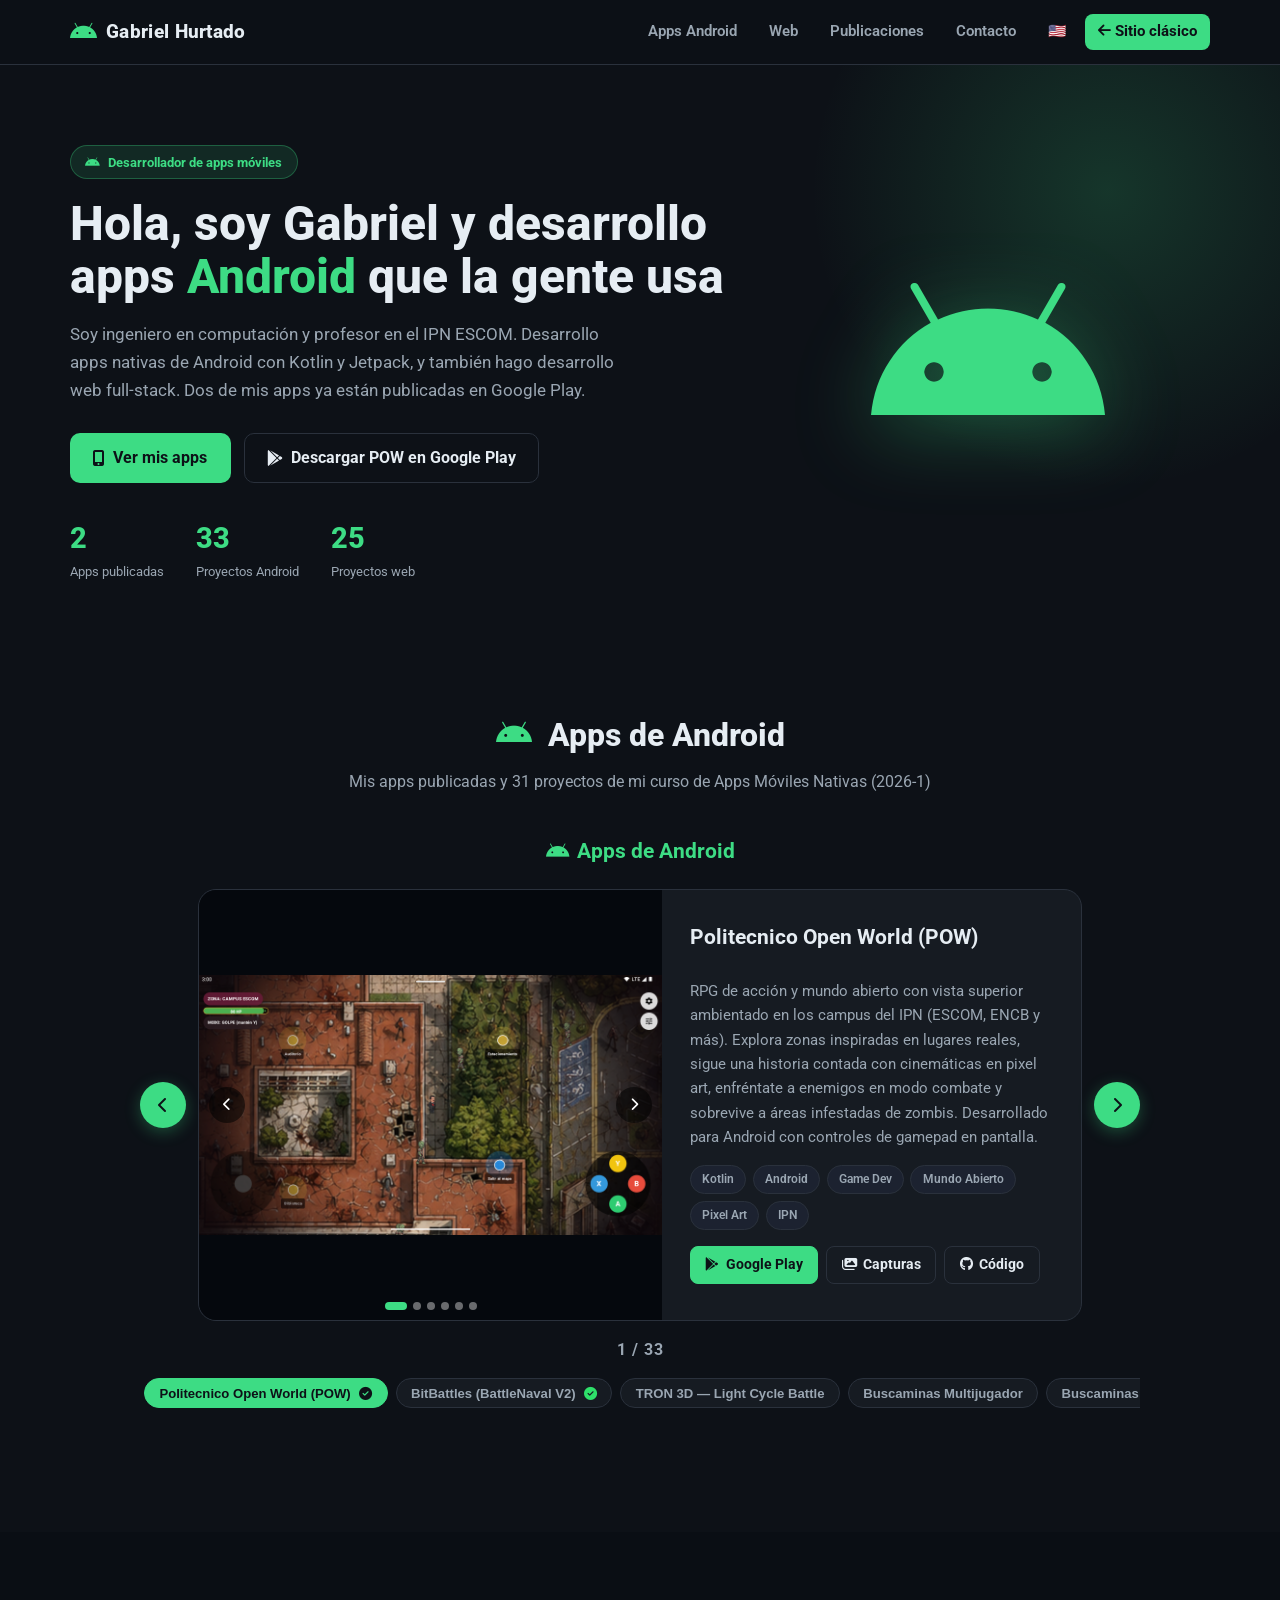
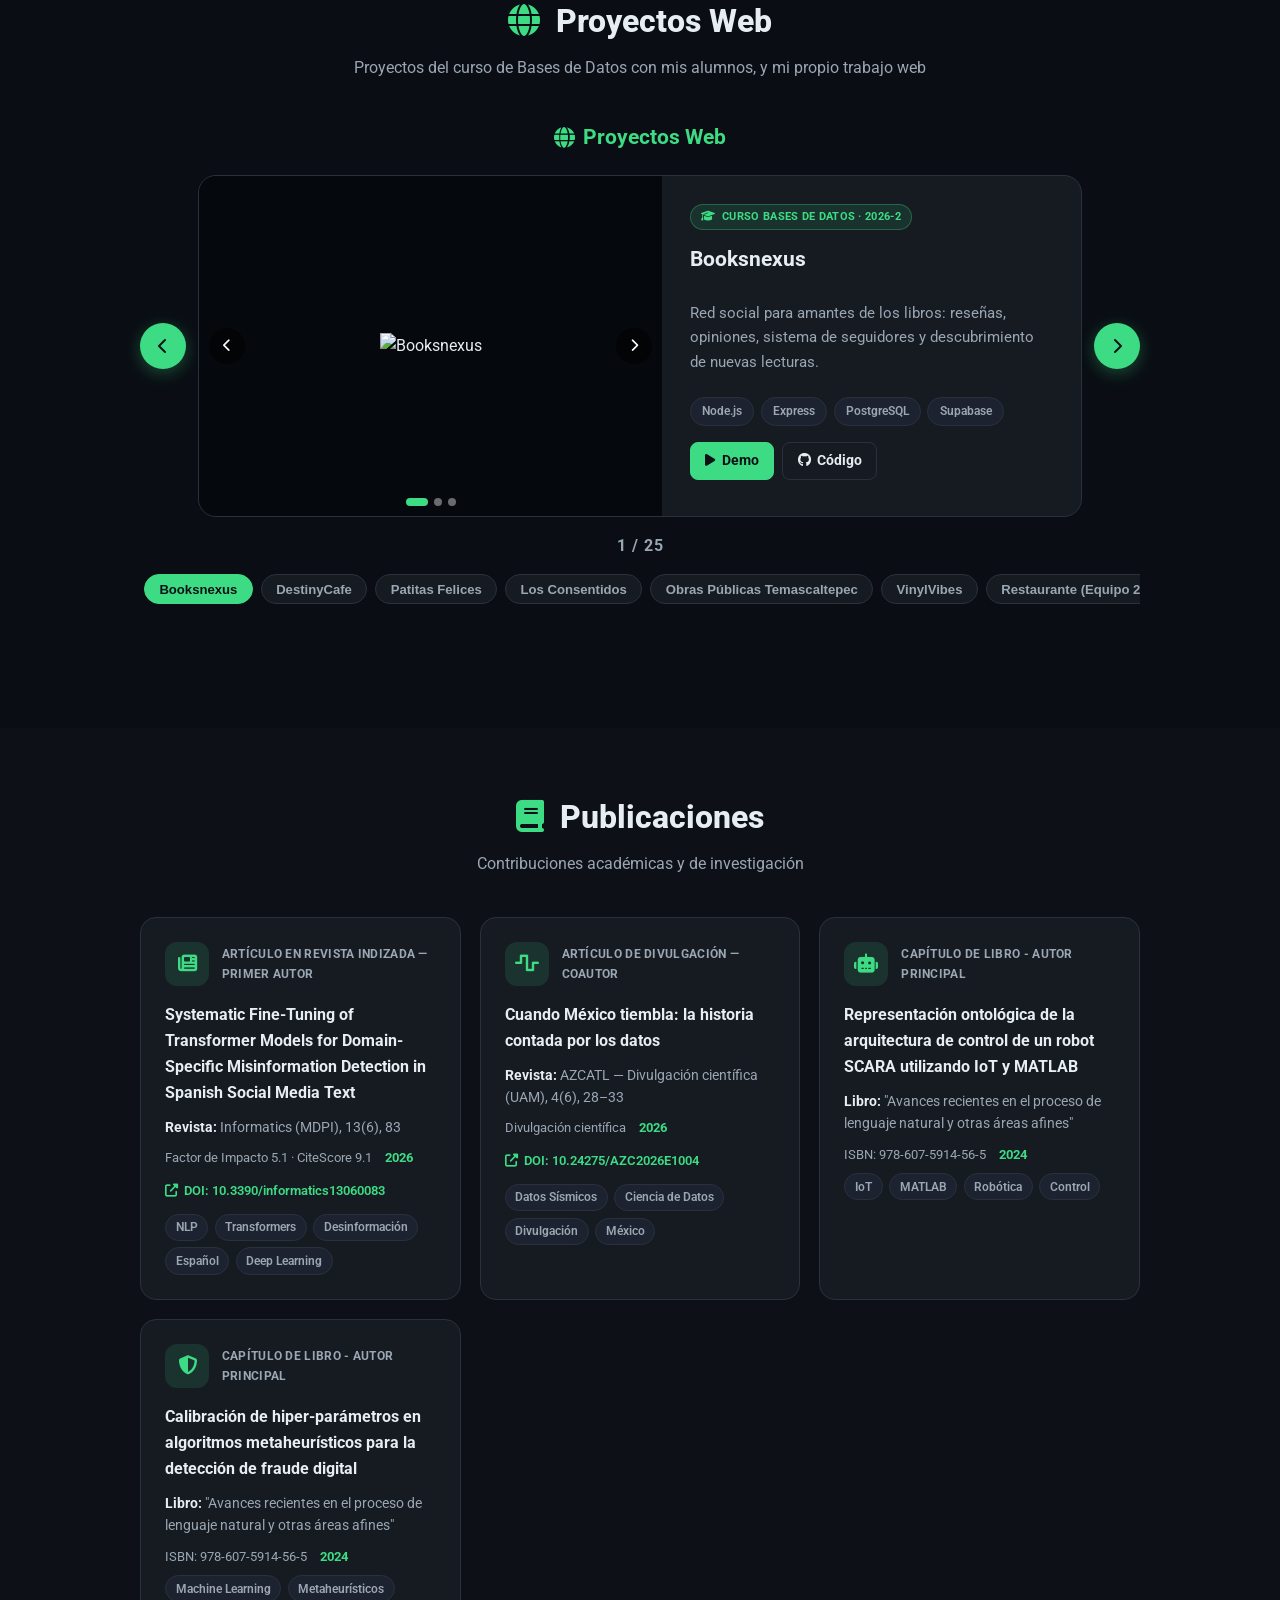
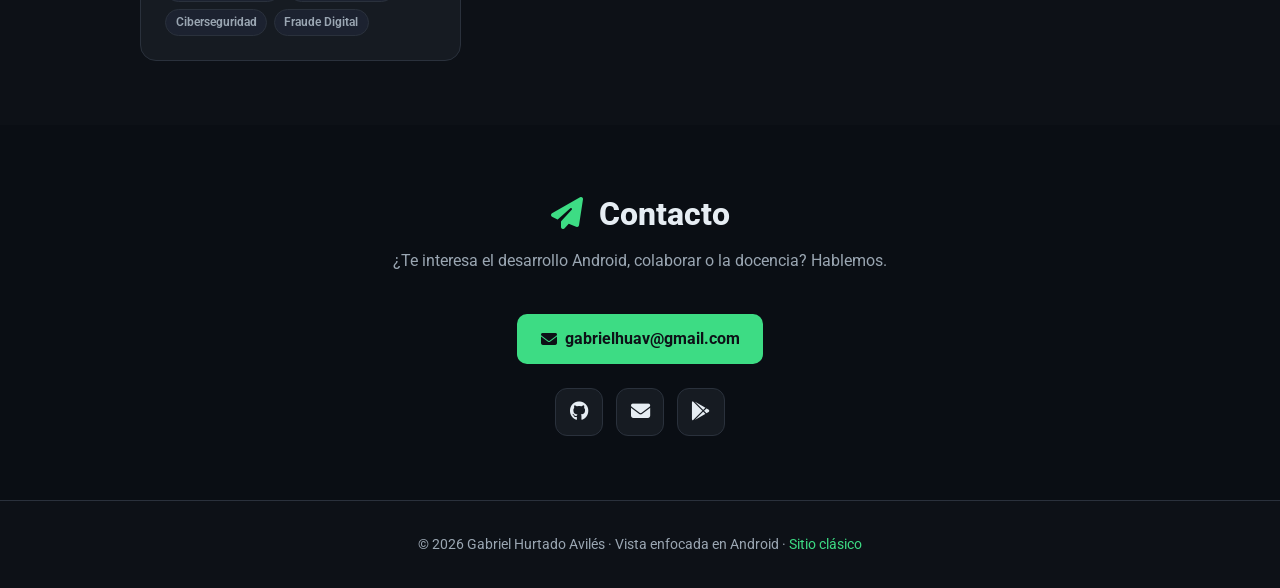
==== android-es.html @ 9c1ecd51 "Update landing page 2/9 JUL 2026" ====
<!DOCTYPE html>
<html lang="es">
<head>
    <meta charset="UTF-8">
    <meta name="viewport" content="width=device-width, initial-scale=1.0">
    <title>Gabriel Hurtado · Desarrollador Android</title>
    <meta name="description" content="Gabriel Hurtado Avilés — Android & mobile developer. Native Kotlin apps, published on Google Play.">
    <link rel="preconnect" href="https://fonts.googleapis.com">
    <link rel="preconnect" href="https://fonts.gstatic.com" crossorigin>
    <link href="https://fonts.googleapis.com/css2?family=Roboto:wght@400;500;700;800&display=swap" rel="stylesheet">
    <link rel="stylesheet" href="https://cdnjs.cloudflare.com/ajax/libs/font-awesome/6.4.0/css/all.min.css">
    <link href="https://unpkg.com/aos@2.3.1/dist/aos.css" rel="stylesheet">
    <link rel="stylesheet" href="assets/css/android.css">
</head>
<body>
    <nav class="a-navbar navbar">
        <div class="container">
            <a class="a-brand" href="#top"><i class="fab fa-android"></i> Gabriel Hurtado</a>
            <div class="a-nav">
                <a href="#apps">Apps Android</a>
                <a href="#web">Web</a>
                <a href="#pubs">Publicaciones</a>
                <a href="#contact">Contacto</a>
                <a href="android.html">🇺🇸</a>
                <a class="a-switch" href="index-es.html"><i class="fas fa-arrow-left"></i> Sitio clásico</a>
            </div>
        </div>
    </nav>

    <header id="top" class="a-hero">
        <div class="container">
            <div data-aos="fade-right">
                <span class="a-chip"><i class="fab fa-android"></i> Desarrollador de apps móviles</span>
                <h1 class="a-hero-title">Hola, soy Gabriel y desarrollo apps <span class="hl">Android</span> que la gente usa</h1>
                <p class="a-hero-sub">Soy ingeniero en computación y profesor en el IPN ESCOM. Desarrollo apps nativas de Android con Kotlin y Jetpack, y también hago desarrollo web full-stack. Dos de mis apps ya están publicadas en Google Play.</p>
                <div class="a-hero-btns">
                    <a class="a-btn a-btn-primary" href="#apps"><i class="fas fa-mobile-screen-button"></i> Ver mis apps</a>
                    <a class="a-btn a-btn-ghost" href="https://play.google.com/store/apps/details?id=ovh.gabrielhuav.pow" target="_blank" rel="noopener"><i class="fab fa-google-play"></i> Descargar POW en Google Play</a>
                </div>
                <div class="a-stats">
                    <div class="a-stat"><div class="num">2</div><div class="lbl">Apps publicadas</div></div>
                    <div class="a-stat"><div class="num">33</div><div class="lbl">Proyectos Android</div></div>
                    <div class="a-stat"><div class="num">25</div><div class="lbl">Proyectos web</div></div>
                </div>
            </div>
            <div class="a-hero-art" data-aos="fade-left"><i class="fab fa-android"></i></div>
        </div>
    </header>

    <section id="apps" class="a-section">
        <div class="container">
            <div class="a-section-head" data-aos="fade-up">
                <h2 class="a-section-title"><i class="fab fa-android"></i> Apps de Android</h2>
                <p class="a-section-sub">Mis apps publicadas y 31 proyectos de mi curso de Apps Móviles Nativas (2026-1)</p>
            </div>
                <div class="project-showcase" id="showcase-android">
                    <h3 class="showcase-title"><i class="fab fa-android"></i> Apps de Android</h3>
                    <div class="showcase-stage">
                        <button class="sc-arrow sc-prev" type="button" aria-label="prev"><i class="fas fa-chevron-left"></i></button>
                        <div class="showcase-card">
                            <div class="showcase-media">
                                <img class="sc-img" src="" alt="" loading="lazy">
                                <button class="sc-img-arrow sc-img-prev" type="button" aria-label="prev image"><i class="fas fa-chevron-left"></i></button>
                                <button class="sc-img-arrow sc-img-next" type="button" aria-label="next image"><i class="fas fa-chevron-right"></i></button>
                                <div class="sc-dots"></div>
                            </div>
                            <div class="showcase-info">
                                <a class="course-badge sc-badge" href="#" target="_blank" rel="noopener"><i class="fas fa-graduation-cap"></i> <span class="sc-badge-text"></span></a>
                                <h4 class="sc-name"></h4>
                                <p class="sc-desc"></p>
                                <div class="showcase-tech sc-tech"></div>
                                <div class="showcase-links sc-links"></div>
                            </div>
                        </div>
                        <button class="sc-arrow sc-next" type="button" aria-label="next"><i class="fas fa-chevron-right"></i></button>
                    </div>
                    <div class="sc-counter"></div>
                    <div class="sc-pills"></div>
                </div>
        </div>
    </section>

    <section id="web" class="a-section alt">
        <div class="container">
            <div class="a-section-head" data-aos="fade-up">
                <h2 class="a-section-title"><i class="fas fa-globe"></i> Proyectos Web</h2>
                <p class="a-section-sub">Proyectos del curso de Bases de Datos con mis alumnos, y mi propio trabajo web</p>
            </div>
                <div class="project-showcase" id="showcase-web">
                    <h3 class="showcase-title"><i class="fas fa-globe"></i> Proyectos Web</h3>
                    <div class="showcase-stage">
                        <button class="sc-arrow sc-prev" type="button" aria-label="prev"><i class="fas fa-chevron-left"></i></button>
                        <div class="showcase-card">
                            <div class="showcase-media">
                                <img class="sc-img" src="" alt="" loading="lazy">
                                <button class="sc-img-arrow sc-img-prev" type="button" aria-label="prev image"><i class="fas fa-chevron-left"></i></button>
                                <button class="sc-img-arrow sc-img-next" type="button" aria-label="next image"><i class="fas fa-chevron-right"></i></button>
                                <div class="sc-dots"></div>
                            </div>
                            <div class="showcase-info">
                                <a class="course-badge sc-badge" href="#" target="_blank" rel="noopener"><i class="fas fa-graduation-cap"></i> <span class="sc-badge-text"></span></a>
                                <h4 class="sc-name"></h4>
                                <p class="sc-desc"></p>
                                <div class="showcase-tech sc-tech"></div>
                                <div class="showcase-links sc-links"></div>
                            </div>
                        </div>
                        <button class="sc-arrow sc-next" type="button" aria-label="next"><i class="fas fa-chevron-right"></i></button>
                    </div>
                    <div class="sc-counter"></div>
                    <div class="sc-pills"></div>
                </div>
        </div>
    </section>

    <section id="pubs" class="a-section">
        <div class="container">
            <div class="a-section-head" data-aos="fade-up">
                <h2 class="a-section-title"><i class="fas fa-book"></i> Publicaciones</h2>
                <p class="a-section-sub">Contribuciones académicas y de investigación</p>
            </div>
            <div class="pub-grid">
                    <div class="publication-card">
<div class="pub-header">
<div class="pub-icon">
<i class="fas fa-newspaper"></i>
</div>
<div class="pub-type">Artículo en Revista Indizada — Primer Autor</div>
</div>
<div class="pub-content">
<h5>Systematic Fine-Tuning of Transformer Models for Domain-Specific Misinformation Detection in Spanish Social Media Text</h5>
<p class="pub-book">
<strong>Revista:</strong> Informatics (MDPI), 13(6), 83
                            </p>
<div class="pub-details">
<span class="pub-isbn">Factor de Impacto 5.1 · CiteScore 9.1</span>
<span class="pub-year">2026</span>
</div>
<a class="pub-doi" href="https://doi.org/10.3390/informatics13060083" rel="noopener" target="_blank"><i class="fas fa-up-right-from-square"></i> DOI: 10.3390/informatics13060083</a>
<div class="pub-tags">
<span class="tag">NLP</span>
<span class="tag">Transformers</span>
<span class="tag">Desinformación</span>
<span class="tag">Español</span>
<span class="tag">Deep Learning</span>
</div>
</div>
</div>
                    <div class="publication-card">
<div class="pub-header">
<div class="pub-icon">
<i class="fas fa-wave-square"></i>
</div>
<div class="pub-type">Artículo de Divulgación — Coautor</div>
</div>
<div class="pub-content">
<h5>Cuando México tiembla: la historia contada por los datos</h5>
<p class="pub-book">
<strong>Revista:</strong> AZCATL — Divulgación científica (UAM), 4(6), 28–33
                            </p>
<div class="pub-details">
<span class="pub-isbn">Divulgación científica</span>
<span class="pub-year">2026</span>
</div>
<a class="pub-doi" href="https://doi.org/10.24275/AZC2026E1004" rel="noopener" target="_blank"><i class="fas fa-up-right-from-square"></i> DOI: 10.24275/AZC2026E1004</a>
<div class="pub-tags">
<span class="tag">Datos Sísmicos</span>
<span class="tag">Ciencia de Datos</span>
<span class="tag">Divulgación</span>
<span class="tag">México</span>
</div>
</div>
</div>
                    <div class="publication-card">
<div class="pub-header">
<div class="pub-icon">
<i class="fas fa-robot"></i>
</div>
<div class="pub-type">Capítulo de Libro - Autor Principal</div>
</div>
<div class="pub-content">
<h5>Representación ontológica de la arquitectura de control de un robot SCARA utilizando IoT y MATLAB</h5>
<p class="pub-book">
<strong>Libro:</strong> "Avances recientes en el proceso de lenguaje natural y otras áreas afines"
                            </p>
<div class="pub-details">
<span class="pub-isbn">ISBN: 978-607-5914-56-5</span>
<span class="pub-year">2024</span>
</div>
<div class="pub-tags">
<span class="tag">IoT</span>
<span class="tag">MATLAB</span>
<span class="tag">Robótica</span>
<span class="tag">Control</span>
</div>
</div>
</div>
                    <div class="publication-card">
<div class="pub-header">
<div class="pub-icon">
<i class="fas fa-shield-alt"></i>
</div>
<div class="pub-type">Capítulo de Libro - Autor Principal</div>
</div>
<div class="pub-content">
<h5>Calibración de hiper-parámetros en algoritmos metaheurísticos para la detección de fraude digital</h5>
<p class="pub-book">
<strong>Libro:</strong> "Avances recientes en el proceso de lenguaje natural y otras áreas afines"
                            </p>
<div class="pub-details">
<span class="pub-isbn">ISBN: 978-607-5914-56-5</span>
<span class="pub-year">2024</span>
</div>
<div class="pub-tags">
<span class="tag">Machine Learning</span>
<span class="tag">Metaheurísticos</span>
<span class="tag">Ciberseguridad</span>
<span class="tag">Fraude Digital</span>
</div>
</div>
</div>
            </div>
        </div>
    </section>

    <section id="contact" class="a-section alt a-contact">
        <div class="container">
            <div class="a-section-head" data-aos="fade-up">
                <h2 class="a-section-title"><i class="fas fa-paper-plane"></i> Contacto</h2>
                <p class="a-section-sub">¿Te interesa el desarrollo Android, colaborar o la docencia? Hablemos.</p>
            </div>
            <a class="a-btn a-btn-primary" href="mailto:gabrielhuav@gmail.com"><i class="fas fa-envelope"></i> gabrielhuav@gmail.com</a>
            <div class="a-social">
                <a href="https://github.com/gabrielhuav" target="_blank" rel="noopener" aria-label="GitHub"><i class="fab fa-github"></i></a>
                <a href="mailto:gabrielhuav@gmail.com" aria-label="Email"><i class="fas fa-envelope"></i></a>
                <a href="https://play.google.com/store/apps/details?id=ovh.gabrielhuav.pow" target="_blank" rel="noopener" aria-label="Google Play"><i class="fab fa-google-play"></i></a>
            </div>
        </div>
    </section>

    <footer class="a-footer">
        <div class="container">
            &copy; 2026 Gabriel Hurtado Avilés · Vista enfocada en Android · <a href="index-es.html">Sitio clásico</a>
        </div>
    </footer>

    <script>
    window.PROJECT_DATA = {"android": [{"name": "Politecnico Open World (POW)", "desc": "RPG de acción y mundo abierto con vista superior ambientado en los campus del IPN (ESCOM, ENCB y más). Explora zonas inspiradas en lugares reales, sigue una historia contada con cinemáticas en pixel art, enfréntate a enemigos en modo combate y sobrevive a áreas infestadas de zombis. Desarrollado para Android con controles de gamepad en pantalla.", "category": "android", "tech": ["Kotlin", "Android", "Game Dev", "Mundo Abierto", "Pixel Art", "IPN"], "images": ["assets/images/pow/pow6.png", "assets/images/pow/pow1.png", "assets/images/pow/pow2.png", "assets/images/pow/pow3.png", "assets/images/pow/pow4.png", "assets/images/pow/pow5.png"], "badge": false, "badgeUrl": "", "links": [{"label": "Google Play", "url": "https://play.google.com/store/apps/details?id=ovh.gabrielhuav.pow", "icon": "fab fa-google-play"}, {"label": "Capturas", "url": "https://github.com/gabrielhuav/PolitecnicoOpenWorld", "icon": "fas fa-images"}, {"label": "Código", "url": "https://github.com/gabrielhuav/PolitecnicoOpenWorld", "icon": "fab fa-github"}]}, {"name": "BitBattles (BattleNaval V2)", "desc": "App Android educativa que combina el juego clásico de Batalla Naval con conceptos de ciencias de la computación. Enseña sistemas binarios, código ASCII y unidades de almacenamiento mediante tutoriales interactivos y juegos. Incluye modos un jugador con IA y multijugador por Bluetooth. Desarrollada para el programa MADEMS de la UNAM.", "category": "android", "tech": ["Kotlin", "Android", "Bluetooth", "Educativo", "Game Dev", "Binario", "ASCII"], "images": ["assets/images/bitbattles/bitbattles1.png", "assets/images/bitbattles/bitbattles2.png", "assets/images/bitbattles/bitbattles3.png", "assets/images/bitbattles/bitbattles4.png", "assets/images/bitbattles/bitbattles5.png", "assets/images/bitbattles/bitbattles6.png", "assets/images/bitbattles/bitbattles7.png"], "badge": false, "badgeUrl": "", "links": [{"label": "Google Play", "url": "https://play.google.com/store/apps/details?id=ovh.gabrielhuav.battlenaval_v2", "icon": "fab fa-google-play"}, {"label": "Capturas", "url": "https://github.com/gabrielhuav/BattleNaval_V2/tree/main/screenshots", "icon": "fas fa-images"}, {"label": "Código", "url": "https://github.com/gabrielhuav/BattleNaval_V2", "icon": "fab fa-github"}]}, {"name": "TRON 3D — Light Cycle Battle", "desc": "Juego de batalla de motos lightcycle inspirado en Tron: deja estelas de neón que actúan como muros letales, con multijugador Bluetooth.", "category": "android", "tech": ["Kotlin", "LibGDX", "OpenGL ES", "Bluetooth"], "images": ["https://github.com/user-attachments/assets/55153e3e-00cd-4e39-828a-f28eefd3758a", "https://github.com/user-attachments/assets/8d87b7cc-f56f-4cdb-9a30-af94b9842510", "https://github.com/user-attachments/assets/eb533c9e-35f5-4cb0-ad47-6c98be981945"], "badge": true, "badgeUrl": "https://github.com/gabrielhuav/MobileApp-Coursework-2026-1", "badgeText": "Curso Apps Móviles Nativas · 2026-1", "badgeTitle": "Proyecto desarrollado en mi curso de Desarrollo de Aplicaciones Móviles Nativas, semestre 2026-1. Clic para ver el repositorio del curso.", "links": [{"label": "Código", "url": "https://github.com/said153/Juego_LibGDX", "icon": "fab fa-github"}]}, {"name": "Buscaminas Multijugador", "desc": "Buscaminas para dos jugadores con Jetpack Compose y MVVM, modo local y Bluetooth, estadísticas y guardado de partidas.", "category": "android", "tech": ["Kotlin", "Jetpack Compose", "MVVM", "Bluetooth"], "images": ["https://raw.githubusercontent.com/GarciaGarciaAramJesua/Android/main/screenshotsGGAJ/Buscaminas/Buscaminas7.jpeg", "https://raw.githubusercontent.com/GarciaGarciaAramJesua/Android/main/screenshotsGGAJ/Buscaminas/Buscaminas1.jpeg", "https://raw.githubusercontent.com/GarciaGarciaAramJesua/Android/main/screenshotsGGAJ/Buscaminas/Buscaminas2.jpeg", "https://raw.githubusercontent.com/GarciaGarciaAramJesua/Android/main/screenshotsGGAJ/Buscaminas/Buscaminas3.jpeg"], "badge": true, "badgeUrl": "https://github.com/gabrielhuav/MobileApp-Coursework-2026-1", "badgeText": "Curso Apps Móviles Nativas · 2026-1", "badgeTitle": "Proyecto desarrollado en mi curso de Desarrollo de Aplicaciones Móviles Nativas, semestre 2026-1. Clic para ver el repositorio del curso.", "links": [{"label": "Código", "url": "https://github.com/PabloGranados/Juego2P", "icon": "fab fa-github"}]}, {"name": "Buscaminas Multijugador (v2)", "desc": "Variante multijugador local de Buscaminas con reglas personalizadas, límite de tiempo, guardado automático y modo oscuro.", "category": "android", "tech": ["Kotlin", "Jetpack Compose", "Android SDK"], "images": ["https://github.com/user-attachments/assets/d2c719c5-0011-4aea-b42c-fd708bc2a914", "https://github.com/user-attachments/assets/75de9504-3b0a-4c3f-a721-d41468eda1c7", "https://github.com/user-attachments/assets/9aa01ecb-4fe7-46bd-8d29-862cd8846656", "https://github.com/user-attachments/assets/ad89fcd6-f9d6-4273-87fb-57bc08eff068"], "badge": true, "badgeUrl": "https://github.com/gabrielhuav/MobileApp-Coursework-2026-1", "badgeText": "Curso Apps Móviles Nativas · 2026-1", "badgeTitle": "Proyecto desarrollado en mi curso de Desarrollo de Aplicaciones Móviles Nativas, semestre 2026-1. Clic para ver el repositorio del curso.", "links": [{"label": "Código", "url": "https://github.com/cris8pm/DAMN-7CV2", "icon": "fab fa-github"}]}, {"name": "NutriScan AI", "desc": "Identificador de alimentos con visión artificial que clasifica 62 categorías de frutas y verduras con Deep Learning, 100% offline en Android.", "category": "android", "tech": ["Python", "TensorFlow", "EfficientNet", "TF Lite"], "images": ["https://github.com/user-attachments/assets/fb995131-4ea8-4112-9aa9-f1d51828eb04", "https://github.com/user-attachments/assets/ee2cb4d2-408a-4fa8-9498-e786dce4418c", "https://github.com/user-attachments/assets/096b9b37-4325-4e9b-a8b3-4ccb48885ca4"], "badge": true, "badgeUrl": "https://github.com/gabrielhuav/MobileApp-Coursework-2026-1", "badgeText": "Curso Apps Móviles Nativas · 2026-1", "badgeTitle": "Proyecto desarrollado en mi curso de Desarrollo de Aplicaciones Móviles Nativas, semestre 2026-1. Clic para ver el repositorio del curso.", "links": [{"label": "Código", "url": "https://github.com/KevinDz11/Identificador-de-frutas-con-ML", "icon": "fab fa-github"}, {"label": "Tutorial", "url": "https://youtu.be/5GjMJrkjf7g", "icon": "fab fa-youtube"}, {"label": "Presentación", "url": "https://www.canva.com/design/DAG9lyLCIic/1rKlR4YnadxxEYtAmHNE2g/edit", "icon": "fas fa-file-lines"}]}, {"name": "Chess Multiplayer", "desc": "Ajedrez ligero para Android con interfaz táctil, historial de partidas con búsqueda y estadísticas de rendimiento.", "category": "android", "tech": ["Kotlin", "Android SDK", "Material Design", "SQLite"], "images": ["https://raw.githubusercontent.com/IrminDev/Chess-Mobile/refs/heads/master/assets/main.jpg", "https://raw.githubusercontent.com/IrminDev/Chess-Mobile/refs/heads/master/assets/match.jpg", "https://raw.githubusercontent.com/IrminDev/Chess-Mobile/refs/heads/master/assets/checkmate.jpg", "https://raw.githubusercontent.com/IrminDev/Chess-Mobile/refs/heads/master/assets/statistics.jpg"], "badge": true, "badgeUrl": "https://github.com/gabrielhuav/MobileApp-Coursework-2026-1", "badgeText": "Curso Apps Móviles Nativas · 2026-1", "badgeTitle": "Proyecto desarrollado en mi curso de Desarrollo de Aplicaciones Móviles Nativas, semestre 2026-1. Clic para ver el repositorio del curso.", "links": [{"label": "Código", "url": "https://github.com/IrminDev/Chess-Mobile", "icon": "fab fa-github"}]}, {"name": "ShareCrypt", "desc": "App para compartir archivos y secretos de forma segura mediante cifrado end-to-end y verificación de transferencias.", "category": "android", "tech": ["Kotlin", "Cryptography", "Bluetooth", "WiFi Direct"], "images": ["https://raw.githubusercontent.com/IrminDev/ShareCrypt/refs/heads/main/assets/menu.jpg", "https://raw.githubusercontent.com/IrminDev/ShareCrypt/refs/heads/main/assets/files.jpg", "https://raw.githubusercontent.com/IrminDev/ShareCrypt/refs/heads/main/assets/secrets.jpg", "https://raw.githubusercontent.com/IrminDev/ShareCrypt/refs/heads/main/assets/key_man.jpg"], "badge": true, "badgeUrl": "https://github.com/gabrielhuav/MobileApp-Coursework-2026-1", "badgeText": "Curso Apps Móviles Nativas · 2026-1", "badgeTitle": "Proyecto desarrollado en mi curso de Desarrollo de Aplicaciones Móviles Nativas, semestre 2026-1. Clic para ver el repositorio del curso.", "links": [{"label": "Código", "url": "https://github.com/IrminDev/ShareCrypt", "icon": "fab fa-github"}]}, {"name": "Explorador de Archivos", "desc": "Gestor de archivos con navegación por almacenamiento interno/externo, operaciones CRUD y temas Guinda IPN / Azul ESCOM.", "category": "android", "tech": ["Kotlin", "Material Design 3"], "images": ["https://github.com/user-attachments/assets/14f39f28-8a89-4cc7-a06e-944baecd2960", "https://github.com/user-attachments/assets/07833bde-68c2-439b-a2b8-d0c0fe5da5a3", "https://github.com/user-attachments/assets/4811e457-995d-48f4-82a1-b374fab71c4e", "https://github.com/user-attachments/assets/0fa78a21-718d-4e5d-addb-7590c9cac8f3"], "badge": true, "badgeUrl": "https://github.com/gabrielhuav/MobileApp-Coursework-2026-1", "badgeText": "Curso Apps Móviles Nativas · 2026-1", "badgeTitle": "Proyecto desarrollado en mi curso de Desarrollo de Aplicaciones Móviles Nativas, semestre 2026-1. Clic para ver el repositorio del curso.", "links": [{"label": "Código", "url": "https://github.com/DiFlyy/Practica_3", "icon": "fab fa-github"}]}, {"name": "Explorador de Archivos (v2)", "desc": "Gestor de almacenamiento con navegación de directorios, Storage Access Framework y RecyclerView optimizado.", "category": "android", "tech": ["Kotlin", "Coroutines", "SAF", "RecyclerView"], "images": ["https://github.com/user-attachments/assets/0411c58f-e223-42d4-87e2-115519bbe137", "https://github.com/user-attachments/assets/aaf74c4e-2f12-4fc4-91e0-96522c3ed815", "https://github.com/user-attachments/assets/c8c37aa3-3aa5-435a-855b-c7e146f2ecf9"], "badge": true, "badgeUrl": "https://github.com/gabrielhuav/MobileApp-Coursework-2026-1", "badgeText": "Curso Apps Móviles Nativas · 2026-1", "badgeTitle": "Proyecto desarrollado en mi curso de Desarrollo de Aplicaciones Móviles Nativas, semestre 2026-1. Clic para ver el repositorio del curso.", "links": [{"label": "Código", "url": "https://github.com/TonyRV8/Pr-ctica-3-Aplicaciones-nativas", "icon": "fab fa-github"}]}, {"name": "Memorama Colorido", "desc": "Juego de memoria con modos solo, versus local y Bluetooth, con efectos de partículas en LibGDX.", "category": "android", "tech": ["Kotlin", "LibGDX", "OpenGL ES", "Bluetooth"], "images": ["https://github.com/user-attachments/assets/7248e79d-bfe1-4889-b6c8-f180cba9e4ca", "https://github.com/user-attachments/assets/b223774d-0ca3-464f-8df1-e52e70c0019a"], "badge": true, "badgeUrl": "https://github.com/gabrielhuav/MobileApp-Coursework-2026-1", "badgeText": "Curso Apps Móviles Nativas · 2026-1", "badgeTitle": "Proyecto desarrollado en mi curso de Desarrollo de Aplicaciones Móviles Nativas, semestre 2026-1. Clic para ver el repositorio del curso.", "links": [{"label": "Código", "url": "https://github.com/Gabriel024226/juegopara2jugadoresgratis", "icon": "fab fa-github"}]}, {"name": "Memorama (Local / IA / Bluetooth)", "desc": "Memorama con modos local, vs IA y Bluetooth, además de repeticiones de partidas guardadas en XML.", "category": "android", "tech": ["Kotlin", "Jetpack Compose", "Material 3", "Bluetooth"], "images": ["https://github.com/SoyLeth/Desarrollo_de_aplicaciones_moviles_nativas/blob/master/Juego%20Memorama/images/img1.jpg?raw=true", "https://github.com/SoyLeth/Desarrollo_de_aplicaciones_moviles_nativas/raw/master/Juego%20Memorama/images/img2.jpg", "https://github.com/SoyLeth/Desarrollo_de_aplicaciones_moviles_nativas/raw/master/Juego%20Memorama/images/img5.jpg", "https://github.com/SoyLeth/Desarrollo_de_aplicaciones_moviles_nativas/raw/master/Juego%20Memorama/images/img6.jpg"], "badge": true, "badgeUrl": "https://github.com/gabrielhuav/MobileApp-Coursework-2026-1", "badgeText": "Curso Apps Móviles Nativas · 2026-1", "badgeTitle": "Proyecto desarrollado en mi curso de Desarrollo de Aplicaciones Móviles Nativas, semestre 2026-1. Clic para ver el repositorio del curso.", "links": [{"label": "Código", "url": "https://github.com/SoyLeth/Desarrollo_de_aplicaciones_moviles_nativas", "icon": "fab fa-github"}]}, {"name": "Conecta 4", "desc": "Conecta 4 con modos local, contra IA y multijugador Bluetooth, con historial de partidas.", "category": "android", "tech": ["Kotlin", "Android SDK", "Bluetooth"], "images": ["https://github.com/user-attachments/assets/0b08ae78-b96b-46a4-bbde-f8882aaeda59", "https://github.com/user-attachments/assets/fe4f2ec6-978b-4110-a59f-3a9dfcfa93cf", "https://github.com/user-attachments/assets/c44fe8d6-7f86-4b64-ae00-d1b1bb74387a", "https://github.com/user-attachments/assets/5d2e7c5c-3118-46d9-b082-6ec5fd46ceba"], "badge": true, "badgeUrl": "https://github.com/gabrielhuav/MobileApp-Coursework-2026-1", "badgeText": "Curso Apps Móviles Nativas · 2026-1", "badgeTitle": "Proyecto desarrollado en mi curso de Desarrollo de Aplicaciones Móviles Nativas, semestre 2026-1. Clic para ver el repositorio del curso.", "links": [{"label": "Código", "url": "https://github.com/RuloMtz93/Raul_Martinez_Moviles_7CV2-2025", "icon": "fab fa-github"}]}, {"name": "Blackjack (21)", "desc": "Blackjack clásico para 2 jugadores contra la casa, multijugador Bluetooth e historial de partidas.", "category": "android", "tech": ["Kotlin", "Bluetooth"], "images": ["https://github.com/user-attachments/assets/066090a5-69e5-4c8f-b8e1-6aa04ff91c83", "https://github.com/user-attachments/assets/9b348486-b3f8-4883-b5f2-a59b8fcfa4b2", "https://github.com/user-attachments/assets/77e6e80e-4637-4490-bd94-2170a476263c", "https://github.com/user-attachments/assets/25b9673e-bee8-4ebd-8182-ba21076247b7"], "badge": true, "badgeUrl": "https://github.com/gabrielhuav/MobileApp-Coursework-2026-1", "badgeText": "Curso Apps Móviles Nativas · 2026-1", "badgeTitle": "Proyecto desarrollado en mi curso de Desarrollo de Aplicaciones Móviles Nativas, semestre 2026-1. Clic para ver el repositorio del curso.", "links": [{"label": "Código", "url": "https://github.com/Brandonttt/Juego", "icon": "fab fa-github"}]}, {"name": "Tiro al Blanco", "desc": "Juego multijugador local donde dos jugadores disparan canicas a una diana controlando dirección y fuerza por touch.", "category": "android", "tech": ["Kotlin", "Touch", "JSON"], "images": ["https://github.com/user-attachments/assets/93a6597d-c718-4f0c-b072-7773f6b8f8d6", "https://github.com/user-attachments/assets/e502eb10-9c6d-4fa3-a015-b67bf42dc09c", "https://github.com/user-attachments/assets/01bfd00e-d43b-4df3-a2a3-139b7d76a51d"], "badge": true, "badgeUrl": "https://github.com/gabrielhuav/MobileApp-Coursework-2026-1", "badgeText": "Curso Apps Móviles Nativas · 2026-1", "badgeTitle": "Proyecto desarrollado en mi curso de Desarrollo de Aplicaciones Móviles Nativas, semestre 2026-1. Clic para ver el repositorio del curso.", "links": [{"label": "Código", "url": "https://github.com/JaredFs123456/Multijugador", "icon": "fab fa-github"}]}, {"name": "Pokédex Flutter", "desc": "Pokédex completa en Flutter que consume PokeAPI, con autenticación Firebase, favoritos persistentes y notificaciones locales.", "category": "android", "tech": ["Flutter", "Dart", "Riverpod", "Firebase"], "images": ["https://github.com/user-attachments/assets/22838c32-48bd-4c5a-be91-a519ca07a9ba", "https://github.com/user-attachments/assets/e98855ef-0906-4d44-b97b-e815ed4dce2d", "https://github.com/user-attachments/assets/15111fa0-9f90-4847-bd8f-124345a6dff7"], "badge": true, "badgeUrl": "https://github.com/gabrielhuav/MobileApp-Coursework-2026-1", "badgeText": "Curso Apps Móviles Nativas · 2026-1", "badgeTitle": "Proyecto desarrollado en mi curso de Desarrollo de Aplicaciones Móviles Nativas, semestre 2026-1. Clic para ver el repositorio del curso.", "links": [{"label": "Código", "url": "https://github.com/Vanwsssa/Pokedex", "icon": "fab fa-github"}]}, {"name": "Yu-Gi-Oh! Card Database", "desc": "Consulta de cartas de Yu-Gi-Oh! con arquitectura MVVM, Retrofit, Coroutines y Room para persistencia local.", "category": "android", "tech": ["Kotlin", "MVVM", "Retrofit", "Room"], "images": ["https://user-images.githubusercontent.com/115143423/202418155-bcb8288e-8656-47f1-b4f6-0a1e8a698313.jpg", "https://user-images.githubusercontent.com/115143423/202418163-99979532-7e1e-4aef-b6da-85835960f53b.jpg", "https://user-images.githubusercontent.com/115143423/202420839-5b6591b2-951a-491d-8a96-f3b58bf420a8.jpg"], "badge": true, "badgeUrl": "https://github.com/gabrielhuav/MobileApp-Coursework-2026-1", "badgeText": "Curso Apps Móviles Nativas · 2026-1", "badgeTitle": "Proyecto desarrollado en mi curso de Desarrollo de Aplicaciones Móviles Nativas, semestre 2026-1. Clic para ver el repositorio del curso.", "links": [{"label": "Código", "url": "https://github.com/diegoxze35/Yu-Gi-Oh-Card-database-app", "icon": "fab fa-github"}]}, {"name": "TVMaze API App", "desc": "App con API REST propia y pública (TVMaze), autenticación JWT, sincronización offline/online y panel de administrador.", "category": "android", "tech": ["Kotlin", "Retrofit", "Room", "Node.js"], "images": ["https://raw.githubusercontent.com/LuisContla/DesarrolloAppsMoviles/main/Pr%C3%A1ctica%205/Capturas/Vista1.jpg", "https://raw.githubusercontent.com/LuisContla/DesarrolloAppsMoviles/main/Pr%C3%A1ctica%205/Capturas/Vista2.jpg", "https://raw.githubusercontent.com/LuisContla/DesarrolloAppsMoviles/main/Pr%C3%A1ctica%205/Capturas/Vista3.jpg", "https://raw.githubusercontent.com/LuisContla/DesarrolloAppsMoviles/main/Pr%C3%A1ctica%205/Capturas/Vista4.jpg"], "badge": true, "badgeUrl": "https://github.com/gabrielhuav/MobileApp-Coursework-2026-1", "badgeText": "Curso Apps Móviles Nativas · 2026-1", "badgeTitle": "Proyecto desarrollado en mi curso de Desarrollo de Aplicaciones Móviles Nativas, semestre 2026-1. Clic para ver el repositorio del curso.", "links": [{"label": "Código", "url": "https://github.com/LuisContla/DesarrolloAppsMoviles/tree/main/Pr%C3%A1ctica%205", "icon": "fab fa-github"}]}, {"name": "CineVerse", "desc": "Buscador y recomendador de series con Jetpack Compose, favoritos sincronizados en Firebase y API de TVMaze.", "category": "android", "tech": ["Kotlin", "Jetpack Compose", "MVVM", "Firebase"], "images": ["https://github.com/RUME05/practica5-Consulta_Basesdedatos_viaAPIs/blob/master/capsP5/1.jpg?raw=true", "https://github.com/RUME05/practica5-Consulta_Basesdedatos_viaAPIs/blob/master/capsP5/2.jpg?raw=true", "https://github.com/RUME05/practica5-Consulta_Basesdedatos_viaAPIs/blob/master/capsP5/3.jpg?raw=true"], "badge": true, "badgeUrl": "https://github.com/gabrielhuav/MobileApp-Coursework-2026-1", "badgeText": "Curso Apps Móviles Nativas · 2026-1", "badgeTitle": "Proyecto desarrollado en mi curso de Desarrollo de Aplicaciones Móviles Nativas, semestre 2026-1. Clic para ver el repositorio del curso.", "links": [{"label": "Código", "url": "https://github.com/RUME05/practica5-Consulta_Basesdedatos_viaAPIs", "icon": "fab fa-github"}]}, {"name": "Rastreador de Ubicación IPN", "desc": "Rastreo GPS en tiempo real con OpenStreetMap, foreground service, intervalos configurables e historial en JSON.", "category": "android", "tech": ["Kotlin", "osmdroid", "Foreground Service", "JSON"], "images": ["https://github.com/Alejandro261102/ExamenMoviles/blob/main/Imagenes/Intervalo_10s.jpeg?raw=true", "https://github.com/Alejandro261102/ExamenMoviles/blob/main/Imagenes/Modo_obscuro.jpeg?raw=true", "https://github.com/Alejandro261102/ExamenMoviles/blob/main/Imagenes/Modo_azul.jpeg?raw=true", "https://github.com/Alejandro261102/ExamenMoviles/blob/main/Imagenes/Historial.jpeg?raw=true"], "badge": true, "badgeUrl": "https://github.com/gabrielhuav/MobileApp-Coursework-2026-1", "badgeText": "Curso Apps Móviles Nativas · 2026-1", "badgeTitle": "Proyecto desarrollado en mi curso de Desarrollo de Aplicaciones Móviles Nativas, semestre 2026-1. Clic para ver el repositorio del curso.", "links": [{"label": "Código", "url": "https://github.com/Alejandro261102/ExamenMoviles", "icon": "fab fa-github"}]}, {"name": "Rastreo GPS", "desc": "App de rastreo GPS con historial visual, medidor de precisión en tiempo real y gestión de datos en JSON.", "category": "android", "tech": ["Kotlin", "OpenStreetMap", "JSON"], "images": ["https://github.com/user-attachments/assets/1969b206-834c-4775-89aa-3da1249571f5", "https://github.com/user-attachments/assets/5b50ba3f-4efd-4523-ab9b-a820ec8af12b", "https://github.com/user-attachments/assets/02c5a9b4-d4c9-48b6-a3c4-3427bc187c65", "https://github.com/user-attachments/assets/4eb24844-e92a-4ddd-b335-b04fa480c890"], "badge": true, "badgeUrl": "https://github.com/gabrielhuav/MobileApp-Coursework-2026-1", "badgeText": "Curso Apps Móviles Nativas · 2026-1", "badgeTitle": "Proyecto desarrollado en mi curso de Desarrollo de Aplicaciones Móviles Nativas, semestre 2026-1. Clic para ver el repositorio del curso.", "links": [{"label": "Código", "url": "https://github.com/gael-marquez/Examen_Moviles", "icon": "fab fa-github"}]}, {"name": "Visor Ciudadano", "desc": "App de participación ciudadana con reportes geolocalizados, mapa de calor y semáforo de riesgo por densidad de reportes.", "category": "android", "tech": ["Kotlin", "Jetpack Compose", "Google Maps", "Firebase"], "images": ["https://github.com/user-attachments/assets/f117fc10-9993-4d78-9734-92efdd320e7a", "https://github.com/user-attachments/assets/efffefba-1b28-41bb-a4c6-78605ea8539f", "https://github.com/user-attachments/assets/4be6c2d1-b6e8-4354-96f3-81ac749fa96f", "https://github.com/user-attachments/assets/bbc68c46-10fe-49eb-b98d-8387c5e30980"], "badge": true, "badgeUrl": "https://github.com/gabrielhuav/MobileApp-Coursework-2026-1", "badgeText": "Curso Apps Móviles Nativas · 2026-1", "badgeTitle": "Proyecto desarrollado en mi curso de Desarrollo de Aplicaciones Móviles Nativas, semestre 2026-1. Clic para ver el repositorio del curso.", "links": [{"label": "Código", "url": "https://github.com/LynxBard/VisorCiudadano", "icon": "fab fa-github"}]}, {"name": "Tracklim", "desc": "Explorador de circuitos de carreras con Google Maps SDK, trazados reales e historial de ganadores.", "category": "android", "tech": ["Kotlin", "Google Maps SDK"], "images": ["https://github.com/user-attachments/assets/c930ea61-8954-40a2-9443-c652405da3d5", "https://github.com/user-attachments/assets/4819534f-0af7-4c01-9b1b-e599500df462", "https://github.com/user-attachments/assets/6a1d59d5-1fbf-4919-ab4c-6063463c3a99", "https://github.com/user-attachments/assets/955d667b-d2b0-4d99-8245-c0248f962228"], "badge": true, "badgeUrl": "https://github.com/gabrielhuav/MobileApp-Coursework-2026-1", "badgeText": "Curso Apps Móviles Nativas · 2026-1", "badgeTitle": "Proyecto desarrollado en mi curso de Desarrollo de Aplicaciones Móviles Nativas, semestre 2026-1. Clic para ver el repositorio del curso.", "links": [{"label": "Código", "url": "https://github.com/DLaVegaA/Practica2_tareas2y3", "icon": "fab fa-github"}]}, {"name": "Cámara y Micrófono", "desc": "App nativa para capturar fotos con CameraX (filtros en vivo) y grabar audio, con galería multimedia integrada.", "category": "android", "tech": ["Kotlin", "CameraX"], "images": ["https://github.com/user-attachments/assets/aa0ac2de-282a-49cc-b2ad-148a700fc01f", "https://github.com/user-attachments/assets/3e56d131-7911-4898-8229-5a92921267e3", "https://github.com/user-attachments/assets/f5a544c8-52e9-427f-9817-b8c01be421c8", "https://github.com/user-attachments/assets/cdc0a05b-d9a0-4c3d-96b4-f0e8834fea0f"], "badge": true, "badgeUrl": "https://github.com/gabrielhuav/MobileApp-Coursework-2026-1", "badgeText": "Curso Apps Móviles Nativas · 2026-1", "badgeTitle": "Proyecto desarrollado en mi curso de Desarrollo de Aplicaciones Móviles Nativas, semestre 2026-1. Clic para ver el repositorio del curso.", "links": [{"label": "Código", "url": "https://github.com/said153/Pr-ctica-3-Aplicaciones-nativas", "icon": "fab fa-github"}]}, {"name": "JoJo's Interactive App", "desc": "App interactiva con información de los personajes de JoJo's Bizarre Adventure, sus poderes y estadísticas.", "category": "android", "tech": ["Kotlin", "Material Design"], "images": ["https://github.com/user-attachments/assets/18521dc9-afd7-4633-8e2f-f36ba6d957c3", "https://github.com/user-attachments/assets/886f8365-fe00-4f5c-9964-b476cec515f1", "https://github.com/user-attachments/assets/00336ff7-5dc0-42b4-8060-67539453a51d"], "badge": true, "badgeUrl": "https://github.com/gabrielhuav/MobileApp-Coursework-2026-1", "badgeText": "Curso Apps Móviles Nativas · 2026-1", "badgeTitle": "Proyecto desarrollado en mi curso de Desarrollo de Aplicaciones Móviles Nativas, semestre 2026-1. Clic para ver el repositorio del curso.", "links": [{"label": "Código", "url": "https://github.com/leay21/Tarea2", "icon": "fab fa-github"}]}, {"name": "App de Salud Dental", "desc": "App educativa sobre salud dental con navegación por fragments, videos integrados y persistencia con SharedPreferences.", "category": "android", "tech": ["Kotlin", "Fragments", "SharedPreferences"], "images": ["https://github.com/user-attachments/assets/757cc192-eee9-457f-9a1a-a7e7a270c25a", "https://github.com/user-attachments/assets/6fb90cf4-4a1f-4342-a86d-8a4ad1e5d04c", "https://github.com/user-attachments/assets/fd05142d-7cae-453d-80b9-d9470e82a5c9", "https://github.com/user-attachments/assets/e812ec6e-a03e-454f-9669-2494de90e8b3"], "badge": true, "badgeUrl": "https://github.com/gabrielhuav/MobileApp-Coursework-2026-1", "badgeText": "Curso Apps Móviles Nativas · 2026-1", "badgeTitle": "Proyecto desarrollado en mi curso de Desarrollo de Aplicaciones Móviles Nativas, semestre 2026-1. Clic para ver el repositorio del curso.", "links": [{"label": "Código", "url": "https://github.com/Vanwsssa/Practica2", "icon": "fab fa-github"}]}, {"name": "Viaje Prehistórico", "desc": "App interactiva para explorar eras prehistóricas, períodos geológicos y criaturas, con Fragments y ViewPager2.", "category": "android", "tech": ["Kotlin", "Material 3", "ViewPager2"], "images": ["https://github.com/PabloGranados/Moviles/raw/main/screenshots/main_light.png", "https://github.com/PabloGranados/Moviles/raw/main/screenshots/periods_light.png", "https://github.com/PabloGranados/Moviles/raw/main/screenshots/creatures_light.png"], "badge": true, "badgeUrl": "https://github.com/gabrielhuav/MobileApp-Coursework-2026-1", "badgeText": "Curso Apps Móviles Nativas · 2026-1", "badgeTitle": "Proyecto desarrollado en mi curso de Desarrollo de Aplicaciones Móviles Nativas, semestre 2026-1. Clic para ver el repositorio del curso.", "links": [{"label": "Código", "url": "https://github.com/PabloGranados/Moviles", "icon": "fab fa-github"}]}, {"name": "New York City Explorer", "desc": "Guía turística interactiva de Nueva York con mapa de hotspots y pantallas de detalle de puntos icónicos.", "category": "android", "tech": ["Kotlin", "Android SDK"], "images": ["https://raw.githubusercontent.com/asg28/Tarea2_Dise-o_de_una_Aventura_Interactiva/main/Inicio.png", "https://raw.githubusercontent.com/asg28/Tarea2_Dise-o_de_una_Aventura_Interactiva/main/Central_Park.png", "https://raw.githubusercontent.com/asg28/Tarea2_Dise-o_de_una_Aventura_Interactiva/main/Empire_State.png", "https://raw.githubusercontent.com/asg28/Tarea2_Dise-o_de_una_Aventura_Interactiva/main/EstatuaL.png"], "badge": true, "badgeUrl": "https://github.com/gabrielhuav/MobileApp-Coursework-2026-1", "badgeText": "Curso Apps Móviles Nativas · 2026-1", "badgeTitle": "Proyecto desarrollado en mi curso de Desarrollo de Aplicaciones Móviles Nativas, semestre 2026-1. Clic para ver el repositorio del curso.", "links": [{"label": "Código", "url": "https://github.com/asg28/Tarea-2_Practica-2_Repositorio_Actualizado", "icon": "fab fa-github"}]}, {"name": "Aventura Interactiva", "desc": "App en Kotlin para explorar países de América con mapas, lugares turísticos, descripciones y videos.", "category": "android", "tech": ["Kotlin", "Activities", "Fragments"], "images": ["https://raw.githubusercontent.com/Alfx17/Aventura_Interactiva/main/fondo/America.jpeg", "https://raw.githubusercontent.com/Alfx17/Aventura_Interactiva/main/fondo/Mexico.jpeg", "https://raw.githubusercontent.com/Alfx17/Aventura_Interactiva/main/fondo/Vallarta.jpeg"], "badge": true, "badgeUrl": "https://github.com/gabrielhuav/MobileApp-Coursework-2026-1", "badgeText": "Curso Apps Móviles Nativas · 2026-1", "badgeTitle": "Proyecto desarrollado en mi curso de Desarrollo de Aplicaciones Móviles Nativas, semestre 2026-1. Clic para ver el repositorio del curso.", "links": [{"label": "Código", "url": "https://github.com/Alfx17/Aventura_Interactiva", "icon": "fab fa-github"}]}, {"name": "Garambullo (Flutter)", "desc": "Experiencia educativa en Flutter sobre el garambullo (cactácea mexicana) con pantallas navegables e interacciones.", "category": "android", "tech": ["Flutter", "Dart", "SharedPreferences"], "images": ["https://raw.githubusercontent.com/AkiseF/AplicacionesMovilesNativas/main/Practica2/practica_2/assets/images/capturas_ejecucion/modo_oscuro/IMG-20251006-WA0021.jpg", "https://raw.githubusercontent.com/AkiseF/AplicacionesMovilesNativas/main/Practica2/practica_2/assets/images/capturas_ejecucion/modo_oscuro/IMG-20251006-WA0039.jpg", "https://raw.githubusercontent.com/AkiseF/AplicacionesMovilesNativas/main/Practica2/practica_2/assets/images/capturas_ejecucion/modo_claro/IMG-20251006-WA0030.jpg", "https://raw.githubusercontent.com/AkiseF/AplicacionesMovilesNativas/main/Practica2/practica_2/assets/images/capturas_ejecucion/modo_claro/IMG-20251006-WA0034.jpg"], "badge": true, "badgeUrl": "https://github.com/gabrielhuav/MobileApp-Coursework-2026-1", "badgeText": "Curso Apps Móviles Nativas · 2026-1", "badgeTitle": "Proyecto desarrollado en mi curso de Desarrollo de Aplicaciones Móviles Nativas, semestre 2026-1. Clic para ver el repositorio del curso.", "links": [{"label": "Código", "url": "https://github.com/AkiseF/AplicacionesMovilesNativas/tree/main/Practica2", "icon": "fab fa-github"}]}, {"name": "GameVerse", "desc": "App con navegación jerárquica de videojuegos (Géneros → Franquicias → Juegos) y tema claro/oscuro persistente.", "category": "android", "tech": ["Kotlin", "Material Design", "ViewBinding"], "images": ["https://raw.githubusercontent.com/LuisContla/DesarrolloAppsMoviles/main/Pr%C3%A1ctica%202/Capturas/MainOscuro.png", "https://raw.githubusercontent.com/LuisContla/DesarrolloAppsMoviles/main/Pr%C3%A1ctica%202/Capturas/MainClaro.png", "https://raw.githubusercontent.com/LuisContla/DesarrolloAppsMoviles/main/Pr%C3%A1ctica%202/Capturas/FranchiseOscuro.png", "https://raw.githubusercontent.com/LuisContla/DesarrolloAppsMoviles/main/Pr%C3%A1ctica%202/Capturas/FranchiseClaro.png"], "badge": true, "badgeUrl": "https://github.com/gabrielhuav/MobileApp-Coursework-2026-1", "badgeText": "Curso Apps Móviles Nativas · 2026-1", "badgeTitle": "Proyecto desarrollado en mi curso de Desarrollo de Aplicaciones Móviles Nativas, semestre 2026-1. Clic para ver el repositorio del curso.", "links": [{"label": "Código", "url": "https://github.com/LuisContla/DesarrolloAppsMoviles/tree/main/Pr%C3%A1ctica%202", "icon": "fab fa-github"}]}, {"name": "Cyberdream", "desc": "Exploración urbana cyberpunk en tres niveles (Ciudad → Barrios → Edificios) con estética neón y animaciones.", "category": "android", "tech": ["Kotlin", "Material Design 3"], "images": ["https://github.com/user-attachments/assets/fae6f389-6091-4261-b3c2-ab61037aebbf", "https://github.com/user-attachments/assets/a1d22908-b1df-4a65-bb42-fd580ae9b939", "https://github.com/user-attachments/assets/ea3a8ad6-97a7-4c99-84c2-bbf6121959ac", "https://github.com/user-attachments/assets/64d8615e-eef4-40af-a320-a6c0fa3d88f8"], "badge": true, "badgeUrl": "https://github.com/gabrielhuav/MobileApp-Coursework-2026-1", "badgeText": "Curso Apps Móviles Nativas · 2026-1", "badgeTitle": "Proyecto desarrollado en mi curso de Desarrollo de Aplicaciones Móviles Nativas, semestre 2026-1. Clic para ver el repositorio del curso.", "links": [{"label": "Código", "url": "https://github.com/archykuroko/AplicacionesMoviles", "icon": "fab fa-github"}]}, {"name": "JYP Universe", "desc": "App temática de JYP Entertainment que muestra grupos de K-POP con navegación jerárquica y tarjetas con flip.", "category": "android", "tech": ["Kotlin", "Material 3", "ViewPager2"], "images": ["https://github.com/SoyLeth/Desarrollo_de_aplicaciones_moviles_nativas/raw/master/Tarea2_Practica2/images/hq1.jpg", "https://github.com/SoyLeth/Desarrollo_de_aplicaciones_moviles_nativas/raw/master/Tarea2_Practica2/images/grupos1.jpg", "https://github.com/SoyLeth/Desarrollo_de_aplicaciones_moviles_nativas/raw/master/Tarea2_Practica2/images/twice1.jpg", "https://github.com/SoyLeth/Desarrollo_de_aplicaciones_moviles_nativas/raw/master/Tarea2_Practica2/images/skz1.jpg"], "badge": true, "badgeUrl": "https://github.com/gabrielhuav/MobileApp-Coursework-2026-1", "badgeText": "Curso Apps Móviles Nativas · 2026-1", "badgeTitle": "Proyecto desarrollado en mi curso de Desarrollo de Aplicaciones Móviles Nativas, semestre 2026-1. Clic para ver el repositorio del curso.", "links": [{"label": "Código", "url": "https://github.com/SoyLeth/Desarrollo_de_aplicaciones_moviles_nativas", "icon": "fab fa-github"}]}], "web": [{"name": "Booksnexus", "desc": "Red social para amantes de los libros: reseñas, opiniones, sistema de seguidores y descubrimiento de nuevas lecturas.", "category": "web", "tech": ["Node.js", "Express", "PostgreSQL", "Supabase"], "images": ["https://github.com/user-attachments/assets/9f8b8d01-2880-4773-ac7e-0f6ee0bae7c8", "https://github.com/user-attachments/assets/6e9c99e6-8039-409f-a336-74028e68fe78", "https://github.com/user-attachments/assets/1b93c8fe-d090-4b01-98a9-a35d4af7d36e"], "badge": true, "badgeUrl": "https://github.com/gabrielhuav/DB-Coursework-2026-2", "links": [{"label": "Demo", "url": "https://diegocstln.github.io/mi-proyecto-bd/", "icon": "fas fa-play"}, {"label": "Código", "url": "https://github.com/Diegocstln/mi-proyecto-bd", "icon": "fab fa-github"}], "badgeText": "Curso Bases de Datos · 2026-2", "badgeTitle": "Proyecto desarrollado en mi curso de Bases de Datos (2026-2). Clic para ver el repositorio del curso."}, {"name": "DestinyCafe", "desc": "Sistema de gestión para una cafetería artesanal: clientes, productos, inventario, proveedores, ventas y horarios del personal.", "category": "web", "tech": ["JavaScript", "PostgreSQL", "Supabase"], "images": ["https://github.com/PerlaSantos/DestinyCafe/blob/960a0a8029eea604e10949a234bdaa3712193b60/Principal.png?raw=true", "https://github.com/PerlaSantos/DestinyCafe/blob/960a0a8029eea604e10949a234bdaa3712193b60/Areas.png?raw=true", "https://github.com/PerlaSantos/DestinyCafe/blob/960a0a8029eea604e10949a234bdaa3712193b60/Inventario.png?raw=true", "https://github.com/PerlaSantos/DestinyCafe/blob/960a0a8029eea604e10949a234bdaa3712193b60/Ventas.png?raw=true"], "badge": true, "badgeUrl": "https://github.com/gabrielhuav/DB-Coursework-2026-2", "links": [{"label": "Demo", "url": "https://perlasantos.github.io/DestinyCafe/", "icon": "fas fa-play"}, {"label": "Código", "url": "https://github.com/PerlaSantos/DestinyCafe", "icon": "fab fa-github"}], "badgeText": "Curso Bases de Datos · 2026-2", "badgeTitle": "Proyecto desarrollado en mi curso de Bases de Datos (2026-2). Clic para ver el repositorio del curso."}, {"name": "Patitas Felices", "desc": "Plataforma para un refugio de animales: solicitudes de adopción, historial médico por animal y estadísticas en tiempo real, con roles de admin, veterinario y voluntario.", "category": "web", "tech": ["Node.js", "Express", "PostgreSQL", "Bootstrap"], "images": ["https://github.com/user-attachments/assets/c04a0b8e-cdf1-4da3-b722-79644c8aad3c", "https://github.com/user-attachments/assets/474219f5-2c2c-4ad9-83b8-eed15b6ec1d0", "https://github.com/user-attachments/assets/352f3878-9982-435f-8235-43ea6d21d938", "https://github.com/user-attachments/assets/a7156165-26d1-42fd-be91-c1a9f80dbd53"], "badge": true, "badgeUrl": "https://github.com/gabrielhuav/DB-Coursework-2026-2", "links": [{"label": "Demo", "url": "https://jokerkorio.github.io/patitas-api/", "icon": "fas fa-play"}, {"label": "Código", "url": "https://github.com/JOKERKORIO/patitas-api", "icon": "fab fa-github"}], "badgeText": "Curso Bases de Datos · 2026-2", "badgeTitle": "Proyecto desarrollado en mi curso de Bases de Datos (2026-2). Clic para ver el repositorio del curso."}, {"name": "Los Consentidos", "desc": "Gestión de restaurante: punto de venta, menú, inventario, personal, mapa de mesas en vivo y reseñas por código QR.", "category": "web", "tech": ["JavaScript", "Supabase", "PostgreSQL", "QR API"], "images": ["https://github.com/aeiou520814-del/abc/blob/main/imagenes/1.png?raw=true", "https://github.com/aeiou520814-del/abc/blob/main/imagenes/2.png?raw=true", "https://github.com/aeiou520814-del/abc/blob/main/imagenes/3.png?raw=true", "https://github.com/aeiou520814-del/abc/blob/main/imagenes/4.png?raw=true"], "badge": true, "badgeUrl": "https://github.com/gabrielhuav/DB-Coursework-2026-2", "links": [{"label": "Demo", "url": "https://aeiou520814-del.github.io/abc/", "icon": "fas fa-play"}, {"label": "Código", "url": "https://github.com/aeiou520814-del/abc", "icon": "fab fa-github"}], "badgeText": "Curso Bases de Datos · 2026-2", "badgeTitle": "Proyecto desarrollado en mi curso de Bases de Datos (2026-2). Clic para ver el repositorio del curso."}, {"name": "Obras Públicas Temascaltepec", "desc": "Gestión de obra pública municipal que cubre todo el ciclo de vida de una obra, con paneles por rol: director, proyectista, supervisor y secretaría.", "category": "web", "tech": ["Flask", "Python", "PostgreSQL", "JavaScript"], "images": ["https://github.com/user-attachments/assets/a7211f15-710e-4fb1-9d7c-1a958ef3ef00", "https://github.com/user-attachments/assets/b5bb340e-b40b-4dfd-897b-470650f917bb", "https://github.com/user-attachments/assets/23371366-a686-4380-b19d-f824d35d0318", "https://github.com/user-attachments/assets/e8666f39-f4c0-4145-a052-ae1e20134768"], "badge": true, "badgeUrl": "https://github.com/gabrielhuav/DB-Coursework-2026-2", "links": [{"label": "Demo", "url": "https://urigc.github.io/Obras_publicas/", "icon": "fas fa-play"}, {"label": "Código", "url": "https://github.com/Urigc/Obras_publicas", "icon": "fab fa-github"}], "badgeText": "Curso Bases de Datos · 2026-2", "badgeTitle": "Proyecto desarrollado en mi curso de Bases de Datos (2026-2). Clic para ver el repositorio del curso."}, {"name": "VinylVibes", "desc": "Tienda de discos de vinilo con integraciones de Discogs, Last.fm y YouTube, autenticación JWT, caché con Redis y panel de administración.", "category": "web", "tech": ["Node.js", "Prisma", "PostgreSQL", "Redis", "JWT"], "images": ["https://github.com/user-attachments/assets/b8a28bde-7a63-4fb5-ab29-dae045f5c318", "https://github.com/user-attachments/assets/c698edfe-8f98-4268-9bab-666cf72c7caa", "https://github.com/user-attachments/assets/8769e360-5673-4111-8041-c7813d667014", "https://github.com/user-attachments/assets/8eef01ca-0473-410e-91cd-0c3c221b5f8a"], "badge": true, "badgeUrl": "https://github.com/gabrielhuav/DB-Coursework-2026-2", "links": [{"label": "Demo", "url": "https://akibanks.github.io/tienda_musica_web/", "icon": "fas fa-play"}, {"label": "Código", "url": "https://github.com/akibanks/tienda_musica_web", "icon": "fab fa-github"}], "badgeText": "Curso Bases de Datos · 2026-2", "badgeTitle": "Proyecto desarrollado en mi curso de Bases de Datos (2026-2). Clic para ver el repositorio del curso."}, {"name": "Restaurante (Equipo 21)", "desc": "Gestión de restaurante full-stack con mapa del salón en vivo, menú y órdenes, almacén, personal y módulo de finanzas.", "category": "web", "tech": ["JavaScript", "Vite", "Supabase", "Vercel"], "images": ["https://github.com/user-attachments/assets/d7517efb-67f0-4e54-8b56-e085099ef7bd", "https://github.com/user-attachments/assets/79e6baed-395d-487e-adc1-9ee656bb7223", "https://github.com/user-attachments/assets/772de401-0171-49cc-a700-652aa9705093", "https://github.com/user-attachments/assets/6ab4974e-8ba2-4dec-aaf5-164564c89ed2"], "badge": true, "badgeUrl": "https://github.com/gabrielhuav/DB-Coursework-2026-2", "links": [{"label": "Demo", "url": "https://proyecto-bases-snowy.vercel.app/", "icon": "fas fa-play"}, {"label": "Código", "url": "https://github.com/samLimsx/proyecto-bases", "icon": "fab fa-github"}], "badgeText": "Curso Bases de Datos · 2026-2", "badgeTitle": "Proyecto desarrollado en mi curso de Bases de Datos (2026-2). Clic para ver el repositorio del curso."}, {"name": "Scynara", "desc": "Gestión de comercio minorista y sucursales: inventario, proveedores, productos, ventas, clientes y usuarios, con React y Express.", "category": "web", "tech": ["React", "Express", "MySQL", "JWT"], "images": ["https://github.com/user-attachments/assets/4e0a99b5-fb40-44ab-9d35-57668798aaf8", "https://github.com/user-attachments/assets/4d0ae50e-22b0-4823-833f-0e30a2db2174"], "badge": true, "badgeUrl": "https://github.com/gabrielhuav/DB-Coursework-2026-2", "links": [{"label": "Demo", "url": "https://scynara-frontend.vercel.app/", "icon": "fas fa-play"}, {"label": "Código", "url": "https://github.com/scynara09-hue/Scynara-Frontend", "icon": "fab fa-github"}], "badgeText": "Curso Bases de Datos · 2026-2", "badgeTitle": "Proyecto desarrollado en mi curso de Bases de Datos (2026-2). Clic para ver el repositorio del curso."}, {"name": "Notaría 105", "desc": "Plataforma de gestión notarial: expedientes, cláusulas legales, firma autógrafa digital (Canvas) y portal de transparencia ciudadana.", "category": "web", "tech": ["Flask", "Python", "PostgreSQL", "Bootstrap"], "images": ["https://github.com/user-attachments/assets/9932b8ba-6d88-487d-8d2b-4411601c175e", "https://github.com/user-attachments/assets/5dbdecb2-a3df-466c-8214-0cc138a0ec31", "https://github.com/user-attachments/assets/42c0483c-c947-4d44-b400-08c2e912a4ad", "https://github.com/user-attachments/assets/446e047b-f2e5-4d17-b529-74141bc8edc4"], "badge": true, "badgeUrl": "https://github.com/gabrielhuav/DB-Coursework-2026-2", "links": [{"label": "Demo", "url": "https://notaria-105.onrender.com/", "icon": "fas fa-play"}, {"label": "Código", "url": "https://github.com/s06008525-max/notaria-105", "icon": "fab fa-github"}], "badgeText": "Curso Bases de Datos · 2026-2", "badgeTitle": "Proyecto desarrollado en mi curso de Bases de Datos (2026-2). Clic para ver el repositorio del curso."}, {"name": "Refaccionaria Leo", "desc": "Sitio de comercio electrónico para una refaccionaria con autenticación de usuarios, control de inventario y procesamiento de pedidos.", "category": "web", "tech": ["PHP", "Tailwind", "PostgreSQL", "JavaScript"], "images": ["https://github.com/Nahum1802/Refaccionaria-Leo/blob/main/IMG/1.png?raw=true", "https://github.com/Nahum1802/Refaccionaria-Leo/blob/main/IMG/2.png?raw=true", "https://github.com/Nahum1802/Refaccionaria-Leo/blob/main/IMG/3.png?raw=true", "https://github.com/Nahum1802/Refaccionaria-Leo/blob/main/IMG/4.png?raw=true"], "badge": true, "badgeUrl": "https://github.com/gabrielhuav/DB-Coursework-2026-2", "links": [{"label": "Demo", "url": "https://nahum1802.github.io/Refaccionaria-Leo/", "icon": "fas fa-play"}, {"label": "Código", "url": "https://github.com/Nahum1802/Refaccionaria-Leo", "icon": "fab fa-github"}], "badgeText": "Curso Bases de Datos · 2026-2", "badgeTitle": "Proyecto desarrollado en mi curso de Bases de Datos (2026-2). Clic para ver el repositorio del curso."}, {"name": "Distribuidora Kafra", "desc": "Sistema integral para la gestión de inventario, ventas y distribución de una distribuidora de abarrotes.", "category": "web", "tech": ["Node.js", "Express", "PostgreSQL"], "images": ["https://github.com/user-attachments/assets/4e5635a8-4fe3-4789-a8aa-ad3ef39d7300", "https://github.com/user-attachments/assets/9317424e-674d-4877-a1bd-7e6cb287e254", "https://github.com/user-attachments/assets/1d013572-cf13-4fa7-bd7a-c60fc9e334eb"], "badge": true, "badgeUrl": "https://github.com/gabrielhuav/DB-Coursework-2026-2", "links": [{"label": "Demo", "url": "https://derekarenas.github.io/kafra-dashboard/", "icon": "fas fa-play"}, {"label": "Código", "url": "https://github.com/DerekArenas/kafra-dashboard", "icon": "fab fa-github"}], "badgeText": "Curso Bases de Datos · 2026-2", "badgeTitle": "Proyecto desarrollado en mi curso de Bases de Datos (2026-2). Clic para ver el repositorio del curso."}, {"name": "Payapp+", "desc": "Gestor de servicios financieros: cuentas, autenticación segura y pagos/transacciones entre usuarios.", "category": "web", "tech": ["Node.js", "Express", "PostgreSQL"], "images": ["https://github.com/iiTzDaany/PayApp/blob/main/Imagenes%20Prueba/Dashboard_Admin.png?raw=true", "https://github.com/iiTzDaany/PayApp/blob/main/Imagenes%20Prueba/Dashboard_Usuario.png?raw=true", "https://github.com/iiTzDaany/PayApp/blob/main/Imagenes%20Prueba/Inicio_de_Sesion.png?raw=true"], "badge": true, "badgeUrl": "https://github.com/gabrielhuav/DB-Coursework-2026-2", "links": [{"label": "Demo", "url": "https://iitzdaany.github.io/PayApp/", "icon": "fas fa-play"}, {"label": "Código", "url": "https://github.com/iiTzDaany/PayApp", "icon": "fab fa-github"}], "badgeText": "Curso Bases de Datos · 2026-2", "badgeTitle": "Proyecto desarrollado en mi curso de Bases de Datos (2026-2). Clic para ver el repositorio del curso."}, {"name": "MANTRA", "desc": "Red social de eventos: los organizadores publican eventos y los asistentes los descubren, confirman asistencia, reseñan, siguen y chatean.", "category": "web", "tech": ["Node.js", "Express", "PostgreSQL", "Cloudinary"], "images": ["https://github.com/user-attachments/assets/42a1b548-17ca-46eb-aeef-fc862a6ce4c0", "https://github.com/user-attachments/assets/6c369928-ee59-4f45-bce8-97b4a5c7edde", "https://github.com/user-attachments/assets/873197d9-57de-4f03-9024-a659d2f122a4", "https://github.com/user-attachments/assets/6ef71a19-5c95-4625-8077-2fa7774410f2"], "badge": true, "badgeUrl": "https://github.com/gabrielhuav/DB-Coursework-2026-2", "links": [{"label": "Demo", "url": "https://mantra-backend-24g1.onrender.com/", "icon": "fas fa-play"}, {"label": "Código", "url": "https://github.com/JULIO-MILAN/mantra-backend", "icon": "fab fa-github"}], "badgeText": "Curso Bases de Datos · 2026-2", "badgeTitle": "Proyecto desarrollado en mi curso de Bases de Datos (2026-2). Clic para ver el repositorio del curso."}, {"name": "Compañía de Danza", "desc": "App de administración para una compañía de danza: integrantes, bailes, presentaciones, cuadros, observaciones e inventario.", "category": "web", "tech": ["JavaScript", "Supabase", "PostgreSQL", "Vercel"], "images": ["https://github.com/user-attachments/assets/363efd33-a4d3-4cf6-97e7-a35b43497171", "https://github.com/user-attachments/assets/c4aee3e2-8a28-4906-9400-feac535b7141", "https://github.com/user-attachments/assets/fc762a02-3e1a-4d5c-9de4-f1178b10ce7b", "https://github.com/user-attachments/assets/af3c6509-8157-4619-9a3a-d8a113c06d70"], "badge": true, "badgeUrl": "https://github.com/gabrielhuav/DB-Coursework-2026-2", "links": [{"label": "Demo", "url": "https://grupo-jaltepec-bd.vercel.app/", "icon": "fas fa-play"}, {"label": "Código", "url": "https://github.com/avril1699/Grupo-Jaltepec-BD", "icon": "fab fa-github"}], "badgeText": "Curso Bases de Datos · 2026-2", "badgeTitle": "Proyecto desarrollado en mi curso de Bases de Datos (2026-2). Clic para ver el repositorio del curso."}, {"name": "ABV Library", "desc": "Gestión de librería y biblioteca: ventas, préstamos con multas automáticas, puntos de fidelidad, donaciones y búsqueda con Open Library.", "category": "web", "tech": ["Node.js", "Express", "PostgreSQL", "bcrypt"], "images": ["https://raw.githubusercontent.com/AbelGod27/Libreria_va/main/docs/01-catalogo.png", "https://raw.githubusercontent.com/AbelGod27/Libreria_va/main/docs/03-login.png", "https://raw.githubusercontent.com/AbelGod27/Libreria_va/main/docs/04-admin-panel.png", "https://raw.githubusercontent.com/AbelGod27/Libreria_va/main/docs/08-portal-cliente.png"], "badge": true, "badgeUrl": "https://github.com/gabrielhuav/DB-Coursework-2026-2", "links": [{"label": "Demo", "url": "https://abelgod27.github.io/abv_library/", "icon": "fas fa-play"}, {"label": "Código", "url": "https://github.com/AbelGod27/Libreria_va", "icon": "fab fa-github"}], "badgeText": "Curso Bases de Datos · 2026-2", "badgeTitle": "Proyecto desarrollado en mi curso de Bases de Datos (2026-2). Clic para ver el repositorio del curso."}, {"name": "Barber Cerdas", "desc": "Sistema de reservas para barbería que unifica citas en línea, telefónicas y walk-in, con dashboard de barberos en tiempo real y confirmación por email.", "category": "web", "tech": ["Supabase", "PostgreSQL", "Realtime", "Vercel"], "images": ["https://raw.githubusercontent.com/StrlgE26/Barberia/main/barber-cerdas/img/01-landing.png", "https://raw.githubusercontent.com/StrlgE26/Barberia/main/barber-cerdas/img/02-servicios.png", "https://raw.githubusercontent.com/StrlgE26/Barberia/main/barber-cerdas/img/03-equipo.png", "https://raw.githubusercontent.com/StrlgE26/Barberia/main/barber-cerdas/img/06-agendar.png"], "badge": true, "badgeUrl": "https://github.com/gabrielhuav/DB-Coursework-2026-2", "links": [{"label": "Demo", "url": "https://www.koddesolutions.com/", "icon": "fas fa-play"}, {"label": "Código", "url": "https://github.com/StrlgE26/Barberia", "icon": "fab fa-github"}], "badgeText": "Curso Bases de Datos · 2026-2", "badgeTitle": "Proyecto desarrollado en mi curso de Bases de Datos (2026-2). Clic para ver el repositorio del curso."}, {"name": "Carnicería Camacho", "desc": "Gestión de carnicería: productos, clientes, proveedores y ventas, con cálculo automático de impuesto y total sobre Supabase.", "category": "web", "tech": ["JavaScript", "Supabase", "PostgreSQL", "RLS"], "images": ["https://github.com/user-attachments/assets/35ec3b13-3e45-430f-b918-a2746ce77ecf", "https://github.com/user-attachments/assets/288cf883-9485-49e2-8df8-5de2ba3c2fbd", "https://github.com/user-attachments/assets/cf3d4ac4-8aa1-4345-84a8-298096fb80af"], "badge": true, "badgeUrl": "https://github.com/gabrielhuav/DB-Coursework-2026-2", "links": [{"label": "Demo", "url": "https://ivanrvillegas10-dev.github.io/carniceria/", "icon": "fas fa-play"}, {"label": "Código", "url": "https://github.com/ivanrvillegas10-dev/carniceria", "icon": "fab fa-github"}], "badgeText": "Curso Bases de Datos · 2026-2", "badgeTitle": "Proyecto desarrollado en mi curso de Bases de Datos (2026-2). Clic para ver el repositorio del curso."}, {"name": "BiblioTech ESCOM", "desc": "Plataforma de biblioteca para ESCOM: explora millones de libros con Open Library, gestiona préstamos físicos locales, con i18n y modo oscuro.", "category": "web", "tech": ["Supabase", "PostgreSQL", "Open Library", "JavaScript"], "images": ["https://github.com/xsuik33/xsuik33.github.io/blob/main/Page.png?raw=true", "https://github.com/xsuik33/xsuik33.github.io/blob/main/Login.png?raw=true", "https://github.com/xsuik33/xsuik33.github.io/blob/main/Register.png?raw=true", "https://github.com/xsuik33/xsuik33.github.io/blob/main/Preview.png?raw=true"], "badge": true, "badgeUrl": "https://github.com/gabrielhuav/DB-Coursework-2026-2", "links": [{"label": "Demo", "url": "https://xsuik33.github.io/", "icon": "fas fa-play"}, {"label": "Código", "url": "https://github.com/xsuik33/xsuik33.github.io", "icon": "fab fa-github"}], "badgeText": "Curso Bases de Datos · 2026-2", "badgeTitle": "Proyecto desarrollado en mi curso de Bases de Datos (2026-2). Clic para ver el repositorio del curso."}, {"name": "Ferretería Tico", "desc": "Sistema de inventario para ferretería con CRUD completo, búsqueda y filtros, alertas de stock bajo y estadísticas automáticas.", "category": "web", "tech": ["JavaScript", "Supabase", "PostgreSQL"], "images": ["https://github.com/user-attachments/assets/e85709c9-fa1c-40fe-8851-922d6c3d2d75", "https://github.com/user-attachments/assets/e0353579-6c93-48d3-9808-852378772e38", "https://github.com/user-attachments/assets/edf6f49b-4463-4dcb-a9aa-d3c264ee403d"], "badge": true, "badgeUrl": "https://github.com/gabrielhuav/DB-Coursework-2026-2", "links": [{"label": "Demo", "url": "https://itzelnavarrete.github.io/ferreteria-TICO/index.html", "icon": "fas fa-play"}, {"label": "Código", "url": "https://github.com/itzelnavarrete/ferreteria-TICO", "icon": "fab fa-github"}], "badgeText": "Curso Bases de Datos · 2026-2", "badgeTitle": "Proyecto desarrollado en mi curso de Bases de Datos (2026-2). Clic para ver el repositorio del curso."}, {"name": "Sistema de Citas Médicas", "desc": "Sistema web para agendar y gestionar citas médicas en un hospital, con sesiones por médico y recetas.", "category": "web", "tech": ["Java", "PostgreSQL", "Bootstrap", "JavaScript"], "images": ["https://github.com/user-attachments/assets/7e617b84-42e8-49f9-8907-274c34e515bd", "https://github.com/user-attachments/assets/cfd6fdaf-692a-43a2-83fd-e357257a4117", "https://github.com/user-attachments/assets/c40df635-46ac-4868-8750-0b76bc2a32ce"], "badge": true, "badgeUrl": "https://github.com/gabrielhuav/DB-Coursework-2026-2", "links": [{"label": "Demo", "url": "https://sistemamedico-1gmy.onrender.com/", "icon": "fas fa-play"}, {"label": "Código", "url": "https://github.com/AugustoHFV/SistemaMedicoHOST", "icon": "fab fa-github"}], "badgeText": "Curso Bases de Datos · 2026-2", "badgeTitle": "Proyecto desarrollado en mi curso de Bases de Datos (2026-2). Clic para ver el repositorio del curso."}, {"name": "Huellitas", "desc": "Plataforma web para una fundación de animales con base de datos de animales en adopción y módulo de donaciones.", "category": "web", "tech": ["JavaScript", "PostgreSQL", "CSS"], "images": ["https://github.com/user-attachments/assets/f4101a5b-38cd-4a72-bd41-1ae500c4301b", "https://github.com/user-attachments/assets/2c98c9e6-239b-43a4-a988-448c29393ad6", "https://github.com/user-attachments/assets/7aca0e43-14f4-4d68-af34-8d052f3c9f53", "https://github.com/user-attachments/assets/d0c31a67-85c2-4223-be17-a3bbfe92ee27"], "badge": true, "badgeUrl": "https://github.com/gabrielhuav/DB-Coursework-2026-2", "links": [{"label": "Demo", "url": "https://sofi-14.github.io/gitfin/", "icon": "fas fa-play"}, {"label": "Código", "url": "https://github.com/sofi-14/gitfin", "icon": "fab fa-github"}], "badgeText": "Curso Bases de Datos · 2026-2", "badgeTitle": "Proyecto desarrollado en mi curso de Bases de Datos (2026-2). Clic para ver el repositorio del curso."}, {"name": "Carnicería La Ideal", "desc": "Control de recepción de productos para una carnicería: evaluación sensorial, temperatura, empaques y evidencias, con roles y panel de administración.", "category": "web", "tech": ["PHP", "MySQL", "JavaScript", "phpMyAdmin"], "images": ["https://github.com/aleaguiballos-cell/ProyectoBD2/blob/main/screenshot/login.png?raw=true", "https://github.com/aleaguiballos-cell/ProyectoBD2/blob/main/screenshot/Formulario.png?raw=true", "https://github.com/aleaguiballos-cell/ProyectoBD2/blob/main/screenshot/registro.png?raw=true"], "badge": true, "badgeUrl": "https://github.com/gabrielhuav/DB-Coursework-2026-2", "links": [{"label": "Demo", "url": "https://carnicerialaidealescom1.page.gd/CARNES/Login.html", "icon": "fas fa-play"}, {"label": "Código", "url": "https://github.com/aleaguiballos-cell/ProyectoBD2", "icon": "fab fa-github"}], "badgeText": "Curso Bases de Datos · 2026-2", "badgeTitle": "Proyecto desarrollado en mi curso de Bases de Datos (2026-2). Clic para ver el repositorio del curso."}, {"name": "Sistema Médico", "desc": "Sistema integral de gestión médica desarrollado con Spring Boot y Docker. Incluye soporte bilingüe (Español/Inglés), gestión de pacientes, programación de citas, y despliegue en contenedores para escalabilidad.", "category": "web", "tech": ["Spring Boot", "Java", "Docker", "MySQL", "JavaScript", "i18n"], "images": ["https://github.com/gabrielhuav/SistemaMedico/blob/main/Evidencias/C7.png?raw=true", "https://github.com/gabrielhuav/SistemaMedico/blob/main/Evidencias/C2.png?raw=true", "https://github.com/gabrielhuav/SistemaMedico/blob/main/Evidencias/C3.png?raw=true", "https://github.com/gabrielhuav/SistemaMedico/blob/main/Evidencias/C4.png?raw=true", "https://github.com/gabrielhuav/SistemaMedico/blob/main/Evidencias/C5.png?raw=true", "https://github.com/gabrielhuav/SistemaMedico/blob/main/Evidencias/C6.png?raw=true", "https://github.com/gabrielhuav/SistemaMedico/blob/main/Evidencias/C8.png?raw=true", "https://github.com/gabrielhuav/SistemaMedico/blob/main/Evidencias/C1.png?raw=true"], "badge": false, "badgeUrl": "", "links": [{"label": "Capturas", "url": "https://github.com/gabrielhuav/SistemaMedico/tree/main/Evidencias", "icon": "fas fa-images"}, {"label": "Código", "url": "https://github.com/gabrielhuav/SistemaMedico", "icon": "fab fa-github"}]}, {"name": "Sistema de Recomendaciones Multimodal", "desc": "Plataforma de descubrimiento de contenido basada en Django con recomendaciones inteligentes para anime y libros. Incluye sistema unificado de favoritos, soporte multiidioma, e integraciones con APIs de MyAnimeList y OpenLibrary. Contenedorizado con Docker y PostgreSQL.", "category": "web", "tech": ["Django", "Python", "Docker", "PostgreSQL", "REST API", "i18n", "Bootstrap"], "images": ["https://github.com/gabrielhuav/Multimodal-Recommendation-System-Django/blob/main/screenshots/1.png?raw=true", "https://github.com/gabrielhuav/Multimodal-Recommendation-System-Django/blob/main/screenshots/2.png?raw=true", "https://github.com/gabrielhuav/Multimodal-Recommendation-System-Django/blob/main/screenshots/3.png?raw=true", "https://github.com/gabrielhuav/Multimodal-Recommendation-System-Django/blob/main/screenshots/4.png?raw=true", "https://github.com/gabrielhuav/Multimodal-Recommendation-System-Django/blob/main/screenshots/5.png?raw=true", "https://github.com/gabrielhuav/Multimodal-Recommendation-System-Django/blob/main/screenshots/6.png?raw=true", "https://github.com/gabrielhuav/Multimodal-Recommendation-System-Django/blob/main/screenshots/7.png?raw=true", "https://github.com/gabrielhuav/Multimodal-Recommendation-System-Django/blob/main/screenshots/8.png?raw=true"], "badge": false, "badgeUrl": "", "links": [{"label": "Capturas", "url": "https://github.com/gabrielhuav/Multimodal-Recommendation-System-Django/tree/main/screenshots", "icon": "fas fa-images"}, {"label": "Código", "url": "https://github.com/gabrielhuav/Multimodal-Recommendation-System-Django", "icon": "fab fa-github"}]}, {"name": "Sistema de Visualización de Datos Sísmicos", "desc": "Plataforma interactiva de visualización de datos sísmicos para México utilizando datos en tiempo real del Servicio Sismológico Nacional (SSN) e INEGI. Incluye gráficos dinámicos, mapas y análisis estadístico con despliegue contenedorizado usando Docker y PostgreSQL.", "category": "web", "tech": ["PHP", "JavaScript", "Docker", "PostgreSQL", "Data Viz", "SSN API", "INEGI"], "images": ["https://github.com/gabrielhuav/DWSismos/blob/main/screenshots/1.png?raw=true", "https://github.com/gabrielhuav/DWSismos/blob/main/screenshots/2.png?raw=true", "https://github.com/gabrielhuav/DWSismos/blob/main/screenshots/3.png?raw=true", "https://github.com/gabrielhuav/DWSismos/blob/main/screenshots/4.png?raw=true", "https://github.com/gabrielhuav/DWSismos/blob/main/screenshots/5.png?raw=true"], "badge": false, "badgeUrl": "", "links": [{"label": "Capturas", "url": "https://github.com/gabrielhuav/DWSismos/tree/main/screenshots", "icon": "fas fa-images"}, {"label": "Código", "url": "https://github.com/gabrielhuav/DWSismos", "icon": "fab fa-github"}, {"label": "Artículo", "url": "https://doi.org/10.24275/AZC2026E1004", "icon": "fas fa-file-lines"}]}]};
    window.SC_LABELS = {"badge": "Curso"};
    </script>
    <script src="https://unpkg.com/aos@2.3.1/dist/aos.js"></script>
    <script src="assets/js/main.js"></script>
</body>
</html>
---- assets/css/android.css ----
/* =====================================================================
   Android-focused alternate design — Material dark theme
   Standalone stylesheet (loaded only by android.html / android-es.html)
   ===================================================================== */

:root {
    --a-bg: #0d1117;
    --a-bg-2: #0a0e14;
    --a-surface: #161b22;
    --a-surface-2: #1c2230;
    --a-border: #2a313c;
    --a-green: #3ddc84;
    --a-green-d: #23b26a;
    --a-green-soft: rgba(61, 220, 132, 0.12);
    --a-text: #e6edf3;
    --a-muted: #9aa6b2;
    --a-blue: #4285f4;
}

* { box-sizing: border-box; }

body {
    margin: 0;
    background: var(--a-bg);
    color: var(--a-text);
    font-family: 'Roboto', -apple-system, Segoe UI, sans-serif;
    line-height: 1.6;
    -webkit-font-smoothing: antialiased;
}

a { color: var(--a-green); }
.container { max-width: 1180px; margin: 0 auto; padding: 0 20px; }

/* ===== Navbar ===== */
.a-navbar {
    position: sticky; top: 0; z-index: 1000;
    background: rgba(13, 17, 23, 0.85);
    backdrop-filter: blur(12px);
    border-bottom: 1px solid var(--a-border);
}
.a-navbar .container { display: flex; align-items: center; justify-content: space-between; height: 64px; }
.a-brand { display: flex; align-items: center; gap: 0.55rem; font-weight: 800; font-size: 1.2rem; color: var(--a-text); text-decoration: none; letter-spacing: 0.3px; }
.a-brand i { color: var(--a-green); font-size: 1.5rem; }
.a-nav { display: flex; align-items: center; gap: 0.4rem; flex-wrap: wrap; }
.a-nav a { color: var(--a-muted); text-decoration: none; font-weight: 600; font-size: 0.92rem; padding: 0.4rem 0.8rem; border-radius: 8px; transition: all 0.2s; }
.a-nav a:hover { color: var(--a-text); background: var(--a-surface); }
.a-nav a.a-switch { color: #0d1117; background: var(--a-green); font-weight: 700; }
.a-nav a.a-switch:hover { background: var(--a-green-d); color: #0d1117; }

/* ===== Hero ===== */
.a-hero { position: relative; overflow: hidden; padding: 5rem 0 4rem; }
.a-hero::before {
    content: ""; position: absolute; top: -30%; right: -10%;
    width: 600px; height: 600px; border-radius: 50%;
    background: radial-gradient(circle, rgba(61,220,132,0.18), transparent 70%);
    pointer-events: none;
}
.a-hero .container { position: relative; display: grid; grid-template-columns: 1.2fr 0.8fr; gap: 2rem; align-items: center; }
.a-chip { display: inline-flex; align-items: center; gap: 0.5rem; background: var(--a-green-soft); color: var(--a-green); border: 1px solid rgba(61,220,132,0.3); padding: 0.35rem 0.9rem; border-radius: 50px; font-size: 0.82rem; font-weight: 700; margin-bottom: 1.2rem; }
.a-hero-title { font-size: 3rem; line-height: 1.1; font-weight: 800; margin: 0 0 1rem; }
.a-hero-title .hl { color: var(--a-green); }
.a-hero-sub { color: var(--a-muted); font-size: 1.08rem; max-width: 560px; margin-bottom: 1.8rem; }
.a-hero-btns { display: flex; flex-wrap: wrap; gap: 0.8rem; }
.a-stats { display: flex; gap: 2rem; margin-top: 2rem; }
.a-stat .num { font-size: 1.8rem; font-weight: 800; color: var(--a-green); }
.a-stat .lbl { font-size: 0.82rem; color: var(--a-muted); }
.a-hero-art { display: flex; align-items: center; justify-content: center; }
.a-hero-art i { font-size: 13rem; color: var(--a-green); filter: drop-shadow(0 12px 40px rgba(61,220,132,0.35)); }

.a-btn { display: inline-flex; align-items: center; gap: 0.5rem; padding: 0.7rem 1.4rem; border-radius: 10px; font-weight: 700; text-decoration: none; border: 1px solid transparent; transition: all 0.2s; cursor: pointer; }
.a-btn-primary { background: var(--a-green); color: #0d1117; }
.a-btn-primary:hover { background: var(--a-green-d); transform: translateY(-2px); }
.a-btn-ghost { background: transparent; color: var(--a-text); border-color: var(--a-border); }
.a-btn-ghost:hover { border-color: var(--a-green); color: var(--a-green); }

/* ===== Sections ===== */
.a-section { padding: 4rem 0; }
.a-section.alt { background: var(--a-bg-2); }
.a-section-head { text-align: center; margin-bottom: 2.5rem; }
.a-section-title { font-size: 2rem; font-weight: 800; margin: 0 0 0.5rem; }
.a-section-title i { color: var(--a-green); margin-right: 0.5rem; }
.a-section-sub { color: var(--a-muted); margin: 0; }

/* ===== Double-carousel showcase (dark themed) ===== */
.project-showcase { max-width: 1000px; margin: 0 auto 3rem; }
.showcase-title { font-size: 1.3rem; font-weight: 700; color: var(--a-green); text-align: center; margin-bottom: 1.3rem; display: flex; align-items: center; justify-content: center; gap: 0.5rem; }
.showcase-stage { display: flex; align-items: center; gap: 0.75rem; }
.sc-arrow { flex: 0 0 auto; width: 46px; height: 46px; border-radius: 50%; border: none; background: var(--a-green); color: #0d1117; font-size: 1rem; cursor: pointer; display: flex; align-items: center; justify-content: center; transition: all 0.2s; box-shadow: 0 4px 16px rgba(61,220,132,0.3); }
.sc-arrow:hover { background: var(--a-green-d); transform: scale(1.08); }
.showcase-card { flex: 1 1 auto; min-width: 0; display: grid; grid-template-columns: 1.05fr 0.95fr; background: var(--a-surface); border: 1px solid var(--a-border); border-radius: 18px; overflow: hidden; }
.showcase-media { position: relative; background: #05080d; display: flex; align-items: center; justify-content: center; min-height: 340px; overflow: hidden; }
.sc-img { max-width: 100%; max-height: 380px; width: auto; height: auto; object-fit: contain; display: block; }
.sc-img-arrow { position: absolute; top: 50%; transform: translateY(-50%); width: 36px; height: 36px; border-radius: 50%; border: none; background: rgba(0,0,0,0.55); color: #fff; cursor: pointer; display: flex; align-items: center; justify-content: center; z-index: 2; transition: background 0.2s; }
.sc-img-arrow:hover { background: var(--a-green); color: #0d1117; }
.sc-img-prev { left: 10px; } .sc-img-next { right: 10px; }
.sc-dots { position: absolute; bottom: 10px; left: 0; right: 0; display: flex; gap: 6px; justify-content: center; z-index: 2; }
.sc-dot { width: 8px; height: 8px; border-radius: 50%; background: rgba(255,255,255,0.4); cursor: pointer; transition: all 0.2s; }
.sc-dot.active { background: var(--a-green); width: 22px; border-radius: 5px; }
.showcase-info { padding: 1.75rem; display: flex; flex-direction: column; }
.sc-name { font-size: 1.3rem; font-weight: 700; color: var(--a-text); margin: 0.2rem 0 0.6rem; }
.sc-desc { color: var(--a-muted); font-size: 0.95rem; line-height: 1.6; margin-bottom: 1rem; flex: 1 0 auto; }
.showcase-tech { display: flex; flex-wrap: wrap; gap: 0.4rem; margin-bottom: 1rem; }
.tech-badge { background: var(--a-surface-2); color: var(--a-muted); border: 1px solid var(--a-border); font-size: 0.74rem; font-weight: 600; padding: 0.25rem 0.7rem; border-radius: 50px; }
.showcase-links { display: flex; flex-wrap: wrap; }
.showcase-links .btn { display: inline-flex; align-items: center; gap: 0.4rem; padding: 0.45rem 0.9rem; border-radius: 8px; font-size: 0.85rem; font-weight: 700; text-decoration: none; margin: 0 0.5rem 0.5rem 0; border: 1px solid var(--a-border); transition: all 0.2s; }
.showcase-links .btn-primary { background: var(--a-green); color: #0d1117; border-color: var(--a-green); }
.showcase-links .btn-primary:hover { background: var(--a-green-d); }
.showcase-links .btn-outline-primary { background: transparent; color: var(--a-text); }
.showcase-links .btn-outline-primary:hover { border-color: var(--a-green); color: var(--a-green); }
.sc-counter { text-align: center; font-weight: 700; color: var(--a-muted); margin: 1rem 0 0.75rem; letter-spacing: 1px; }
.sc-pills { display: flex; gap: 0.5rem; overflow-x: auto; padding: 0.25rem 0.25rem 0.75rem; scrollbar-width: thin; }
.sc-pill { flex: 0 0 auto; border: 1px solid var(--a-border); background: var(--a-surface); color: var(--a-muted); font-size: 0.82rem; font-weight: 600; padding: 0.4rem 0.9rem; border-radius: 50px; cursor: pointer; white-space: nowrap; transition: all 0.2s; }
.sc-pill:hover { border-color: var(--a-green); color: var(--a-green); }
.sc-pill.active { background: var(--a-green); border-color: var(--a-green); color: #0d1117; }

/* course / verified badges */
.course-badge { display: inline-flex; align-items: center; gap: 0.4rem; font-size: 0.7rem; font-weight: 700; letter-spacing: 0.3px; text-transform: uppercase; color: var(--a-green); background: var(--a-green-soft); border: 1px solid rgba(61,220,132,0.3); padding: 0.2rem 0.65rem; border-radius: 50px; text-decoration: none; margin-bottom: 0.6rem; align-self: flex-start; }
.course-badge:hover { background: var(--a-green); color: #0d1117; }
.sc-verified { display: none; align-items: center; gap: 0.35rem; align-self: flex-start; background: #16a34a; color: #fff; font-size: 0.7rem; font-weight: 700; text-transform: uppercase; letter-spacing: 0.3px; padding: 0.22rem 0.65rem; border-radius: 50px; text-decoration: none; margin-bottom: 0.55rem; }
.sc-verified:hover { background: #15803d; color: #fff; }
.sc-media-check { display: none; position: absolute; top: 10px; right: 10px; z-index: 3; width: 30px; height: 30px; border-radius: 50%; background: #16a34a; color: #fff; align-items: center; justify-content: center; text-decoration: none; box-shadow: 0 2px 8px rgba(0,0,0,0.4); }
.sc-media-check:hover { background: #15803d; color: #fff; }
.sc-pill-check { color: #2ee06a; margin-left: 0.3rem; }
.sc-pill.active .sc-pill-check { color: #0d1117; }

/* ===== Publications ===== */
.pub-grid { display: grid; grid-template-columns: repeat(auto-fit, minmax(320px, 1fr)); gap: 1.2rem; max-width: 1000px; margin: 0 auto; }
.publication-card { background: var(--a-surface); border: 1px solid var(--a-border); border-radius: 16px; padding: 1.5rem; transition: all 0.2s; }
.publication-card:hover { border-color: var(--a-green); transform: translateY(-3px); }
.pub-header { display: flex; align-items: center; gap: 0.8rem; margin-bottom: 1rem; }
.pub-icon { width: 44px; height: 44px; border-radius: 12px; background: var(--a-green-soft); color: var(--a-green); display: flex; align-items: center; justify-content: center; font-size: 1.2rem; flex: 0 0 auto; }
.pub-type { font-size: 0.78rem; font-weight: 700; color: var(--a-muted); text-transform: uppercase; letter-spacing: 0.3px; }
.pub-content h5 { font-size: 1.02rem; margin: 0 0 0.6rem; color: var(--a-text); }
.pub-book { font-size: 0.88rem; color: var(--a-muted); margin: 0 0 0.6rem; }
.pub-book strong { color: var(--a-text); }
.pub-details { display: flex; flex-wrap: wrap; gap: 0.8rem; font-size: 0.8rem; color: var(--a-muted); margin-bottom: 0.5rem; }
.pub-details .pub-year { color: var(--a-green); font-weight: 700; }
.pub-doi { display: inline-flex; align-items: center; gap: 0.4rem; font-size: 0.82rem; font-weight: 600; color: var(--a-green); text-decoration: none; margin: 0.2rem 0 0.8rem; }
.pub-doi:hover { text-decoration: underline; }
.pub-tags { display: flex; flex-wrap: wrap; gap: 0.4rem; }
.pub-tags .tag { background: var(--a-surface-2); color: var(--a-muted); border: 1px solid var(--a-border); font-size: 0.72rem; font-weight: 600; padding: 0.22rem 0.6rem; border-radius: 50px; }

/* ===== Teaching / repos ===== */
.course-repos { display: flex; flex-wrap: wrap; gap: 1rem; justify-content: center; margin-top: 1.5rem; }
.course-repos-more { margin-top: 1rem; }
.course-repos-more[hidden] { display: none; }
.course-repo-btn { display: flex; flex-direction: column; align-items: center; gap: 0.3rem; text-decoration: none; background: var(--a-surface); border: 1px solid var(--a-border); border-radius: 14px; padding: 1.4rem 1.6rem; min-width: 230px; transition: all 0.25s; cursor: pointer; font: inherit; -webkit-appearance: none; appearance: none; }
.course-repo-btn:hover { transform: translateY(-4px); border-color: var(--a-green); }
.course-repo-btn > i { font-size: 1.8rem; color: var(--a-green); margin-bottom: 0.2rem; }
.course-repo-btn .repo-title { font-weight: 700; color: var(--a-text); font-size: 0.98rem; }
.course-repo-btn .repo-sub { font-size: 0.8rem; color: var(--a-muted); }
.toggle-chevron { transition: transform 0.25s; margin-left: 0.25rem; font-size: 0.7rem; }
.course-repo-toggle.open .toggle-chevron { transform: rotate(180deg); }

/* ===== Contact ===== */
.a-contact { text-align: center; }
.a-contact .a-section-sub { max-width: 560px; margin: 0 auto 1.8rem; }
.a-social { display: flex; gap: 0.8rem; justify-content: center; margin-top: 1.5rem; }
.a-social a { width: 48px; height: 48px; border-radius: 12px; background: var(--a-surface); border: 1px solid var(--a-border); color: var(--a-text); display: flex; align-items: center; justify-content: center; font-size: 1.2rem; text-decoration: none; transition: all 0.2s; }
.a-social a:hover { background: var(--a-green); color: #0d1117; border-color: var(--a-green); transform: translateY(-3px); }

/* ===== Footer ===== */
.a-footer { border-top: 1px solid var(--a-border); padding: 2rem 0; text-align: center; color: var(--a-muted); font-size: 0.88rem; }
.a-footer a { color: var(--a-green); text-decoration: none; }

/* ===== Responsive ===== */
@media (max-width: 860px) {
    .a-hero .container { grid-template-columns: 1fr; }
    .a-hero-art { display: none; }
    .a-hero-title { font-size: 2.2rem; }
    .showcase-card { grid-template-columns: 1fr; }
    .showcase-media { min-height: 260px; }
    .sc-img { max-height: 300px; }
    .sc-arrow { width: 38px; height: 38px; }
    .a-nav { gap: 0.1rem; }
    .a-nav a { padding: 0.35rem 0.55rem; font-size: 0.82rem; }
}
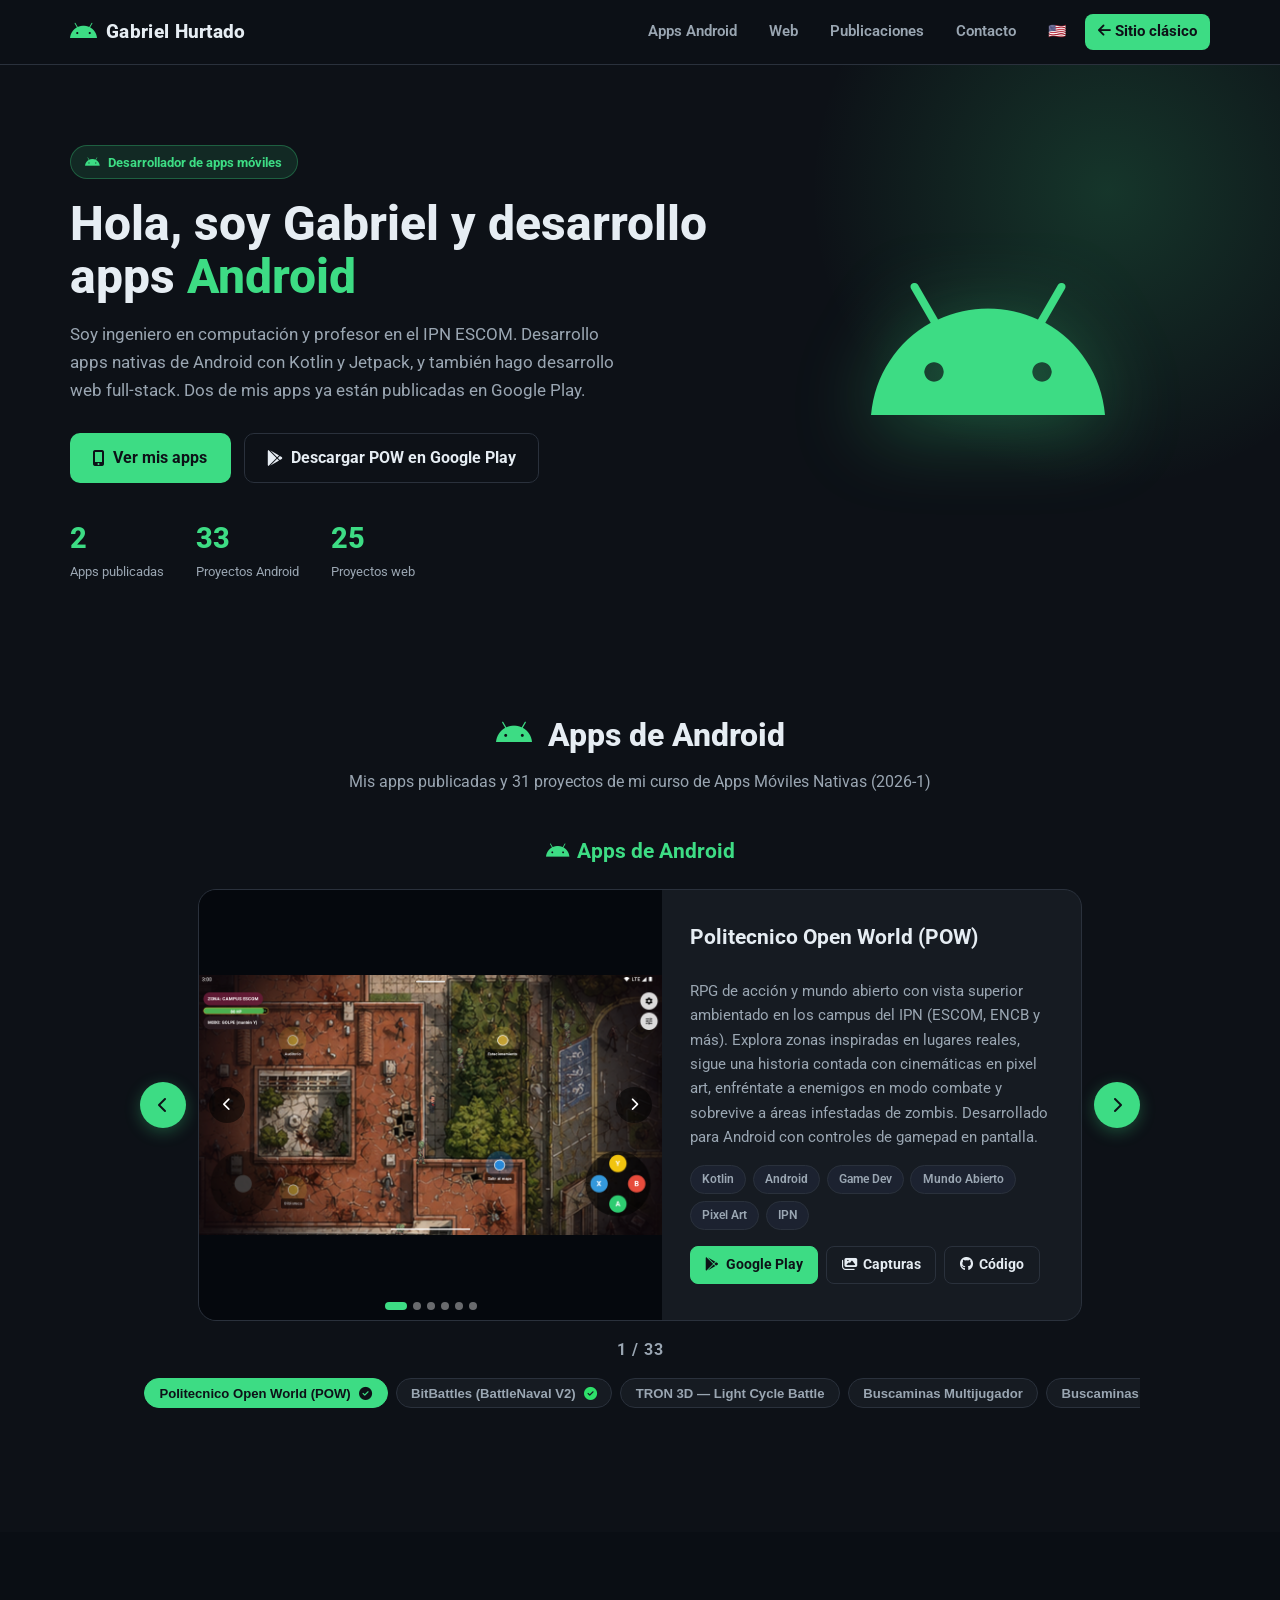
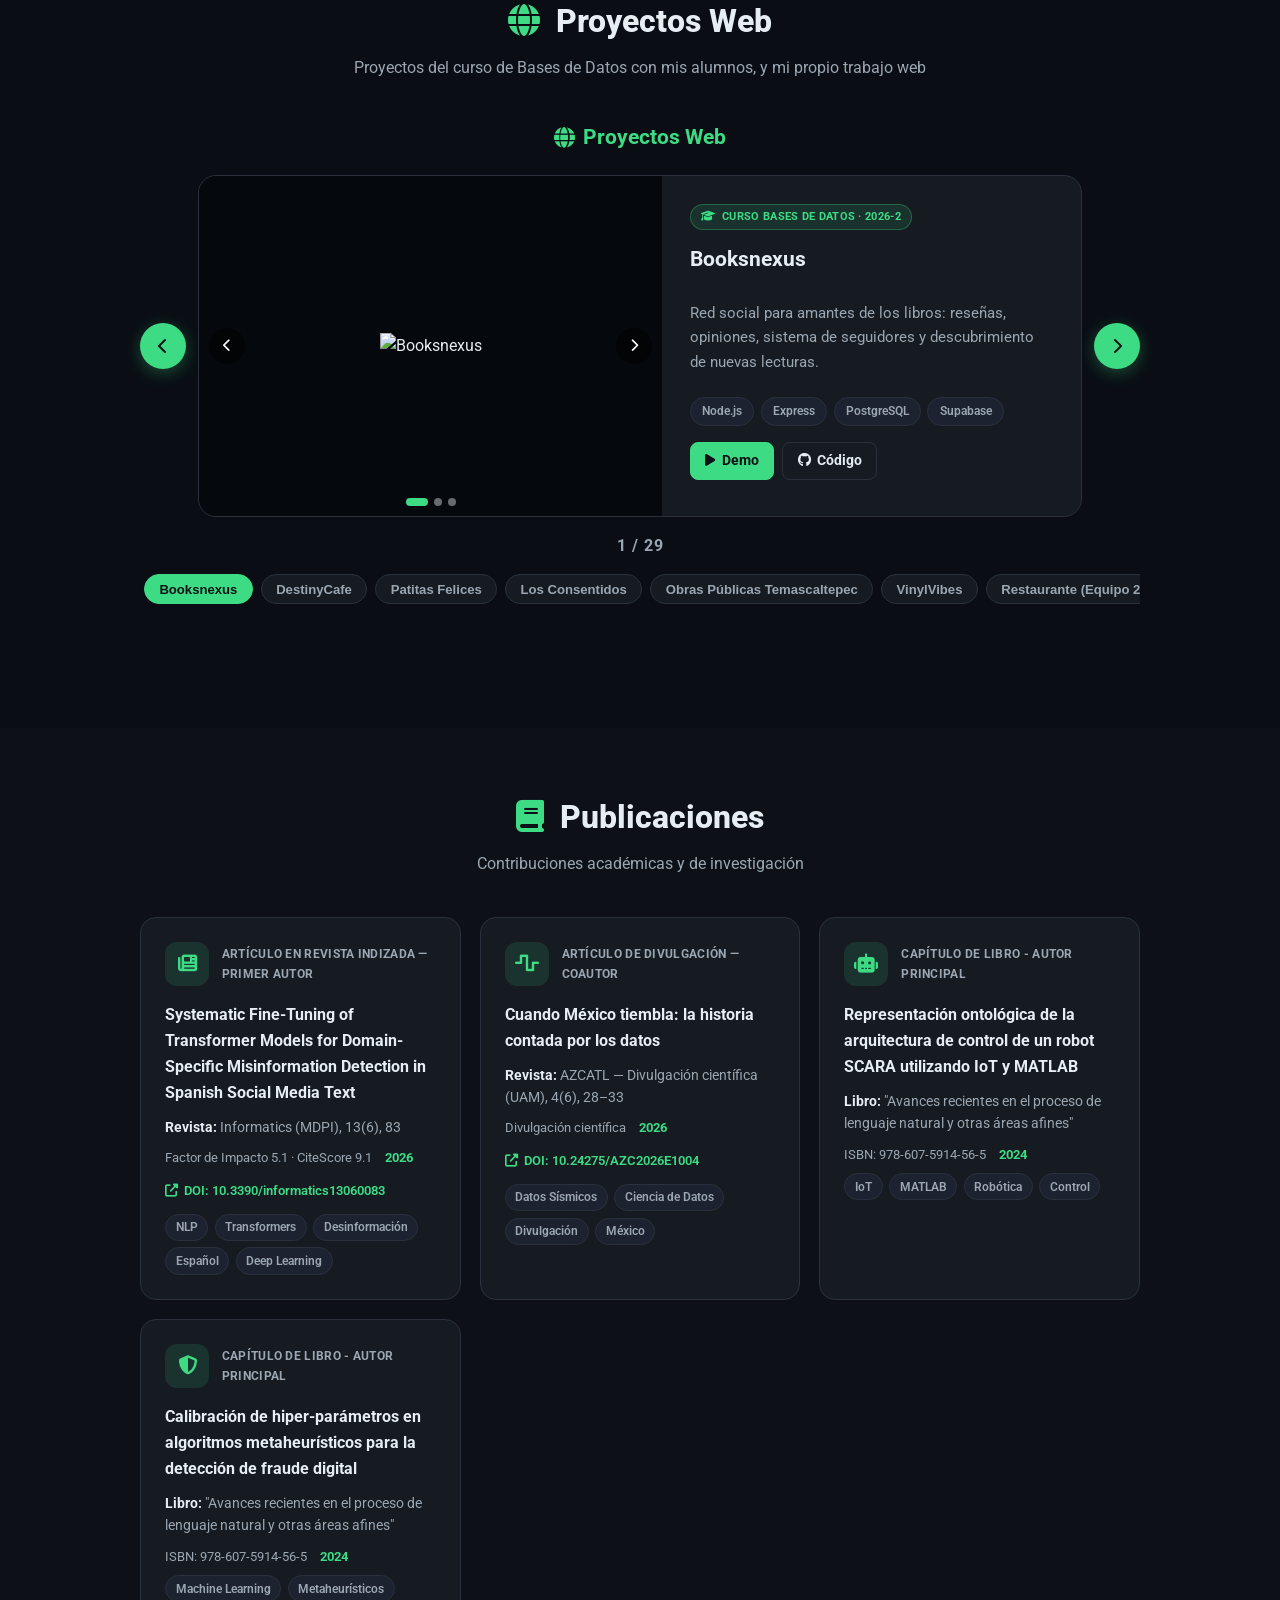
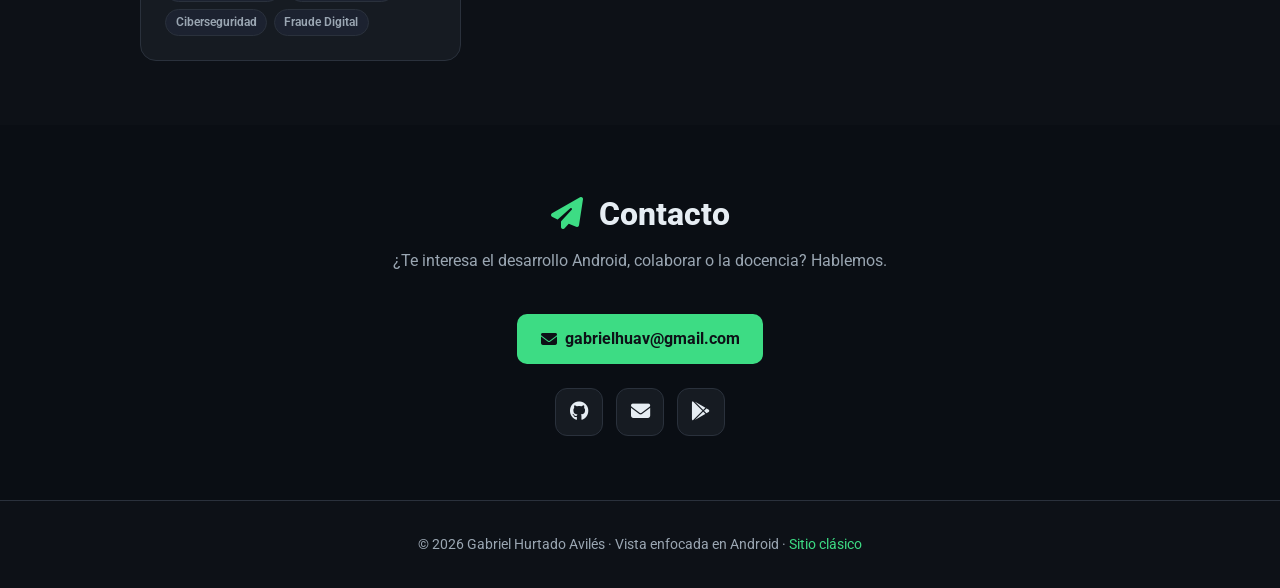
==== commit 726020fc: "Update landing page 3/9 JUL 2026" ====
--- a/android-es.html
+++ b/android-es.html
@@ -31,7 +31,7 @@
         <div class="container">
             <div data-aos="fade-right">
                 <span class="a-chip"><i class="fab fa-android"></i> Desarrollador de apps móviles</span>
-                <h1 class="a-hero-title">Hola, soy Gabriel y desarrollo apps <span class="hl">Android</span> que la gente usa</h1>
+                <h1 class="a-hero-title">Hola, soy Gabriel y desarrollo apps <span class="hl">Android</span></h1>
                 <p class="a-hero-sub">Soy ingeniero en computación y profesor en el IPN ESCOM. Desarrollo apps nativas de Android con Kotlin y Jetpack, y también hago desarrollo web full-stack. Dos de mis apps ya están publicadas en Google Play.</p>
                 <div class="a-hero-btns">
                     <a class="a-btn a-btn-primary" href="#apps"><i class="fas fa-mobile-screen-button"></i> Ver mis apps</a>
@@ -245,7 +245,7 @@
     </footer>
 
     <script>
-    window.PROJECT_DATA = {"android": [{"name": "Politecnico Open World (POW)", "desc": "RPG de acción y mundo abierto con vista superior ambientado en los campus del IPN (ESCOM, ENCB y más). Explora zonas inspiradas en lugares reales, sigue una historia contada con cinemáticas en pixel art, enfréntate a enemigos en modo combate y sobrevive a áreas infestadas de zombis. Desarrollado para Android con controles de gamepad en pantalla.", "category": "android", "tech": ["Kotlin", "Android", "Game Dev", "Mundo Abierto", "Pixel Art", "IPN"], "images": ["assets/images/pow/pow6.png", "assets/images/pow/pow1.png", "assets/images/pow/pow2.png", "assets/images/pow/pow3.png", "assets/images/pow/pow4.png", "assets/images/pow/pow5.png"], "badge": false, "badgeUrl": "", "links": [{"label": "Google Play", "url": "https://play.google.com/store/apps/details?id=ovh.gabrielhuav.pow", "icon": "fab fa-google-play"}, {"label": "Capturas", "url": "https://github.com/gabrielhuav/PolitecnicoOpenWorld", "icon": "fas fa-images"}, {"label": "Código", "url": "https://github.com/gabrielhuav/PolitecnicoOpenWorld", "icon": "fab fa-github"}]}, {"name": "BitBattles (BattleNaval V2)", "desc": "App Android educativa que combina el juego clásico de Batalla Naval con conceptos de ciencias de la computación. Enseña sistemas binarios, código ASCII y unidades de almacenamiento mediante tutoriales interactivos y juegos. Incluye modos un jugador con IA y multijugador por Bluetooth. Desarrollada para el programa MADEMS de la UNAM.", "category": "android", "tech": ["Kotlin", "Android", "Bluetooth", "Educativo", "Game Dev", "Binario", "ASCII"], "images": ["assets/images/bitbattles/bitbattles1.png", "assets/images/bitbattles/bitbattles2.png", "assets/images/bitbattles/bitbattles3.png", "assets/images/bitbattles/bitbattles4.png", "assets/images/bitbattles/bitbattles5.png", "assets/images/bitbattles/bitbattles6.png", "assets/images/bitbattles/bitbattles7.png"], "badge": false, "badgeUrl": "", "links": [{"label": "Google Play", "url": "https://play.google.com/store/apps/details?id=ovh.gabrielhuav.battlenaval_v2", "icon": "fab fa-google-play"}, {"label": "Capturas", "url": "https://github.com/gabrielhuav/BattleNaval_V2/tree/main/screenshots", "icon": "fas fa-images"}, {"label": "Código", "url": "https://github.com/gabrielhuav/BattleNaval_V2", "icon": "fab fa-github"}]}, {"name": "TRON 3D — Light Cycle Battle", "desc": "Juego de batalla de motos lightcycle inspirado en Tron: deja estelas de neón que actúan como muros letales, con multijugador Bluetooth.", "category": "android", "tech": ["Kotlin", "LibGDX", "OpenGL ES", "Bluetooth"], "images": ["https://github.com/user-attachments/assets/55153e3e-00cd-4e39-828a-f28eefd3758a", "https://github.com/user-attachments/assets/8d87b7cc-f56f-4cdb-9a30-af94b9842510", "https://github.com/user-attachments/assets/eb533c9e-35f5-4cb0-ad47-6c98be981945"], "badge": true, "badgeUrl": "https://github.com/gabrielhuav/MobileApp-Coursework-2026-1", "badgeText": "Curso Apps Móviles Nativas · 2026-1", "badgeTitle": "Proyecto desarrollado en mi curso de Desarrollo de Aplicaciones Móviles Nativas, semestre 2026-1. Clic para ver el repositorio del curso.", "links": [{"label": "Código", "url": "https://github.com/said153/Juego_LibGDX", "icon": "fab fa-github"}]}, {"name": "Buscaminas Multijugador", "desc": "Buscaminas para dos jugadores con Jetpack Compose y MVVM, modo local y Bluetooth, estadísticas y guardado de partidas.", "category": "android", "tech": ["Kotlin", "Jetpack Compose", "MVVM", "Bluetooth"], "images": ["https://raw.githubusercontent.com/GarciaGarciaAramJesua/Android/main/screenshotsGGAJ/Buscaminas/Buscaminas7.jpeg", "https://raw.githubusercontent.com/GarciaGarciaAramJesua/Android/main/screenshotsGGAJ/Buscaminas/Buscaminas1.jpeg", "https://raw.githubusercontent.com/GarciaGarciaAramJesua/Android/main/screenshotsGGAJ/Buscaminas/Buscaminas2.jpeg", "https://raw.githubusercontent.com/GarciaGarciaAramJesua/Android/main/screenshotsGGAJ/Buscaminas/Buscaminas3.jpeg"], "badge": true, "badgeUrl": "https://github.com/gabrielhuav/MobileApp-Coursework-2026-1", "badgeText": "Curso Apps Móviles Nativas · 2026-1", "badgeTitle": "Proyecto desarrollado en mi curso de Desarrollo de Aplicaciones Móviles Nativas, semestre 2026-1. Clic para ver el repositorio del curso.", "links": [{"label": "Código", "url": "https://github.com/PabloGranados/Juego2P", "icon": "fab fa-github"}]}, {"name": "Buscaminas Multijugador (v2)", "desc": "Variante multijugador local de Buscaminas con reglas personalizadas, límite de tiempo, guardado automático y modo oscuro.", "category": "android", "tech": ["Kotlin", "Jetpack Compose", "Android SDK"], "images": ["https://github.com/user-attachments/assets/d2c719c5-0011-4aea-b42c-fd708bc2a914", "https://github.com/user-attachments/assets/75de9504-3b0a-4c3f-a721-d41468eda1c7", "https://github.com/user-attachments/assets/9aa01ecb-4fe7-46bd-8d29-862cd8846656", "https://github.com/user-attachments/assets/ad89fcd6-f9d6-4273-87fb-57bc08eff068"], "badge": true, "badgeUrl": "https://github.com/gabrielhuav/MobileApp-Coursework-2026-1", "badgeText": "Curso Apps Móviles Nativas · 2026-1", "badgeTitle": "Proyecto desarrollado en mi curso de Desarrollo de Aplicaciones Móviles Nativas, semestre 2026-1. Clic para ver el repositorio del curso.", "links": [{"label": "Código", "url": "https://github.com/cris8pm/DAMN-7CV2", "icon": "fab fa-github"}]}, {"name": "NutriScan AI", "desc": "Identificador de alimentos con visión artificial que clasifica 62 categorías de frutas y verduras con Deep Learning, 100% offline en Android.", "category": "android", "tech": ["Python", "TensorFlow", "EfficientNet", "TF Lite"], "images": ["https://github.com/user-attachments/assets/fb995131-4ea8-4112-9aa9-f1d51828eb04", "https://github.com/user-attachments/assets/ee2cb4d2-408a-4fa8-9498-e786dce4418c", "https://github.com/user-attachments/assets/096b9b37-4325-4e9b-a8b3-4ccb48885ca4"], "badge": true, "badgeUrl": "https://github.com/gabrielhuav/MobileApp-Coursework-2026-1", "badgeText": "Curso Apps Móviles Nativas · 2026-1", "badgeTitle": "Proyecto desarrollado en mi curso de Desarrollo de Aplicaciones Móviles Nativas, semestre 2026-1. Clic para ver el repositorio del curso.", "links": [{"label": "Código", "url": "https://github.com/KevinDz11/Identificador-de-frutas-con-ML", "icon": "fab fa-github"}, {"label": "Tutorial", "url": "https://youtu.be/5GjMJrkjf7g", "icon": "fab fa-youtube"}, {"label": "Presentación", "url": "https://www.canva.com/design/DAG9lyLCIic/1rKlR4YnadxxEYtAmHNE2g/edit", "icon": "fas fa-file-lines"}]}, {"name": "Chess Multiplayer", "desc": "Ajedrez ligero para Android con interfaz táctil, historial de partidas con búsqueda y estadísticas de rendimiento.", "category": "android", "tech": ["Kotlin", "Android SDK", "Material Design", "SQLite"], "images": ["https://raw.githubusercontent.com/IrminDev/Chess-Mobile/refs/heads/master/assets/main.jpg", "https://raw.githubusercontent.com/IrminDev/Chess-Mobile/refs/heads/master/assets/match.jpg", "https://raw.githubusercontent.com/IrminDev/Chess-Mobile/refs/heads/master/assets/checkmate.jpg", "https://raw.githubusercontent.com/IrminDev/Chess-Mobile/refs/heads/master/assets/statistics.jpg"], "badge": true, "badgeUrl": "https://github.com/gabrielhuav/MobileApp-Coursework-2026-1", "badgeText": "Curso Apps Móviles Nativas · 2026-1", "badgeTitle": "Proyecto desarrollado en mi curso de Desarrollo de Aplicaciones Móviles Nativas, semestre 2026-1. Clic para ver el repositorio del curso.", "links": [{"label": "Código", "url": "https://github.com/IrminDev/Chess-Mobile", "icon": "fab fa-github"}]}, {"name": "ShareCrypt", "desc": "App para compartir archivos y secretos de forma segura mediante cifrado end-to-end y verificación de transferencias.", "category": "android", "tech": ["Kotlin", "Cryptography", "Bluetooth", "WiFi Direct"], "images": ["https://raw.githubusercontent.com/IrminDev/ShareCrypt/refs/heads/main/assets/menu.jpg", "https://raw.githubusercontent.com/IrminDev/ShareCrypt/refs/heads/main/assets/files.jpg", "https://raw.githubusercontent.com/IrminDev/ShareCrypt/refs/heads/main/assets/secrets.jpg", "https://raw.githubusercontent.com/IrminDev/ShareCrypt/refs/heads/main/assets/key_man.jpg"], "badge": true, "badgeUrl": "https://github.com/gabrielhuav/MobileApp-Coursework-2026-1", "badgeText": "Curso Apps Móviles Nativas · 2026-1", "badgeTitle": "Proyecto desarrollado en mi curso de Desarrollo de Aplicaciones Móviles Nativas, semestre 2026-1. Clic para ver el repositorio del curso.", "links": [{"label": "Código", "url": "https://github.com/IrminDev/ShareCrypt", "icon": "fab fa-github"}]}, {"name": "Explorador de Archivos", "desc": "Gestor de archivos con navegación por almacenamiento interno/externo, operaciones CRUD y temas Guinda IPN / Azul ESCOM.", "category": "android", "tech": ["Kotlin", "Material Design 3"], "images": ["https://github.com/user-attachments/assets/14f39f28-8a89-4cc7-a06e-944baecd2960", "https://github.com/user-attachments/assets/07833bde-68c2-439b-a2b8-d0c0fe5da5a3", "https://github.com/user-attachments/assets/4811e457-995d-48f4-82a1-b374fab71c4e", "https://github.com/user-attachments/assets/0fa78a21-718d-4e5d-addb-7590c9cac8f3"], "badge": true, "badgeUrl": "https://github.com/gabrielhuav/MobileApp-Coursework-2026-1", "badgeText": "Curso Apps Móviles Nativas · 2026-1", "badgeTitle": "Proyecto desarrollado en mi curso de Desarrollo de Aplicaciones Móviles Nativas, semestre 2026-1. Clic para ver el repositorio del curso.", "links": [{"label": "Código", "url": "https://github.com/DiFlyy/Practica_3", "icon": "fab fa-github"}]}, {"name": "Explorador de Archivos (v2)", "desc": "Gestor de almacenamiento con navegación de directorios, Storage Access Framework y RecyclerView optimizado.", "category": "android", "tech": ["Kotlin", "Coroutines", "SAF", "RecyclerView"], "images": ["https://github.com/user-attachments/assets/0411c58f-e223-42d4-87e2-115519bbe137", "https://github.com/user-attachments/assets/aaf74c4e-2f12-4fc4-91e0-96522c3ed815", "https://github.com/user-attachments/assets/c8c37aa3-3aa5-435a-855b-c7e146f2ecf9"], "badge": true, "badgeUrl": "https://github.com/gabrielhuav/MobileApp-Coursework-2026-1", "badgeText": "Curso Apps Móviles Nativas · 2026-1", "badgeTitle": "Proyecto desarrollado en mi curso de Desarrollo de Aplicaciones Móviles Nativas, semestre 2026-1. Clic para ver el repositorio del curso.", "links": [{"label": "Código", "url": "https://github.com/TonyRV8/Pr-ctica-3-Aplicaciones-nativas", "icon": "fab fa-github"}]}, {"name": "Memorama Colorido", "desc": "Juego de memoria con modos solo, versus local y Bluetooth, con efectos de partículas en LibGDX.", "category": "android", "tech": ["Kotlin", "LibGDX", "OpenGL ES", "Bluetooth"], "images": ["https://github.com/user-attachments/assets/7248e79d-bfe1-4889-b6c8-f180cba9e4ca", "https://github.com/user-attachments/assets/b223774d-0ca3-464f-8df1-e52e70c0019a"], "badge": true, "badgeUrl": "https://github.com/gabrielhuav/MobileApp-Coursework-2026-1", "badgeText": "Curso Apps Móviles Nativas · 2026-1", "badgeTitle": "Proyecto desarrollado en mi curso de Desarrollo de Aplicaciones Móviles Nativas, semestre 2026-1. Clic para ver el repositorio del curso.", "links": [{"label": "Código", "url": "https://github.com/Gabriel024226/juegopara2jugadoresgratis", "icon": "fab fa-github"}]}, {"name": "Memorama (Local / IA / Bluetooth)", "desc": "Memorama con modos local, vs IA y Bluetooth, además de repeticiones de partidas guardadas en XML.", "category": "android", "tech": ["Kotlin", "Jetpack Compose", "Material 3", "Bluetooth"], "images": ["https://github.com/SoyLeth/Desarrollo_de_aplicaciones_moviles_nativas/blob/master/Juego%20Memorama/images/img1.jpg?raw=true", "https://github.com/SoyLeth/Desarrollo_de_aplicaciones_moviles_nativas/raw/master/Juego%20Memorama/images/img2.jpg", "https://github.com/SoyLeth/Desarrollo_de_aplicaciones_moviles_nativas/raw/master/Juego%20Memorama/images/img5.jpg", "https://github.com/SoyLeth/Desarrollo_de_aplicaciones_moviles_nativas/raw/master/Juego%20Memorama/images/img6.jpg"], "badge": true, "badgeUrl": "https://github.com/gabrielhuav/MobileApp-Coursework-2026-1", "badgeText": "Curso Apps Móviles Nativas · 2026-1", "badgeTitle": "Proyecto desarrollado en mi curso de Desarrollo de Aplicaciones Móviles Nativas, semestre 2026-1. Clic para ver el repositorio del curso.", "links": [{"label": "Código", "url": "https://github.com/SoyLeth/Desarrollo_de_aplicaciones_moviles_nativas", "icon": "fab fa-github"}]}, {"name": "Conecta 4", "desc": "Conecta 4 con modos local, contra IA y multijugador Bluetooth, con historial de partidas.", "category": "android", "tech": ["Kotlin", "Android SDK", "Bluetooth"], "images": ["https://github.com/user-attachments/assets/0b08ae78-b96b-46a4-bbde-f8882aaeda59", "https://github.com/user-attachments/assets/fe4f2ec6-978b-4110-a59f-3a9dfcfa93cf", "https://github.com/user-attachments/assets/c44fe8d6-7f86-4b64-ae00-d1b1bb74387a", "https://github.com/user-attachments/assets/5d2e7c5c-3118-46d9-b082-6ec5fd46ceba"], "badge": true, "badgeUrl": "https://github.com/gabrielhuav/MobileApp-Coursework-2026-1", "badgeText": "Curso Apps Móviles Nativas · 2026-1", "badgeTitle": "Proyecto desarrollado en mi curso de Desarrollo de Aplicaciones Móviles Nativas, semestre 2026-1. Clic para ver el repositorio del curso.", "links": [{"label": "Código", "url": "https://github.com/RuloMtz93/Raul_Martinez_Moviles_7CV2-2025", "icon": "fab fa-github"}]}, {"name": "Blackjack (21)", "desc": "Blackjack clásico para 2 jugadores contra la casa, multijugador Bluetooth e historial de partidas.", "category": "android", "tech": ["Kotlin", "Bluetooth"], "images": ["https://github.com/user-attachments/assets/066090a5-69e5-4c8f-b8e1-6aa04ff91c83", "https://github.com/user-attachments/assets/9b348486-b3f8-4883-b5f2-a59b8fcfa4b2", "https://github.com/user-attachments/assets/77e6e80e-4637-4490-bd94-2170a476263c", "https://github.com/user-attachments/assets/25b9673e-bee8-4ebd-8182-ba21076247b7"], "badge": true, "badgeUrl": "https://github.com/gabrielhuav/MobileApp-Coursework-2026-1", "badgeText": "Curso Apps Móviles Nativas · 2026-1", "badgeTitle": "Proyecto desarrollado en mi curso de Desarrollo de Aplicaciones Móviles Nativas, semestre 2026-1. Clic para ver el repositorio del curso.", "links": [{"label": "Código", "url": "https://github.com/Brandonttt/Juego", "icon": "fab fa-github"}]}, {"name": "Tiro al Blanco", "desc": "Juego multijugador local donde dos jugadores disparan canicas a una diana controlando dirección y fuerza por touch.", "category": "android", "tech": ["Kotlin", "Touch", "JSON"], "images": ["https://github.com/user-attachments/assets/93a6597d-c718-4f0c-b072-7773f6b8f8d6", "https://github.com/user-attachments/assets/e502eb10-9c6d-4fa3-a015-b67bf42dc09c", "https://github.com/user-attachments/assets/01bfd00e-d43b-4df3-a2a3-139b7d76a51d"], "badge": true, "badgeUrl": "https://github.com/gabrielhuav/MobileApp-Coursework-2026-1", "badgeText": "Curso Apps Móviles Nativas · 2026-1", "badgeTitle": "Proyecto desarrollado en mi curso de Desarrollo de Aplicaciones Móviles Nativas, semestre 2026-1. Clic para ver el repositorio del curso.", "links": [{"label": "Código", "url": "https://github.com/JaredFs123456/Multijugador", "icon": "fab fa-github"}]}, {"name": "Pokédex Flutter", "desc": "Pokédex completa en Flutter que consume PokeAPI, con autenticación Firebase, favoritos persistentes y notificaciones locales.", "category": "android", "tech": ["Flutter", "Dart", "Riverpod", "Firebase"], "images": ["https://github.com/user-attachments/assets/22838c32-48bd-4c5a-be91-a519ca07a9ba", "https://github.com/user-attachments/assets/e98855ef-0906-4d44-b97b-e815ed4dce2d", "https://github.com/user-attachments/assets/15111fa0-9f90-4847-bd8f-124345a6dff7"], "badge": true, "badgeUrl": "https://github.com/gabrielhuav/MobileApp-Coursework-2026-1", "badgeText": "Curso Apps Móviles Nativas · 2026-1", "badgeTitle": "Proyecto desarrollado en mi curso de Desarrollo de Aplicaciones Móviles Nativas, semestre 2026-1. Clic para ver el repositorio del curso.", "links": [{"label": "Código", "url": "https://github.com/Vanwsssa/Pokedex", "icon": "fab fa-github"}]}, {"name": "Yu-Gi-Oh! Card Database", "desc": "Consulta de cartas de Yu-Gi-Oh! con arquitectura MVVM, Retrofit, Coroutines y Room para persistencia local.", "category": "android", "tech": ["Kotlin", "MVVM", "Retrofit", "Room"], "images": ["https://user-images.githubusercontent.com/115143423/202418155-bcb8288e-8656-47f1-b4f6-0a1e8a698313.jpg", "https://user-images.githubusercontent.com/115143423/202418163-99979532-7e1e-4aef-b6da-85835960f53b.jpg", "https://user-images.githubusercontent.com/115143423/202420839-5b6591b2-951a-491d-8a96-f3b58bf420a8.jpg"], "badge": true, "badgeUrl": "https://github.com/gabrielhuav/MobileApp-Coursework-2026-1", "badgeText": "Curso Apps Móviles Nativas · 2026-1", "badgeTitle": "Proyecto desarrollado en mi curso de Desarrollo de Aplicaciones Móviles Nativas, semestre 2026-1. Clic para ver el repositorio del curso.", "links": [{"label": "Código", "url": "https://github.com/diegoxze35/Yu-Gi-Oh-Card-database-app", "icon": "fab fa-github"}]}, {"name": "TVMaze API App", "desc": "App con API REST propia y pública (TVMaze), autenticación JWT, sincronización offline/online y panel de administrador.", "category": "android", "tech": ["Kotlin", "Retrofit", "Room", "Node.js"], "images": ["https://raw.githubusercontent.com/LuisContla/DesarrolloAppsMoviles/main/Pr%C3%A1ctica%205/Capturas/Vista1.jpg", "https://raw.githubusercontent.com/LuisContla/DesarrolloAppsMoviles/main/Pr%C3%A1ctica%205/Capturas/Vista2.jpg", "https://raw.githubusercontent.com/LuisContla/DesarrolloAppsMoviles/main/Pr%C3%A1ctica%205/Capturas/Vista3.jpg", "https://raw.githubusercontent.com/LuisContla/DesarrolloAppsMoviles/main/Pr%C3%A1ctica%205/Capturas/Vista4.jpg"], "badge": true, "badgeUrl": "https://github.com/gabrielhuav/MobileApp-Coursework-2026-1", "badgeText": "Curso Apps Móviles Nativas · 2026-1", "badgeTitle": "Proyecto desarrollado en mi curso de Desarrollo de Aplicaciones Móviles Nativas, semestre 2026-1. Clic para ver el repositorio del curso.", "links": [{"label": "Código", "url": "https://github.com/LuisContla/DesarrolloAppsMoviles/tree/main/Pr%C3%A1ctica%205", "icon": "fab fa-github"}]}, {"name": "CineVerse", "desc": "Buscador y recomendador de series con Jetpack Compose, favoritos sincronizados en Firebase y API de TVMaze.", "category": "android", "tech": ["Kotlin", "Jetpack Compose", "MVVM", "Firebase"], "images": ["https://github.com/RUME05/practica5-Consulta_Basesdedatos_viaAPIs/blob/master/capsP5/1.jpg?raw=true", "https://github.com/RUME05/practica5-Consulta_Basesdedatos_viaAPIs/blob/master/capsP5/2.jpg?raw=true", "https://github.com/RUME05/practica5-Consulta_Basesdedatos_viaAPIs/blob/master/capsP5/3.jpg?raw=true"], "badge": true, "badgeUrl": "https://github.com/gabrielhuav/MobileApp-Coursework-2026-1", "badgeText": "Curso Apps Móviles Nativas · 2026-1", "badgeTitle": "Proyecto desarrollado en mi curso de Desarrollo de Aplicaciones Móviles Nativas, semestre 2026-1. Clic para ver el repositorio del curso.", "links": [{"label": "Código", "url": "https://github.com/RUME05/practica5-Consulta_Basesdedatos_viaAPIs", "icon": "fab fa-github"}]}, {"name": "Rastreador de Ubicación IPN", "desc": "Rastreo GPS en tiempo real con OpenStreetMap, foreground service, intervalos configurables e historial en JSON.", "category": "android", "tech": ["Kotlin", "osmdroid", "Foreground Service", "JSON"], "images": ["https://github.com/Alejandro261102/ExamenMoviles/blob/main/Imagenes/Intervalo_10s.jpeg?raw=true", "https://github.com/Alejandro261102/ExamenMoviles/blob/main/Imagenes/Modo_obscuro.jpeg?raw=true", "https://github.com/Alejandro261102/ExamenMoviles/blob/main/Imagenes/Modo_azul.jpeg?raw=true", "https://github.com/Alejandro261102/ExamenMoviles/blob/main/Imagenes/Historial.jpeg?raw=true"], "badge": true, "badgeUrl": "https://github.com/gabrielhuav/MobileApp-Coursework-2026-1", "badgeText": "Curso Apps Móviles Nativas · 2026-1", "badgeTitle": "Proyecto desarrollado en mi curso de Desarrollo de Aplicaciones Móviles Nativas, semestre 2026-1. Clic para ver el repositorio del curso.", "links": [{"label": "Código", "url": "https://github.com/Alejandro261102/ExamenMoviles", "icon": "fab fa-github"}]}, {"name": "Rastreo GPS", "desc": "App de rastreo GPS con historial visual, medidor de precisión en tiempo real y gestión de datos en JSON.", "category": "android", "tech": ["Kotlin", "OpenStreetMap", "JSON"], "images": ["https://github.com/user-attachments/assets/1969b206-834c-4775-89aa-3da1249571f5", "https://github.com/user-attachments/assets/5b50ba3f-4efd-4523-ab9b-a820ec8af12b", "https://github.com/user-attachments/assets/02c5a9b4-d4c9-48b6-a3c4-3427bc187c65", "https://github.com/user-attachments/assets/4eb24844-e92a-4ddd-b335-b04fa480c890"], "badge": true, "badgeUrl": "https://github.com/gabrielhuav/MobileApp-Coursework-2026-1", "badgeText": "Curso Apps Móviles Nativas · 2026-1", "badgeTitle": "Proyecto desarrollado en mi curso de Desarrollo de Aplicaciones Móviles Nativas, semestre 2026-1. Clic para ver el repositorio del curso.", "links": [{"label": "Código", "url": "https://github.com/gael-marquez/Examen_Moviles", "icon": "fab fa-github"}]}, {"name": "Visor Ciudadano", "desc": "App de participación ciudadana con reportes geolocalizados, mapa de calor y semáforo de riesgo por densidad de reportes.", "category": "android", "tech": ["Kotlin", "Jetpack Compose", "Google Maps", "Firebase"], "images": ["https://github.com/user-attachments/assets/f117fc10-9993-4d78-9734-92efdd320e7a", "https://github.com/user-attachments/assets/efffefba-1b28-41bb-a4c6-78605ea8539f", "https://github.com/user-attachments/assets/4be6c2d1-b6e8-4354-96f3-81ac749fa96f", "https://github.com/user-attachments/assets/bbc68c46-10fe-49eb-b98d-8387c5e30980"], "badge": true, "badgeUrl": "https://github.com/gabrielhuav/MobileApp-Coursework-2026-1", "badgeText": "Curso Apps Móviles Nativas · 2026-1", "badgeTitle": "Proyecto desarrollado en mi curso de Desarrollo de Aplicaciones Móviles Nativas, semestre 2026-1. Clic para ver el repositorio del curso.", "links": [{"label": "Código", "url": "https://github.com/LynxBard/VisorCiudadano", "icon": "fab fa-github"}]}, {"name": "Tracklim", "desc": "Explorador de circuitos de carreras con Google Maps SDK, trazados reales e historial de ganadores.", "category": "android", "tech": ["Kotlin", "Google Maps SDK"], "images": ["https://github.com/user-attachments/assets/c930ea61-8954-40a2-9443-c652405da3d5", "https://github.com/user-attachments/assets/4819534f-0af7-4c01-9b1b-e599500df462", "https://github.com/user-attachments/assets/6a1d59d5-1fbf-4919-ab4c-6063463c3a99", "https://github.com/user-attachments/assets/955d667b-d2b0-4d99-8245-c0248f962228"], "badge": true, "badgeUrl": "https://github.com/gabrielhuav/MobileApp-Coursework-2026-1", "badgeText": "Curso Apps Móviles Nativas · 2026-1", "badgeTitle": "Proyecto desarrollado en mi curso de Desarrollo de Aplicaciones Móviles Nativas, semestre 2026-1. Clic para ver el repositorio del curso.", "links": [{"label": "Código", "url": "https://github.com/DLaVegaA/Practica2_tareas2y3", "icon": "fab fa-github"}]}, {"name": "Cámara y Micrófono", "desc": "App nativa para capturar fotos con CameraX (filtros en vivo) y grabar audio, con galería multimedia integrada.", "category": "android", "tech": ["Kotlin", "CameraX"], "images": ["https://github.com/user-attachments/assets/aa0ac2de-282a-49cc-b2ad-148a700fc01f", "https://github.com/user-attachments/assets/3e56d131-7911-4898-8229-5a92921267e3", "https://github.com/user-attachments/assets/f5a544c8-52e9-427f-9817-b8c01be421c8", "https://github.com/user-attachments/assets/cdc0a05b-d9a0-4c3d-96b4-f0e8834fea0f"], "badge": true, "badgeUrl": "https://github.com/gabrielhuav/MobileApp-Coursework-2026-1", "badgeText": "Curso Apps Móviles Nativas · 2026-1", "badgeTitle": "Proyecto desarrollado en mi curso de Desarrollo de Aplicaciones Móviles Nativas, semestre 2026-1. Clic para ver el repositorio del curso.", "links": [{"label": "Código", "url": "https://github.com/said153/Pr-ctica-3-Aplicaciones-nativas", "icon": "fab fa-github"}]}, {"name": "JoJo's Interactive App", "desc": "App interactiva con información de los personajes de JoJo's Bizarre Adventure, sus poderes y estadísticas.", "category": "android", "tech": ["Kotlin", "Material Design"], "images": ["https://github.com/user-attachments/assets/18521dc9-afd7-4633-8e2f-f36ba6d957c3", "https://github.com/user-attachments/assets/886f8365-fe00-4f5c-9964-b476cec515f1", "https://github.com/user-attachments/assets/00336ff7-5dc0-42b4-8060-67539453a51d"], "badge": true, "badgeUrl": "https://github.com/gabrielhuav/MobileApp-Coursework-2026-1", "badgeText": "Curso Apps Móviles Nativas · 2026-1", "badgeTitle": "Proyecto desarrollado en mi curso de Desarrollo de Aplicaciones Móviles Nativas, semestre 2026-1. Clic para ver el repositorio del curso.", "links": [{"label": "Código", "url": "https://github.com/leay21/Tarea2", "icon": "fab fa-github"}]}, {"name": "App de Salud Dental", "desc": "App educativa sobre salud dental con navegación por fragments, videos integrados y persistencia con SharedPreferences.", "category": "android", "tech": ["Kotlin", "Fragments", "SharedPreferences"], "images": ["https://github.com/user-attachments/assets/757cc192-eee9-457f-9a1a-a7e7a270c25a", "https://github.com/user-attachments/assets/6fb90cf4-4a1f-4342-a86d-8a4ad1e5d04c", "https://github.com/user-attachments/assets/fd05142d-7cae-453d-80b9-d9470e82a5c9", "https://github.com/user-attachments/assets/e812ec6e-a03e-454f-9669-2494de90e8b3"], "badge": true, "badgeUrl": "https://github.com/gabrielhuav/MobileApp-Coursework-2026-1", "badgeText": "Curso Apps Móviles Nativas · 2026-1", "badgeTitle": "Proyecto desarrollado en mi curso de Desarrollo de Aplicaciones Móviles Nativas, semestre 2026-1. Clic para ver el repositorio del curso.", "links": [{"label": "Código", "url": "https://github.com/Vanwsssa/Practica2", "icon": "fab fa-github"}]}, {"name": "Viaje Prehistórico", "desc": "App interactiva para explorar eras prehistóricas, períodos geológicos y criaturas, con Fragments y ViewPager2.", "category": "android", "tech": ["Kotlin", "Material 3", "ViewPager2"], "images": ["https://github.com/PabloGranados/Moviles/raw/main/screenshots/main_light.png", "https://github.com/PabloGranados/Moviles/raw/main/screenshots/periods_light.png", "https://github.com/PabloGranados/Moviles/raw/main/screenshots/creatures_light.png"], "badge": true, "badgeUrl": "https://github.com/gabrielhuav/MobileApp-Coursework-2026-1", "badgeText": "Curso Apps Móviles Nativas · 2026-1", "badgeTitle": "Proyecto desarrollado en mi curso de Desarrollo de Aplicaciones Móviles Nativas, semestre 2026-1. Clic para ver el repositorio del curso.", "links": [{"label": "Código", "url": "https://github.com/PabloGranados/Moviles", "icon": "fab fa-github"}]}, {"name": "New York City Explorer", "desc": "Guía turística interactiva de Nueva York con mapa de hotspots y pantallas de detalle de puntos icónicos.", "category": "android", "tech": ["Kotlin", "Android SDK"], "images": ["https://raw.githubusercontent.com/asg28/Tarea2_Dise-o_de_una_Aventura_Interactiva/main/Inicio.png", "https://raw.githubusercontent.com/asg28/Tarea2_Dise-o_de_una_Aventura_Interactiva/main/Central_Park.png", "https://raw.githubusercontent.com/asg28/Tarea2_Dise-o_de_una_Aventura_Interactiva/main/Empire_State.png", "https://raw.githubusercontent.com/asg28/Tarea2_Dise-o_de_una_Aventura_Interactiva/main/EstatuaL.png"], "badge": true, "badgeUrl": "https://github.com/gabrielhuav/MobileApp-Coursework-2026-1", "badgeText": "Curso Apps Móviles Nativas · 2026-1", "badgeTitle": "Proyecto desarrollado en mi curso de Desarrollo de Aplicaciones Móviles Nativas, semestre 2026-1. Clic para ver el repositorio del curso.", "links": [{"label": "Código", "url": "https://github.com/asg28/Tarea-2_Practica-2_Repositorio_Actualizado", "icon": "fab fa-github"}]}, {"name": "Aventura Interactiva", "desc": "App en Kotlin para explorar países de América con mapas, lugares turísticos, descripciones y videos.", "category": "android", "tech": ["Kotlin", "Activities", "Fragments"], "images": ["https://raw.githubusercontent.com/Alfx17/Aventura_Interactiva/main/fondo/America.jpeg", "https://raw.githubusercontent.com/Alfx17/Aventura_Interactiva/main/fondo/Mexico.jpeg", "https://raw.githubusercontent.com/Alfx17/Aventura_Interactiva/main/fondo/Vallarta.jpeg"], "badge": true, "badgeUrl": "https://github.com/gabrielhuav/MobileApp-Coursework-2026-1", "badgeText": "Curso Apps Móviles Nativas · 2026-1", "badgeTitle": "Proyecto desarrollado en mi curso de Desarrollo de Aplicaciones Móviles Nativas, semestre 2026-1. Clic para ver el repositorio del curso.", "links": [{"label": "Código", "url": "https://github.com/Alfx17/Aventura_Interactiva", "icon": "fab fa-github"}]}, {"name": "Garambullo (Flutter)", "desc": "Experiencia educativa en Flutter sobre el garambullo (cactácea mexicana) con pantallas navegables e interacciones.", "category": "android", "tech": ["Flutter", "Dart", "SharedPreferences"], "images": ["https://raw.githubusercontent.com/AkiseF/AplicacionesMovilesNativas/main/Practica2/practica_2/assets/images/capturas_ejecucion/modo_oscuro/IMG-20251006-WA0021.jpg", "https://raw.githubusercontent.com/AkiseF/AplicacionesMovilesNativas/main/Practica2/practica_2/assets/images/capturas_ejecucion/modo_oscuro/IMG-20251006-WA0039.jpg", "https://raw.githubusercontent.com/AkiseF/AplicacionesMovilesNativas/main/Practica2/practica_2/assets/images/capturas_ejecucion/modo_claro/IMG-20251006-WA0030.jpg", "https://raw.githubusercontent.com/AkiseF/AplicacionesMovilesNativas/main/Practica2/practica_2/assets/images/capturas_ejecucion/modo_claro/IMG-20251006-WA0034.jpg"], "badge": true, "badgeUrl": "https://github.com/gabrielhuav/MobileApp-Coursework-2026-1", "badgeText": "Curso Apps Móviles Nativas · 2026-1", "badgeTitle": "Proyecto desarrollado en mi curso de Desarrollo de Aplicaciones Móviles Nativas, semestre 2026-1. Clic para ver el repositorio del curso.", "links": [{"label": "Código", "url": "https://github.com/AkiseF/AplicacionesMovilesNativas/tree/main/Practica2", "icon": "fab fa-github"}]}, {"name": "GameVerse", "desc": "App con navegación jerárquica de videojuegos (Géneros → Franquicias → Juegos) y tema claro/oscuro persistente.", "category": "android", "tech": ["Kotlin", "Material Design", "ViewBinding"], "images": ["https://raw.githubusercontent.com/LuisContla/DesarrolloAppsMoviles/main/Pr%C3%A1ctica%202/Capturas/MainOscuro.png", "https://raw.githubusercontent.com/LuisContla/DesarrolloAppsMoviles/main/Pr%C3%A1ctica%202/Capturas/MainClaro.png", "https://raw.githubusercontent.com/LuisContla/DesarrolloAppsMoviles/main/Pr%C3%A1ctica%202/Capturas/FranchiseOscuro.png", "https://raw.githubusercontent.com/LuisContla/DesarrolloAppsMoviles/main/Pr%C3%A1ctica%202/Capturas/FranchiseClaro.png"], "badge": true, "badgeUrl": "https://github.com/gabrielhuav/MobileApp-Coursework-2026-1", "badgeText": "Curso Apps Móviles Nativas · 2026-1", "badgeTitle": "Proyecto desarrollado en mi curso de Desarrollo de Aplicaciones Móviles Nativas, semestre 2026-1. Clic para ver el repositorio del curso.", "links": [{"label": "Código", "url": "https://github.com/LuisContla/DesarrolloAppsMoviles/tree/main/Pr%C3%A1ctica%202", "icon": "fab fa-github"}]}, {"name": "Cyberdream", "desc": "Exploración urbana cyberpunk en tres niveles (Ciudad → Barrios → Edificios) con estética neón y animaciones.", "category": "android", "tech": ["Kotlin", "Material Design 3"], "images": ["https://github.com/user-attachments/assets/fae6f389-6091-4261-b3c2-ab61037aebbf", "https://github.com/user-attachments/assets/a1d22908-b1df-4a65-bb42-fd580ae9b939", "https://github.com/user-attachments/assets/ea3a8ad6-97a7-4c99-84c2-bbf6121959ac", "https://github.com/user-attachments/assets/64d8615e-eef4-40af-a320-a6c0fa3d88f8"], "badge": true, "badgeUrl": "https://github.com/gabrielhuav/MobileApp-Coursework-2026-1", "badgeText": "Curso Apps Móviles Nativas · 2026-1", "badgeTitle": "Proyecto desarrollado en mi curso de Desarrollo de Aplicaciones Móviles Nativas, semestre 2026-1. Clic para ver el repositorio del curso.", "links": [{"label": "Código", "url": "https://github.com/archykuroko/AplicacionesMoviles", "icon": "fab fa-github"}]}, {"name": "JYP Universe", "desc": "App temática de JYP Entertainment que muestra grupos de K-POP con navegación jerárquica y tarjetas con flip.", "category": "android", "tech": ["Kotlin", "Material 3", "ViewPager2"], "images": ["https://github.com/SoyLeth/Desarrollo_de_aplicaciones_moviles_nativas/raw/master/Tarea2_Practica2/images/hq1.jpg", "https://github.com/SoyLeth/Desarrollo_de_aplicaciones_moviles_nativas/raw/master/Tarea2_Practica2/images/grupos1.jpg", "https://github.com/SoyLeth/Desarrollo_de_aplicaciones_moviles_nativas/raw/master/Tarea2_Practica2/images/twice1.jpg", "https://github.com/SoyLeth/Desarrollo_de_aplicaciones_moviles_nativas/raw/master/Tarea2_Practica2/images/skz1.jpg"], "badge": true, "badgeUrl": "https://github.com/gabrielhuav/MobileApp-Coursework-2026-1", "badgeText": "Curso Apps Móviles Nativas · 2026-1", "badgeTitle": "Proyecto desarrollado en mi curso de Desarrollo de Aplicaciones Móviles Nativas, semestre 2026-1. Clic para ver el repositorio del curso.", "links": [{"label": "Código", "url": "https://github.com/SoyLeth/Desarrollo_de_aplicaciones_moviles_nativas", "icon": "fab fa-github"}]}], "web": [{"name": "Booksnexus", "desc": "Red social para amantes de los libros: reseñas, opiniones, sistema de seguidores y descubrimiento de nuevas lecturas.", "category": "web", "tech": ["Node.js", "Express", "PostgreSQL", "Supabase"], "images": ["https://github.com/user-attachments/assets/9f8b8d01-2880-4773-ac7e-0f6ee0bae7c8", "https://github.com/user-attachments/assets/6e9c99e6-8039-409f-a336-74028e68fe78", "https://github.com/user-attachments/assets/1b93c8fe-d090-4b01-98a9-a35d4af7d36e"], "badge": true, "badgeUrl": "https://github.com/gabrielhuav/DB-Coursework-2026-2", "links": [{"label": "Demo", "url": "https://diegocstln.github.io/mi-proyecto-bd/", "icon": "fas fa-play"}, {"label": "Código", "url": "https://github.com/Diegocstln/mi-proyecto-bd", "icon": "fab fa-github"}], "badgeText": "Curso Bases de Datos · 2026-2", "badgeTitle": "Proyecto desarrollado en mi curso de Bases de Datos (2026-2). Clic para ver el repositorio del curso."}, {"name": "DestinyCafe", "desc": "Sistema de gestión para una cafetería artesanal: clientes, productos, inventario, proveedores, ventas y horarios del personal.", "category": "web", "tech": ["JavaScript", "PostgreSQL", "Supabase"], "images": ["https://github.com/PerlaSantos/DestinyCafe/blob/960a0a8029eea604e10949a234bdaa3712193b60/Principal.png?raw=true", "https://github.com/PerlaSantos/DestinyCafe/blob/960a0a8029eea604e10949a234bdaa3712193b60/Areas.png?raw=true", "https://github.com/PerlaSantos/DestinyCafe/blob/960a0a8029eea604e10949a234bdaa3712193b60/Inventario.png?raw=true", "https://github.com/PerlaSantos/DestinyCafe/blob/960a0a8029eea604e10949a234bdaa3712193b60/Ventas.png?raw=true"], "badge": true, "badgeUrl": "https://github.com/gabrielhuav/DB-Coursework-2026-2", "links": [{"label": "Demo", "url": "https://perlasantos.github.io/DestinyCafe/", "icon": "fas fa-play"}, {"label": "Código", "url": "https://github.com/PerlaSantos/DestinyCafe", "icon": "fab fa-github"}], "badgeText": "Curso Bases de Datos · 2026-2", "badgeTitle": "Proyecto desarrollado en mi curso de Bases de Datos (2026-2). Clic para ver el repositorio del curso."}, {"name": "Patitas Felices", "desc": "Plataforma para un refugio de animales: solicitudes de adopción, historial médico por animal y estadísticas en tiempo real, con roles de admin, veterinario y voluntario.", "category": "web", "tech": ["Node.js", "Express", "PostgreSQL", "Bootstrap"], "images": ["https://github.com/user-attachments/assets/c04a0b8e-cdf1-4da3-b722-79644c8aad3c", "https://github.com/user-attachments/assets/474219f5-2c2c-4ad9-83b8-eed15b6ec1d0", "https://github.com/user-attachments/assets/352f3878-9982-435f-8235-43ea6d21d938", "https://github.com/user-attachments/assets/a7156165-26d1-42fd-be91-c1a9f80dbd53"], "badge": true, "badgeUrl": "https://github.com/gabrielhuav/DB-Coursework-2026-2", "links": [{"label": "Demo", "url": "https://jokerkorio.github.io/patitas-api/", "icon": "fas fa-play"}, {"label": "Código", "url": "https://github.com/JOKERKORIO/patitas-api", "icon": "fab fa-github"}], "badgeText": "Curso Bases de Datos · 2026-2", "badgeTitle": "Proyecto desarrollado en mi curso de Bases de Datos (2026-2). Clic para ver el repositorio del curso."}, {"name": "Los Consentidos", "desc": "Gestión de restaurante: punto de venta, menú, inventario, personal, mapa de mesas en vivo y reseñas por código QR.", "category": "web", "tech": ["JavaScript", "Supabase", "PostgreSQL", "QR API"], "images": ["https://github.com/aeiou520814-del/abc/blob/main/imagenes/1.png?raw=true", "https://github.com/aeiou520814-del/abc/blob/main/imagenes/2.png?raw=true", "https://github.com/aeiou520814-del/abc/blob/main/imagenes/3.png?raw=true", "https://github.com/aeiou520814-del/abc/blob/main/imagenes/4.png?raw=true"], "badge": true, "badgeUrl": "https://github.com/gabrielhuav/DB-Coursework-2026-2", "links": [{"label": "Demo", "url": "https://aeiou520814-del.github.io/abc/", "icon": "fas fa-play"}, {"label": "Código", "url": "https://github.com/aeiou520814-del/abc", "icon": "fab fa-github"}], "badgeText": "Curso Bases de Datos · 2026-2", "badgeTitle": "Proyecto desarrollado en mi curso de Bases de Datos (2026-2). Clic para ver el repositorio del curso."}, {"name": "Obras Públicas Temascaltepec", "desc": "Gestión de obra pública municipal que cubre todo el ciclo de vida de una obra, con paneles por rol: director, proyectista, supervisor y secretaría.", "category": "web", "tech": ["Flask", "Python", "PostgreSQL", "JavaScript"], "images": ["https://github.com/user-attachments/assets/a7211f15-710e-4fb1-9d7c-1a958ef3ef00", "https://github.com/user-attachments/assets/b5bb340e-b40b-4dfd-897b-470650f917bb", "https://github.com/user-attachments/assets/23371366-a686-4380-b19d-f824d35d0318", "https://github.com/user-attachments/assets/e8666f39-f4c0-4145-a052-ae1e20134768"], "badge": true, "badgeUrl": "https://github.com/gabrielhuav/DB-Coursework-2026-2", "links": [{"label": "Demo", "url": "https://urigc.github.io/Obras_publicas/", "icon": "fas fa-play"}, {"label": "Código", "url": "https://github.com/Urigc/Obras_publicas", "icon": "fab fa-github"}], "badgeText": "Curso Bases de Datos · 2026-2", "badgeTitle": "Proyecto desarrollado en mi curso de Bases de Datos (2026-2). Clic para ver el repositorio del curso."}, {"name": "VinylVibes", "desc": "Tienda de discos de vinilo con integraciones de Discogs, Last.fm y YouTube, autenticación JWT, caché con Redis y panel de administración.", "category": "web", "tech": ["Node.js", "Prisma", "PostgreSQL", "Redis", "JWT"], "images": ["https://github.com/user-attachments/assets/b8a28bde-7a63-4fb5-ab29-dae045f5c318", "https://github.com/user-attachments/assets/c698edfe-8f98-4268-9bab-666cf72c7caa", "https://github.com/user-attachments/assets/8769e360-5673-4111-8041-c7813d667014", "https://github.com/user-attachments/assets/8eef01ca-0473-410e-91cd-0c3c221b5f8a"], "badge": true, "badgeUrl": "https://github.com/gabrielhuav/DB-Coursework-2026-2", "links": [{"label": "Demo", "url": "https://akibanks.github.io/tienda_musica_web/", "icon": "fas fa-play"}, {"label": "Código", "url": "https://github.com/akibanks/tienda_musica_web", "icon": "fab fa-github"}], "badgeText": "Curso Bases de Datos · 2026-2", "badgeTitle": "Proyecto desarrollado en mi curso de Bases de Datos (2026-2). Clic para ver el repositorio del curso."}, {"name": "Restaurante (Equipo 21)", "desc": "Gestión de restaurante full-stack con mapa del salón en vivo, menú y órdenes, almacén, personal y módulo de finanzas.", "category": "web", "tech": ["JavaScript", "Vite", "Supabase", "Vercel"], "images": ["https://github.com/user-attachments/assets/d7517efb-67f0-4e54-8b56-e085099ef7bd", "https://github.com/user-attachments/assets/79e6baed-395d-487e-adc1-9ee656bb7223", "https://github.com/user-attachments/assets/772de401-0171-49cc-a700-652aa9705093", "https://github.com/user-attachments/assets/6ab4974e-8ba2-4dec-aaf5-164564c89ed2"], "badge": true, "badgeUrl": "https://github.com/gabrielhuav/DB-Coursework-2026-2", "links": [{"label": "Demo", "url": "https://proyecto-bases-snowy.vercel.app/", "icon": "fas fa-play"}, {"label": "Código", "url": "https://github.com/samLimsx/proyecto-bases", "icon": "fab fa-github"}], "badgeText": "Curso Bases de Datos · 2026-2", "badgeTitle": "Proyecto desarrollado en mi curso de Bases de Datos (2026-2). Clic para ver el repositorio del curso."}, {"name": "Scynara", "desc": "Gestión de comercio minorista y sucursales: inventario, proveedores, productos, ventas, clientes y usuarios, con React y Express.", "category": "web", "tech": ["React", "Express", "MySQL", "JWT"], "images": ["https://github.com/user-attachments/assets/4e0a99b5-fb40-44ab-9d35-57668798aaf8", "https://github.com/user-attachments/assets/4d0ae50e-22b0-4823-833f-0e30a2db2174"], "badge": true, "badgeUrl": "https://github.com/gabrielhuav/DB-Coursework-2026-2", "links": [{"label": "Demo", "url": "https://scynara-frontend.vercel.app/", "icon": "fas fa-play"}, {"label": "Código", "url": "https://github.com/scynara09-hue/Scynara-Frontend", "icon": "fab fa-github"}], "badgeText": "Curso Bases de Datos · 2026-2", "badgeTitle": "Proyecto desarrollado en mi curso de Bases de Datos (2026-2). Clic para ver el repositorio del curso."}, {"name": "Notaría 105", "desc": "Plataforma de gestión notarial: expedientes, cláusulas legales, firma autógrafa digital (Canvas) y portal de transparencia ciudadana.", "category": "web", "tech": ["Flask", "Python", "PostgreSQL", "Bootstrap"], "images": ["https://github.com/user-attachments/assets/9932b8ba-6d88-487d-8d2b-4411601c175e", "https://github.com/user-attachments/assets/5dbdecb2-a3df-466c-8214-0cc138a0ec31", "https://github.com/user-attachments/assets/42c0483c-c947-4d44-b400-08c2e912a4ad", "https://github.com/user-attachments/assets/446e047b-f2e5-4d17-b529-74141bc8edc4"], "badge": true, "badgeUrl": "https://github.com/gabrielhuav/DB-Coursework-2026-2", "links": [{"label": "Demo", "url": "https://notaria-105.onrender.com/", "icon": "fas fa-play"}, {"label": "Código", "url": "https://github.com/s06008525-max/notaria-105", "icon": "fab fa-github"}], "badgeText": "Curso Bases de Datos · 2026-2", "badgeTitle": "Proyecto desarrollado en mi curso de Bases de Datos (2026-2). Clic para ver el repositorio del curso."}, {"name": "Refaccionaria Leo", "desc": "Sitio de comercio electrónico para una refaccionaria con autenticación de usuarios, control de inventario y procesamiento de pedidos.", "category": "web", "tech": ["PHP", "Tailwind", "PostgreSQL", "JavaScript"], "images": ["https://github.com/Nahum1802/Refaccionaria-Leo/blob/main/IMG/1.png?raw=true", "https://github.com/Nahum1802/Refaccionaria-Leo/blob/main/IMG/2.png?raw=true", "https://github.com/Nahum1802/Refaccionaria-Leo/blob/main/IMG/3.png?raw=true", "https://github.com/Nahum1802/Refaccionaria-Leo/blob/main/IMG/4.png?raw=true"], "badge": true, "badgeUrl": "https://github.com/gabrielhuav/DB-Coursework-2026-2", "links": [{"label": "Demo", "url": "https://nahum1802.github.io/Refaccionaria-Leo/", "icon": "fas fa-play"}, {"label": "Código", "url": "https://github.com/Nahum1802/Refaccionaria-Leo", "icon": "fab fa-github"}], "badgeText": "Curso Bases de Datos · 2026-2", "badgeTitle": "Proyecto desarrollado en mi curso de Bases de Datos (2026-2). Clic para ver el repositorio del curso."}, {"name": "Distribuidora Kafra", "desc": "Sistema integral para la gestión de inventario, ventas y distribución de una distribuidora de abarrotes.", "category": "web", "tech": ["Node.js", "Express", "PostgreSQL"], "images": ["https://github.com/user-attachments/assets/4e5635a8-4fe3-4789-a8aa-ad3ef39d7300", "https://github.com/user-attachments/assets/9317424e-674d-4877-a1bd-7e6cb287e254", "https://github.com/user-attachments/assets/1d013572-cf13-4fa7-bd7a-c60fc9e334eb"], "badge": true, "badgeUrl": "https://github.com/gabrielhuav/DB-Coursework-2026-2", "links": [{"label": "Demo", "url": "https://derekarenas.github.io/kafra-dashboard/", "icon": "fas fa-play"}, {"label": "Código", "url": "https://github.com/DerekArenas/kafra-dashboard", "icon": "fab fa-github"}], "badgeText": "Curso Bases de Datos · 2026-2", "badgeTitle": "Proyecto desarrollado en mi curso de Bases de Datos (2026-2). Clic para ver el repositorio del curso."}, {"name": "Payapp+", "desc": "Gestor de servicios financieros: cuentas, autenticación segura y pagos/transacciones entre usuarios.", "category": "web", "tech": ["Node.js", "Express", "PostgreSQL"], "images": ["https://github.com/iiTzDaany/PayApp/blob/main/Imagenes%20Prueba/Dashboard_Admin.png?raw=true", "https://github.com/iiTzDaany/PayApp/blob/main/Imagenes%20Prueba/Dashboard_Usuario.png?raw=true", "https://github.com/iiTzDaany/PayApp/blob/main/Imagenes%20Prueba/Inicio_de_Sesion.png?raw=true"], "badge": true, "badgeUrl": "https://github.com/gabrielhuav/DB-Coursework-2026-2", "links": [{"label": "Demo", "url": "https://iitzdaany.github.io/PayApp/", "icon": "fas fa-play"}, {"label": "Código", "url": "https://github.com/iiTzDaany/PayApp", "icon": "fab fa-github"}], "badgeText": "Curso Bases de Datos · 2026-2", "badgeTitle": "Proyecto desarrollado en mi curso de Bases de Datos (2026-2). Clic para ver el repositorio del curso."}, {"name": "MANTRA", "desc": "Red social de eventos: los organizadores publican eventos y los asistentes los descubren, confirman asistencia, reseñan, siguen y chatean.", "category": "web", "tech": ["Node.js", "Express", "PostgreSQL", "Cloudinary"], "images": ["https://github.com/user-attachments/assets/42a1b548-17ca-46eb-aeef-fc862a6ce4c0", "https://github.com/user-attachments/assets/6c369928-ee59-4f45-bce8-97b4a5c7edde", "https://github.com/user-attachments/assets/873197d9-57de-4f03-9024-a659d2f122a4", "https://github.com/user-attachments/assets/6ef71a19-5c95-4625-8077-2fa7774410f2"], "badge": true, "badgeUrl": "https://github.com/gabrielhuav/DB-Coursework-2026-2", "links": [{"label": "Demo", "url": "https://mantra-backend-24g1.onrender.com/", "icon": "fas fa-play"}, {"label": "Código", "url": "https://github.com/JULIO-MILAN/mantra-backend", "icon": "fab fa-github"}], "badgeText": "Curso Bases de Datos · 2026-2", "badgeTitle": "Proyecto desarrollado en mi curso de Bases de Datos (2026-2). Clic para ver el repositorio del curso."}, {"name": "Compañía de Danza", "desc": "App de administración para una compañía de danza: integrantes, bailes, presentaciones, cuadros, observaciones e inventario.", "category": "web", "tech": ["JavaScript", "Supabase", "PostgreSQL", "Vercel"], "images": ["https://github.com/user-attachments/assets/363efd33-a4d3-4cf6-97e7-a35b43497171", "https://github.com/user-attachments/assets/c4aee3e2-8a28-4906-9400-feac535b7141", "https://github.com/user-attachments/assets/fc762a02-3e1a-4d5c-9de4-f1178b10ce7b", "https://github.com/user-attachments/assets/af3c6509-8157-4619-9a3a-d8a113c06d70"], "badge": true, "badgeUrl": "https://github.com/gabrielhuav/DB-Coursework-2026-2", "links": [{"label": "Demo", "url": "https://grupo-jaltepec-bd.vercel.app/", "icon": "fas fa-play"}, {"label": "Código", "url": "https://github.com/avril1699/Grupo-Jaltepec-BD", "icon": "fab fa-github"}], "badgeText": "Curso Bases de Datos · 2026-2", "badgeTitle": "Proyecto desarrollado en mi curso de Bases de Datos (2026-2). Clic para ver el repositorio del curso."}, {"name": "ABV Library", "desc": "Gestión de librería y biblioteca: ventas, préstamos con multas automáticas, puntos de fidelidad, donaciones y búsqueda con Open Library.", "category": "web", "tech": ["Node.js", "Express", "PostgreSQL", "bcrypt"], "images": ["https://raw.githubusercontent.com/AbelGod27/Libreria_va/main/docs/01-catalogo.png", "https://raw.githubusercontent.com/AbelGod27/Libreria_va/main/docs/03-login.png", "https://raw.githubusercontent.com/AbelGod27/Libreria_va/main/docs/04-admin-panel.png", "https://raw.githubusercontent.com/AbelGod27/Libreria_va/main/docs/08-portal-cliente.png"], "badge": true, "badgeUrl": "https://github.com/gabrielhuav/DB-Coursework-2026-2", "links": [{"label": "Demo", "url": "https://abelgod27.github.io/abv_library/", "icon": "fas fa-play"}, {"label": "Código", "url": "https://github.com/AbelGod27/Libreria_va", "icon": "fab fa-github"}], "badgeText": "Curso Bases de Datos · 2026-2", "badgeTitle": "Proyecto desarrollado en mi curso de Bases de Datos (2026-2). Clic para ver el repositorio del curso."}, {"name": "Barber Cerdas", "desc": "Sistema de reservas para barbería que unifica citas en línea, telefónicas y walk-in, con dashboard de barberos en tiempo real y confirmación por email.", "category": "web", "tech": ["Supabase", "PostgreSQL", "Realtime", "Vercel"], "images": ["https://raw.githubusercontent.com/StrlgE26/Barberia/main/barber-cerdas/img/01-landing.png", "https://raw.githubusercontent.com/StrlgE26/Barberia/main/barber-cerdas/img/02-servicios.png", "https://raw.githubusercontent.com/StrlgE26/Barberia/main/barber-cerdas/img/03-equipo.png", "https://raw.githubusercontent.com/StrlgE26/Barberia/main/barber-cerdas/img/06-agendar.png"], "badge": true, "badgeUrl": "https://github.com/gabrielhuav/DB-Coursework-2026-2", "links": [{"label": "Demo", "url": "https://www.koddesolutions.com/", "icon": "fas fa-play"}, {"label": "Código", "url": "https://github.com/StrlgE26/Barberia", "icon": "fab fa-github"}], "badgeText": "Curso Bases de Datos · 2026-2", "badgeTitle": "Proyecto desarrollado en mi curso de Bases de Datos (2026-2). Clic para ver el repositorio del curso."}, {"name": "Carnicería Camacho", "desc": "Gestión de carnicería: productos, clientes, proveedores y ventas, con cálculo automático de impuesto y total sobre Supabase.", "category": "web", "tech": ["JavaScript", "Supabase", "PostgreSQL", "RLS"], "images": ["https://github.com/user-attachments/assets/35ec3b13-3e45-430f-b918-a2746ce77ecf", "https://github.com/user-attachments/assets/288cf883-9485-49e2-8df8-5de2ba3c2fbd", "https://github.com/user-attachments/assets/cf3d4ac4-8aa1-4345-84a8-298096fb80af"], "badge": true, "badgeUrl": "https://github.com/gabrielhuav/DB-Coursework-2026-2", "links": [{"label": "Demo", "url": "https://ivanrvillegas10-dev.github.io/carniceria/", "icon": "fas fa-play"}, {"label": "Código", "url": "https://github.com/ivanrvillegas10-dev/carniceria", "icon": "fab fa-github"}], "badgeText": "Curso Bases de Datos · 2026-2", "badgeTitle": "Proyecto desarrollado en mi curso de Bases de Datos (2026-2). Clic para ver el repositorio del curso."}, {"name": "BiblioTech ESCOM", "desc": "Plataforma de biblioteca para ESCOM: explora millones de libros con Open Library, gestiona préstamos físicos locales, con i18n y modo oscuro.", "category": "web", "tech": ["Supabase", "PostgreSQL", "Open Library", "JavaScript"], "images": ["https://github.com/xsuik33/xsuik33.github.io/blob/main/Page.png?raw=true", "https://github.com/xsuik33/xsuik33.github.io/blob/main/Login.png?raw=true", "https://github.com/xsuik33/xsuik33.github.io/blob/main/Register.png?raw=true", "https://github.com/xsuik33/xsuik33.github.io/blob/main/Preview.png?raw=true"], "badge": true, "badgeUrl": "https://github.com/gabrielhuav/DB-Coursework-2026-2", "links": [{"label": "Demo", "url": "https://xsuik33.github.io/", "icon": "fas fa-play"}, {"label": "Código", "url": "https://github.com/xsuik33/xsuik33.github.io", "icon": "fab fa-github"}], "badgeText": "Curso Bases de Datos · 2026-2", "badgeTitle": "Proyecto desarrollado en mi curso de Bases de Datos (2026-2). Clic para ver el repositorio del curso."}, {"name": "Ferretería Tico", "desc": "Sistema de inventario para ferretería con CRUD completo, búsqueda y filtros, alertas de stock bajo y estadísticas automáticas.", "category": "web", "tech": ["JavaScript", "Supabase", "PostgreSQL"], "images": ["https://github.com/user-attachments/assets/e85709c9-fa1c-40fe-8851-922d6c3d2d75", "https://github.com/user-attachments/assets/e0353579-6c93-48d3-9808-852378772e38", "https://github.com/user-attachments/assets/edf6f49b-4463-4dcb-a9aa-d3c264ee403d"], "badge": true, "badgeUrl": "https://github.com/gabrielhuav/DB-Coursework-2026-2", "links": [{"label": "Demo", "url": "https://itzelnavarrete.github.io/ferreteria-TICO/index.html", "icon": "fas fa-play"}, {"label": "Código", "url": "https://github.com/itzelnavarrete/ferreteria-TICO", "icon": "fab fa-github"}], "badgeText": "Curso Bases de Datos · 2026-2", "badgeTitle": "Proyecto desarrollado en mi curso de Bases de Datos (2026-2). Clic para ver el repositorio del curso."}, {"name": "Sistema de Citas Médicas", "desc": "Sistema web para agendar y gestionar citas médicas en un hospital, con sesiones por médico y recetas.", "category": "web", "tech": ["Java", "PostgreSQL", "Bootstrap", "JavaScript"], "images": ["https://github.com/user-attachments/assets/7e617b84-42e8-49f9-8907-274c34e515bd", "https://github.com/user-attachments/assets/cfd6fdaf-692a-43a2-83fd-e357257a4117", "https://github.com/user-attachments/assets/c40df635-46ac-4868-8750-0b76bc2a32ce"], "badge": true, "badgeUrl": "https://github.com/gabrielhuav/DB-Coursework-2026-2", "links": [{"label": "Demo", "url": "https://sistemamedico-1gmy.onrender.com/", "icon": "fas fa-play"}, {"label": "Código", "url": "https://github.com/AugustoHFV/SistemaMedicoHOST", "icon": "fab fa-github"}], "badgeText": "Curso Bases de Datos · 2026-2", "badgeTitle": "Proyecto desarrollado en mi curso de Bases de Datos (2026-2). Clic para ver el repositorio del curso."}, {"name": "Huellitas", "desc": "Plataforma web para una fundación de animales con base de datos de animales en adopción y módulo de donaciones.", "category": "web", "tech": ["JavaScript", "PostgreSQL", "CSS"], "images": ["https://github.com/user-attachments/assets/f4101a5b-38cd-4a72-bd41-1ae500c4301b", "https://github.com/user-attachments/assets/2c98c9e6-239b-43a4-a988-448c29393ad6", "https://github.com/user-attachments/assets/7aca0e43-14f4-4d68-af34-8d052f3c9f53", "https://github.com/user-attachments/assets/d0c31a67-85c2-4223-be17-a3bbfe92ee27"], "badge": true, "badgeUrl": "https://github.com/gabrielhuav/DB-Coursework-2026-2", "links": [{"label": "Demo", "url": "https://sofi-14.github.io/gitfin/", "icon": "fas fa-play"}, {"label": "Código", "url": "https://github.com/sofi-14/gitfin", "icon": "fab fa-github"}], "badgeText": "Curso Bases de Datos · 2026-2", "badgeTitle": "Proyecto desarrollado en mi curso de Bases de Datos (2026-2). Clic para ver el repositorio del curso."}, {"name": "Carnicería La Ideal", "desc": "Control de recepción de productos para una carnicería: evaluación sensorial, temperatura, empaques y evidencias, con roles y panel de administración.", "category": "web", "tech": ["PHP", "MySQL", "JavaScript", "phpMyAdmin"], "images": ["https://github.com/aleaguiballos-cell/ProyectoBD2/blob/main/screenshot/login.png?raw=true", "https://github.com/aleaguiballos-cell/ProyectoBD2/blob/main/screenshot/Formulario.png?raw=true", "https://github.com/aleaguiballos-cell/ProyectoBD2/blob/main/screenshot/registro.png?raw=true"], "badge": true, "badgeUrl": "https://github.com/gabrielhuav/DB-Coursework-2026-2", "links": [{"label": "Demo", "url": "https://carnicerialaidealescom1.page.gd/CARNES/Login.html", "icon": "fas fa-play"}, {"label": "Código", "url": "https://github.com/aleaguiballos-cell/ProyectoBD2", "icon": "fab fa-github"}], "badgeText": "Curso Bases de Datos · 2026-2", "badgeTitle": "Proyecto desarrollado en mi curso de Bases de Datos (2026-2). Clic para ver el repositorio del curso."}, {"name": "Sistema Médico", "desc": "Sistema integral de gestión médica desarrollado con Spring Boot y Docker. Incluye soporte bilingüe (Español/Inglés), gestión de pacientes, programación de citas, y despliegue en contenedores para escalabilidad.", "category": "web", "tech": ["Spring Boot", "Java", "Docker", "MySQL", "JavaScript", "i18n"], "images": ["https://github.com/gabrielhuav/SistemaMedico/blob/main/Evidencias/C7.png?raw=true", "https://github.com/gabrielhuav/SistemaMedico/blob/main/Evidencias/C2.png?raw=true", "https://github.com/gabrielhuav/SistemaMedico/blob/main/Evidencias/C3.png?raw=true", "https://github.com/gabrielhuav/SistemaMedico/blob/main/Evidencias/C4.png?raw=true", "https://github.com/gabrielhuav/SistemaMedico/blob/main/Evidencias/C5.png?raw=true", "https://github.com/gabrielhuav/SistemaMedico/blob/main/Evidencias/C6.png?raw=true", "https://github.com/gabrielhuav/SistemaMedico/blob/main/Evidencias/C8.png?raw=true", "https://github.com/gabrielhuav/SistemaMedico/blob/main/Evidencias/C1.png?raw=true"], "badge": false, "badgeUrl": "", "links": [{"label": "Capturas", "url": "https://github.com/gabrielhuav/SistemaMedico/tree/main/Evidencias", "icon": "fas fa-images"}, {"label": "Código", "url": "https://github.com/gabrielhuav/SistemaMedico", "icon": "fab fa-github"}]}, {"name": "Sistema de Recomendaciones Multimodal", "desc": "Plataforma de descubrimiento de contenido basada en Django con recomendaciones inteligentes para anime y libros. Incluye sistema unificado de favoritos, soporte multiidioma, e integraciones con APIs de MyAnimeList y OpenLibrary. Contenedorizado con Docker y PostgreSQL.", "category": "web", "tech": ["Django", "Python", "Docker", "PostgreSQL", "REST API", "i18n", "Bootstrap"], "images": ["https://github.com/gabrielhuav/Multimodal-Recommendation-System-Django/blob/main/screenshots/1.png?raw=true", "https://github.com/gabrielhuav/Multimodal-Recommendation-System-Django/blob/main/screenshots/2.png?raw=true", "https://github.com/gabrielhuav/Multimodal-Recommendation-System-Django/blob/main/screenshots/3.png?raw=true", "https://github.com/gabrielhuav/Multimodal-Recommendation-System-Django/blob/main/screenshots/4.png?raw=true", "https://github.com/gabrielhuav/Multimodal-Recommendation-System-Django/blob/main/screenshots/5.png?raw=true", "https://github.com/gabrielhuav/Multimodal-Recommendation-System-Django/blob/main/screenshots/6.png?raw=true", "https://github.com/gabrielhuav/Multimodal-Recommendation-System-Django/blob/main/screenshots/7.png?raw=true", "https://github.com/gabrielhuav/Multimodal-Recommendation-System-Django/blob/main/screenshots/8.png?raw=true"], "badge": false, "badgeUrl": "", "links": [{"label": "Capturas", "url": "https://github.com/gabrielhuav/Multimodal-Recommendation-System-Django/tree/main/screenshots", "icon": "fas fa-images"}, {"label": "Código", "url": "https://github.com/gabrielhuav/Multimodal-Recommendation-System-Django", "icon": "fab fa-github"}]}, {"name": "Sistema de Visualización de Datos Sísmicos", "desc": "Plataforma interactiva de visualización de datos sísmicos para México utilizando datos en tiempo real del Servicio Sismológico Nacional (SSN) e INEGI. Incluye gráficos dinámicos, mapas y análisis estadístico con despliegue contenedorizado usando Docker y PostgreSQL.", "category": "web", "tech": ["PHP", "JavaScript", "Docker", "PostgreSQL", "Data Viz", "SSN API", "INEGI"], "images": ["https://github.com/gabrielhuav/DWSismos/blob/main/screenshots/1.png?raw=true", "https://github.com/gabrielhuav/DWSismos/blob/main/screenshots/2.png?raw=true", "https://github.com/gabrielhuav/DWSismos/blob/main/screenshots/3.png?raw=true", "https://github.com/gabrielhuav/DWSismos/blob/main/screenshots/4.png?raw=true", "https://github.com/gabrielhuav/DWSismos/blob/main/screenshots/5.png?raw=true"], "badge": false, "badgeUrl": "", "links": [{"label": "Capturas", "url": "https://github.com/gabrielhuav/DWSismos/tree/main/screenshots", "icon": "fas fa-images"}, {"label": "Código", "url": "https://github.com/gabrielhuav/DWSismos", "icon": "fab fa-github"}, {"label": "Artículo", "url": "https://doi.org/10.24275/AZC2026E1004", "icon": "fas fa-file-lines"}]}]};
+    window.PROJECT_DATA = {"android": [{"name": "Politecnico Open World (POW)", "desc": "RPG de acción y mundo abierto con vista superior ambientado en los campus del IPN (ESCOM, ENCB y más). Explora zonas inspiradas en lugares reales, sigue una historia contada con cinemáticas en pixel art, enfréntate a enemigos en modo combate y sobrevive a áreas infestadas de zombis. Desarrollado para Android con controles de gamepad en pantalla.", "category": "android", "tech": ["Kotlin", "Android", "Game Dev", "Mundo Abierto", "Pixel Art", "IPN"], "images": ["assets/images/pow/pow6.png", "assets/images/pow/pow1.png", "assets/images/pow/pow2.png", "assets/images/pow/pow3.png", "assets/images/pow/pow4.png", "assets/images/pow/pow5.png"], "badge": false, "badgeUrl": "", "links": [{"label": "Google Play", "url": "https://play.google.com/store/apps/details?id=ovh.gabrielhuav.pow", "icon": "fab fa-google-play"}, {"label": "Capturas", "url": "https://github.com/gabrielhuav/PolitecnicoOpenWorld", "icon": "fas fa-images"}, {"label": "Código", "url": "https://github.com/gabrielhuav/PolitecnicoOpenWorld", "icon": "fab fa-github"}]}, {"name": "BitBattles (BattleNaval V2)", "desc": "App Android educativa que combina el juego clásico de Batalla Naval con conceptos de ciencias de la computación. Enseña sistemas binarios, código ASCII y unidades de almacenamiento mediante tutoriales interactivos y juegos. Incluye modos un jugador con IA y multijugador por Bluetooth. Desarrollada para el programa MADEMS de la UNAM.", "category": "android", "tech": ["Kotlin", "Android", "Bluetooth", "Educativo", "Game Dev", "Binario", "ASCII"], "images": ["assets/images/bitbattles/bitbattles1.png", "assets/images/bitbattles/bitbattles2.png", "assets/images/bitbattles/bitbattles3.png", "assets/images/bitbattles/bitbattles4.png", "assets/images/bitbattles/bitbattles5.png", "assets/images/bitbattles/bitbattles6.png", "assets/images/bitbattles/bitbattles7.png"], "badge": false, "badgeUrl": "", "links": [{"label": "Google Play", "url": "https://play.google.com/store/apps/details?id=ovh.gabrielhuav.battlenaval_v2", "icon": "fab fa-google-play"}, {"label": "Capturas", "url": "https://github.com/gabrielhuav/BattleNaval_V2/tree/main/screenshots", "icon": "fas fa-images"}, {"label": "Código", "url": "https://github.com/gabrielhuav/BattleNaval_V2", "icon": "fab fa-github"}]}, {"name": "TRON 3D — Light Cycle Battle", "desc": "Juego de batalla de motos lightcycle inspirado en Tron: deja estelas de neón que actúan como muros letales, con multijugador Bluetooth.", "category": "android", "tech": ["Kotlin", "LibGDX", "OpenGL ES", "Bluetooth"], "images": ["https://github.com/user-attachments/assets/55153e3e-00cd-4e39-828a-f28eefd3758a", "https://github.com/user-attachments/assets/8d87b7cc-f56f-4cdb-9a30-af94b9842510", "https://github.com/user-attachments/assets/eb533c9e-35f5-4cb0-ad47-6c98be981945"], "badge": true, "badgeUrl": "https://github.com/gabrielhuav/MobileApp-Coursework-2026-1", "badgeText": "Curso Apps Móviles Nativas · 2026-1", "badgeTitle": "Proyecto desarrollado en mi curso de Desarrollo de Aplicaciones Móviles Nativas, semestre 2026-1. Clic para ver el repositorio del curso.", "links": [{"label": "Código", "url": "https://github.com/said153/Juego_LibGDX", "icon": "fab fa-github"}]}, {"name": "Buscaminas Multijugador", "desc": "Buscaminas para dos jugadores con Jetpack Compose y MVVM, modo local y Bluetooth, estadísticas y guardado de partidas.", "category": "android", "tech": ["Kotlin", "Jetpack Compose", "MVVM", "Bluetooth"], "images": ["https://raw.githubusercontent.com/GarciaGarciaAramJesua/Android/main/screenshotsGGAJ/Buscaminas/Buscaminas7.jpeg", "https://raw.githubusercontent.com/GarciaGarciaAramJesua/Android/main/screenshotsGGAJ/Buscaminas/Buscaminas1.jpeg", "https://raw.githubusercontent.com/GarciaGarciaAramJesua/Android/main/screenshotsGGAJ/Buscaminas/Buscaminas2.jpeg", "https://raw.githubusercontent.com/GarciaGarciaAramJesua/Android/main/screenshotsGGAJ/Buscaminas/Buscaminas3.jpeg"], "badge": true, "badgeUrl": "https://github.com/gabrielhuav/MobileApp-Coursework-2026-1", "badgeText": "Curso Apps Móviles Nativas · 2026-1", "badgeTitle": "Proyecto desarrollado en mi curso de Desarrollo de Aplicaciones Móviles Nativas, semestre 2026-1. Clic para ver el repositorio del curso.", "links": [{"label": "Código", "url": "https://github.com/PabloGranados/Juego2P", "icon": "fab fa-github"}]}, {"name": "Buscaminas Multijugador (v2)", "desc": "Variante multijugador local de Buscaminas con reglas personalizadas, límite de tiempo, guardado automático y modo oscuro.", "category": "android", "tech": ["Kotlin", "Jetpack Compose", "Android SDK"], "images": ["https://github.com/user-attachments/assets/d2c719c5-0011-4aea-b42c-fd708bc2a914", "https://github.com/user-attachments/assets/75de9504-3b0a-4c3f-a721-d41468eda1c7", "https://github.com/user-attachments/assets/9aa01ecb-4fe7-46bd-8d29-862cd8846656", "https://github.com/user-attachments/assets/ad89fcd6-f9d6-4273-87fb-57bc08eff068"], "badge": true, "badgeUrl": "https://github.com/gabrielhuav/MobileApp-Coursework-2026-1", "badgeText": "Curso Apps Móviles Nativas · 2026-1", "badgeTitle": "Proyecto desarrollado en mi curso de Desarrollo de Aplicaciones Móviles Nativas, semestre 2026-1. Clic para ver el repositorio del curso.", "links": [{"label": "Código", "url": "https://github.com/cris8pm/DAMN-7CV2", "icon": "fab fa-github"}]}, {"name": "NutriScan AI", "desc": "Identificador de alimentos con visión artificial que clasifica 62 categorías de frutas y verduras con Deep Learning, 100% offline en Android.", "category": "android", "tech": ["Python", "TensorFlow", "EfficientNet", "TF Lite"], "images": ["https://github.com/user-attachments/assets/fb995131-4ea8-4112-9aa9-f1d51828eb04", "https://github.com/user-attachments/assets/ee2cb4d2-408a-4fa8-9498-e786dce4418c", "https://github.com/user-attachments/assets/096b9b37-4325-4e9b-a8b3-4ccb48885ca4"], "badge": true, "badgeUrl": "https://github.com/gabrielhuav/MobileApp-Coursework-2026-1", "badgeText": "Curso Apps Móviles Nativas · 2026-1", "badgeTitle": "Proyecto desarrollado en mi curso de Desarrollo de Aplicaciones Móviles Nativas, semestre 2026-1. Clic para ver el repositorio del curso.", "links": [{"label": "Código", "url": "https://github.com/KevinDz11/Identificador-de-frutas-con-ML", "icon": "fab fa-github"}, {"label": "Tutorial", "url": "https://youtu.be/5GjMJrkjf7g", "icon": "fab fa-youtube"}, {"label": "Presentación", "url": "https://www.canva.com/design/DAG9lyLCIic/1rKlR4YnadxxEYtAmHNE2g/edit", "icon": "fas fa-file-lines"}]}, {"name": "Chess Multiplayer", "desc": "Ajedrez ligero para Android con interfaz táctil, historial de partidas con búsqueda y estadísticas de rendimiento.", "category": "android", "tech": ["Kotlin", "Android SDK", "Material Design", "SQLite"], "images": ["https://raw.githubusercontent.com/IrminDev/Chess-Mobile/refs/heads/master/assets/main.jpg", "https://raw.githubusercontent.com/IrminDev/Chess-Mobile/refs/heads/master/assets/match.jpg", "https://raw.githubusercontent.com/IrminDev/Chess-Mobile/refs/heads/master/assets/checkmate.jpg", "https://raw.githubusercontent.com/IrminDev/Chess-Mobile/refs/heads/master/assets/statistics.jpg"], "badge": true, "badgeUrl": "https://github.com/gabrielhuav/MobileApp-Coursework-2026-1", "badgeText": "Curso Apps Móviles Nativas · 2026-1", "badgeTitle": "Proyecto desarrollado en mi curso de Desarrollo de Aplicaciones Móviles Nativas, semestre 2026-1. Clic para ver el repositorio del curso.", "links": [{"label": "Código", "url": "https://github.com/IrminDev/Chess-Mobile", "icon": "fab fa-github"}]}, {"name": "ShareCrypt", "desc": "App para compartir archivos y secretos de forma segura mediante cifrado end-to-end y verificación de transferencias.", "category": "android", "tech": ["Kotlin", "Cryptography", "Bluetooth", "WiFi Direct"], "images": ["https://raw.githubusercontent.com/IrminDev/ShareCrypt/refs/heads/main/assets/menu.jpg", "https://raw.githubusercontent.com/IrminDev/ShareCrypt/refs/heads/main/assets/files.jpg", "https://raw.githubusercontent.com/IrminDev/ShareCrypt/refs/heads/main/assets/secrets.jpg", "https://raw.githubusercontent.com/IrminDev/ShareCrypt/refs/heads/main/assets/key_man.jpg"], "badge": true, "badgeUrl": "https://github.com/gabrielhuav/MobileApp-Coursework-2026-1", "badgeText": "Curso Apps Móviles Nativas · 2026-1", "badgeTitle": "Proyecto desarrollado en mi curso de Desarrollo de Aplicaciones Móviles Nativas, semestre 2026-1. Clic para ver el repositorio del curso.", "links": [{"label": "Código", "url": "https://github.com/IrminDev/ShareCrypt", "icon": "fab fa-github"}]}, {"name": "Explorador de Archivos", "desc": "Gestor de archivos con navegación por almacenamiento interno/externo, operaciones CRUD y temas Guinda IPN / Azul ESCOM.", "category": "android", "tech": ["Kotlin", "Material Design 3"], "images": ["https://github.com/user-attachments/assets/14f39f28-8a89-4cc7-a06e-944baecd2960", "https://github.com/user-attachments/assets/07833bde-68c2-439b-a2b8-d0c0fe5da5a3", "https://github.com/user-attachments/assets/4811e457-995d-48f4-82a1-b374fab71c4e", "https://github.com/user-attachments/assets/0fa78a21-718d-4e5d-addb-7590c9cac8f3"], "badge": true, "badgeUrl": "https://github.com/gabrielhuav/MobileApp-Coursework-2026-1", "badgeText": "Curso Apps Móviles Nativas · 2026-1", "badgeTitle": "Proyecto desarrollado en mi curso de Desarrollo de Aplicaciones Móviles Nativas, semestre 2026-1. Clic para ver el repositorio del curso.", "links": [{"label": "Código", "url": "https://github.com/DiFlyy/Practica_3", "icon": "fab fa-github"}]}, {"name": "Explorador de Archivos (v2)", "desc": "Gestor de almacenamiento con navegación de directorios, Storage Access Framework y RecyclerView optimizado.", "category": "android", "tech": ["Kotlin", "Coroutines", "SAF", "RecyclerView"], "images": ["https://github.com/user-attachments/assets/0411c58f-e223-42d4-87e2-115519bbe137", "https://github.com/user-attachments/assets/aaf74c4e-2f12-4fc4-91e0-96522c3ed815", "https://github.com/user-attachments/assets/c8c37aa3-3aa5-435a-855b-c7e146f2ecf9"], "badge": true, "badgeUrl": "https://github.com/gabrielhuav/MobileApp-Coursework-2026-1", "badgeText": "Curso Apps Móviles Nativas · 2026-1", "badgeTitle": "Proyecto desarrollado en mi curso de Desarrollo de Aplicaciones Móviles Nativas, semestre 2026-1. Clic para ver el repositorio del curso.", "links": [{"label": "Código", "url": "https://github.com/TonyRV8/Pr-ctica-3-Aplicaciones-nativas", "icon": "fab fa-github"}]}, {"name": "Memorama Colorido", "desc": "Juego de memoria con modos solo, versus local y Bluetooth, con efectos de partículas en LibGDX.", "category": "android", "tech": ["Kotlin", "LibGDX", "OpenGL ES", "Bluetooth"], "images": ["https://github.com/user-attachments/assets/7248e79d-bfe1-4889-b6c8-f180cba9e4ca", "https://github.com/user-attachments/assets/b223774d-0ca3-464f-8df1-e52e70c0019a"], "badge": true, "badgeUrl": "https://github.com/gabrielhuav/MobileApp-Coursework-2026-1", "badgeText": "Curso Apps Móviles Nativas · 2026-1", "badgeTitle": "Proyecto desarrollado en mi curso de Desarrollo de Aplicaciones Móviles Nativas, semestre 2026-1. Clic para ver el repositorio del curso.", "links": [{"label": "Código", "url": "https://github.com/Gabriel024226/juegopara2jugadoresgratis", "icon": "fab fa-github"}]}, {"name": "Memorama (Local / IA / Bluetooth)", "desc": "Memorama con modos local, vs IA y Bluetooth, además de repeticiones de partidas guardadas en XML.", "category": "android", "tech": ["Kotlin", "Jetpack Compose", "Material 3", "Bluetooth"], "images": ["https://github.com/SoyLeth/Desarrollo_de_aplicaciones_moviles_nativas/blob/master/Juego%20Memorama/images/img1.jpg?raw=true", "https://github.com/SoyLeth/Desarrollo_de_aplicaciones_moviles_nativas/raw/master/Juego%20Memorama/images/img2.jpg", "https://github.com/SoyLeth/Desarrollo_de_aplicaciones_moviles_nativas/raw/master/Juego%20Memorama/images/img5.jpg", "https://github.com/SoyLeth/Desarrollo_de_aplicaciones_moviles_nativas/raw/master/Juego%20Memorama/images/img6.jpg"], "badge": true, "badgeUrl": "https://github.com/gabrielhuav/MobileApp-Coursework-2026-1", "badgeText": "Curso Apps Móviles Nativas · 2026-1", "badgeTitle": "Proyecto desarrollado en mi curso de Desarrollo de Aplicaciones Móviles Nativas, semestre 2026-1. Clic para ver el repositorio del curso.", "links": [{"label": "Código", "url": "https://github.com/SoyLeth/Desarrollo_de_aplicaciones_moviles_nativas", "icon": "fab fa-github"}]}, {"name": "Conecta 4", "desc": "Conecta 4 con modos local, contra IA y multijugador Bluetooth, con historial de partidas.", "category": "android", "tech": ["Kotlin", "Android SDK", "Bluetooth"], "images": ["https://github.com/user-attachments/assets/0b08ae78-b96b-46a4-bbde-f8882aaeda59", "https://github.com/user-attachments/assets/fe4f2ec6-978b-4110-a59f-3a9dfcfa93cf", "https://github.com/user-attachments/assets/c44fe8d6-7f86-4b64-ae00-d1b1bb74387a", "https://github.com/user-attachments/assets/5d2e7c5c-3118-46d9-b082-6ec5fd46ceba"], "badge": true, "badgeUrl": "https://github.com/gabrielhuav/MobileApp-Coursework-2026-1", "badgeText": "Curso Apps Móviles Nativas · 2026-1", "badgeTitle": "Proyecto desarrollado en mi curso de Desarrollo de Aplicaciones Móviles Nativas, semestre 2026-1. Clic para ver el repositorio del curso.", "links": [{"label": "Código", "url": "https://github.com/RuloMtz93/Raul_Martinez_Moviles_7CV2-2025", "icon": "fab fa-github"}]}, {"name": "Blackjack (21)", "desc": "Blackjack clásico para 2 jugadores contra la casa, multijugador Bluetooth e historial de partidas.", "category": "android", "tech": ["Kotlin", "Bluetooth"], "images": ["https://github.com/user-attachments/assets/066090a5-69e5-4c8f-b8e1-6aa04ff91c83", "https://github.com/user-attachments/assets/9b348486-b3f8-4883-b5f2-a59b8fcfa4b2", "https://github.com/user-attachments/assets/77e6e80e-4637-4490-bd94-2170a476263c", "https://github.com/user-attachments/assets/25b9673e-bee8-4ebd-8182-ba21076247b7"], "badge": true, "badgeUrl": "https://github.com/gabrielhuav/MobileApp-Coursework-2026-1", "badgeText": "Curso Apps Móviles Nativas · 2026-1", "badgeTitle": "Proyecto desarrollado en mi curso de Desarrollo de Aplicaciones Móviles Nativas, semestre 2026-1. Clic para ver el repositorio del curso.", "links": [{"label": "Código", "url": "https://github.com/Brandonttt/Juego", "icon": "fab fa-github"}]}, {"name": "Tiro al Blanco", "desc": "Juego multijugador local donde dos jugadores disparan canicas a una diana controlando dirección y fuerza por touch.", "category": "android", "tech": ["Kotlin", "Touch", "JSON"], "images": ["https://github.com/user-attachments/assets/93a6597d-c718-4f0c-b072-7773f6b8f8d6", "https://github.com/user-attachments/assets/e502eb10-9c6d-4fa3-a015-b67bf42dc09c", "https://github.com/user-attachments/assets/01bfd00e-d43b-4df3-a2a3-139b7d76a51d"], "badge": true, "badgeUrl": "https://github.com/gabrielhuav/MobileApp-Coursework-2026-1", "badgeText": "Curso Apps Móviles Nativas · 2026-1", "badgeTitle": "Proyecto desarrollado en mi curso de Desarrollo de Aplicaciones Móviles Nativas, semestre 2026-1. Clic para ver el repositorio del curso.", "links": [{"label": "Código", "url": "https://github.com/JaredFs123456/Multijugador", "icon": "fab fa-github"}]}, {"name": "Pokédex Flutter", "desc": "Pokédex completa en Flutter que consume PokeAPI, con autenticación Firebase, favoritos persistentes y notificaciones locales.", "category": "android", "tech": ["Flutter", "Dart", "Riverpod", "Firebase"], "images": ["https://github.com/user-attachments/assets/22838c32-48bd-4c5a-be91-a519ca07a9ba", "https://github.com/user-attachments/assets/e98855ef-0906-4d44-b97b-e815ed4dce2d", "https://github.com/user-attachments/assets/15111fa0-9f90-4847-bd8f-124345a6dff7"], "badge": true, "badgeUrl": "https://github.com/gabrielhuav/MobileApp-Coursework-2026-1", "badgeText": "Curso Apps Móviles Nativas · 2026-1", "badgeTitle": "Proyecto desarrollado en mi curso de Desarrollo de Aplicaciones Móviles Nativas, semestre 2026-1. Clic para ver el repositorio del curso.", "links": [{"label": "Código", "url": "https://github.com/Vanwsssa/Pokedex", "icon": "fab fa-github"}]}, {"name": "Yu-Gi-Oh! Card Database", "desc": "Consulta de cartas de Yu-Gi-Oh! con arquitectura MVVM, Retrofit, Coroutines y Room para persistencia local.", "category": "android", "tech": ["Kotlin", "MVVM", "Retrofit", "Room"], "images": ["https://user-images.githubusercontent.com/115143423/202418155-bcb8288e-8656-47f1-b4f6-0a1e8a698313.jpg", "https://user-images.githubusercontent.com/115143423/202418163-99979532-7e1e-4aef-b6da-85835960f53b.jpg", "https://user-images.githubusercontent.com/115143423/202420839-5b6591b2-951a-491d-8a96-f3b58bf420a8.jpg"], "badge": true, "badgeUrl": "https://github.com/gabrielhuav/MobileApp-Coursework-2026-1", "badgeText": "Curso Apps Móviles Nativas · 2026-1", "badgeTitle": "Proyecto desarrollado en mi curso de Desarrollo de Aplicaciones Móviles Nativas, semestre 2026-1. Clic para ver el repositorio del curso.", "links": [{"label": "Código", "url": "https://github.com/diegoxze35/Yu-Gi-Oh-Card-database-app", "icon": "fab fa-github"}]}, {"name": "TVMaze API App", "desc": "App con API REST propia y pública (TVMaze), autenticación JWT, sincronización offline/online y panel de administrador.", "category": "android", "tech": ["Kotlin", "Retrofit", "Room", "Node.js"], "images": ["https://raw.githubusercontent.com/LuisContla/DesarrolloAppsMoviles/main/Pr%C3%A1ctica%205/Capturas/Vista1.jpg", "https://raw.githubusercontent.com/LuisContla/DesarrolloAppsMoviles/main/Pr%C3%A1ctica%205/Capturas/Vista2.jpg", "https://raw.githubusercontent.com/LuisContla/DesarrolloAppsMoviles/main/Pr%C3%A1ctica%205/Capturas/Vista3.jpg", "https://raw.githubusercontent.com/LuisContla/DesarrolloAppsMoviles/main/Pr%C3%A1ctica%205/Capturas/Vista4.jpg"], "badge": true, "badgeUrl": "https://github.com/gabrielhuav/MobileApp-Coursework-2026-1", "badgeText": "Curso Apps Móviles Nativas · 2026-1", "badgeTitle": "Proyecto desarrollado en mi curso de Desarrollo de Aplicaciones Móviles Nativas, semestre 2026-1. Clic para ver el repositorio del curso.", "links": [{"label": "Código", "url": "https://github.com/LuisContla/DesarrolloAppsMoviles/tree/main/Pr%C3%A1ctica%205", "icon": "fab fa-github"}]}, {"name": "CineVerse", "desc": "Buscador y recomendador de series con Jetpack Compose, favoritos sincronizados en Firebase y API de TVMaze.", "category": "android", "tech": ["Kotlin", "Jetpack Compose", "MVVM", "Firebase"], "images": ["https://github.com/RUME05/practica5-Consulta_Basesdedatos_viaAPIs/blob/master/capsP5/1.jpg?raw=true", "https://github.com/RUME05/practica5-Consulta_Basesdedatos_viaAPIs/blob/master/capsP5/2.jpg?raw=true", "https://github.com/RUME05/practica5-Consulta_Basesdedatos_viaAPIs/blob/master/capsP5/3.jpg?raw=true"], "badge": true, "badgeUrl": "https://github.com/gabrielhuav/MobileApp-Coursework-2026-1", "badgeText": "Curso Apps Móviles Nativas · 2026-1", "badgeTitle": "Proyecto desarrollado en mi curso de Desarrollo de Aplicaciones Móviles Nativas, semestre 2026-1. Clic para ver el repositorio del curso.", "links": [{"label": "Código", "url": "https://github.com/RUME05/practica5-Consulta_Basesdedatos_viaAPIs", "icon": "fab fa-github"}]}, {"name": "Rastreador de Ubicación IPN", "desc": "Rastreo GPS en tiempo real con OpenStreetMap, foreground service, intervalos configurables e historial en JSON.", "category": "android", "tech": ["Kotlin", "osmdroid", "Foreground Service", "JSON"], "images": ["https://github.com/Alejandro261102/ExamenMoviles/blob/main/Imagenes/Intervalo_10s.jpeg?raw=true", "https://github.com/Alejandro261102/ExamenMoviles/blob/main/Imagenes/Modo_obscuro.jpeg?raw=true", "https://github.com/Alejandro261102/ExamenMoviles/blob/main/Imagenes/Modo_azul.jpeg?raw=true", "https://github.com/Alejandro261102/ExamenMoviles/blob/main/Imagenes/Historial.jpeg?raw=true"], "badge": true, "badgeUrl": "https://github.com/gabrielhuav/MobileApp-Coursework-2026-1", "badgeText": "Curso Apps Móviles Nativas · 2026-1", "badgeTitle": "Proyecto desarrollado en mi curso de Desarrollo de Aplicaciones Móviles Nativas, semestre 2026-1. Clic para ver el repositorio del curso.", "links": [{"label": "Código", "url": "https://github.com/Alejandro261102/ExamenMoviles", "icon": "fab fa-github"}]}, {"name": "Rastreo GPS", "desc": "App de rastreo GPS con historial visual, medidor de precisión en tiempo real y gestión de datos en JSON.", "category": "android", "tech": ["Kotlin", "OpenStreetMap", "JSON"], "images": ["https://github.com/user-attachments/assets/1969b206-834c-4775-89aa-3da1249571f5", "https://github.com/user-attachments/assets/5b50ba3f-4efd-4523-ab9b-a820ec8af12b", "https://github.com/user-attachments/assets/02c5a9b4-d4c9-48b6-a3c4-3427bc187c65", "https://github.com/user-attachments/assets/4eb24844-e92a-4ddd-b335-b04fa480c890"], "badge": true, "badgeUrl": "https://github.com/gabrielhuav/MobileApp-Coursework-2026-1", "badgeText": "Curso Apps Móviles Nativas · 2026-1", "badgeTitle": "Proyecto desarrollado en mi curso de Desarrollo de Aplicaciones Móviles Nativas, semestre 2026-1. Clic para ver el repositorio del curso.", "links": [{"label": "Código", "url": "https://github.com/gael-marquez/Examen_Moviles", "icon": "fab fa-github"}]}, {"name": "Visor Ciudadano", "desc": "App de participación ciudadana con reportes geolocalizados, mapa de calor y semáforo de riesgo por densidad de reportes.", "category": "android", "tech": ["Kotlin", "Jetpack Compose", "Google Maps", "Firebase"], "images": ["https://github.com/user-attachments/assets/f117fc10-9993-4d78-9734-92efdd320e7a", "https://github.com/user-attachments/assets/efffefba-1b28-41bb-a4c6-78605ea8539f", "https://github.com/user-attachments/assets/4be6c2d1-b6e8-4354-96f3-81ac749fa96f", "https://github.com/user-attachments/assets/bbc68c46-10fe-49eb-b98d-8387c5e30980"], "badge": true, "badgeUrl": "https://github.com/gabrielhuav/MobileApp-Coursework-2026-1", "badgeText": "Curso Apps Móviles Nativas · 2026-1", "badgeTitle": "Proyecto desarrollado en mi curso de Desarrollo de Aplicaciones Móviles Nativas, semestre 2026-1. Clic para ver el repositorio del curso.", "links": [{"label": "Código", "url": "https://github.com/LynxBard/VisorCiudadano", "icon": "fab fa-github"}]}, {"name": "Tracklim", "desc": "Explorador de circuitos de carreras con Google Maps SDK, trazados reales e historial de ganadores.", "category": "android", "tech": ["Kotlin", "Google Maps SDK"], "images": ["https://github.com/user-attachments/assets/c930ea61-8954-40a2-9443-c652405da3d5", "https://github.com/user-attachments/assets/4819534f-0af7-4c01-9b1b-e599500df462", "https://github.com/user-attachments/assets/6a1d59d5-1fbf-4919-ab4c-6063463c3a99", "https://github.com/user-attachments/assets/955d667b-d2b0-4d99-8245-c0248f962228"], "badge": true, "badgeUrl": "https://github.com/gabrielhuav/MobileApp-Coursework-2026-1", "badgeText": "Curso Apps Móviles Nativas · 2026-1", "badgeTitle": "Proyecto desarrollado en mi curso de Desarrollo de Aplicaciones Móviles Nativas, semestre 2026-1. Clic para ver el repositorio del curso.", "links": [{"label": "Código", "url": "https://github.com/DLaVegaA/Practica2_tareas2y3", "icon": "fab fa-github"}]}, {"name": "Cámara y Micrófono", "desc": "App nativa para capturar fotos con CameraX (filtros en vivo) y grabar audio, con galería multimedia integrada.", "category": "android", "tech": ["Kotlin", "CameraX"], "images": ["https://github.com/user-attachments/assets/aa0ac2de-282a-49cc-b2ad-148a700fc01f", "https://github.com/user-attachments/assets/3e56d131-7911-4898-8229-5a92921267e3", "https://github.com/user-attachments/assets/f5a544c8-52e9-427f-9817-b8c01be421c8", "https://github.com/user-attachments/assets/cdc0a05b-d9a0-4c3d-96b4-f0e8834fea0f"], "badge": true, "badgeUrl": "https://github.com/gabrielhuav/MobileApp-Coursework-2026-1", "badgeText": "Curso Apps Móviles Nativas · 2026-1", "badgeTitle": "Proyecto desarrollado en mi curso de Desarrollo de Aplicaciones Móviles Nativas, semestre 2026-1. Clic para ver el repositorio del curso.", "links": [{"label": "Código", "url": "https://github.com/said153/Pr-ctica-3-Aplicaciones-nativas", "icon": "fab fa-github"}]}, {"name": "JoJo's Interactive App", "desc": "App interactiva con información de los personajes de JoJo's Bizarre Adventure, sus poderes y estadísticas.", "category": "android", "tech": ["Kotlin", "Material Design"], "images": ["https://github.com/user-attachments/assets/18521dc9-afd7-4633-8e2f-f36ba6d957c3", "https://github.com/user-attachments/assets/886f8365-fe00-4f5c-9964-b476cec515f1", "https://github.com/user-attachments/assets/00336ff7-5dc0-42b4-8060-67539453a51d"], "badge": true, "badgeUrl": "https://github.com/gabrielhuav/MobileApp-Coursework-2026-1", "badgeText": "Curso Apps Móviles Nativas · 2026-1", "badgeTitle": "Proyecto desarrollado en mi curso de Desarrollo de Aplicaciones Móviles Nativas, semestre 2026-1. Clic para ver el repositorio del curso.", "links": [{"label": "Código", "url": "https://github.com/leay21/Tarea2", "icon": "fab fa-github"}]}, {"name": "App de Salud Dental", "desc": "App educativa sobre salud dental con navegación por fragments, videos integrados y persistencia con SharedPreferences.", "category": "android", "tech": ["Kotlin", "Fragments", "SharedPreferences"], "images": ["https://github.com/user-attachments/assets/757cc192-eee9-457f-9a1a-a7e7a270c25a", "https://github.com/user-attachments/assets/6fb90cf4-4a1f-4342-a86d-8a4ad1e5d04c", "https://github.com/user-attachments/assets/fd05142d-7cae-453d-80b9-d9470e82a5c9", "https://github.com/user-attachments/assets/e812ec6e-a03e-454f-9669-2494de90e8b3"], "badge": true, "badgeUrl": "https://github.com/gabrielhuav/MobileApp-Coursework-2026-1", "badgeText": "Curso Apps Móviles Nativas · 2026-1", "badgeTitle": "Proyecto desarrollado en mi curso de Desarrollo de Aplicaciones Móviles Nativas, semestre 2026-1. Clic para ver el repositorio del curso.", "links": [{"label": "Código", "url": "https://github.com/Vanwsssa/Practica2", "icon": "fab fa-github"}]}, {"name": "Viaje Prehistórico", "desc": "App interactiva para explorar eras prehistóricas, períodos geológicos y criaturas, con Fragments y ViewPager2.", "category": "android", "tech": ["Kotlin", "Material 3", "ViewPager2"], "images": ["https://github.com/PabloGranados/Moviles/raw/main/screenshots/main_light.png", "https://github.com/PabloGranados/Moviles/raw/main/screenshots/periods_light.png", "https://github.com/PabloGranados/Moviles/raw/main/screenshots/creatures_light.png"], "badge": true, "badgeUrl": "https://github.com/gabrielhuav/MobileApp-Coursework-2026-1", "badgeText": "Curso Apps Móviles Nativas · 2026-1", "badgeTitle": "Proyecto desarrollado en mi curso de Desarrollo de Aplicaciones Móviles Nativas, semestre 2026-1. Clic para ver el repositorio del curso.", "links": [{"label": "Código", "url": "https://github.com/PabloGranados/Moviles", "icon": "fab fa-github"}]}, {"name": "New York City Explorer", "desc": "Guía turística interactiva de Nueva York con mapa de hotspots y pantallas de detalle de puntos icónicos.", "category": "android", "tech": ["Kotlin", "Android SDK"], "images": ["https://raw.githubusercontent.com/asg28/Tarea2_Dise-o_de_una_Aventura_Interactiva/main/Inicio.png", "https://raw.githubusercontent.com/asg28/Tarea2_Dise-o_de_una_Aventura_Interactiva/main/Central_Park.png", "https://raw.githubusercontent.com/asg28/Tarea2_Dise-o_de_una_Aventura_Interactiva/main/Empire_State.png", "https://raw.githubusercontent.com/asg28/Tarea2_Dise-o_de_una_Aventura_Interactiva/main/EstatuaL.png"], "badge": true, "badgeUrl": "https://github.com/gabrielhuav/MobileApp-Coursework-2026-1", "badgeText": "Curso Apps Móviles Nativas · 2026-1", "badgeTitle": "Proyecto desarrollado en mi curso de Desarrollo de Aplicaciones Móviles Nativas, semestre 2026-1. Clic para ver el repositorio del curso.", "links": [{"label": "Código", "url": "https://github.com/asg28/Tarea-2_Practica-2_Repositorio_Actualizado", "icon": "fab fa-github"}]}, {"name": "Aventura Interactiva", "desc": "App en Kotlin para explorar países de América con mapas, lugares turísticos, descripciones y videos.", "category": "android", "tech": ["Kotlin", "Activities", "Fragments"], "images": ["https://raw.githubusercontent.com/Alfx17/Aventura_Interactiva/main/fondo/America.jpeg", "https://raw.githubusercontent.com/Alfx17/Aventura_Interactiva/main/fondo/Mexico.jpeg", "https://raw.githubusercontent.com/Alfx17/Aventura_Interactiva/main/fondo/Vallarta.jpeg"], "badge": true, "badgeUrl": "https://github.com/gabrielhuav/MobileApp-Coursework-2026-1", "badgeText": "Curso Apps Móviles Nativas · 2026-1", "badgeTitle": "Proyecto desarrollado en mi curso de Desarrollo de Aplicaciones Móviles Nativas, semestre 2026-1. Clic para ver el repositorio del curso.", "links": [{"label": "Código", "url": "https://github.com/Alfx17/Aventura_Interactiva", "icon": "fab fa-github"}]}, {"name": "Garambullo (Flutter)", "desc": "Experiencia educativa en Flutter sobre el garambullo (cactácea mexicana) con pantallas navegables e interacciones.", "category": "android", "tech": ["Flutter", "Dart", "SharedPreferences"], "images": ["https://raw.githubusercontent.com/AkiseF/AplicacionesMovilesNativas/main/Practica2/practica_2/assets/images/capturas_ejecucion/modo_oscuro/IMG-20251006-WA0021.jpg", "https://raw.githubusercontent.com/AkiseF/AplicacionesMovilesNativas/main/Practica2/practica_2/assets/images/capturas_ejecucion/modo_oscuro/IMG-20251006-WA0039.jpg", "https://raw.githubusercontent.com/AkiseF/AplicacionesMovilesNativas/main/Practica2/practica_2/assets/images/capturas_ejecucion/modo_claro/IMG-20251006-WA0030.jpg", "https://raw.githubusercontent.com/AkiseF/AplicacionesMovilesNativas/main/Practica2/practica_2/assets/images/capturas_ejecucion/modo_claro/IMG-20251006-WA0034.jpg"], "badge": true, "badgeUrl": "https://github.com/gabrielhuav/MobileApp-Coursework-2026-1", "badgeText": "Curso Apps Móviles Nativas · 2026-1", "badgeTitle": "Proyecto desarrollado en mi curso de Desarrollo de Aplicaciones Móviles Nativas, semestre 2026-1. Clic para ver el repositorio del curso.", "links": [{"label": "Código", "url": "https://github.com/AkiseF/AplicacionesMovilesNativas/tree/main/Practica2", "icon": "fab fa-github"}]}, {"name": "GameVerse", "desc": "App con navegación jerárquica de videojuegos (Géneros → Franquicias → Juegos) y tema claro/oscuro persistente.", "category": "android", "tech": ["Kotlin", "Material Design", "ViewBinding"], "images": ["https://raw.githubusercontent.com/LuisContla/DesarrolloAppsMoviles/main/Pr%C3%A1ctica%202/Capturas/MainOscuro.png", "https://raw.githubusercontent.com/LuisContla/DesarrolloAppsMoviles/main/Pr%C3%A1ctica%202/Capturas/MainClaro.png", "https://raw.githubusercontent.com/LuisContla/DesarrolloAppsMoviles/main/Pr%C3%A1ctica%202/Capturas/FranchiseOscuro.png", "https://raw.githubusercontent.com/LuisContla/DesarrolloAppsMoviles/main/Pr%C3%A1ctica%202/Capturas/FranchiseClaro.png"], "badge": true, "badgeUrl": "https://github.com/gabrielhuav/MobileApp-Coursework-2026-1", "badgeText": "Curso Apps Móviles Nativas · 2026-1", "badgeTitle": "Proyecto desarrollado en mi curso de Desarrollo de Aplicaciones Móviles Nativas, semestre 2026-1. Clic para ver el repositorio del curso.", "links": [{"label": "Código", "url": "https://github.com/LuisContla/DesarrolloAppsMoviles/tree/main/Pr%C3%A1ctica%202", "icon": "fab fa-github"}]}, {"name": "Cyberdream", "desc": "Exploración urbana cyberpunk en tres niveles (Ciudad → Barrios → Edificios) con estética neón y animaciones.", "category": "android", "tech": ["Kotlin", "Material Design 3"], "images": ["https://github.com/user-attachments/assets/fae6f389-6091-4261-b3c2-ab61037aebbf", "https://github.com/user-attachments/assets/a1d22908-b1df-4a65-bb42-fd580ae9b939", "https://github.com/user-attachments/assets/ea3a8ad6-97a7-4c99-84c2-bbf6121959ac", "https://github.com/user-attachments/assets/64d8615e-eef4-40af-a320-a6c0fa3d88f8"], "badge": true, "badgeUrl": "https://github.com/gabrielhuav/MobileApp-Coursework-2026-1", "badgeText": "Curso Apps Móviles Nativas · 2026-1", "badgeTitle": "Proyecto desarrollado en mi curso de Desarrollo de Aplicaciones Móviles Nativas, semestre 2026-1. Clic para ver el repositorio del curso.", "links": [{"label": "Código", "url": "https://github.com/archykuroko/AplicacionesMoviles", "icon": "fab fa-github"}]}, {"name": "JYP Universe", "desc": "App temática de JYP Entertainment que muestra grupos de K-POP con navegación jerárquica y tarjetas con flip.", "category": "android", "tech": ["Kotlin", "Material 3", "ViewPager2"], "images": ["https://github.com/SoyLeth/Desarrollo_de_aplicaciones_moviles_nativas/raw/master/Tarea2_Practica2/images/hq1.jpg", "https://github.com/SoyLeth/Desarrollo_de_aplicaciones_moviles_nativas/raw/master/Tarea2_Practica2/images/grupos1.jpg", "https://github.com/SoyLeth/Desarrollo_de_aplicaciones_moviles_nativas/raw/master/Tarea2_Practica2/images/twice1.jpg", "https://github.com/SoyLeth/Desarrollo_de_aplicaciones_moviles_nativas/raw/master/Tarea2_Practica2/images/skz1.jpg"], "badge": true, "badgeUrl": "https://github.com/gabrielhuav/MobileApp-Coursework-2026-1", "badgeText": "Curso Apps Móviles Nativas · 2026-1", "badgeTitle": "Proyecto desarrollado en mi curso de Desarrollo de Aplicaciones Móviles Nativas, semestre 2026-1. Clic para ver el repositorio del curso.", "links": [{"label": "Código", "url": "https://github.com/SoyLeth/Desarrollo_de_aplicaciones_moviles_nativas", "icon": "fab fa-github"}]}], "web": [{"name": "Booksnexus", "desc": "Red social para amantes de los libros: reseñas, opiniones, sistema de seguidores y descubrimiento de nuevas lecturas.", "category": "web", "tech": ["Node.js", "Express", "PostgreSQL", "Supabase"], "images": ["https://github.com/user-attachments/assets/9f8b8d01-2880-4773-ac7e-0f6ee0bae7c8", "https://github.com/user-attachments/assets/6e9c99e6-8039-409f-a336-74028e68fe78", "https://github.com/user-attachments/assets/1b93c8fe-d090-4b01-98a9-a35d4af7d36e"], "badge": true, "badgeUrl": "https://github.com/gabrielhuav/DB-Coursework-2026-2", "links": [{"label": "Demo", "url": "https://diegocstln.github.io/mi-proyecto-bd/", "icon": "fas fa-play"}, {"label": "Código", "url": "https://github.com/Diegocstln/mi-proyecto-bd", "icon": "fab fa-github"}], "badgeText": "Curso Bases de Datos · 2026-2", "badgeTitle": "Proyecto desarrollado en mi curso de Bases de Datos (2026-2). Clic para ver el repositorio del curso."}, {"name": "DestinyCafe", "desc": "Sistema de gestión para una cafetería artesanal: clientes, productos, inventario, proveedores, ventas y horarios del personal.", "category": "web", "tech": ["JavaScript", "PostgreSQL", "Supabase"], "images": ["https://github.com/PerlaSantos/DestinyCafe/blob/960a0a8029eea604e10949a234bdaa3712193b60/Principal.png?raw=true", "https://github.com/PerlaSantos/DestinyCafe/blob/960a0a8029eea604e10949a234bdaa3712193b60/Areas.png?raw=true", "https://github.com/PerlaSantos/DestinyCafe/blob/960a0a8029eea604e10949a234bdaa3712193b60/Inventario.png?raw=true", "https://github.com/PerlaSantos/DestinyCafe/blob/960a0a8029eea604e10949a234bdaa3712193b60/Ventas.png?raw=true"], "badge": true, "badgeUrl": "https://github.com/gabrielhuav/DB-Coursework-2026-2", "links": [{"label": "Demo", "url": "https://perlasantos.github.io/DestinyCafe/", "icon": "fas fa-play"}, {"label": "Código", "url": "https://github.com/PerlaSantos/DestinyCafe", "icon": "fab fa-github"}], "badgeText": "Curso Bases de Datos · 2026-2", "badgeTitle": "Proyecto desarrollado en mi curso de Bases de Datos (2026-2). Clic para ver el repositorio del curso."}, {"name": "Patitas Felices", "desc": "Plataforma para un refugio de animales: solicitudes de adopción, historial médico por animal y estadísticas en tiempo real, con roles de admin, veterinario y voluntario.", "category": "web", "tech": ["Node.js", "Express", "PostgreSQL", "Bootstrap"], "images": ["https://github.com/user-attachments/assets/c04a0b8e-cdf1-4da3-b722-79644c8aad3c", "https://github.com/user-attachments/assets/474219f5-2c2c-4ad9-83b8-eed15b6ec1d0", "https://github.com/user-attachments/assets/352f3878-9982-435f-8235-43ea6d21d938", "https://github.com/user-attachments/assets/a7156165-26d1-42fd-be91-c1a9f80dbd53"], "badge": true, "badgeUrl": "https://github.com/gabrielhuav/DB-Coursework-2026-2", "links": [{"label": "Demo", "url": "https://jokerkorio.github.io/patitas-api/", "icon": "fas fa-play"}, {"label": "Código", "url": "https://github.com/JOKERKORIO/patitas-api", "icon": "fab fa-github"}], "badgeText": "Curso Bases de Datos · 2026-2", "badgeTitle": "Proyecto desarrollado en mi curso de Bases de Datos (2026-2). Clic para ver el repositorio del curso."}, {"name": "Los Consentidos", "desc": "Gestión de restaurante: punto de venta, menú, inventario, personal, mapa de mesas en vivo y reseñas por código QR.", "category": "web", "tech": ["JavaScript", "Supabase", "PostgreSQL", "QR API"], "images": ["https://github.com/aeiou520814-del/abc/blob/main/imagenes/1.png?raw=true", "https://github.com/aeiou520814-del/abc/blob/main/imagenes/2.png?raw=true", "https://github.com/aeiou520814-del/abc/blob/main/imagenes/3.png?raw=true", "https://github.com/aeiou520814-del/abc/blob/main/imagenes/4.png?raw=true"], "badge": true, "badgeUrl": "https://github.com/gabrielhuav/DB-Coursework-2026-2", "links": [{"label": "Demo", "url": "https://aeiou520814-del.github.io/abc/", "icon": "fas fa-play"}, {"label": "Código", "url": "https://github.com/aeiou520814-del/abc", "icon": "fab fa-github"}], "badgeText": "Curso Bases de Datos · 2026-2", "badgeTitle": "Proyecto desarrollado en mi curso de Bases de Datos (2026-2). Clic para ver el repositorio del curso."}, {"name": "Obras Públicas Temascaltepec", "desc": "Gestión de obra pública municipal que cubre todo el ciclo de vida de una obra, con paneles por rol: director, proyectista, supervisor y secretaría.", "category": "web", "tech": ["Flask", "Python", "PostgreSQL", "JavaScript"], "images": ["https://github.com/user-attachments/assets/a7211f15-710e-4fb1-9d7c-1a958ef3ef00", "https://github.com/user-attachments/assets/b5bb340e-b40b-4dfd-897b-470650f917bb", "https://github.com/user-attachments/assets/23371366-a686-4380-b19d-f824d35d0318", "https://github.com/user-attachments/assets/e8666f39-f4c0-4145-a052-ae1e20134768"], "badge": true, "badgeUrl": "https://github.com/gabrielhuav/DB-Coursework-2026-2", "links": [{"label": "Demo", "url": "https://urigc.github.io/Obras_publicas/", "icon": "fas fa-play"}, {"label": "Código", "url": "https://github.com/Urigc/Obras_publicas", "icon": "fab fa-github"}], "badgeText": "Curso Bases de Datos · 2026-2", "badgeTitle": "Proyecto desarrollado en mi curso de Bases de Datos (2026-2). Clic para ver el repositorio del curso."}, {"name": "VinylVibes", "desc": "Tienda de discos de vinilo con integraciones de Discogs, Last.fm y YouTube, autenticación JWT, caché con Redis y panel de administración.", "category": "web", "tech": ["Node.js", "Prisma", "PostgreSQL", "Redis", "JWT"], "images": ["https://github.com/user-attachments/assets/b8a28bde-7a63-4fb5-ab29-dae045f5c318", "https://github.com/user-attachments/assets/c698edfe-8f98-4268-9bab-666cf72c7caa", "https://github.com/user-attachments/assets/8769e360-5673-4111-8041-c7813d667014", "https://github.com/user-attachments/assets/8eef01ca-0473-410e-91cd-0c3c221b5f8a"], "badge": true, "badgeUrl": "https://github.com/gabrielhuav/DB-Coursework-2026-2", "links": [{"label": "Demo", "url": "https://akibanks.github.io/tienda_musica_web/", "icon": "fas fa-play"}, {"label": "Código", "url": "https://github.com/akibanks/tienda_musica_web", "icon": "fab fa-github"}], "badgeText": "Curso Bases de Datos · 2026-2", "badgeTitle": "Proyecto desarrollado en mi curso de Bases de Datos (2026-2). Clic para ver el repositorio del curso."}, {"name": "Restaurante (Equipo 21)", "desc": "Gestión de restaurante full-stack con mapa del salón en vivo, menú y órdenes, almacén, personal y módulo de finanzas.", "category": "web", "tech": ["JavaScript", "Vite", "Supabase", "Vercel"], "images": ["https://github.com/user-attachments/assets/d7517efb-67f0-4e54-8b56-e085099ef7bd", "https://github.com/user-attachments/assets/79e6baed-395d-487e-adc1-9ee656bb7223", "https://github.com/user-attachments/assets/772de401-0171-49cc-a700-652aa9705093", "https://github.com/user-attachments/assets/6ab4974e-8ba2-4dec-aaf5-164564c89ed2"], "badge": true, "badgeUrl": "https://github.com/gabrielhuav/DB-Coursework-2026-2", "links": [{"label": "Demo", "url": "https://proyecto-bases-snowy.vercel.app/", "icon": "fas fa-play"}, {"label": "Código", "url": "https://github.com/samLimsx/proyecto-bases", "icon": "fab fa-github"}], "badgeText": "Curso Bases de Datos · 2026-2", "badgeTitle": "Proyecto desarrollado en mi curso de Bases de Datos (2026-2). Clic para ver el repositorio del curso."}, {"name": "Scynara", "desc": "Gestión de comercio minorista y sucursales: inventario, proveedores, productos, ventas, clientes y usuarios, con React y Express.", "category": "web", "tech": ["React", "Express", "MySQL", "JWT"], "images": ["https://github.com/user-attachments/assets/4e0a99b5-fb40-44ab-9d35-57668798aaf8", "https://github.com/user-attachments/assets/4d0ae50e-22b0-4823-833f-0e30a2db2174"], "badge": true, "badgeUrl": "https://github.com/gabrielhuav/DB-Coursework-2026-2", "links": [{"label": "Demo", "url": "https://scynara-frontend.vercel.app/", "icon": "fas fa-play"}, {"label": "Código", "url": "https://github.com/scynara09-hue/Scynara-Frontend", "icon": "fab fa-github"}], "badgeText": "Curso Bases de Datos · 2026-2", "badgeTitle": "Proyecto desarrollado en mi curso de Bases de Datos (2026-2). Clic para ver el repositorio del curso."}, {"name": "Notaría 105", "desc": "Plataforma de gestión notarial: expedientes, cláusulas legales, firma autógrafa digital (Canvas) y portal de transparencia ciudadana.", "category": "web", "tech": ["Flask", "Python", "PostgreSQL", "Bootstrap"], "images": ["https://github.com/user-attachments/assets/9932b8ba-6d88-487d-8d2b-4411601c175e", "https://github.com/user-attachments/assets/5dbdecb2-a3df-466c-8214-0cc138a0ec31", "https://github.com/user-attachments/assets/42c0483c-c947-4d44-b400-08c2e912a4ad", "https://github.com/user-attachments/assets/446e047b-f2e5-4d17-b529-74141bc8edc4"], "badge": true, "badgeUrl": "https://github.com/gabrielhuav/DB-Coursework-2026-2", "links": [{"label": "Demo", "url": "https://notaria-105.onrender.com/", "icon": "fas fa-play"}, {"label": "Código", "url": "https://github.com/s06008525-max/notaria-105", "icon": "fab fa-github"}], "badgeText": "Curso Bases de Datos · 2026-2", "badgeTitle": "Proyecto desarrollado en mi curso de Bases de Datos (2026-2). Clic para ver el repositorio del curso."}, {"name": "Refaccionaria Leo", "desc": "Sitio de comercio electrónico para una refaccionaria con autenticación de usuarios, control de inventario y procesamiento de pedidos.", "category": "web", "tech": ["PHP", "Tailwind", "PostgreSQL", "JavaScript"], "images": ["https://github.com/Nahum1802/Refaccionaria-Leo/blob/main/IMG/1.png?raw=true", "https://github.com/Nahum1802/Refaccionaria-Leo/blob/main/IMG/2.png?raw=true", "https://github.com/Nahum1802/Refaccionaria-Leo/blob/main/IMG/3.png?raw=true", "https://github.com/Nahum1802/Refaccionaria-Leo/blob/main/IMG/4.png?raw=true"], "badge": true, "badgeUrl": "https://github.com/gabrielhuav/DB-Coursework-2026-2", "links": [{"label": "Demo", "url": "https://nahum1802.github.io/Refaccionaria-Leo/", "icon": "fas fa-play"}, {"label": "Código", "url": "https://github.com/Nahum1802/Refaccionaria-Leo", "icon": "fab fa-github"}], "badgeText": "Curso Bases de Datos · 2026-2", "badgeTitle": "Proyecto desarrollado en mi curso de Bases de Datos (2026-2). Clic para ver el repositorio del curso."}, {"name": "Distribuidora Kafra", "desc": "Sistema integral para la gestión de inventario, ventas y distribución de una distribuidora de abarrotes.", "category": "web", "tech": ["Node.js", "Express", "PostgreSQL"], "images": ["https://github.com/user-attachments/assets/4e5635a8-4fe3-4789-a8aa-ad3ef39d7300", "https://github.com/user-attachments/assets/9317424e-674d-4877-a1bd-7e6cb287e254", "https://github.com/user-attachments/assets/1d013572-cf13-4fa7-bd7a-c60fc9e334eb"], "badge": true, "badgeUrl": "https://github.com/gabrielhuav/DB-Coursework-2026-2", "links": [{"label": "Demo", "url": "https://derekarenas.github.io/kafra-dashboard/", "icon": "fas fa-play"}, {"label": "Código", "url": "https://github.com/DerekArenas/kafra-dashboard", "icon": "fab fa-github"}], "badgeText": "Curso Bases de Datos · 2026-2", "badgeTitle": "Proyecto desarrollado en mi curso de Bases de Datos (2026-2). Clic para ver el repositorio del curso."}, {"name": "Payapp+", "desc": "Gestor de servicios financieros: cuentas, autenticación segura y pagos/transacciones entre usuarios.", "category": "web", "tech": ["Node.js", "Express", "PostgreSQL"], "images": ["https://github.com/iiTzDaany/PayApp/blob/main/Imagenes%20Prueba/Dashboard_Admin.png?raw=true", "https://github.com/iiTzDaany/PayApp/blob/main/Imagenes%20Prueba/Dashboard_Usuario.png?raw=true", "https://github.com/iiTzDaany/PayApp/blob/main/Imagenes%20Prueba/Inicio_de_Sesion.png?raw=true"], "badge": true, "badgeUrl": "https://github.com/gabrielhuav/DB-Coursework-2026-2", "links": [{"label": "Demo", "url": "https://iitzdaany.github.io/PayApp/", "icon": "fas fa-play"}, {"label": "Código", "url": "https://github.com/iiTzDaany/PayApp", "icon": "fab fa-github"}], "badgeText": "Curso Bases de Datos · 2026-2", "badgeTitle": "Proyecto desarrollado en mi curso de Bases de Datos (2026-2). Clic para ver el repositorio del curso."}, {"name": "MANTRA", "desc": "Red social de eventos: los organizadores publican eventos y los asistentes los descubren, confirman asistencia, reseñan, siguen y chatean.", "category": "web", "tech": ["Node.js", "Express", "PostgreSQL", "Cloudinary"], "images": ["https://github.com/user-attachments/assets/42a1b548-17ca-46eb-aeef-fc862a6ce4c0", "https://github.com/user-attachments/assets/6c369928-ee59-4f45-bce8-97b4a5c7edde", "https://github.com/user-attachments/assets/873197d9-57de-4f03-9024-a659d2f122a4", "https://github.com/user-attachments/assets/6ef71a19-5c95-4625-8077-2fa7774410f2"], "badge": true, "badgeUrl": "https://github.com/gabrielhuav/DB-Coursework-2026-2", "links": [{"label": "Demo", "url": "https://mantra-backend-24g1.onrender.com/", "icon": "fas fa-play"}, {"label": "Código", "url": "https://github.com/JULIO-MILAN/mantra-backend", "icon": "fab fa-github"}], "badgeText": "Curso Bases de Datos · 2026-2", "badgeTitle": "Proyecto desarrollado en mi curso de Bases de Datos (2026-2). Clic para ver el repositorio del curso."}, {"name": "Compañía de Danza", "desc": "App de administración para una compañía de danza: integrantes, bailes, presentaciones, cuadros, observaciones e inventario.", "category": "web", "tech": ["JavaScript", "Supabase", "PostgreSQL", "Vercel"], "images": ["https://github.com/user-attachments/assets/363efd33-a4d3-4cf6-97e7-a35b43497171", "https://github.com/user-attachments/assets/c4aee3e2-8a28-4906-9400-feac535b7141", "https://github.com/user-attachments/assets/fc762a02-3e1a-4d5c-9de4-f1178b10ce7b", "https://github.com/user-attachments/assets/af3c6509-8157-4619-9a3a-d8a113c06d70"], "badge": true, "badgeUrl": "https://github.com/gabrielhuav/DB-Coursework-2026-2", "links": [{"label": "Demo", "url": "https://grupo-jaltepec-bd.vercel.app/", "icon": "fas fa-play"}, {"label": "Código", "url": "https://github.com/avril1699/Grupo-Jaltepec-BD", "icon": "fab fa-github"}], "badgeText": "Curso Bases de Datos · 2026-2", "badgeTitle": "Proyecto desarrollado en mi curso de Bases de Datos (2026-2). Clic para ver el repositorio del curso."}, {"name": "ABV Library", "desc": "Gestión de librería y biblioteca: ventas, préstamos con multas automáticas, puntos de fidelidad, donaciones y búsqueda con Open Library.", "category": "web", "tech": ["Node.js", "Express", "PostgreSQL", "bcrypt"], "images": ["https://raw.githubusercontent.com/AbelGod27/Libreria_va/main/docs/01-catalogo.png", "https://raw.githubusercontent.com/AbelGod27/Libreria_va/main/docs/03-login.png", "https://raw.githubusercontent.com/AbelGod27/Libreria_va/main/docs/04-admin-panel.png", "https://raw.githubusercontent.com/AbelGod27/Libreria_va/main/docs/08-portal-cliente.png"], "badge": true, "badgeUrl": "https://github.com/gabrielhuav/DB-Coursework-2026-2", "links": [{"label": "Demo", "url": "https://abelgod27.github.io/abv_library/", "icon": "fas fa-play"}, {"label": "Código", "url": "https://github.com/AbelGod27/Libreria_va", "icon": "fab fa-github"}], "badgeText": "Curso Bases de Datos · 2026-2", "badgeTitle": "Proyecto desarrollado en mi curso de Bases de Datos (2026-2). Clic para ver el repositorio del curso."}, {"name": "Barber Cerdas", "desc": "Sistema de reservas para barbería que unifica citas en línea, telefónicas y walk-in, con dashboard de barberos en tiempo real y confirmación por email.", "category": "web", "tech": ["Supabase", "PostgreSQL", "Realtime", "Vercel"], "images": ["https://raw.githubusercontent.com/StrlgE26/Barberia/main/barber-cerdas/img/01-landing.png", "https://raw.githubusercontent.com/StrlgE26/Barberia/main/barber-cerdas/img/02-servicios.png", "https://raw.githubusercontent.com/StrlgE26/Barberia/main/barber-cerdas/img/03-equipo.png", "https://raw.githubusercontent.com/StrlgE26/Barberia/main/barber-cerdas/img/06-agendar.png"], "badge": true, "badgeUrl": "https://github.com/gabrielhuav/DB-Coursework-2026-2", "links": [{"label": "Demo", "url": "https://www.koddesolutions.com/", "icon": "fas fa-play"}, {"label": "Código", "url": "https://github.com/StrlgE26/Barberia", "icon": "fab fa-github"}], "badgeText": "Curso Bases de Datos · 2026-2", "badgeTitle": "Proyecto desarrollado en mi curso de Bases de Datos (2026-2). Clic para ver el repositorio del curso."}, {"name": "Carnicería Camacho", "desc": "Gestión de carnicería: productos, clientes, proveedores y ventas, con cálculo automático de impuesto y total sobre Supabase.", "category": "web", "tech": ["JavaScript", "Supabase", "PostgreSQL", "RLS"], "images": ["https://github.com/user-attachments/assets/35ec3b13-3e45-430f-b918-a2746ce77ecf", "https://github.com/user-attachments/assets/288cf883-9485-49e2-8df8-5de2ba3c2fbd", "https://github.com/user-attachments/assets/cf3d4ac4-8aa1-4345-84a8-298096fb80af"], "badge": true, "badgeUrl": "https://github.com/gabrielhuav/DB-Coursework-2026-2", "links": [{"label": "Demo", "url": "https://ivanrvillegas10-dev.github.io/carniceria/", "icon": "fas fa-play"}, {"label": "Código", "url": "https://github.com/ivanrvillegas10-dev/carniceria", "icon": "fab fa-github"}], "badgeText": "Curso Bases de Datos · 2026-2", "badgeTitle": "Proyecto desarrollado en mi curso de Bases de Datos (2026-2). Clic para ver el repositorio del curso."}, {"name": "BiblioTech ESCOM", "desc": "Plataforma de biblioteca para ESCOM: explora millones de libros con Open Library, gestiona préstamos físicos locales, con i18n y modo oscuro.", "category": "web", "tech": ["Supabase", "PostgreSQL", "Open Library", "JavaScript"], "images": ["https://github.com/xsuik33/xsuik33.github.io/blob/main/Page.png?raw=true", "https://github.com/xsuik33/xsuik33.github.io/blob/main/Login.png?raw=true", "https://github.com/xsuik33/xsuik33.github.io/blob/main/Register.png?raw=true", "https://github.com/xsuik33/xsuik33.github.io/blob/main/Preview.png?raw=true"], "badge": true, "badgeUrl": "https://github.com/gabrielhuav/DB-Coursework-2026-2", "links": [{"label": "Demo", "url": "https://xsuik33.github.io/", "icon": "fas fa-play"}, {"label": "Código", "url": "https://github.com/xsuik33/xsuik33.github.io", "icon": "fab fa-github"}], "badgeText": "Curso Bases de Datos · 2026-2", "badgeTitle": "Proyecto desarrollado en mi curso de Bases de Datos (2026-2). Clic para ver el repositorio del curso."}, {"name": "Ferretería Tico", "desc": "Sistema de inventario para ferretería con CRUD completo, búsqueda y filtros, alertas de stock bajo y estadísticas automáticas.", "category": "web", "tech": ["JavaScript", "Supabase", "PostgreSQL"], "images": ["https://github.com/user-attachments/assets/e85709c9-fa1c-40fe-8851-922d6c3d2d75", "https://github.com/user-attachments/assets/e0353579-6c93-48d3-9808-852378772e38", "https://github.com/user-attachments/assets/edf6f49b-4463-4dcb-a9aa-d3c264ee403d"], "badge": true, "badgeUrl": "https://github.com/gabrielhuav/DB-Coursework-2026-2", "links": [{"label": "Demo", "url": "https://itzelnavarrete.github.io/ferreteria-TICO/index.html", "icon": "fas fa-play"}, {"label": "Código", "url": "https://github.com/itzelnavarrete/ferreteria-TICO", "icon": "fab fa-github"}], "badgeText": "Curso Bases de Datos · 2026-2", "badgeTitle": "Proyecto desarrollado en mi curso de Bases de Datos (2026-2). Clic para ver el repositorio del curso."}, {"name": "Sistema de Citas Médicas", "desc": "Sistema web para agendar y gestionar citas médicas en un hospital, con sesiones por médico y recetas.", "category": "web", "tech": ["Java", "PostgreSQL", "Bootstrap", "JavaScript"], "images": ["https://github.com/user-attachments/assets/7e617b84-42e8-49f9-8907-274c34e515bd", "https://github.com/user-attachments/assets/cfd6fdaf-692a-43a2-83fd-e357257a4117", "https://github.com/user-attachments/assets/c40df635-46ac-4868-8750-0b76bc2a32ce"], "badge": true, "badgeUrl": "https://github.com/gabrielhuav/DB-Coursework-2026-2", "links": [{"label": "Demo", "url": "https://sistemamedico-1gmy.onrender.com/", "icon": "fas fa-play"}, {"label": "Código", "url": "https://github.com/AugustoHFV/SistemaMedicoHOST", "icon": "fab fa-github"}], "badgeText": "Curso Bases de Datos · 2026-2", "badgeTitle": "Proyecto desarrollado en mi curso de Bases de Datos (2026-2). Clic para ver el repositorio del curso."}, {"name": "Huellitas", "desc": "Plataforma web para una fundación de animales con base de datos de animales en adopción y módulo de donaciones.", "category": "web", "tech": ["JavaScript", "PostgreSQL", "CSS"], "images": ["https://github.com/user-attachments/assets/f4101a5b-38cd-4a72-bd41-1ae500c4301b", "https://github.com/user-attachments/assets/2c98c9e6-239b-43a4-a988-448c29393ad6", "https://github.com/user-attachments/assets/7aca0e43-14f4-4d68-af34-8d052f3c9f53", "https://github.com/user-attachments/assets/d0c31a67-85c2-4223-be17-a3bbfe92ee27"], "badge": true, "badgeUrl": "https://github.com/gabrielhuav/DB-Coursework-2026-2", "links": [{"label": "Demo", "url": "https://sofi-14.github.io/gitfin/", "icon": "fas fa-play"}, {"label": "Código", "url": "https://github.com/sofi-14/gitfin", "icon": "fab fa-github"}], "badgeText": "Curso Bases de Datos · 2026-2", "badgeTitle": "Proyecto desarrollado en mi curso de Bases de Datos (2026-2). Clic para ver el repositorio del curso."}, {"name": "Carnicería La Ideal", "desc": "Control de recepción de productos para una carnicería: evaluación sensorial, temperatura, empaques y evidencias, con roles y panel de administración.", "category": "web", "tech": ["PHP", "MySQL", "JavaScript", "phpMyAdmin"], "images": ["https://github.com/aleaguiballos-cell/ProyectoBD2/blob/main/screenshot/login.png?raw=true", "https://github.com/aleaguiballos-cell/ProyectoBD2/blob/main/screenshot/Formulario.png?raw=true", "https://github.com/aleaguiballos-cell/ProyectoBD2/blob/main/screenshot/registro.png?raw=true"], "badge": true, "badgeUrl": "https://github.com/gabrielhuav/DB-Coursework-2026-2", "links": [{"label": "Demo", "url": "https://carnicerialaidealescom1.page.gd/CARNES/Login.html", "icon": "fas fa-play"}, {"label": "Código", "url": "https://github.com/aleaguiballos-cell/ProyectoBD2", "icon": "fab fa-github"}], "badgeText": "Curso Bases de Datos · 2026-2", "badgeTitle": "Proyecto desarrollado en mi curso de Bases de Datos (2026-2). Clic para ver el repositorio del curso."}, {"name": "La Casita", "desc": "Sistema web académico para administrar un mini súper desarrollado con Laravel y MySQL, conectado mediante Docker. Gestiona productos, categorías, clientes, empleados, proveedores, sucursales, inventario, promociones y ventas con control de roles.", "category": "web", "tech": ["Laravel", "PHP", "MySQL", "Docker", "Railway"], "images": ["capturas/Inicio.png", "capturas/CATALOGO.png", "capturas/Oferta.png", "capturas/ADMIN.png"], "badge": true, "badgeUrl": "https://github.com/gabrielhuav/DB-Coursework-2026-2", "links": [{"label": "Demo", "url": "https://lacasita-production-560a.up.railway.app", "icon": "fas fa-play"}, {"label": "Código", "url": "https://github.com/DVD-BD/LaCasita", "icon": "fab fa-github"}], "badgeText": "Curso Bases de Datos · 2026-2", "badgeTitle": "Proyecto desarrollado en mi curso de Bases de Datos (2026-2). Clic para ver el repositorio del curso."}, {"name": "Patitas Sanas", "desc": "Clínica veterinaria con React + Vite, agendamiento automatizado de citas por especialidad y horario en tiempo real, portal de clientes interactivo y panel administrativo interno para control de agenda y expedientes.", "category": "web", "tech": ["React", "Vite", "Node.js", "Supabase", "PostgreSQL"], "images": ["https://raw.githubusercontent.com/Jaely19/Patitas-Sanas/main/fotos/inicio.png", "https://raw.githubusercontent.com/Jaely19/Patitas-Sanas/main/fotos/servicios.png", "https://raw.githubusercontent.com/Jaely19/Patitas-Sanas/main/fotos/login.png", "https://raw.githubusercontent.com/Jaely19/Patitas-Sanas/main/fotos/cita-1.png"], "badge": true, "badgeUrl": "https://github.com/gabrielhuav/DB-Coursework-2026-2", "links": [{"label": "Demo", "url": "https://patitas-sanas.vercel.app", "icon": "fas fa-play"}, {"label": "Código", "url": "https://github.com/Jaely19/Patitas-Sanas", "icon": "fab fa-github"}], "badgeText": "Curso Bases de Datos · 2026-2", "badgeTitle": "Proyecto desarrollado en mi curso de Bases de Datos (2026-2). Clic para ver el repositorio del curso."}, {"name": "Data Warehouse CDMX", "desc": "Análisis de correlación entre consumo de agua y clima en la Ciudad de México (2019) con Docker + ETL. Integra datos bimestrales de SACMEX con datos climáticos diarios de Open-Meteo en un modelo estrella con PostgreSQL.", "category": "web", "tech": ["Docker", "PostgreSQL", "SQL", "ETL", "Modelo Estrella"], "images": [], "badge": true, "badgeUrl": "https://github.com/gabrielhuav/DB-Coursework-2026-2", "links": [{"label": "Código", "url": "https://github.com/omarpulidom/data_warehouse_cdmx", "icon": "fab fa-github"}], "badgeText": "Curso Bases de Datos · 2026-2", "badgeTitle": "Proyecto desarrollado en mi curso de Bases de Datos (2026-2). Clic para ver el repositorio del curso."}, {"name": "PAPIROSSO", "desc": "Sistema de automatización de cobros, registro de mercancía y pedidos en línea para una papelería. Permite a clientes frecuentes acceder a un portal exclusivo para realizar pedidos y recogerlos directamente en sucursal.", "category": "web", "tech": ["JavaScript", "HTML", "CSS"], "images": ["https://github.com/jorvsk2007/jorvsk2007.github.io/blob/main/imagenesRepoGeneral/2026-05-29_18-44-20.png?raw=true", "https://github.com/jorvsk2007/jorvsk2007.github.io/blob/main/imagenesRepoGeneral/2026-05-29_18-45-33.png?raw=true", "https://github.com/jorvsk2007/jorvsk2007.github.io/blob/main/imagenesRepoGeneral/2026-05-29_18-46-30.png?raw=true"], "badge": true, "badgeUrl": "https://github.com/gabrielhuav/DB-Coursework-2026-2", "links": [{"label": "Demo", "url": "https://jorvsk2007.github.io/Papirosso/", "icon": "fas fa-play"}, {"label": "Código", "url": "https://github.com/jorvsk2007/jorvsk2007.github.io", "icon": "fab fa-github"}], "badgeText": "Curso Bases de Datos · 2026-2", "badgeTitle": "Proyecto desarrollado en mi curso de Bases de Datos (2026-2). Clic para ver el repositorio del curso."}, {"name": "Sistema Médico", "desc": "Sistema integral de gestión médica desarrollado con Spring Boot y Docker. Incluye soporte bilingüe (Español/Inglés), gestión de pacientes, programación de citas, y despliegue en contenedores para escalabilidad.", "category": "web", "tech": ["Spring Boot", "Java", "Docker", "MySQL", "JavaScript", "i18n"], "images": ["https://github.com/gabrielhuav/SistemaMedico/blob/main/Evidencias/C7.png?raw=true", "https://github.com/gabrielhuav/SistemaMedico/blob/main/Evidencias/C2.png?raw=true", "https://github.com/gabrielhuav/SistemaMedico/blob/main/Evidencias/C3.png?raw=true", "https://github.com/gabrielhuav/SistemaMedico/blob/main/Evidencias/C4.png?raw=true", "https://github.com/gabrielhuav/SistemaMedico/blob/main/Evidencias/C5.png?raw=true", "https://github.com/gabrielhuav/SistemaMedico/blob/main/Evidencias/C6.png?raw=true", "https://github.com/gabrielhuav/SistemaMedico/blob/main/Evidencias/C8.png?raw=true", "https://github.com/gabrielhuav/SistemaMedico/blob/main/Evidencias/C1.png?raw=true"], "badge": false, "badgeUrl": "", "links": [{"label": "Capturas", "url": "https://github.com/gabrielhuav/SistemaMedico/tree/main/Evidencias", "icon": "fas fa-images"}, {"label": "Código", "url": "https://github.com/gabrielhuav/SistemaMedico", "icon": "fab fa-github"}]}, {"name": "Sistema de Recomendaciones Multimodal", "desc": "Plataforma de descubrimiento de contenido basada en Django con recomendaciones inteligentes para anime y libros. Incluye sistema unificado de favoritos, soporte multiidioma, e integraciones con APIs de MyAnimeList y OpenLibrary. Contenedorizado con Docker y PostgreSQL.", "category": "web", "tech": ["Django", "Python", "Docker", "PostgreSQL", "REST API", "i18n", "Bootstrap"], "images": ["https://github.com/gabrielhuav/Multimodal-Recommendation-System-Django/blob/main/screenshots/1.png?raw=true", "https://github.com/gabrielhuav/Multimodal-Recommendation-System-Django/blob/main/screenshots/2.png?raw=true", "https://github.com/gabrielhuav/Multimodal-Recommendation-System-Django/blob/main/screenshots/3.png?raw=true", "https://github.com/gabrielhuav/Multimodal-Recommendation-System-Django/blob/main/screenshots/4.png?raw=true", "https://github.com/gabrielhuav/Multimodal-Recommendation-System-Django/blob/main/screenshots/5.png?raw=true", "https://github.com/gabrielhuav/Multimodal-Recommendation-System-Django/blob/main/screenshots/6.png?raw=true", "https://github.com/gabrielhuav/Multimodal-Recommendation-System-Django/blob/main/screenshots/7.png?raw=true", "https://github.com/gabrielhuav/Multimodal-Recommendation-System-Django/blob/main/screenshots/8.png?raw=true"], "badge": false, "badgeUrl": "", "links": [{"label": "Capturas", "url": "https://github.com/gabrielhuav/Multimodal-Recommendation-System-Django/tree/main/screenshots", "icon": "fas fa-images"}, {"label": "Código", "url": "https://github.com/gabrielhuav/Multimodal-Recommendation-System-Django", "icon": "fab fa-github"}]}, {"name": "Sistema de Visualización de Datos Sísmicos", "desc": "Plataforma interactiva de visualización de datos sísmicos para México utilizando datos en tiempo real del Servicio Sismológico Nacional (SSN) e INEGI. Incluye gráficos dinámicos, mapas y análisis estadístico con despliegue contenedorizado usando Docker y PostgreSQL.", "category": "web", "tech": ["PHP", "JavaScript", "Docker", "PostgreSQL", "Data Viz", "SSN API", "INEGI"], "images": ["https://github.com/gabrielhuav/DWSismos/blob/main/screenshots/1.png?raw=true", "https://github.com/gabrielhuav/DWSismos/blob/main/screenshots/2.png?raw=true", "https://github.com/gabrielhuav/DWSismos/blob/main/screenshots/3.png?raw=true", "https://github.com/gabrielhuav/DWSismos/blob/main/screenshots/4.png?raw=true", "https://github.com/gabrielhuav/DWSismos/blob/main/screenshots/5.png?raw=true"], "badge": false, "badgeUrl": "", "links": [{"label": "Capturas", "url": "https://github.com/gabrielhuav/DWSismos/tree/main/screenshots", "icon": "fas fa-images"}, {"label": "Código", "url": "https://github.com/gabrielhuav/DWSismos", "icon": "fab fa-github"}, {"label": "Artículo", "url": "https://doi.org/10.24275/AZC2026E1004", "icon": "fas fa-file-lines"}]}]};
     window.SC_LABELS = {"badge": "Curso"};
     </script>
     <script src="https://unpkg.com/aos@2.3.1/dist/aos.js"></script>
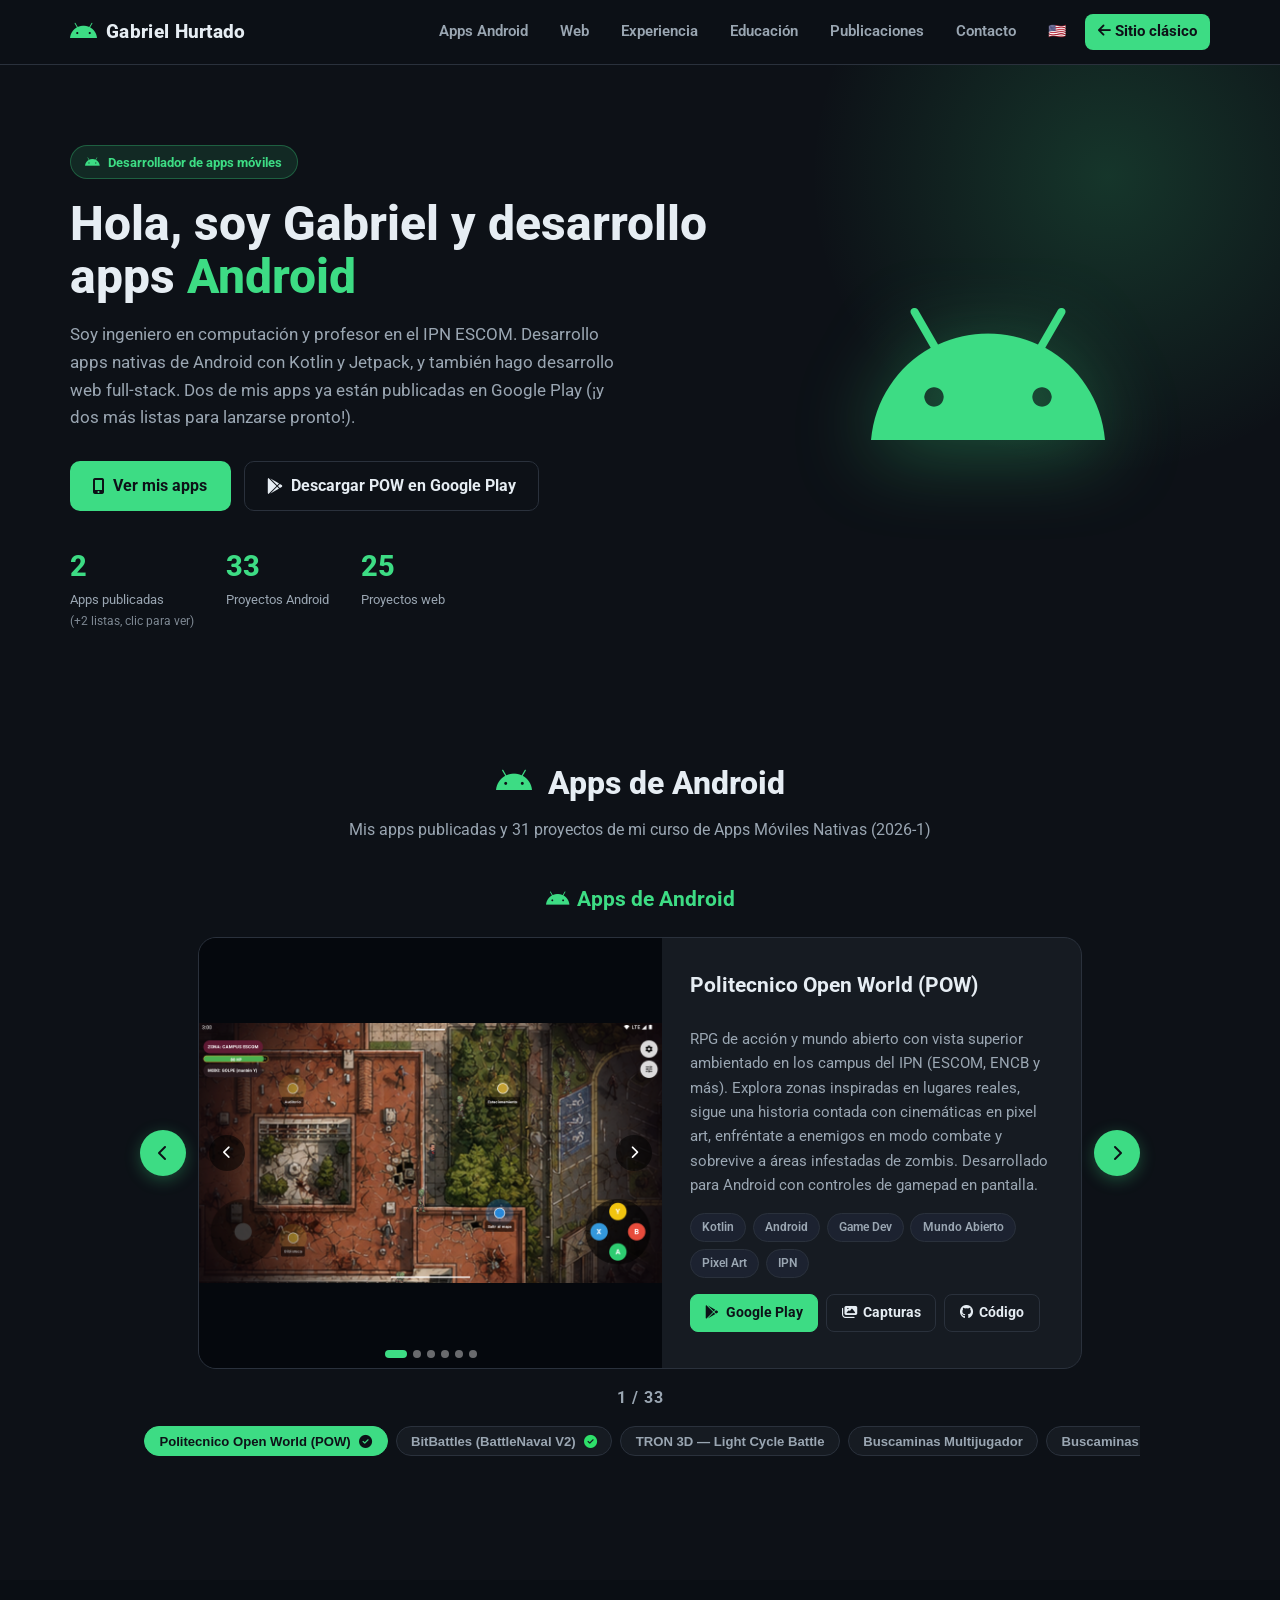
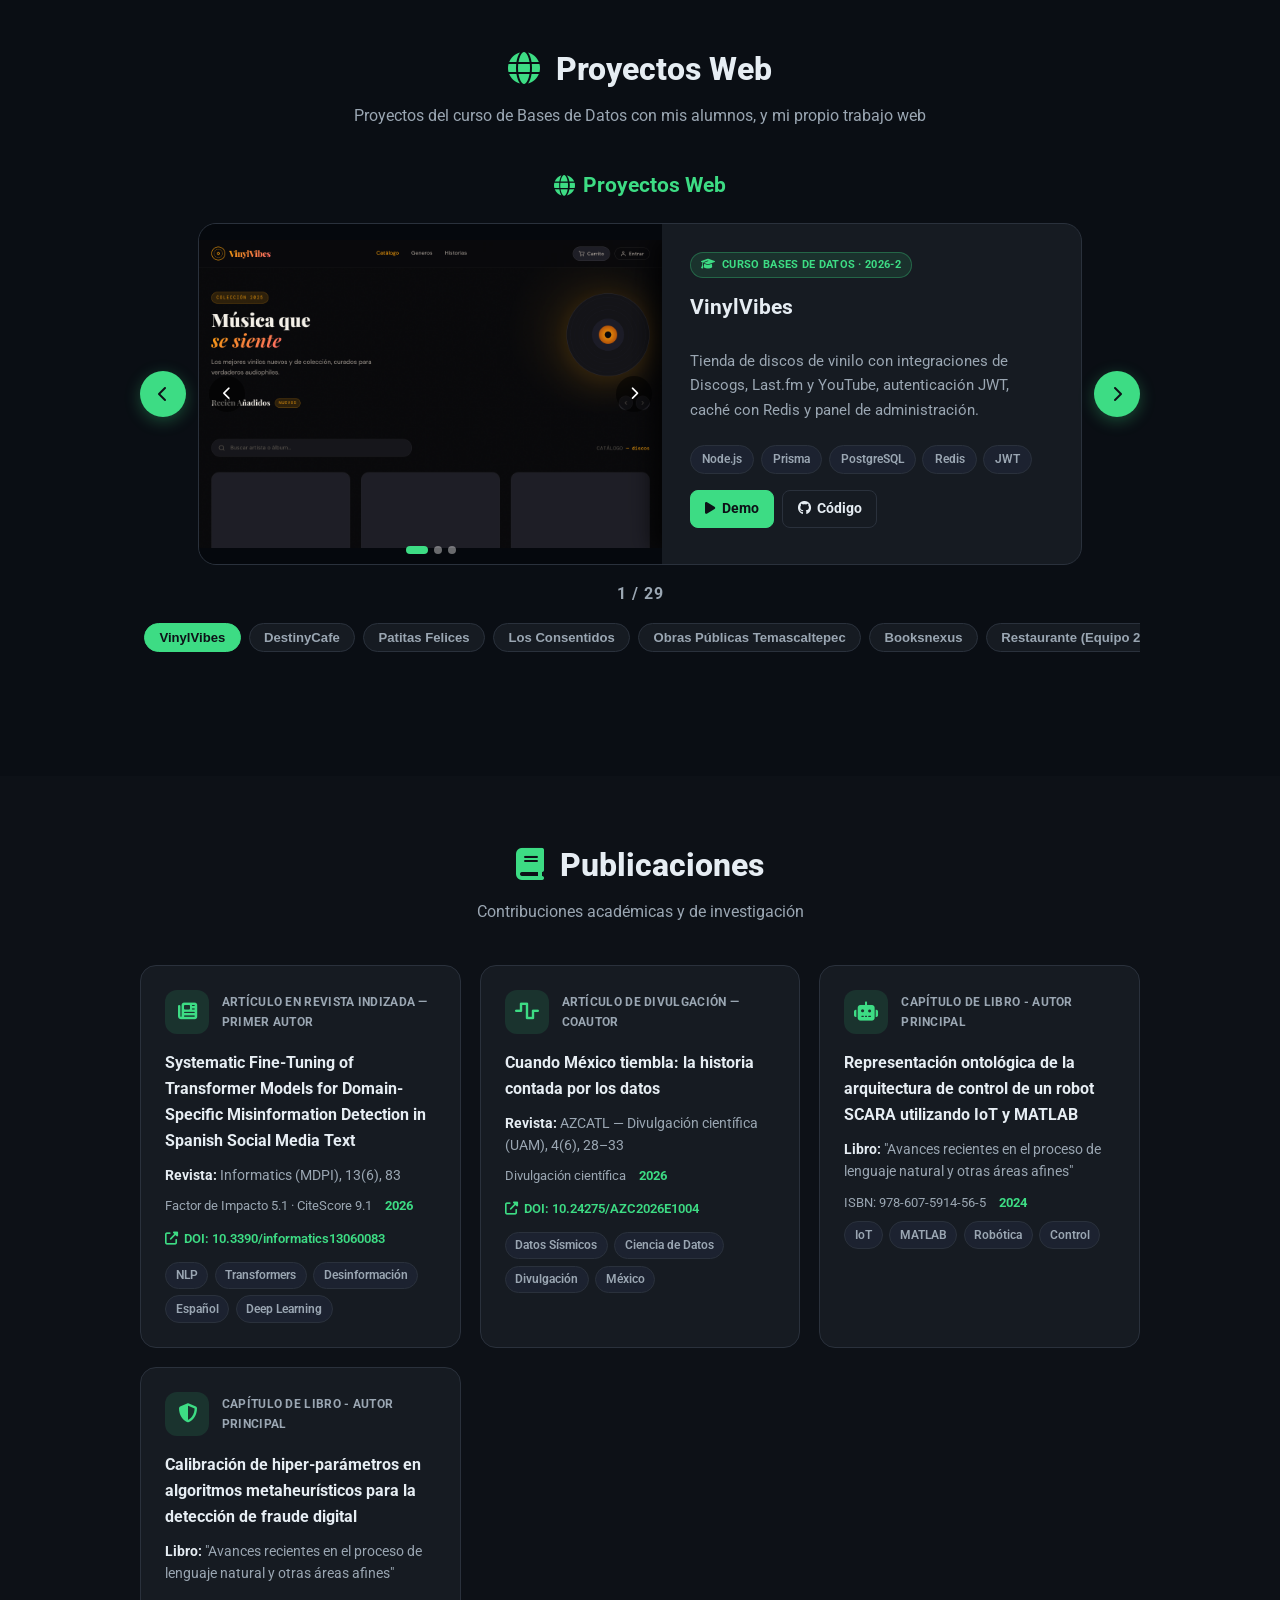
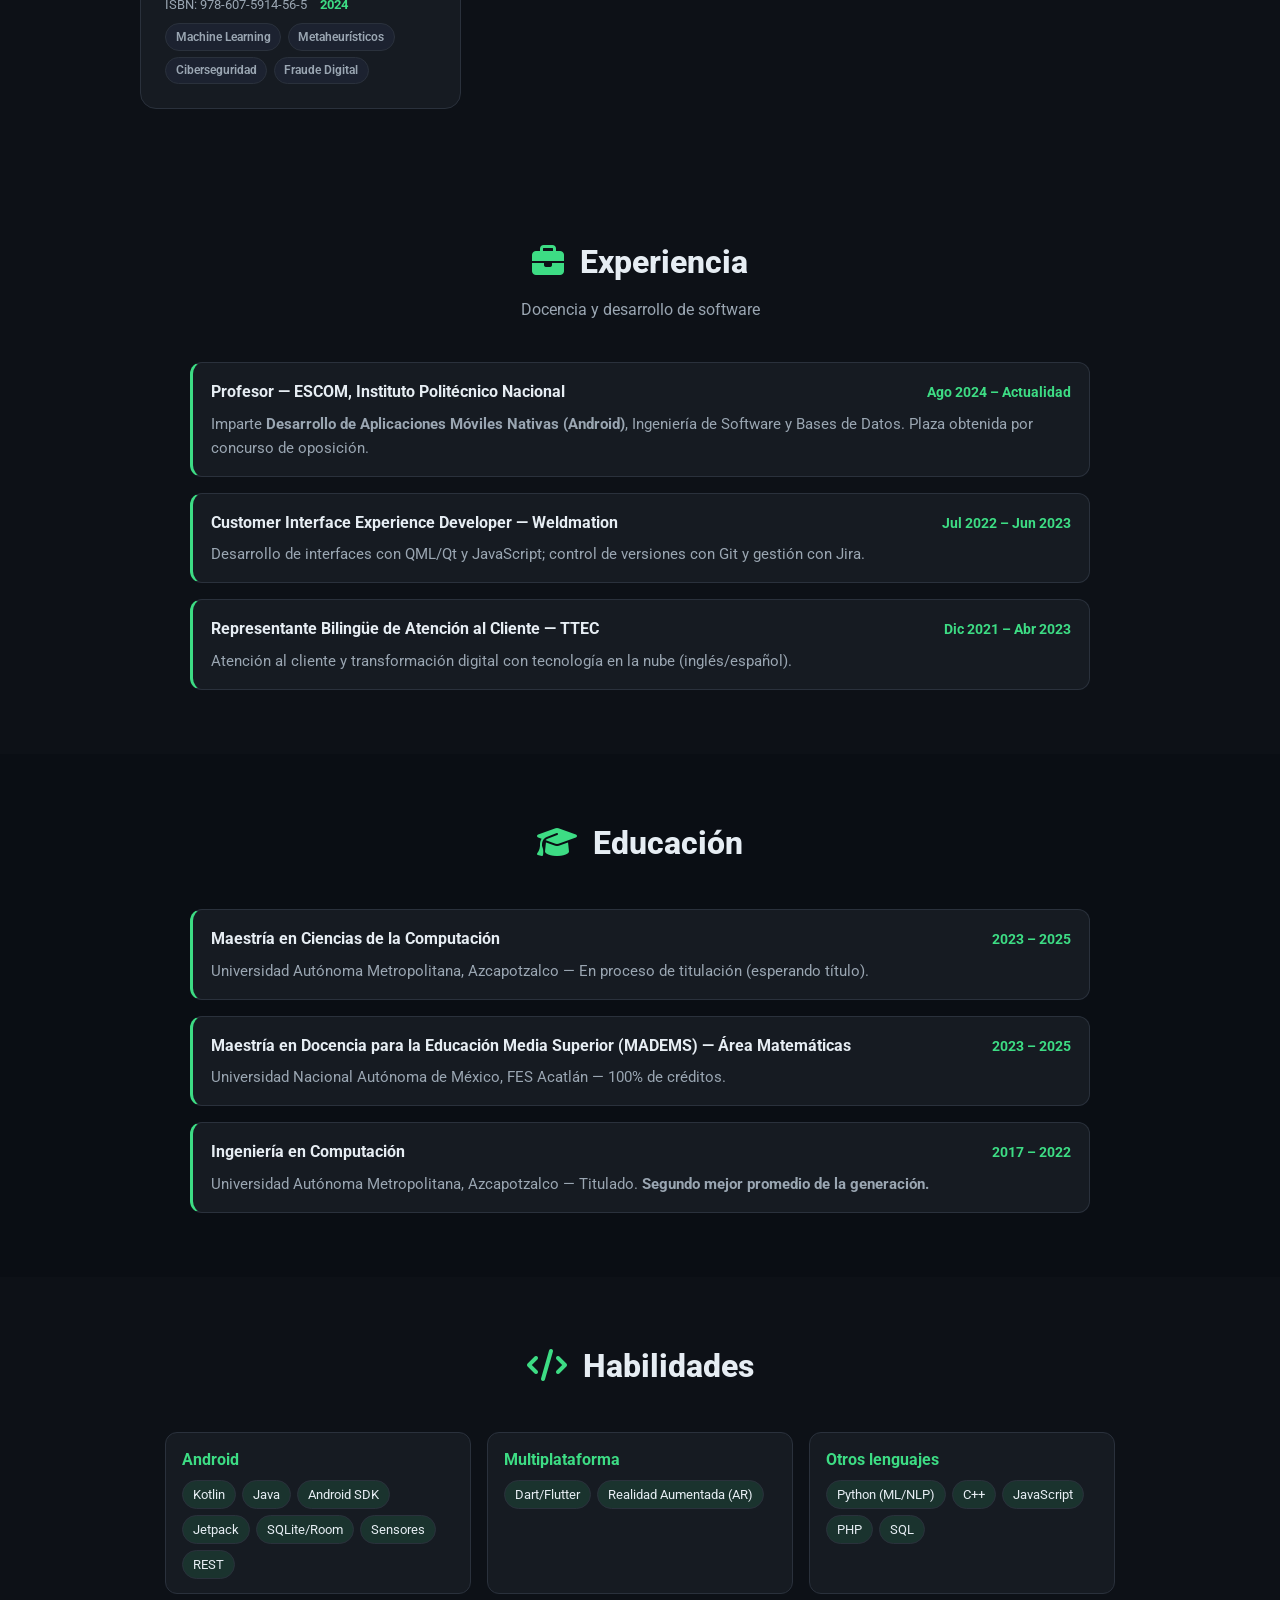
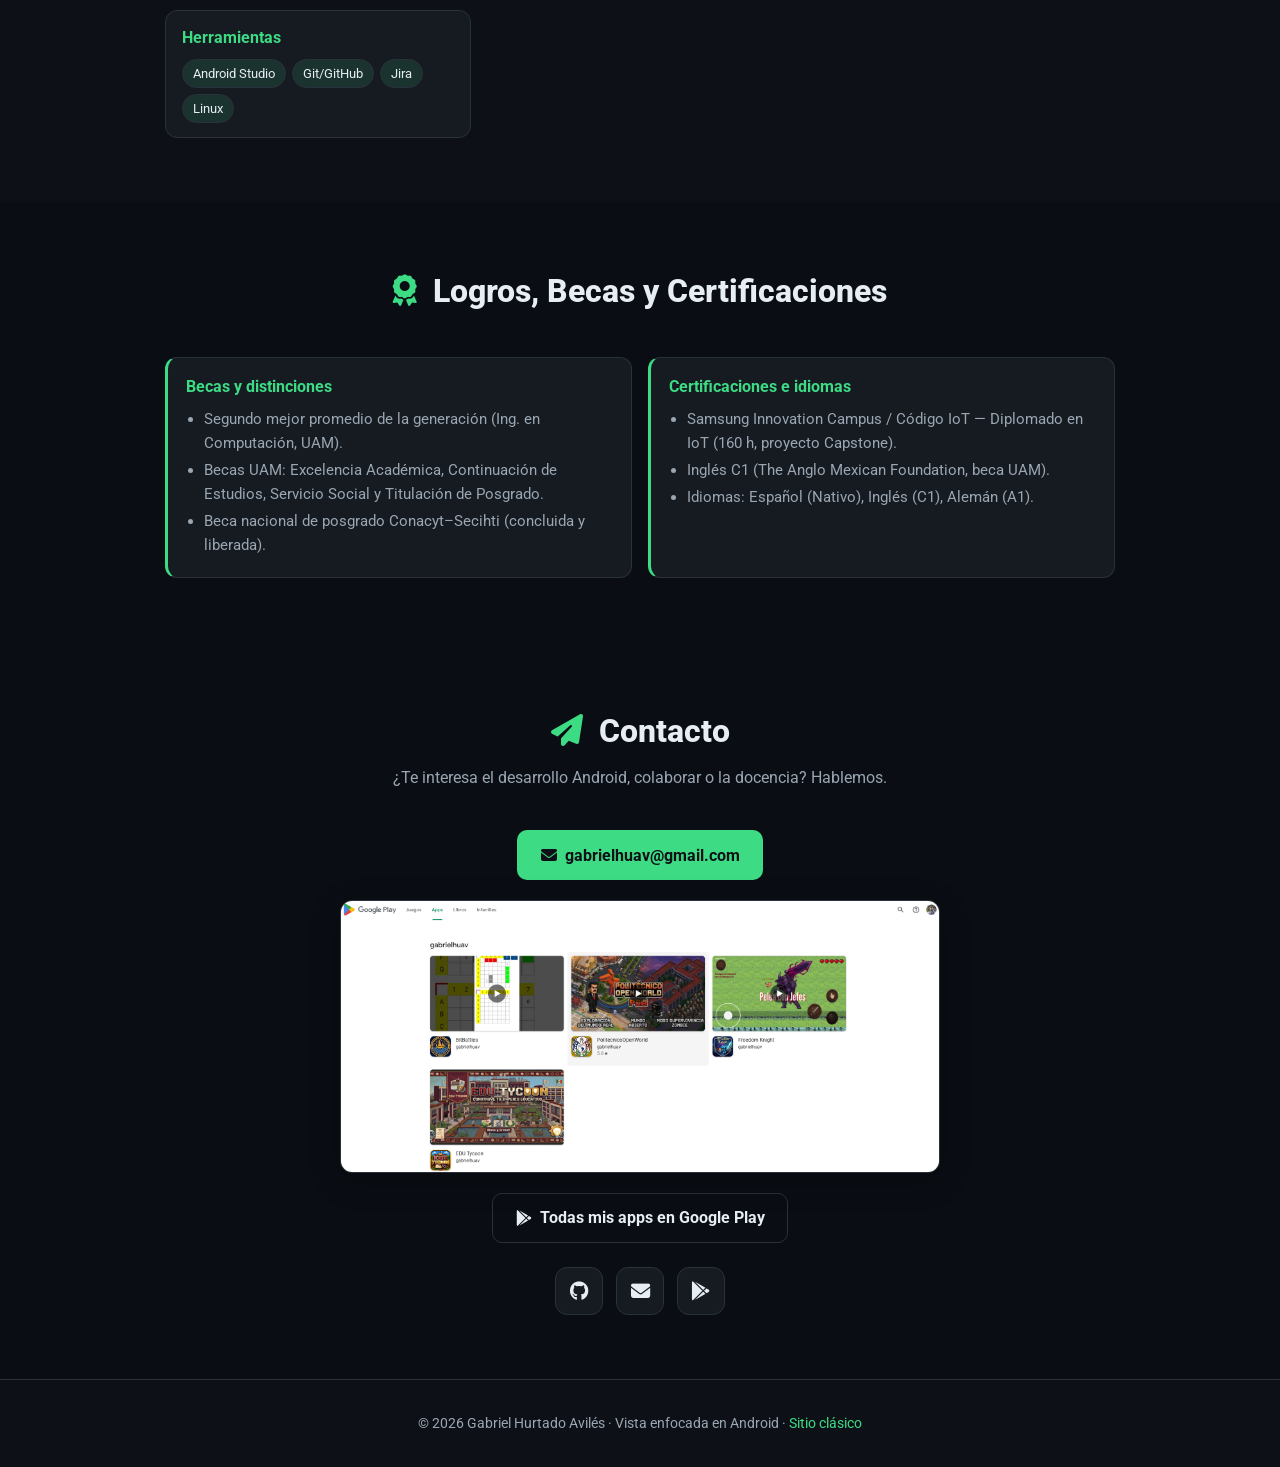
==== commit e89733d0: "Update landing page 5/9 JUL 2026" ====
--- a/android-es.html
+++ b/android-es.html
@@ -19,6 +19,8 @@
             <div class="a-nav">
                 <a href="#apps">Apps Android</a>
                 <a href="#web">Web</a>
+                <a href="#experience">Experiencia</a>
+                <a href="#education">Educación</a>
                 <a href="#pubs">Publicaciones</a>
                 <a href="#contact">Contacto</a>
                 <a href="android.html">🇺🇸</a>
@@ -32,13 +34,16 @@
             <div data-aos="fade-right">
                 <span class="a-chip"><i class="fab fa-android"></i> Desarrollador de apps móviles</span>
                 <h1 class="a-hero-title">Hola, soy Gabriel y desarrollo apps <span class="hl">Android</span></h1>
-                <p class="a-hero-sub">Soy ingeniero en computación y profesor en el IPN ESCOM. Desarrollo apps nativas de Android con Kotlin y Jetpack, y también hago desarrollo web full-stack. Dos de mis apps ya están publicadas en Google Play.</p>
+                <p class="a-hero-sub">Soy ingeniero en computación y profesor en el IPN ESCOM. Desarrollo apps nativas de Android con Kotlin y Jetpack, y también hago desarrollo web full-stack. Dos de mis apps ya están publicadas en Google Play (¡y dos más listas para lanzarse pronto!).</p>
                 <div class="a-hero-btns">
                     <a class="a-btn a-btn-primary" href="#apps"><i class="fas fa-mobile-screen-button"></i> Ver mis apps</a>
                     <a class="a-btn a-btn-ghost" href="https://play.google.com/store/apps/details?id=ovh.gabrielhuav.pow" target="_blank" rel="noopener"><i class="fab fa-google-play"></i> Descargar POW en Google Play</a>
                 </div>
                 <div class="a-stats">
-                    <div class="a-stat"><div class="num">2</div><div class="lbl">Apps publicadas</div></div>
+                    <a href="#contact" class="a-stat" style="text-decoration: none; color: inherit; cursor: pointer;">
+                        <div class="num">2</div>
+                        <div class="lbl">Apps publicadas <br><small style="font-size:0.72rem; opacity:0.8; font-weight:normal; display:block; margin-top:2px;">(+2 listas, clic para ver)</small></div>
+                    </a>
                     <div class="a-stat"><div class="num">33</div><div class="lbl">Proyectos Android</div></div>
                     <div class="a-stat"><div class="num">25</div><div class="lbl">Proyectos web</div></div>
                 </div>
@@ -223,6 +228,75 @@
         </div>
     </section>
 
+    <style>
+      .cv-list{display:flex;flex-direction:column;gap:16px;max-width:900px;margin:0 auto}
+      .cv-item{background:var(--a-surface);border:1px solid var(--a-border);border-left:3px solid var(--a-green);border-radius:12px;padding:16px 18px}
+      .cv-row{display:flex;justify-content:space-between;align-items:baseline;gap:12px;flex-wrap:wrap}
+      .cv-item h4{margin:0;color:var(--a-text);font-size:1.02rem}
+      .cv-date{color:var(--a-green);font-weight:700;font-size:.85rem;white-space:nowrap}
+      .cv-item p{margin:.4rem 0 0;color:var(--a-muted);font-size:.94rem}
+      .cv-item ul{margin:.4rem 0 0;padding-left:1.1rem;color:var(--a-muted);font-size:.94rem}
+      .cv-item li{margin:.2rem 0}
+      .cv-skills,.cv-cols{display:grid;grid-template-columns:repeat(auto-fit,minmax(260px,1fr));gap:16px;max-width:950px;margin:0 auto}
+      .cv-skill{background:var(--a-surface);border:1px solid var(--a-border);border-radius:12px;padding:14px 16px}
+      .cv-skill h4{margin:0 0 8px;color:var(--a-green)}
+      .cv-chips{display:flex;flex-wrap:wrap;gap:6px}
+      .cv-chips span{background:rgba(61,220,132,.12);color:var(--a-text);border:1px solid var(--a-border);border-radius:999px;padding:3px 10px;font-size:.82rem}
+    </style>
+
+    <section id="experience" class="a-section">
+        <div class="container">
+            <div class="a-section-head" data-aos="fade-up">
+                <h2 class="a-section-title"><i class="fas fa-briefcase"></i> Experiencia</h2>
+                <p class="a-section-sub">Docencia y desarrollo de software</p>
+            </div>
+            <div class="cv-list">
+                <div class="cv-item"><div class="cv-row"><h4>Profesor — ESCOM, Instituto Politécnico Nacional</h4><span class="cv-date">Ago 2024 – Actualidad</span></div><p>Imparte <strong>Desarrollo de Aplicaciones Móviles Nativas (Android)</strong>, Ingeniería de Software y Bases de Datos. Plaza obtenida por concurso de oposición.</p></div>
+                <div class="cv-item"><div class="cv-row"><h4>Customer Interface Experience Developer — Weldmation</h4><span class="cv-date">Jul 2022 – Jun 2023</span></div><p>Desarrollo de interfaces con QML/Qt y JavaScript; control de versiones con Git y gestión con Jira.</p></div>
+                <div class="cv-item"><div class="cv-row"><h4>Representante Bilingüe de Atención al Cliente — TTEC</h4><span class="cv-date">Dic 2021 – Abr 2023</span></div><p>Atención al cliente y transformación digital con tecnología en la nube (inglés/español).</p></div>
+            </div>
+        </div>
+    </section>
+
+    <section id="education" class="a-section alt">
+        <div class="container">
+            <div class="a-section-head" data-aos="fade-up">
+                <h2 class="a-section-title"><i class="fas fa-graduation-cap"></i> Educación</h2>
+            </div>
+            <div class="cv-list">
+                <div class="cv-item"><div class="cv-row"><h4>Maestría en Ciencias de la Computación</h4><span class="cv-date">2023 – 2025</span></div><p>Universidad Autónoma Metropolitana, Azcapotzalco — En proceso de titulación (esperando título).</p></div>
+                <div class="cv-item"><div class="cv-row"><h4>Maestría en Docencia para la Educación Media Superior (MADEMS) — Área Matemáticas</h4><span class="cv-date">2023 – 2025</span></div><p>Universidad Nacional Autónoma de México, FES Acatlán — 100% de créditos.</p></div>
+                <div class="cv-item"><div class="cv-row"><h4>Ingeniería en Computación</h4><span class="cv-date">2017 – 2022</span></div><p>Universidad Autónoma Metropolitana, Azcapotzalco — Titulado. <strong>Segundo mejor promedio de la generación.</strong></p></div>
+            </div>
+        </div>
+    </section>
+
+    <section id="skills" class="a-section">
+        <div class="container">
+            <div class="a-section-head" data-aos="fade-up">
+                <h2 class="a-section-title"><i class="fas fa-code"></i> Habilidades</h2>
+            </div>
+            <div class="cv-skills">
+                <div class="cv-skill"><h4>Android</h4><div class="cv-chips"><span>Kotlin</span><span>Java</span><span>Android SDK</span><span>Jetpack</span><span>SQLite/Room</span><span>Sensores</span><span>REST</span></div></div>
+                <div class="cv-skill"><h4>Multiplataforma</h4><div class="cv-chips"><span>Dart/Flutter</span><span>Realidad Aumentada (AR)</span></div></div>
+                <div class="cv-skill"><h4>Otros lenguajes</h4><div class="cv-chips"><span>Python (ML/NLP)</span><span>C++</span><span>JavaScript</span><span>PHP</span><span>SQL</span></div></div>
+                <div class="cv-skill"><h4>Herramientas</h4><div class="cv-chips"><span>Android Studio</span><span>Git/GitHub</span><span>Jira</span><span>Linux</span></div></div>
+            </div>
+        </div>
+    </section>
+
+    <section id="extra" class="a-section alt">
+        <div class="container">
+            <div class="a-section-head" data-aos="fade-up">
+                <h2 class="a-section-title"><i class="fas fa-award"></i> Logros, Becas y Certificaciones</h2>
+            </div>
+            <div class="cv-cols">
+                <div class="cv-item"><h4 style="color:var(--a-green);margin:0 0 6px">Becas y distinciones</h4><ul><li>Segundo mejor promedio de la generación (Ing. en Computación, UAM).</li><li>Becas UAM: Excelencia Académica, Continuación de Estudios, Servicio Social y Titulación de Posgrado.</li><li>Beca nacional de posgrado Conacyt–Secihti (concluida y liberada).</li></ul></div>
+                <div class="cv-item"><h4 style="color:var(--a-green);margin:0 0 6px">Certificaciones e idiomas</h4><ul><li>Samsung Innovation Campus / Código IoT — Diplomado en IoT (160 h, proyecto Capstone).</li><li>Inglés C1 (The Anglo Mexican Foundation, beca UAM).</li><li>Idiomas: Español (Nativo), Inglés (C1), Alemán (A1).</li></ul></div>
+            </div>
+        </div>
+    </section>
+
     <section id="contact" class="a-section alt a-contact">
         <div class="container">
             <div class="a-section-head" data-aos="fade-up">
@@ -230,10 +304,14 @@
                 <p class="a-section-sub">¿Te interesa el desarrollo Android, colaborar o la docencia? Hablemos.</p>
             </div>
             <a class="a-btn a-btn-primary" href="mailto:gabrielhuav@gmail.com"><i class="fas fa-envelope"></i> gabrielhuav@gmail.com</a>
+            <div class="developer-profile-preview" data-aos="fade-up" style="margin: 20px auto; max-width: 600px; border-radius: 12px; overflow: hidden; border: 1px solid var(--a-border); box-shadow: 0 8px 30px rgba(0,0,0,0.3);">
+                <img src="assets/images/PLAYDEVELOPER.png" alt="Perfil de Desarrollador de Google Play" style="width: 100%; display: block;">
+            </div>
+            <a class="a-btn a-btn-ghost" href="https://play.google.com/store/apps/developer?id=gabrielhuav" target="_blank" rel="noopener"><i class="fab fa-google-play"></i> Todas mis apps en Google Play</a>
             <div class="a-social">
                 <a href="https://github.com/gabrielhuav" target="_blank" rel="noopener" aria-label="GitHub"><i class="fab fa-github"></i></a>
                 <a href="mailto:gabrielhuav@gmail.com" aria-label="Email"><i class="fas fa-envelope"></i></a>
-                <a href="https://play.google.com/store/apps/details?id=ovh.gabrielhuav.pow" target="_blank" rel="noopener" aria-label="Google Play"><i class="fab fa-google-play"></i></a>
+                <a href="https://play.google.com/store/apps/developer?id=gabrielhuav" target="_blank" rel="noopener" aria-label="Google Play (perfil de desarrollador)"><i class="fab fa-google-play"></i></a>
             </div>
         </div>
     </section>
@@ -245,7 +323,7 @@
     </footer>
 
     <script>
-    window.PROJECT_DATA = {"android": [{"name": "Politecnico Open World (POW)", "desc": "RPG de acción y mundo abierto con vista superior ambientado en los campus del IPN (ESCOM, ENCB y más). Explora zonas inspiradas en lugares reales, sigue una historia contada con cinemáticas en pixel art, enfréntate a enemigos en modo combate y sobrevive a áreas infestadas de zombis. Desarrollado para Android con controles de gamepad en pantalla.", "category": "android", "tech": ["Kotlin", "Android", "Game Dev", "Mundo Abierto", "Pixel Art", "IPN"], "images": ["assets/images/pow/pow6.png", "assets/images/pow/pow1.png", "assets/images/pow/pow2.png", "assets/images/pow/pow3.png", "assets/images/pow/pow4.png", "assets/images/pow/pow5.png"], "badge": false, "badgeUrl": "", "links": [{"label": "Google Play", "url": "https://play.google.com/store/apps/details?id=ovh.gabrielhuav.pow", "icon": "fab fa-google-play"}, {"label": "Capturas", "url": "https://github.com/gabrielhuav/PolitecnicoOpenWorld", "icon": "fas fa-images"}, {"label": "Código", "url": "https://github.com/gabrielhuav/PolitecnicoOpenWorld", "icon": "fab fa-github"}]}, {"name": "BitBattles (BattleNaval V2)", "desc": "App Android educativa que combina el juego clásico de Batalla Naval con conceptos de ciencias de la computación. Enseña sistemas binarios, código ASCII y unidades de almacenamiento mediante tutoriales interactivos y juegos. Incluye modos un jugador con IA y multijugador por Bluetooth. Desarrollada para el programa MADEMS de la UNAM.", "category": "android", "tech": ["Kotlin", "Android", "Bluetooth", "Educativo", "Game Dev", "Binario", "ASCII"], "images": ["assets/images/bitbattles/bitbattles1.png", "assets/images/bitbattles/bitbattles2.png", "assets/images/bitbattles/bitbattles3.png", "assets/images/bitbattles/bitbattles4.png", "assets/images/bitbattles/bitbattles5.png", "assets/images/bitbattles/bitbattles6.png", "assets/images/bitbattles/bitbattles7.png"], "badge": false, "badgeUrl": "", "links": [{"label": "Google Play", "url": "https://play.google.com/store/apps/details?id=ovh.gabrielhuav.battlenaval_v2", "icon": "fab fa-google-play"}, {"label": "Capturas", "url": "https://github.com/gabrielhuav/BattleNaval_V2/tree/main/screenshots", "icon": "fas fa-images"}, {"label": "Código", "url": "https://github.com/gabrielhuav/BattleNaval_V2", "icon": "fab fa-github"}]}, {"name": "TRON 3D — Light Cycle Battle", "desc": "Juego de batalla de motos lightcycle inspirado en Tron: deja estelas de neón que actúan como muros letales, con multijugador Bluetooth.", "category": "android", "tech": ["Kotlin", "LibGDX", "OpenGL ES", "Bluetooth"], "images": ["https://github.com/user-attachments/assets/55153e3e-00cd-4e39-828a-f28eefd3758a", "https://github.com/user-attachments/assets/8d87b7cc-f56f-4cdb-9a30-af94b9842510", "https://github.com/user-attachments/assets/eb533c9e-35f5-4cb0-ad47-6c98be981945"], "badge": true, "badgeUrl": "https://github.com/gabrielhuav/MobileApp-Coursework-2026-1", "badgeText": "Curso Apps Móviles Nativas · 2026-1", "badgeTitle": "Proyecto desarrollado en mi curso de Desarrollo de Aplicaciones Móviles Nativas, semestre 2026-1. Clic para ver el repositorio del curso.", "links": [{"label": "Código", "url": "https://github.com/said153/Juego_LibGDX", "icon": "fab fa-github"}]}, {"name": "Buscaminas Multijugador", "desc": "Buscaminas para dos jugadores con Jetpack Compose y MVVM, modo local y Bluetooth, estadísticas y guardado de partidas.", "category": "android", "tech": ["Kotlin", "Jetpack Compose", "MVVM", "Bluetooth"], "images": ["https://raw.githubusercontent.com/GarciaGarciaAramJesua/Android/main/screenshotsGGAJ/Buscaminas/Buscaminas7.jpeg", "https://raw.githubusercontent.com/GarciaGarciaAramJesua/Android/main/screenshotsGGAJ/Buscaminas/Buscaminas1.jpeg", "https://raw.githubusercontent.com/GarciaGarciaAramJesua/Android/main/screenshotsGGAJ/Buscaminas/Buscaminas2.jpeg", "https://raw.githubusercontent.com/GarciaGarciaAramJesua/Android/main/screenshotsGGAJ/Buscaminas/Buscaminas3.jpeg"], "badge": true, "badgeUrl": "https://github.com/gabrielhuav/MobileApp-Coursework-2026-1", "badgeText": "Curso Apps Móviles Nativas · 2026-1", "badgeTitle": "Proyecto desarrollado en mi curso de Desarrollo de Aplicaciones Móviles Nativas, semestre 2026-1. Clic para ver el repositorio del curso.", "links": [{"label": "Código", "url": "https://github.com/PabloGranados/Juego2P", "icon": "fab fa-github"}]}, {"name": "Buscaminas Multijugador (v2)", "desc": "Variante multijugador local de Buscaminas con reglas personalizadas, límite de tiempo, guardado automático y modo oscuro.", "category": "android", "tech": ["Kotlin", "Jetpack Compose", "Android SDK"], "images": ["https://github.com/user-attachments/assets/d2c719c5-0011-4aea-b42c-fd708bc2a914", "https://github.com/user-attachments/assets/75de9504-3b0a-4c3f-a721-d41468eda1c7", "https://github.com/user-attachments/assets/9aa01ecb-4fe7-46bd-8d29-862cd8846656", "https://github.com/user-attachments/assets/ad89fcd6-f9d6-4273-87fb-57bc08eff068"], "badge": true, "badgeUrl": "https://github.com/gabrielhuav/MobileApp-Coursework-2026-1", "badgeText": "Curso Apps Móviles Nativas · 2026-1", "badgeTitle": "Proyecto desarrollado en mi curso de Desarrollo de Aplicaciones Móviles Nativas, semestre 2026-1. Clic para ver el repositorio del curso.", "links": [{"label": "Código", "url": "https://github.com/cris8pm/DAMN-7CV2", "icon": "fab fa-github"}]}, {"name": "NutriScan AI", "desc": "Identificador de alimentos con visión artificial que clasifica 62 categorías de frutas y verduras con Deep Learning, 100% offline en Android.", "category": "android", "tech": ["Python", "TensorFlow", "EfficientNet", "TF Lite"], "images": ["https://github.com/user-attachments/assets/fb995131-4ea8-4112-9aa9-f1d51828eb04", "https://github.com/user-attachments/assets/ee2cb4d2-408a-4fa8-9498-e786dce4418c", "https://github.com/user-attachments/assets/096b9b37-4325-4e9b-a8b3-4ccb48885ca4"], "badge": true, "badgeUrl": "https://github.com/gabrielhuav/MobileApp-Coursework-2026-1", "badgeText": "Curso Apps Móviles Nativas · 2026-1", "badgeTitle": "Proyecto desarrollado en mi curso de Desarrollo de Aplicaciones Móviles Nativas, semestre 2026-1. Clic para ver el repositorio del curso.", "links": [{"label": "Código", "url": "https://github.com/KevinDz11/Identificador-de-frutas-con-ML", "icon": "fab fa-github"}, {"label": "Tutorial", "url": "https://youtu.be/5GjMJrkjf7g", "icon": "fab fa-youtube"}, {"label": "Presentación", "url": "https://www.canva.com/design/DAG9lyLCIic/1rKlR4YnadxxEYtAmHNE2g/edit", "icon": "fas fa-file-lines"}]}, {"name": "Chess Multiplayer", "desc": "Ajedrez ligero para Android con interfaz táctil, historial de partidas con búsqueda y estadísticas de rendimiento.", "category": "android", "tech": ["Kotlin", "Android SDK", "Material Design", "SQLite"], "images": ["https://raw.githubusercontent.com/IrminDev/Chess-Mobile/refs/heads/master/assets/main.jpg", "https://raw.githubusercontent.com/IrminDev/Chess-Mobile/refs/heads/master/assets/match.jpg", "https://raw.githubusercontent.com/IrminDev/Chess-Mobile/refs/heads/master/assets/checkmate.jpg", "https://raw.githubusercontent.com/IrminDev/Chess-Mobile/refs/heads/master/assets/statistics.jpg"], "badge": true, "badgeUrl": "https://github.com/gabrielhuav/MobileApp-Coursework-2026-1", "badgeText": "Curso Apps Móviles Nativas · 2026-1", "badgeTitle": "Proyecto desarrollado en mi curso de Desarrollo de Aplicaciones Móviles Nativas, semestre 2026-1. Clic para ver el repositorio del curso.", "links": [{"label": "Código", "url": "https://github.com/IrminDev/Chess-Mobile", "icon": "fab fa-github"}]}, {"name": "ShareCrypt", "desc": "App para compartir archivos y secretos de forma segura mediante cifrado end-to-end y verificación de transferencias.", "category": "android", "tech": ["Kotlin", "Cryptography", "Bluetooth", "WiFi Direct"], "images": ["https://raw.githubusercontent.com/IrminDev/ShareCrypt/refs/heads/main/assets/menu.jpg", "https://raw.githubusercontent.com/IrminDev/ShareCrypt/refs/heads/main/assets/files.jpg", "https://raw.githubusercontent.com/IrminDev/ShareCrypt/refs/heads/main/assets/secrets.jpg", "https://raw.githubusercontent.com/IrminDev/ShareCrypt/refs/heads/main/assets/key_man.jpg"], "badge": true, "badgeUrl": "https://github.com/gabrielhuav/MobileApp-Coursework-2026-1", "badgeText": "Curso Apps Móviles Nativas · 2026-1", "badgeTitle": "Proyecto desarrollado en mi curso de Desarrollo de Aplicaciones Móviles Nativas, semestre 2026-1. Clic para ver el repositorio del curso.", "links": [{"label": "Código", "url": "https://github.com/IrminDev/ShareCrypt", "icon": "fab fa-github"}]}, {"name": "Explorador de Archivos", "desc": "Gestor de archivos con navegación por almacenamiento interno/externo, operaciones CRUD y temas Guinda IPN / Azul ESCOM.", "category": "android", "tech": ["Kotlin", "Material Design 3"], "images": ["https://github.com/user-attachments/assets/14f39f28-8a89-4cc7-a06e-944baecd2960", "https://github.com/user-attachments/assets/07833bde-68c2-439b-a2b8-d0c0fe5da5a3", "https://github.com/user-attachments/assets/4811e457-995d-48f4-82a1-b374fab71c4e", "https://github.com/user-attachments/assets/0fa78a21-718d-4e5d-addb-7590c9cac8f3"], "badge": true, "badgeUrl": "https://github.com/gabrielhuav/MobileApp-Coursework-2026-1", "badgeText": "Curso Apps Móviles Nativas · 2026-1", "badgeTitle": "Proyecto desarrollado en mi curso de Desarrollo de Aplicaciones Móviles Nativas, semestre 2026-1. Clic para ver el repositorio del curso.", "links": [{"label": "Código", "url": "https://github.com/DiFlyy/Practica_3", "icon": "fab fa-github"}]}, {"name": "Explorador de Archivos (v2)", "desc": "Gestor de almacenamiento con navegación de directorios, Storage Access Framework y RecyclerView optimizado.", "category": "android", "tech": ["Kotlin", "Coroutines", "SAF", "RecyclerView"], "images": ["https://github.com/user-attachments/assets/0411c58f-e223-42d4-87e2-115519bbe137", "https://github.com/user-attachments/assets/aaf74c4e-2f12-4fc4-91e0-96522c3ed815", "https://github.com/user-attachments/assets/c8c37aa3-3aa5-435a-855b-c7e146f2ecf9"], "badge": true, "badgeUrl": "https://github.com/gabrielhuav/MobileApp-Coursework-2026-1", "badgeText": "Curso Apps Móviles Nativas · 2026-1", "badgeTitle": "Proyecto desarrollado en mi curso de Desarrollo de Aplicaciones Móviles Nativas, semestre 2026-1. Clic para ver el repositorio del curso.", "links": [{"label": "Código", "url": "https://github.com/TonyRV8/Pr-ctica-3-Aplicaciones-nativas", "icon": "fab fa-github"}]}, {"name": "Memorama Colorido", "desc": "Juego de memoria con modos solo, versus local y Bluetooth, con efectos de partículas en LibGDX.", "category": "android", "tech": ["Kotlin", "LibGDX", "OpenGL ES", "Bluetooth"], "images": ["https://github.com/user-attachments/assets/7248e79d-bfe1-4889-b6c8-f180cba9e4ca", "https://github.com/user-attachments/assets/b223774d-0ca3-464f-8df1-e52e70c0019a"], "badge": true, "badgeUrl": "https://github.com/gabrielhuav/MobileApp-Coursework-2026-1", "badgeText": "Curso Apps Móviles Nativas · 2026-1", "badgeTitle": "Proyecto desarrollado en mi curso de Desarrollo de Aplicaciones Móviles Nativas, semestre 2026-1. Clic para ver el repositorio del curso.", "links": [{"label": "Código", "url": "https://github.com/Gabriel024226/juegopara2jugadoresgratis", "icon": "fab fa-github"}]}, {"name": "Memorama (Local / IA / Bluetooth)", "desc": "Memorama con modos local, vs IA y Bluetooth, además de repeticiones de partidas guardadas en XML.", "category": "android", "tech": ["Kotlin", "Jetpack Compose", "Material 3", "Bluetooth"], "images": ["https://github.com/SoyLeth/Desarrollo_de_aplicaciones_moviles_nativas/blob/master/Juego%20Memorama/images/img1.jpg?raw=true", "https://github.com/SoyLeth/Desarrollo_de_aplicaciones_moviles_nativas/raw/master/Juego%20Memorama/images/img2.jpg", "https://github.com/SoyLeth/Desarrollo_de_aplicaciones_moviles_nativas/raw/master/Juego%20Memorama/images/img5.jpg", "https://github.com/SoyLeth/Desarrollo_de_aplicaciones_moviles_nativas/raw/master/Juego%20Memorama/images/img6.jpg"], "badge": true, "badgeUrl": "https://github.com/gabrielhuav/MobileApp-Coursework-2026-1", "badgeText": "Curso Apps Móviles Nativas · 2026-1", "badgeTitle": "Proyecto desarrollado en mi curso de Desarrollo de Aplicaciones Móviles Nativas, semestre 2026-1. Clic para ver el repositorio del curso.", "links": [{"label": "Código", "url": "https://github.com/SoyLeth/Desarrollo_de_aplicaciones_moviles_nativas", "icon": "fab fa-github"}]}, {"name": "Conecta 4", "desc": "Conecta 4 con modos local, contra IA y multijugador Bluetooth, con historial de partidas.", "category": "android", "tech": ["Kotlin", "Android SDK", "Bluetooth"], "images": ["https://github.com/user-attachments/assets/0b08ae78-b96b-46a4-bbde-f8882aaeda59", "https://github.com/user-attachments/assets/fe4f2ec6-978b-4110-a59f-3a9dfcfa93cf", "https://github.com/user-attachments/assets/c44fe8d6-7f86-4b64-ae00-d1b1bb74387a", "https://github.com/user-attachments/assets/5d2e7c5c-3118-46d9-b082-6ec5fd46ceba"], "badge": true, "badgeUrl": "https://github.com/gabrielhuav/MobileApp-Coursework-2026-1", "badgeText": "Curso Apps Móviles Nativas · 2026-1", "badgeTitle": "Proyecto desarrollado en mi curso de Desarrollo de Aplicaciones Móviles Nativas, semestre 2026-1. Clic para ver el repositorio del curso.", "links": [{"label": "Código", "url": "https://github.com/RuloMtz93/Raul_Martinez_Moviles_7CV2-2025", "icon": "fab fa-github"}]}, {"name": "Blackjack (21)", "desc": "Blackjack clásico para 2 jugadores contra la casa, multijugador Bluetooth e historial de partidas.", "category": "android", "tech": ["Kotlin", "Bluetooth"], "images": ["https://github.com/user-attachments/assets/066090a5-69e5-4c8f-b8e1-6aa04ff91c83", "https://github.com/user-attachments/assets/9b348486-b3f8-4883-b5f2-a59b8fcfa4b2", "https://github.com/user-attachments/assets/77e6e80e-4637-4490-bd94-2170a476263c", "https://github.com/user-attachments/assets/25b9673e-bee8-4ebd-8182-ba21076247b7"], "badge": true, "badgeUrl": "https://github.com/gabrielhuav/MobileApp-Coursework-2026-1", "badgeText": "Curso Apps Móviles Nativas · 2026-1", "badgeTitle": "Proyecto desarrollado en mi curso de Desarrollo de Aplicaciones Móviles Nativas, semestre 2026-1. Clic para ver el repositorio del curso.", "links": [{"label": "Código", "url": "https://github.com/Brandonttt/Juego", "icon": "fab fa-github"}]}, {"name": "Tiro al Blanco", "desc": "Juego multijugador local donde dos jugadores disparan canicas a una diana controlando dirección y fuerza por touch.", "category": "android", "tech": ["Kotlin", "Touch", "JSON"], "images": ["https://github.com/user-attachments/assets/93a6597d-c718-4f0c-b072-7773f6b8f8d6", "https://github.com/user-attachments/assets/e502eb10-9c6d-4fa3-a015-b67bf42dc09c", "https://github.com/user-attachments/assets/01bfd00e-d43b-4df3-a2a3-139b7d76a51d"], "badge": true, "badgeUrl": "https://github.com/gabrielhuav/MobileApp-Coursework-2026-1", "badgeText": "Curso Apps Móviles Nativas · 2026-1", "badgeTitle": "Proyecto desarrollado en mi curso de Desarrollo de Aplicaciones Móviles Nativas, semestre 2026-1. Clic para ver el repositorio del curso.", "links": [{"label": "Código", "url": "https://github.com/JaredFs123456/Multijugador", "icon": "fab fa-github"}]}, {"name": "Pokédex Flutter", "desc": "Pokédex completa en Flutter que consume PokeAPI, con autenticación Firebase, favoritos persistentes y notificaciones locales.", "category": "android", "tech": ["Flutter", "Dart", "Riverpod", "Firebase"], "images": ["https://github.com/user-attachments/assets/22838c32-48bd-4c5a-be91-a519ca07a9ba", "https://github.com/user-attachments/assets/e98855ef-0906-4d44-b97b-e815ed4dce2d", "https://github.com/user-attachments/assets/15111fa0-9f90-4847-bd8f-124345a6dff7"], "badge": true, "badgeUrl": "https://github.com/gabrielhuav/MobileApp-Coursework-2026-1", "badgeText": "Curso Apps Móviles Nativas · 2026-1", "badgeTitle": "Proyecto desarrollado en mi curso de Desarrollo de Aplicaciones Móviles Nativas, semestre 2026-1. Clic para ver el repositorio del curso.", "links": [{"label": "Código", "url": "https://github.com/Vanwsssa/Pokedex", "icon": "fab fa-github"}]}, {"name": "Yu-Gi-Oh! Card Database", "desc": "Consulta de cartas de Yu-Gi-Oh! con arquitectura MVVM, Retrofit, Coroutines y Room para persistencia local.", "category": "android", "tech": ["Kotlin", "MVVM", "Retrofit", "Room"], "images": ["https://user-images.githubusercontent.com/115143423/202418155-bcb8288e-8656-47f1-b4f6-0a1e8a698313.jpg", "https://user-images.githubusercontent.com/115143423/202418163-99979532-7e1e-4aef-b6da-85835960f53b.jpg", "https://user-images.githubusercontent.com/115143423/202420839-5b6591b2-951a-491d-8a96-f3b58bf420a8.jpg"], "badge": true, "badgeUrl": "https://github.com/gabrielhuav/MobileApp-Coursework-2026-1", "badgeText": "Curso Apps Móviles Nativas · 2026-1", "badgeTitle": "Proyecto desarrollado en mi curso de Desarrollo de Aplicaciones Móviles Nativas, semestre 2026-1. Clic para ver el repositorio del curso.", "links": [{"label": "Código", "url": "https://github.com/diegoxze35/Yu-Gi-Oh-Card-database-app", "icon": "fab fa-github"}]}, {"name": "TVMaze API App", "desc": "App con API REST propia y pública (TVMaze), autenticación JWT, sincronización offline/online y panel de administrador.", "category": "android", "tech": ["Kotlin", "Retrofit", "Room", "Node.js"], "images": ["https://raw.githubusercontent.com/LuisContla/DesarrolloAppsMoviles/main/Pr%C3%A1ctica%205/Capturas/Vista1.jpg", "https://raw.githubusercontent.com/LuisContla/DesarrolloAppsMoviles/main/Pr%C3%A1ctica%205/Capturas/Vista2.jpg", "https://raw.githubusercontent.com/LuisContla/DesarrolloAppsMoviles/main/Pr%C3%A1ctica%205/Capturas/Vista3.jpg", "https://raw.githubusercontent.com/LuisContla/DesarrolloAppsMoviles/main/Pr%C3%A1ctica%205/Capturas/Vista4.jpg"], "badge": true, "badgeUrl": "https://github.com/gabrielhuav/MobileApp-Coursework-2026-1", "badgeText": "Curso Apps Móviles Nativas · 2026-1", "badgeTitle": "Proyecto desarrollado en mi curso de Desarrollo de Aplicaciones Móviles Nativas, semestre 2026-1. Clic para ver el repositorio del curso.", "links": [{"label": "Código", "url": "https://github.com/LuisContla/DesarrolloAppsMoviles/tree/main/Pr%C3%A1ctica%205", "icon": "fab fa-github"}]}, {"name": "CineVerse", "desc": "Buscador y recomendador de series con Jetpack Compose, favoritos sincronizados en Firebase y API de TVMaze.", "category": "android", "tech": ["Kotlin", "Jetpack Compose", "MVVM", "Firebase"], "images": ["https://github.com/RUME05/practica5-Consulta_Basesdedatos_viaAPIs/blob/master/capsP5/1.jpg?raw=true", "https://github.com/RUME05/practica5-Consulta_Basesdedatos_viaAPIs/blob/master/capsP5/2.jpg?raw=true", "https://github.com/RUME05/practica5-Consulta_Basesdedatos_viaAPIs/blob/master/capsP5/3.jpg?raw=true"], "badge": true, "badgeUrl": "https://github.com/gabrielhuav/MobileApp-Coursework-2026-1", "badgeText": "Curso Apps Móviles Nativas · 2026-1", "badgeTitle": "Proyecto desarrollado en mi curso de Desarrollo de Aplicaciones Móviles Nativas, semestre 2026-1. Clic para ver el repositorio del curso.", "links": [{"label": "Código", "url": "https://github.com/RUME05/practica5-Consulta_Basesdedatos_viaAPIs", "icon": "fab fa-github"}]}, {"name": "Rastreador de Ubicación IPN", "desc": "Rastreo GPS en tiempo real con OpenStreetMap, foreground service, intervalos configurables e historial en JSON.", "category": "android", "tech": ["Kotlin", "osmdroid", "Foreground Service", "JSON"], "images": ["https://github.com/Alejandro261102/ExamenMoviles/blob/main/Imagenes/Intervalo_10s.jpeg?raw=true", "https://github.com/Alejandro261102/ExamenMoviles/blob/main/Imagenes/Modo_obscuro.jpeg?raw=true", "https://github.com/Alejandro261102/ExamenMoviles/blob/main/Imagenes/Modo_azul.jpeg?raw=true", "https://github.com/Alejandro261102/ExamenMoviles/blob/main/Imagenes/Historial.jpeg?raw=true"], "badge": true, "badgeUrl": "https://github.com/gabrielhuav/MobileApp-Coursework-2026-1", "badgeText": "Curso Apps Móviles Nativas · 2026-1", "badgeTitle": "Proyecto desarrollado en mi curso de Desarrollo de Aplicaciones Móviles Nativas, semestre 2026-1. Clic para ver el repositorio del curso.", "links": [{"label": "Código", "url": "https://github.com/Alejandro261102/ExamenMoviles", "icon": "fab fa-github"}]}, {"name": "Rastreo GPS", "desc": "App de rastreo GPS con historial visual, medidor de precisión en tiempo real y gestión de datos en JSON.", "category": "android", "tech": ["Kotlin", "OpenStreetMap", "JSON"], "images": ["https://github.com/user-attachments/assets/1969b206-834c-4775-89aa-3da1249571f5", "https://github.com/user-attachments/assets/5b50ba3f-4efd-4523-ab9b-a820ec8af12b", "https://github.com/user-attachments/assets/02c5a9b4-d4c9-48b6-a3c4-3427bc187c65", "https://github.com/user-attachments/assets/4eb24844-e92a-4ddd-b335-b04fa480c890"], "badge": true, "badgeUrl": "https://github.com/gabrielhuav/MobileApp-Coursework-2026-1", "badgeText": "Curso Apps Móviles Nativas · 2026-1", "badgeTitle": "Proyecto desarrollado en mi curso de Desarrollo de Aplicaciones Móviles Nativas, semestre 2026-1. Clic para ver el repositorio del curso.", "links": [{"label": "Código", "url": "https://github.com/gael-marquez/Examen_Moviles", "icon": "fab fa-github"}]}, {"name": "Visor Ciudadano", "desc": "App de participación ciudadana con reportes geolocalizados, mapa de calor y semáforo de riesgo por densidad de reportes.", "category": "android", "tech": ["Kotlin", "Jetpack Compose", "Google Maps", "Firebase"], "images": ["https://github.com/user-attachments/assets/f117fc10-9993-4d78-9734-92efdd320e7a", "https://github.com/user-attachments/assets/efffefba-1b28-41bb-a4c6-78605ea8539f", "https://github.com/user-attachments/assets/4be6c2d1-b6e8-4354-96f3-81ac749fa96f", "https://github.com/user-attachments/assets/bbc68c46-10fe-49eb-b98d-8387c5e30980"], "badge": true, "badgeUrl": "https://github.com/gabrielhuav/MobileApp-Coursework-2026-1", "badgeText": "Curso Apps Móviles Nativas · 2026-1", "badgeTitle": "Proyecto desarrollado en mi curso de Desarrollo de Aplicaciones Móviles Nativas, semestre 2026-1. Clic para ver el repositorio del curso.", "links": [{"label": "Código", "url": "https://github.com/LynxBard/VisorCiudadano", "icon": "fab fa-github"}]}, {"name": "Tracklim", "desc": "Explorador de circuitos de carreras con Google Maps SDK, trazados reales e historial de ganadores.", "category": "android", "tech": ["Kotlin", "Google Maps SDK"], "images": ["https://github.com/user-attachments/assets/c930ea61-8954-40a2-9443-c652405da3d5", "https://github.com/user-attachments/assets/4819534f-0af7-4c01-9b1b-e599500df462", "https://github.com/user-attachments/assets/6a1d59d5-1fbf-4919-ab4c-6063463c3a99", "https://github.com/user-attachments/assets/955d667b-d2b0-4d99-8245-c0248f962228"], "badge": true, "badgeUrl": "https://github.com/gabrielhuav/MobileApp-Coursework-2026-1", "badgeText": "Curso Apps Móviles Nativas · 2026-1", "badgeTitle": "Proyecto desarrollado en mi curso de Desarrollo de Aplicaciones Móviles Nativas, semestre 2026-1. Clic para ver el repositorio del curso.", "links": [{"label": "Código", "url": "https://github.com/DLaVegaA/Practica2_tareas2y3", "icon": "fab fa-github"}]}, {"name": "Cámara y Micrófono", "desc": "App nativa para capturar fotos con CameraX (filtros en vivo) y grabar audio, con galería multimedia integrada.", "category": "android", "tech": ["Kotlin", "CameraX"], "images": ["https://github.com/user-attachments/assets/aa0ac2de-282a-49cc-b2ad-148a700fc01f", "https://github.com/user-attachments/assets/3e56d131-7911-4898-8229-5a92921267e3", "https://github.com/user-attachments/assets/f5a544c8-52e9-427f-9817-b8c01be421c8", "https://github.com/user-attachments/assets/cdc0a05b-d9a0-4c3d-96b4-f0e8834fea0f"], "badge": true, "badgeUrl": "https://github.com/gabrielhuav/MobileApp-Coursework-2026-1", "badgeText": "Curso Apps Móviles Nativas · 2026-1", "badgeTitle": "Proyecto desarrollado en mi curso de Desarrollo de Aplicaciones Móviles Nativas, semestre 2026-1. Clic para ver el repositorio del curso.", "links": [{"label": "Código", "url": "https://github.com/said153/Pr-ctica-3-Aplicaciones-nativas", "icon": "fab fa-github"}]}, {"name": "JoJo's Interactive App", "desc": "App interactiva con información de los personajes de JoJo's Bizarre Adventure, sus poderes y estadísticas.", "category": "android", "tech": ["Kotlin", "Material Design"], "images": ["https://github.com/user-attachments/assets/18521dc9-afd7-4633-8e2f-f36ba6d957c3", "https://github.com/user-attachments/assets/886f8365-fe00-4f5c-9964-b476cec515f1", "https://github.com/user-attachments/assets/00336ff7-5dc0-42b4-8060-67539453a51d"], "badge": true, "badgeUrl": "https://github.com/gabrielhuav/MobileApp-Coursework-2026-1", "badgeText": "Curso Apps Móviles Nativas · 2026-1", "badgeTitle": "Proyecto desarrollado en mi curso de Desarrollo de Aplicaciones Móviles Nativas, semestre 2026-1. Clic para ver el repositorio del curso.", "links": [{"label": "Código", "url": "https://github.com/leay21/Tarea2", "icon": "fab fa-github"}]}, {"name": "App de Salud Dental", "desc": "App educativa sobre salud dental con navegación por fragments, videos integrados y persistencia con SharedPreferences.", "category": "android", "tech": ["Kotlin", "Fragments", "SharedPreferences"], "images": ["https://github.com/user-attachments/assets/757cc192-eee9-457f-9a1a-a7e7a270c25a", "https://github.com/user-attachments/assets/6fb90cf4-4a1f-4342-a86d-8a4ad1e5d04c", "https://github.com/user-attachments/assets/fd05142d-7cae-453d-80b9-d9470e82a5c9", "https://github.com/user-attachments/assets/e812ec6e-a03e-454f-9669-2494de90e8b3"], "badge": true, "badgeUrl": "https://github.com/gabrielhuav/MobileApp-Coursework-2026-1", "badgeText": "Curso Apps Móviles Nativas · 2026-1", "badgeTitle": "Proyecto desarrollado en mi curso de Desarrollo de Aplicaciones Móviles Nativas, semestre 2026-1. Clic para ver el repositorio del curso.", "links": [{"label": "Código", "url": "https://github.com/Vanwsssa/Practica2", "icon": "fab fa-github"}]}, {"name": "Viaje Prehistórico", "desc": "App interactiva para explorar eras prehistóricas, períodos geológicos y criaturas, con Fragments y ViewPager2.", "category": "android", "tech": ["Kotlin", "Material 3", "ViewPager2"], "images": ["https://github.com/PabloGranados/Moviles/raw/main/screenshots/main_light.png", "https://github.com/PabloGranados/Moviles/raw/main/screenshots/periods_light.png", "https://github.com/PabloGranados/Moviles/raw/main/screenshots/creatures_light.png"], "badge": true, "badgeUrl": "https://github.com/gabrielhuav/MobileApp-Coursework-2026-1", "badgeText": "Curso Apps Móviles Nativas · 2026-1", "badgeTitle": "Proyecto desarrollado en mi curso de Desarrollo de Aplicaciones Móviles Nativas, semestre 2026-1. Clic para ver el repositorio del curso.", "links": [{"label": "Código", "url": "https://github.com/PabloGranados/Moviles", "icon": "fab fa-github"}]}, {"name": "New York City Explorer", "desc": "Guía turística interactiva de Nueva York con mapa de hotspots y pantallas de detalle de puntos icónicos.", "category": "android", "tech": ["Kotlin", "Android SDK"], "images": ["https://raw.githubusercontent.com/asg28/Tarea2_Dise-o_de_una_Aventura_Interactiva/main/Inicio.png", "https://raw.githubusercontent.com/asg28/Tarea2_Dise-o_de_una_Aventura_Interactiva/main/Central_Park.png", "https://raw.githubusercontent.com/asg28/Tarea2_Dise-o_de_una_Aventura_Interactiva/main/Empire_State.png", "https://raw.githubusercontent.com/asg28/Tarea2_Dise-o_de_una_Aventura_Interactiva/main/EstatuaL.png"], "badge": true, "badgeUrl": "https://github.com/gabrielhuav/MobileApp-Coursework-2026-1", "badgeText": "Curso Apps Móviles Nativas · 2026-1", "badgeTitle": "Proyecto desarrollado en mi curso de Desarrollo de Aplicaciones Móviles Nativas, semestre 2026-1. Clic para ver el repositorio del curso.", "links": [{"label": "Código", "url": "https://github.com/asg28/Tarea-2_Practica-2_Repositorio_Actualizado", "icon": "fab fa-github"}]}, {"name": "Aventura Interactiva", "desc": "App en Kotlin para explorar países de América con mapas, lugares turísticos, descripciones y videos.", "category": "android", "tech": ["Kotlin", "Activities", "Fragments"], "images": ["https://raw.githubusercontent.com/Alfx17/Aventura_Interactiva/main/fondo/America.jpeg", "https://raw.githubusercontent.com/Alfx17/Aventura_Interactiva/main/fondo/Mexico.jpeg", "https://raw.githubusercontent.com/Alfx17/Aventura_Interactiva/main/fondo/Vallarta.jpeg"], "badge": true, "badgeUrl": "https://github.com/gabrielhuav/MobileApp-Coursework-2026-1", "badgeText": "Curso Apps Móviles Nativas · 2026-1", "badgeTitle": "Proyecto desarrollado en mi curso de Desarrollo de Aplicaciones Móviles Nativas, semestre 2026-1. Clic para ver el repositorio del curso.", "links": [{"label": "Código", "url": "https://github.com/Alfx17/Aventura_Interactiva", "icon": "fab fa-github"}]}, {"name": "Garambullo (Flutter)", "desc": "Experiencia educativa en Flutter sobre el garambullo (cactácea mexicana) con pantallas navegables e interacciones.", "category": "android", "tech": ["Flutter", "Dart", "SharedPreferences"], "images": ["https://raw.githubusercontent.com/AkiseF/AplicacionesMovilesNativas/main/Practica2/practica_2/assets/images/capturas_ejecucion/modo_oscuro/IMG-20251006-WA0021.jpg", "https://raw.githubusercontent.com/AkiseF/AplicacionesMovilesNativas/main/Practica2/practica_2/assets/images/capturas_ejecucion/modo_oscuro/IMG-20251006-WA0039.jpg", "https://raw.githubusercontent.com/AkiseF/AplicacionesMovilesNativas/main/Practica2/practica_2/assets/images/capturas_ejecucion/modo_claro/IMG-20251006-WA0030.jpg", "https://raw.githubusercontent.com/AkiseF/AplicacionesMovilesNativas/main/Practica2/practica_2/assets/images/capturas_ejecucion/modo_claro/IMG-20251006-WA0034.jpg"], "badge": true, "badgeUrl": "https://github.com/gabrielhuav/MobileApp-Coursework-2026-1", "badgeText": "Curso Apps Móviles Nativas · 2026-1", "badgeTitle": "Proyecto desarrollado en mi curso de Desarrollo de Aplicaciones Móviles Nativas, semestre 2026-1. Clic para ver el repositorio del curso.", "links": [{"label": "Código", "url": "https://github.com/AkiseF/AplicacionesMovilesNativas/tree/main/Practica2", "icon": "fab fa-github"}]}, {"name": "GameVerse", "desc": "App con navegación jerárquica de videojuegos (Géneros → Franquicias → Juegos) y tema claro/oscuro persistente.", "category": "android", "tech": ["Kotlin", "Material Design", "ViewBinding"], "images": ["https://raw.githubusercontent.com/LuisContla/DesarrolloAppsMoviles/main/Pr%C3%A1ctica%202/Capturas/MainOscuro.png", "https://raw.githubusercontent.com/LuisContla/DesarrolloAppsMoviles/main/Pr%C3%A1ctica%202/Capturas/MainClaro.png", "https://raw.githubusercontent.com/LuisContla/DesarrolloAppsMoviles/main/Pr%C3%A1ctica%202/Capturas/FranchiseOscuro.png", "https://raw.githubusercontent.com/LuisContla/DesarrolloAppsMoviles/main/Pr%C3%A1ctica%202/Capturas/FranchiseClaro.png"], "badge": true, "badgeUrl": "https://github.com/gabrielhuav/MobileApp-Coursework-2026-1", "badgeText": "Curso Apps Móviles Nativas · 2026-1", "badgeTitle": "Proyecto desarrollado en mi curso de Desarrollo de Aplicaciones Móviles Nativas, semestre 2026-1. Clic para ver el repositorio del curso.", "links": [{"label": "Código", "url": "https://github.com/LuisContla/DesarrolloAppsMoviles/tree/main/Pr%C3%A1ctica%202", "icon": "fab fa-github"}]}, {"name": "Cyberdream", "desc": "Exploración urbana cyberpunk en tres niveles (Ciudad → Barrios → Edificios) con estética neón y animaciones.", "category": "android", "tech": ["Kotlin", "Material Design 3"], "images": ["https://github.com/user-attachments/assets/fae6f389-6091-4261-b3c2-ab61037aebbf", "https://github.com/user-attachments/assets/a1d22908-b1df-4a65-bb42-fd580ae9b939", "https://github.com/user-attachments/assets/ea3a8ad6-97a7-4c99-84c2-bbf6121959ac", "https://github.com/user-attachments/assets/64d8615e-eef4-40af-a320-a6c0fa3d88f8"], "badge": true, "badgeUrl": "https://github.com/gabrielhuav/MobileApp-Coursework-2026-1", "badgeText": "Curso Apps Móviles Nativas · 2026-1", "badgeTitle": "Proyecto desarrollado en mi curso de Desarrollo de Aplicaciones Móviles Nativas, semestre 2026-1. Clic para ver el repositorio del curso.", "links": [{"label": "Código", "url": "https://github.com/archykuroko/AplicacionesMoviles", "icon": "fab fa-github"}]}, {"name": "JYP Universe", "desc": "App temática de JYP Entertainment que muestra grupos de K-POP con navegación jerárquica y tarjetas con flip.", "category": "android", "tech": ["Kotlin", "Material 3", "ViewPager2"], "images": ["https://github.com/SoyLeth/Desarrollo_de_aplicaciones_moviles_nativas/raw/master/Tarea2_Practica2/images/hq1.jpg", "https://github.com/SoyLeth/Desarrollo_de_aplicaciones_moviles_nativas/raw/master/Tarea2_Practica2/images/grupos1.jpg", "https://github.com/SoyLeth/Desarrollo_de_aplicaciones_moviles_nativas/raw/master/Tarea2_Practica2/images/twice1.jpg", "https://github.com/SoyLeth/Desarrollo_de_aplicaciones_moviles_nativas/raw/master/Tarea2_Practica2/images/skz1.jpg"], "badge": true, "badgeUrl": "https://github.com/gabrielhuav/MobileApp-Coursework-2026-1", "badgeText": "Curso Apps Móviles Nativas · 2026-1", "badgeTitle": "Proyecto desarrollado en mi curso de Desarrollo de Aplicaciones Móviles Nativas, semestre 2026-1. Clic para ver el repositorio del curso.", "links": [{"label": "Código", "url": "https://github.com/SoyLeth/Desarrollo_de_aplicaciones_moviles_nativas", "icon": "fab fa-github"}]}], "web": [{"name": "Booksnexus", "desc": "Red social para amantes de los libros: reseñas, opiniones, sistema de seguidores y descubrimiento de nuevas lecturas.", "category": "web", "tech": ["Node.js", "Express", "PostgreSQL", "Supabase"], "images": ["https://github.com/user-attachments/assets/9f8b8d01-2880-4773-ac7e-0f6ee0bae7c8", "https://github.com/user-attachments/assets/6e9c99e6-8039-409f-a336-74028e68fe78", "https://github.com/user-attachments/assets/1b93c8fe-d090-4b01-98a9-a35d4af7d36e"], "badge": true, "badgeUrl": "https://github.com/gabrielhuav/DB-Coursework-2026-2", "links": [{"label": "Demo", "url": "https://diegocstln.github.io/mi-proyecto-bd/", "icon": "fas fa-play"}, {"label": "Código", "url": "https://github.com/Diegocstln/mi-proyecto-bd", "icon": "fab fa-github"}], "badgeText": "Curso Bases de Datos · 2026-2", "badgeTitle": "Proyecto desarrollado en mi curso de Bases de Datos (2026-2). Clic para ver el repositorio del curso."}, {"name": "DestinyCafe", "desc": "Sistema de gestión para una cafetería artesanal: clientes, productos, inventario, proveedores, ventas y horarios del personal.", "category": "web", "tech": ["JavaScript", "PostgreSQL", "Supabase"], "images": ["https://github.com/PerlaSantos/DestinyCafe/blob/960a0a8029eea604e10949a234bdaa3712193b60/Principal.png?raw=true", "https://github.com/PerlaSantos/DestinyCafe/blob/960a0a8029eea604e10949a234bdaa3712193b60/Areas.png?raw=true", "https://github.com/PerlaSantos/DestinyCafe/blob/960a0a8029eea604e10949a234bdaa3712193b60/Inventario.png?raw=true", "https://github.com/PerlaSantos/DestinyCafe/blob/960a0a8029eea604e10949a234bdaa3712193b60/Ventas.png?raw=true"], "badge": true, "badgeUrl": "https://github.com/gabrielhuav/DB-Coursework-2026-2", "links": [{"label": "Demo", "url": "https://perlasantos.github.io/DestinyCafe/", "icon": "fas fa-play"}, {"label": "Código", "url": "https://github.com/PerlaSantos/DestinyCafe", "icon": "fab fa-github"}], "badgeText": "Curso Bases de Datos · 2026-2", "badgeTitle": "Proyecto desarrollado en mi curso de Bases de Datos (2026-2). Clic para ver el repositorio del curso."}, {"name": "Patitas Felices", "desc": "Plataforma para un refugio de animales: solicitudes de adopción, historial médico por animal y estadísticas en tiempo real, con roles de admin, veterinario y voluntario.", "category": "web", "tech": ["Node.js", "Express", "PostgreSQL", "Bootstrap"], "images": ["https://github.com/user-attachments/assets/c04a0b8e-cdf1-4da3-b722-79644c8aad3c", "https://github.com/user-attachments/assets/474219f5-2c2c-4ad9-83b8-eed15b6ec1d0", "https://github.com/user-attachments/assets/352f3878-9982-435f-8235-43ea6d21d938", "https://github.com/user-attachments/assets/a7156165-26d1-42fd-be91-c1a9f80dbd53"], "badge": true, "badgeUrl": "https://github.com/gabrielhuav/DB-Coursework-2026-2", "links": [{"label": "Demo", "url": "https://jokerkorio.github.io/patitas-api/", "icon": "fas fa-play"}, {"label": "Código", "url": "https://github.com/JOKERKORIO/patitas-api", "icon": "fab fa-github"}], "badgeText": "Curso Bases de Datos · 2026-2", "badgeTitle": "Proyecto desarrollado en mi curso de Bases de Datos (2026-2). Clic para ver el repositorio del curso."}, {"name": "Los Consentidos", "desc": "Gestión de restaurante: punto de venta, menú, inventario, personal, mapa de mesas en vivo y reseñas por código QR.", "category": "web", "tech": ["JavaScript", "Supabase", "PostgreSQL", "QR API"], "images": ["https://github.com/aeiou520814-del/abc/blob/main/imagenes/1.png?raw=true", "https://github.com/aeiou520814-del/abc/blob/main/imagenes/2.png?raw=true", "https://github.com/aeiou520814-del/abc/blob/main/imagenes/3.png?raw=true", "https://github.com/aeiou520814-del/abc/blob/main/imagenes/4.png?raw=true"], "badge": true, "badgeUrl": "https://github.com/gabrielhuav/DB-Coursework-2026-2", "links": [{"label": "Demo", "url": "https://aeiou520814-del.github.io/abc/", "icon": "fas fa-play"}, {"label": "Código", "url": "https://github.com/aeiou520814-del/abc", "icon": "fab fa-github"}], "badgeText": "Curso Bases de Datos · 2026-2", "badgeTitle": "Proyecto desarrollado en mi curso de Bases de Datos (2026-2). Clic para ver el repositorio del curso."}, {"name": "Obras Públicas Temascaltepec", "desc": "Gestión de obra pública municipal que cubre todo el ciclo de vida de una obra, con paneles por rol: director, proyectista, supervisor y secretaría.", "category": "web", "tech": ["Flask", "Python", "PostgreSQL", "JavaScript"], "images": ["https://github.com/user-attachments/assets/a7211f15-710e-4fb1-9d7c-1a958ef3ef00", "https://github.com/user-attachments/assets/b5bb340e-b40b-4dfd-897b-470650f917bb", "https://github.com/user-attachments/assets/23371366-a686-4380-b19d-f824d35d0318", "https://github.com/user-attachments/assets/e8666f39-f4c0-4145-a052-ae1e20134768"], "badge": true, "badgeUrl": "https://github.com/gabrielhuav/DB-Coursework-2026-2", "links": [{"label": "Demo", "url": "https://urigc.github.io/Obras_publicas/", "icon": "fas fa-play"}, {"label": "Código", "url": "https://github.com/Urigc/Obras_publicas", "icon": "fab fa-github"}], "badgeText": "Curso Bases de Datos · 2026-2", "badgeTitle": "Proyecto desarrollado en mi curso de Bases de Datos (2026-2). Clic para ver el repositorio del curso."}, {"name": "VinylVibes", "desc": "Tienda de discos de vinilo con integraciones de Discogs, Last.fm y YouTube, autenticación JWT, caché con Redis y panel de administración.", "category": "web", "tech": ["Node.js", "Prisma", "PostgreSQL", "Redis", "JWT"], "images": ["https://github.com/user-attachments/assets/b8a28bde-7a63-4fb5-ab29-dae045f5c318", "https://github.com/user-attachments/assets/c698edfe-8f98-4268-9bab-666cf72c7caa", "https://github.com/user-attachments/assets/8769e360-5673-4111-8041-c7813d667014", "https://github.com/user-attachments/assets/8eef01ca-0473-410e-91cd-0c3c221b5f8a"], "badge": true, "badgeUrl": "https://github.com/gabrielhuav/DB-Coursework-2026-2", "links": [{"label": "Demo", "url": "https://akibanks.github.io/tienda_musica_web/", "icon": "fas fa-play"}, {"label": "Código", "url": "https://github.com/akibanks/tienda_musica_web", "icon": "fab fa-github"}], "badgeText": "Curso Bases de Datos · 2026-2", "badgeTitle": "Proyecto desarrollado en mi curso de Bases de Datos (2026-2). Clic para ver el repositorio del curso."}, {"name": "Restaurante (Equipo 21)", "desc": "Gestión de restaurante full-stack con mapa del salón en vivo, menú y órdenes, almacén, personal y módulo de finanzas.", "category": "web", "tech": ["JavaScript", "Vite", "Supabase", "Vercel"], "images": ["https://github.com/user-attachments/assets/d7517efb-67f0-4e54-8b56-e085099ef7bd", "https://github.com/user-attachments/assets/79e6baed-395d-487e-adc1-9ee656bb7223", "https://github.com/user-attachments/assets/772de401-0171-49cc-a700-652aa9705093", "https://github.com/user-attachments/assets/6ab4974e-8ba2-4dec-aaf5-164564c89ed2"], "badge": true, "badgeUrl": "https://github.com/gabrielhuav/DB-Coursework-2026-2", "links": [{"label": "Demo", "url": "https://proyecto-bases-snowy.vercel.app/", "icon": "fas fa-play"}, {"label": "Código", "url": "https://github.com/samLimsx/proyecto-bases", "icon": "fab fa-github"}], "badgeText": "Curso Bases de Datos · 2026-2", "badgeTitle": "Proyecto desarrollado en mi curso de Bases de Datos (2026-2). Clic para ver el repositorio del curso."}, {"name": "Scynara", "desc": "Gestión de comercio minorista y sucursales: inventario, proveedores, productos, ventas, clientes y usuarios, con React y Express.", "category": "web", "tech": ["React", "Express", "MySQL", "JWT"], "images": ["https://github.com/user-attachments/assets/4e0a99b5-fb40-44ab-9d35-57668798aaf8", "https://github.com/user-attachments/assets/4d0ae50e-22b0-4823-833f-0e30a2db2174"], "badge": true, "badgeUrl": "https://github.com/gabrielhuav/DB-Coursework-2026-2", "links": [{"label": "Demo", "url": "https://scynara-frontend.vercel.app/", "icon": "fas fa-play"}, {"label": "Código", "url": "https://github.com/scynara09-hue/Scynara-Frontend", "icon": "fab fa-github"}], "badgeText": "Curso Bases de Datos · 2026-2", "badgeTitle": "Proyecto desarrollado en mi curso de Bases de Datos (2026-2). Clic para ver el repositorio del curso."}, {"name": "Notaría 105", "desc": "Plataforma de gestión notarial: expedientes, cláusulas legales, firma autógrafa digital (Canvas) y portal de transparencia ciudadana.", "category": "web", "tech": ["Flask", "Python", "PostgreSQL", "Bootstrap"], "images": ["https://github.com/user-attachments/assets/9932b8ba-6d88-487d-8d2b-4411601c175e", "https://github.com/user-attachments/assets/5dbdecb2-a3df-466c-8214-0cc138a0ec31", "https://github.com/user-attachments/assets/42c0483c-c947-4d44-b400-08c2e912a4ad", "https://github.com/user-attachments/assets/446e047b-f2e5-4d17-b529-74141bc8edc4"], "badge": true, "badgeUrl": "https://github.com/gabrielhuav/DB-Coursework-2026-2", "links": [{"label": "Demo", "url": "https://notaria-105.onrender.com/", "icon": "fas fa-play"}, {"label": "Código", "url": "https://github.com/s06008525-max/notaria-105", "icon": "fab fa-github"}], "badgeText": "Curso Bases de Datos · 2026-2", "badgeTitle": "Proyecto desarrollado en mi curso de Bases de Datos (2026-2). Clic para ver el repositorio del curso."}, {"name": "Refaccionaria Leo", "desc": "Sitio de comercio electrónico para una refaccionaria con autenticación de usuarios, control de inventario y procesamiento de pedidos.", "category": "web", "tech": ["PHP", "Tailwind", "PostgreSQL", "JavaScript"], "images": ["https://github.com/Nahum1802/Refaccionaria-Leo/blob/main/IMG/1.png?raw=true", "https://github.com/Nahum1802/Refaccionaria-Leo/blob/main/IMG/2.png?raw=true", "https://github.com/Nahum1802/Refaccionaria-Leo/blob/main/IMG/3.png?raw=true", "https://github.com/Nahum1802/Refaccionaria-Leo/blob/main/IMG/4.png?raw=true"], "badge": true, "badgeUrl": "https://github.com/gabrielhuav/DB-Coursework-2026-2", "links": [{"label": "Demo", "url": "https://nahum1802.github.io/Refaccionaria-Leo/", "icon": "fas fa-play"}, {"label": "Código", "url": "https://github.com/Nahum1802/Refaccionaria-Leo", "icon": "fab fa-github"}], "badgeText": "Curso Bases de Datos · 2026-2", "badgeTitle": "Proyecto desarrollado en mi curso de Bases de Datos (2026-2). Clic para ver el repositorio del curso."}, {"name": "Distribuidora Kafra", "desc": "Sistema integral para la gestión de inventario, ventas y distribución de una distribuidora de abarrotes.", "category": "web", "tech": ["Node.js", "Express", "PostgreSQL"], "images": ["https://github.com/user-attachments/assets/4e5635a8-4fe3-4789-a8aa-ad3ef39d7300", "https://github.com/user-attachments/assets/9317424e-674d-4877-a1bd-7e6cb287e254", "https://github.com/user-attachments/assets/1d013572-cf13-4fa7-bd7a-c60fc9e334eb"], "badge": true, "badgeUrl": "https://github.com/gabrielhuav/DB-Coursework-2026-2", "links": [{"label": "Demo", "url": "https://derekarenas.github.io/kafra-dashboard/", "icon": "fas fa-play"}, {"label": "Código", "url": "https://github.com/DerekArenas/kafra-dashboard", "icon": "fab fa-github"}], "badgeText": "Curso Bases de Datos · 2026-2", "badgeTitle": "Proyecto desarrollado en mi curso de Bases de Datos (2026-2). Clic para ver el repositorio del curso."}, {"name": "Payapp+", "desc": "Gestor de servicios financieros: cuentas, autenticación segura y pagos/transacciones entre usuarios.", "category": "web", "tech": ["Node.js", "Express", "PostgreSQL"], "images": ["https://github.com/iiTzDaany/PayApp/blob/main/Imagenes%20Prueba/Dashboard_Admin.png?raw=true", "https://github.com/iiTzDaany/PayApp/blob/main/Imagenes%20Prueba/Dashboard_Usuario.png?raw=true", "https://github.com/iiTzDaany/PayApp/blob/main/Imagenes%20Prueba/Inicio_de_Sesion.png?raw=true"], "badge": true, "badgeUrl": "https://github.com/gabrielhuav/DB-Coursework-2026-2", "links": [{"label": "Demo", "url": "https://iitzdaany.github.io/PayApp/", "icon": "fas fa-play"}, {"label": "Código", "url": "https://github.com/iiTzDaany/PayApp", "icon": "fab fa-github"}], "badgeText": "Curso Bases de Datos · 2026-2", "badgeTitle": "Proyecto desarrollado en mi curso de Bases de Datos (2026-2). Clic para ver el repositorio del curso."}, {"name": "MANTRA", "desc": "Red social de eventos: los organizadores publican eventos y los asistentes los descubren, confirman asistencia, reseñan, siguen y chatean.", "category": "web", "tech": ["Node.js", "Express", "PostgreSQL", "Cloudinary"], "images": ["https://github.com/user-attachments/assets/42a1b548-17ca-46eb-aeef-fc862a6ce4c0", "https://github.com/user-attachments/assets/6c369928-ee59-4f45-bce8-97b4a5c7edde", "https://github.com/user-attachments/assets/873197d9-57de-4f03-9024-a659d2f122a4", "https://github.com/user-attachments/assets/6ef71a19-5c95-4625-8077-2fa7774410f2"], "badge": true, "badgeUrl": "https://github.com/gabrielhuav/DB-Coursework-2026-2", "links": [{"label": "Demo", "url": "https://mantra-backend-24g1.onrender.com/", "icon": "fas fa-play"}, {"label": "Código", "url": "https://github.com/JULIO-MILAN/mantra-backend", "icon": "fab fa-github"}], "badgeText": "Curso Bases de Datos · 2026-2", "badgeTitle": "Proyecto desarrollado en mi curso de Bases de Datos (2026-2). Clic para ver el repositorio del curso."}, {"name": "Compañía de Danza", "desc": "App de administración para una compañía de danza: integrantes, bailes, presentaciones, cuadros, observaciones e inventario.", "category": "web", "tech": ["JavaScript", "Supabase", "PostgreSQL", "Vercel"], "images": ["https://github.com/user-attachments/assets/363efd33-a4d3-4cf6-97e7-a35b43497171", "https://github.com/user-attachments/assets/c4aee3e2-8a28-4906-9400-feac535b7141", "https://github.com/user-attachments/assets/fc762a02-3e1a-4d5c-9de4-f1178b10ce7b", "https://github.com/user-attachments/assets/af3c6509-8157-4619-9a3a-d8a113c06d70"], "badge": true, "badgeUrl": "https://github.com/gabrielhuav/DB-Coursework-2026-2", "links": [{"label": "Demo", "url": "https://grupo-jaltepec-bd.vercel.app/", "icon": "fas fa-play"}, {"label": "Código", "url": "https://github.com/avril1699/Grupo-Jaltepec-BD", "icon": "fab fa-github"}], "badgeText": "Curso Bases de Datos · 2026-2", "badgeTitle": "Proyecto desarrollado en mi curso de Bases de Datos (2026-2). Clic para ver el repositorio del curso."}, {"name": "ABV Library", "desc": "Gestión de librería y biblioteca: ventas, préstamos con multas automáticas, puntos de fidelidad, donaciones y búsqueda con Open Library.", "category": "web", "tech": ["Node.js", "Express", "PostgreSQL", "bcrypt"], "images": ["https://raw.githubusercontent.com/AbelGod27/Libreria_va/main/docs/01-catalogo.png", "https://raw.githubusercontent.com/AbelGod27/Libreria_va/main/docs/03-login.png", "https://raw.githubusercontent.com/AbelGod27/Libreria_va/main/docs/04-admin-panel.png", "https://raw.githubusercontent.com/AbelGod27/Libreria_va/main/docs/08-portal-cliente.png"], "badge": true, "badgeUrl": "https://github.com/gabrielhuav/DB-Coursework-2026-2", "links": [{"label": "Demo", "url": "https://abelgod27.github.io/abv_library/", "icon": "fas fa-play"}, {"label": "Código", "url": "https://github.com/AbelGod27/Libreria_va", "icon": "fab fa-github"}], "badgeText": "Curso Bases de Datos · 2026-2", "badgeTitle": "Proyecto desarrollado en mi curso de Bases de Datos (2026-2). Clic para ver el repositorio del curso."}, {"name": "Barber Cerdas", "desc": "Sistema de reservas para barbería que unifica citas en línea, telefónicas y walk-in, con dashboard de barberos en tiempo real y confirmación por email.", "category": "web", "tech": ["Supabase", "PostgreSQL", "Realtime", "Vercel"], "images": ["https://raw.githubusercontent.com/StrlgE26/Barberia/main/barber-cerdas/img/01-landing.png", "https://raw.githubusercontent.com/StrlgE26/Barberia/main/barber-cerdas/img/02-servicios.png", "https://raw.githubusercontent.com/StrlgE26/Barberia/main/barber-cerdas/img/03-equipo.png", "https://raw.githubusercontent.com/StrlgE26/Barberia/main/barber-cerdas/img/06-agendar.png"], "badge": true, "badgeUrl": "https://github.com/gabrielhuav/DB-Coursework-2026-2", "links": [{"label": "Demo", "url": "https://www.koddesolutions.com/", "icon": "fas fa-play"}, {"label": "Código", "url": "https://github.com/StrlgE26/Barberia", "icon": "fab fa-github"}], "badgeText": "Curso Bases de Datos · 2026-2", "badgeTitle": "Proyecto desarrollado en mi curso de Bases de Datos (2026-2). Clic para ver el repositorio del curso."}, {"name": "Carnicería Camacho", "desc": "Gestión de carnicería: productos, clientes, proveedores y ventas, con cálculo automático de impuesto y total sobre Supabase.", "category": "web", "tech": ["JavaScript", "Supabase", "PostgreSQL", "RLS"], "images": ["https://github.com/user-attachments/assets/35ec3b13-3e45-430f-b918-a2746ce77ecf", "https://github.com/user-attachments/assets/288cf883-9485-49e2-8df8-5de2ba3c2fbd", "https://github.com/user-attachments/assets/cf3d4ac4-8aa1-4345-84a8-298096fb80af"], "badge": true, "badgeUrl": "https://github.com/gabrielhuav/DB-Coursework-2026-2", "links": [{"label": "Demo", "url": "https://ivanrvillegas10-dev.github.io/carniceria/", "icon": "fas fa-play"}, {"label": "Código", "url": "https://github.com/ivanrvillegas10-dev/carniceria", "icon": "fab fa-github"}], "badgeText": "Curso Bases de Datos · 2026-2", "badgeTitle": "Proyecto desarrollado en mi curso de Bases de Datos (2026-2). Clic para ver el repositorio del curso."}, {"name": "BiblioTech ESCOM", "desc": "Plataforma de biblioteca para ESCOM: explora millones de libros con Open Library, gestiona préstamos físicos locales, con i18n y modo oscuro.", "category": "web", "tech": ["Supabase", "PostgreSQL", "Open Library", "JavaScript"], "images": ["https://github.com/xsuik33/xsuik33.github.io/blob/main/Page.png?raw=true", "https://github.com/xsuik33/xsuik33.github.io/blob/main/Login.png?raw=true", "https://github.com/xsuik33/xsuik33.github.io/blob/main/Register.png?raw=true", "https://github.com/xsuik33/xsuik33.github.io/blob/main/Preview.png?raw=true"], "badge": true, "badgeUrl": "https://github.com/gabrielhuav/DB-Coursework-2026-2", "links": [{"label": "Demo", "url": "https://xsuik33.github.io/", "icon": "fas fa-play"}, {"label": "Código", "url": "https://github.com/xsuik33/xsuik33.github.io", "icon": "fab fa-github"}], "badgeText": "Curso Bases de Datos · 2026-2", "badgeTitle": "Proyecto desarrollado en mi curso de Bases de Datos (2026-2). Clic para ver el repositorio del curso."}, {"name": "Ferretería Tico", "desc": "Sistema de inventario para ferretería con CRUD completo, búsqueda y filtros, alertas de stock bajo y estadísticas automáticas.", "category": "web", "tech": ["JavaScript", "Supabase", "PostgreSQL"], "images": ["https://github.com/user-attachments/assets/e85709c9-fa1c-40fe-8851-922d6c3d2d75", "https://github.com/user-attachments/assets/e0353579-6c93-48d3-9808-852378772e38", "https://github.com/user-attachments/assets/edf6f49b-4463-4dcb-a9aa-d3c264ee403d"], "badge": true, "badgeUrl": "https://github.com/gabrielhuav/DB-Coursework-2026-2", "links": [{"label": "Demo", "url": "https://itzelnavarrete.github.io/ferreteria-TICO/index.html", "icon": "fas fa-play"}, {"label": "Código", "url": "https://github.com/itzelnavarrete/ferreteria-TICO", "icon": "fab fa-github"}], "badgeText": "Curso Bases de Datos · 2026-2", "badgeTitle": "Proyecto desarrollado en mi curso de Bases de Datos (2026-2). Clic para ver el repositorio del curso."}, {"name": "Sistema de Citas Médicas", "desc": "Sistema web para agendar y gestionar citas médicas en un hospital, con sesiones por médico y recetas.", "category": "web", "tech": ["Java", "PostgreSQL", "Bootstrap", "JavaScript"], "images": ["https://github.com/user-attachments/assets/7e617b84-42e8-49f9-8907-274c34e515bd", "https://github.com/user-attachments/assets/cfd6fdaf-692a-43a2-83fd-e357257a4117", "https://github.com/user-attachments/assets/c40df635-46ac-4868-8750-0b76bc2a32ce"], "badge": true, "badgeUrl": "https://github.com/gabrielhuav/DB-Coursework-2026-2", "links": [{"label": "Demo", "url": "https://sistemamedico-1gmy.onrender.com/", "icon": "fas fa-play"}, {"label": "Código", "url": "https://github.com/AugustoHFV/SistemaMedicoHOST", "icon": "fab fa-github"}], "badgeText": "Curso Bases de Datos · 2026-2", "badgeTitle": "Proyecto desarrollado en mi curso de Bases de Datos (2026-2). Clic para ver el repositorio del curso."}, {"name": "Huellitas", "desc": "Plataforma web para una fundación de animales con base de datos de animales en adopción y módulo de donaciones.", "category": "web", "tech": ["JavaScript", "PostgreSQL", "CSS"], "images": ["https://github.com/user-attachments/assets/f4101a5b-38cd-4a72-bd41-1ae500c4301b", "https://github.com/user-attachments/assets/2c98c9e6-239b-43a4-a988-448c29393ad6", "https://github.com/user-attachments/assets/7aca0e43-14f4-4d68-af34-8d052f3c9f53", "https://github.com/user-attachments/assets/d0c31a67-85c2-4223-be17-a3bbfe92ee27"], "badge": true, "badgeUrl": "https://github.com/gabrielhuav/DB-Coursework-2026-2", "links": [{"label": "Demo", "url": "https://sofi-14.github.io/gitfin/", "icon": "fas fa-play"}, {"label": "Código", "url": "https://github.com/sofi-14/gitfin", "icon": "fab fa-github"}], "badgeText": "Curso Bases de Datos · 2026-2", "badgeTitle": "Proyecto desarrollado en mi curso de Bases de Datos (2026-2). Clic para ver el repositorio del curso."}, {"name": "Carnicería La Ideal", "desc": "Control de recepción de productos para una carnicería: evaluación sensorial, temperatura, empaques y evidencias, con roles y panel de administración.", "category": "web", "tech": ["PHP", "MySQL", "JavaScript", "phpMyAdmin"], "images": ["https://github.com/aleaguiballos-cell/ProyectoBD2/blob/main/screenshot/login.png?raw=true", "https://github.com/aleaguiballos-cell/ProyectoBD2/blob/main/screenshot/Formulario.png?raw=true", "https://github.com/aleaguiballos-cell/ProyectoBD2/blob/main/screenshot/registro.png?raw=true"], "badge": true, "badgeUrl": "https://github.com/gabrielhuav/DB-Coursework-2026-2", "links": [{"label": "Demo", "url": "https://carnicerialaidealescom1.page.gd/CARNES/Login.html", "icon": "fas fa-play"}, {"label": "Código", "url": "https://github.com/aleaguiballos-cell/ProyectoBD2", "icon": "fab fa-github"}], "badgeText": "Curso Bases de Datos · 2026-2", "badgeTitle": "Proyecto desarrollado en mi curso de Bases de Datos (2026-2). Clic para ver el repositorio del curso."}, {"name": "La Casita", "desc": "Sistema web académico para administrar un mini súper desarrollado con Laravel y MySQL, conectado mediante Docker. Gestiona productos, categorías, clientes, empleados, proveedores, sucursales, inventario, promociones y ventas con control de roles.", "category": "web", "tech": ["Laravel", "PHP", "MySQL", "Docker", "Railway"], "images": ["capturas/Inicio.png", "capturas/CATALOGO.png", "capturas/Oferta.png", "capturas/ADMIN.png"], "badge": true, "badgeUrl": "https://github.com/gabrielhuav/DB-Coursework-2026-2", "links": [{"label": "Demo", "url": "https://lacasita-production-560a.up.railway.app", "icon": "fas fa-play"}, {"label": "Código", "url": "https://github.com/DVD-BD/LaCasita", "icon": "fab fa-github"}], "badgeText": "Curso Bases de Datos · 2026-2", "badgeTitle": "Proyecto desarrollado en mi curso de Bases de Datos (2026-2). Clic para ver el repositorio del curso."}, {"name": "Patitas Sanas", "desc": "Clínica veterinaria con React + Vite, agendamiento automatizado de citas por especialidad y horario en tiempo real, portal de clientes interactivo y panel administrativo interno para control de agenda y expedientes.", "category": "web", "tech": ["React", "Vite", "Node.js", "Supabase", "PostgreSQL"], "images": ["https://raw.githubusercontent.com/Jaely19/Patitas-Sanas/main/fotos/inicio.png", "https://raw.githubusercontent.com/Jaely19/Patitas-Sanas/main/fotos/servicios.png", "https://raw.githubusercontent.com/Jaely19/Patitas-Sanas/main/fotos/login.png", "https://raw.githubusercontent.com/Jaely19/Patitas-Sanas/main/fotos/cita-1.png"], "badge": true, "badgeUrl": "https://github.com/gabrielhuav/DB-Coursework-2026-2", "links": [{"label": "Demo", "url": "https://patitas-sanas.vercel.app", "icon": "fas fa-play"}, {"label": "Código", "url": "https://github.com/Jaely19/Patitas-Sanas", "icon": "fab fa-github"}], "badgeText": "Curso Bases de Datos · 2026-2", "badgeTitle": "Proyecto desarrollado en mi curso de Bases de Datos (2026-2). Clic para ver el repositorio del curso."}, {"name": "Data Warehouse CDMX", "desc": "Análisis de correlación entre consumo de agua y clima en la Ciudad de México (2019) con Docker + ETL. Integra datos bimestrales de SACMEX con datos climáticos diarios de Open-Meteo en un modelo estrella con PostgreSQL.", "category": "web", "tech": ["Docker", "PostgreSQL", "SQL", "ETL", "Modelo Estrella"], "images": [], "badge": true, "badgeUrl": "https://github.com/gabrielhuav/DB-Coursework-2026-2", "links": [{"label": "Código", "url": "https://github.com/omarpulidom/data_warehouse_cdmx", "icon": "fab fa-github"}], "badgeText": "Curso Bases de Datos · 2026-2", "badgeTitle": "Proyecto desarrollado en mi curso de Bases de Datos (2026-2). Clic para ver el repositorio del curso."}, {"name": "PAPIROSSO", "desc": "Sistema de automatización de cobros, registro de mercancía y pedidos en línea para una papelería. Permite a clientes frecuentes acceder a un portal exclusivo para realizar pedidos y recogerlos directamente en sucursal.", "category": "web", "tech": ["JavaScript", "HTML", "CSS"], "images": ["https://github.com/jorvsk2007/jorvsk2007.github.io/blob/main/imagenesRepoGeneral/2026-05-29_18-44-20.png?raw=true", "https://github.com/jorvsk2007/jorvsk2007.github.io/blob/main/imagenesRepoGeneral/2026-05-29_18-45-33.png?raw=true", "https://github.com/jorvsk2007/jorvsk2007.github.io/blob/main/imagenesRepoGeneral/2026-05-29_18-46-30.png?raw=true"], "badge": true, "badgeUrl": "https://github.com/gabrielhuav/DB-Coursework-2026-2", "links": [{"label": "Demo", "url": "https://jorvsk2007.github.io/Papirosso/", "icon": "fas fa-play"}, {"label": "Código", "url": "https://github.com/jorvsk2007/jorvsk2007.github.io", "icon": "fab fa-github"}], "badgeText": "Curso Bases de Datos · 2026-2", "badgeTitle": "Proyecto desarrollado en mi curso de Bases de Datos (2026-2). Clic para ver el repositorio del curso."}, {"name": "Sistema Médico", "desc": "Sistema integral de gestión médica desarrollado con Spring Boot y Docker. Incluye soporte bilingüe (Español/Inglés), gestión de pacientes, programación de citas, y despliegue en contenedores para escalabilidad.", "category": "web", "tech": ["Spring Boot", "Java", "Docker", "MySQL", "JavaScript", "i18n"], "images": ["https://github.com/gabrielhuav/SistemaMedico/blob/main/Evidencias/C7.png?raw=true", "https://github.com/gabrielhuav/SistemaMedico/blob/main/Evidencias/C2.png?raw=true", "https://github.com/gabrielhuav/SistemaMedico/blob/main/Evidencias/C3.png?raw=true", "https://github.com/gabrielhuav/SistemaMedico/blob/main/Evidencias/C4.png?raw=true", "https://github.com/gabrielhuav/SistemaMedico/blob/main/Evidencias/C5.png?raw=true", "https://github.com/gabrielhuav/SistemaMedico/blob/main/Evidencias/C6.png?raw=true", "https://github.com/gabrielhuav/SistemaMedico/blob/main/Evidencias/C8.png?raw=true", "https://github.com/gabrielhuav/SistemaMedico/blob/main/Evidencias/C1.png?raw=true"], "badge": false, "badgeUrl": "", "links": [{"label": "Capturas", "url": "https://github.com/gabrielhuav/SistemaMedico/tree/main/Evidencias", "icon": "fas fa-images"}, {"label": "Código", "url": "https://github.com/gabrielhuav/SistemaMedico", "icon": "fab fa-github"}]}, {"name": "Sistema de Recomendaciones Multimodal", "desc": "Plataforma de descubrimiento de contenido basada en Django con recomendaciones inteligentes para anime y libros. Incluye sistema unificado de favoritos, soporte multiidioma, e integraciones con APIs de MyAnimeList y OpenLibrary. Contenedorizado con Docker y PostgreSQL.", "category": "web", "tech": ["Django", "Python", "Docker", "PostgreSQL", "REST API", "i18n", "Bootstrap"], "images": ["https://github.com/gabrielhuav/Multimodal-Recommendation-System-Django/blob/main/screenshots/1.png?raw=true", "https://github.com/gabrielhuav/Multimodal-Recommendation-System-Django/blob/main/screenshots/2.png?raw=true", "https://github.com/gabrielhuav/Multimodal-Recommendation-System-Django/blob/main/screenshots/3.png?raw=true", "https://github.com/gabrielhuav/Multimodal-Recommendation-System-Django/blob/main/screenshots/4.png?raw=true", "https://github.com/gabrielhuav/Multimodal-Recommendation-System-Django/blob/main/screenshots/5.png?raw=true", "https://github.com/gabrielhuav/Multimodal-Recommendation-System-Django/blob/main/screenshots/6.png?raw=true", "https://github.com/gabrielhuav/Multimodal-Recommendation-System-Django/blob/main/screenshots/7.png?raw=true", "https://github.com/gabrielhuav/Multimodal-Recommendation-System-Django/blob/main/screenshots/8.png?raw=true"], "badge": false, "badgeUrl": "", "links": [{"label": "Capturas", "url": "https://github.com/gabrielhuav/Multimodal-Recommendation-System-Django/tree/main/screenshots", "icon": "fas fa-images"}, {"label": "Código", "url": "https://github.com/gabrielhuav/Multimodal-Recommendation-System-Django", "icon": "fab fa-github"}]}, {"name": "Sistema de Visualización de Datos Sísmicos", "desc": "Plataforma interactiva de visualización de datos sísmicos para México utilizando datos en tiempo real del Servicio Sismológico Nacional (SSN) e INEGI. Incluye gráficos dinámicos, mapas y análisis estadístico con despliegue contenedorizado usando Docker y PostgreSQL.", "category": "web", "tech": ["PHP", "JavaScript", "Docker", "PostgreSQL", "Data Viz", "SSN API", "INEGI"], "images": ["https://github.com/gabrielhuav/DWSismos/blob/main/screenshots/1.png?raw=true", "https://github.com/gabrielhuav/DWSismos/blob/main/screenshots/2.png?raw=true", "https://github.com/gabrielhuav/DWSismos/blob/main/screenshots/3.png?raw=true", "https://github.com/gabrielhuav/DWSismos/blob/main/screenshots/4.png?raw=true", "https://github.com/gabrielhuav/DWSismos/blob/main/screenshots/5.png?raw=true"], "badge": false, "badgeUrl": "", "links": [{"label": "Capturas", "url": "https://github.com/gabrielhuav/DWSismos/tree/main/screenshots", "icon": "fas fa-images"}, {"label": "Código", "url": "https://github.com/gabrielhuav/DWSismos", "icon": "fab fa-github"}, {"label": "Artículo", "url": "https://doi.org/10.24275/AZC2026E1004", "icon": "fas fa-file-lines"}]}]};
+    window.PROJECT_DATA = {"android": [{"name": "Politecnico Open World (POW)", "desc": "RPG de acción y mundo abierto con vista superior ambientado en los campus del IPN (ESCOM, ENCB y más). Explora zonas inspiradas en lugares reales, sigue una historia contada con cinemáticas en pixel art, enfréntate a enemigos en modo combate y sobrevive a áreas infestadas de zombis. Desarrollado para Android con controles de gamepad en pantalla.", "category": "android", "tech": ["Kotlin", "Android", "Game Dev", "Mundo Abierto", "Pixel Art", "IPN"], "images": ["assets/images/projects/pow_pow6.png", "assets/images/projects/pow_pow1.png", "assets/images/projects/pow_pow2.png", "assets/images/projects/pow_pow3.png", "assets/images/projects/pow_pow4.png", "assets/images/projects/pow_pow5.png"], "badge": false, "badgeUrl": "", "links": [{"label": "Google Play", "url": "https://play.google.com/store/apps/details?id=ovh.gabrielhuav.pow", "icon": "fab fa-google-play"}, {"label": "Capturas", "url": "https://github.com/gabrielhuav/PolitecnicoOpenWorld", "icon": "fas fa-images"}, {"label": "Código", "url": "https://github.com/gabrielhuav/PolitecnicoOpenWorld", "icon": "fab fa-github"}]}, {"name": "BitBattles (BattleNaval V2)", "desc": "App Android educativa que combina el juego clásico de Batalla Naval con conceptos de ciencias de la computación. Enseña sistemas binarios, código ASCII y unidades de almacenamiento mediante tutoriales interactivos y juegos. Incluye modos un jugador con IA y multijugador por Bluetooth. Desarrollada para el programa MADEMS de la UNAM.", "category": "android", "tech": ["Kotlin", "Android", "Bluetooth", "Educativo", "Game Dev", "Binario", "ASCII"], "images": ["assets/images/projects/bitbattles_bitbattles1.png", "assets/images/projects/bitbattles_bitbattles2.png", "assets/images/projects/bitbattles_bitbattles3.png", "assets/images/projects/bitbattles_bitbattles4.png", "assets/images/projects/bitbattles_bitbattles5.png", "assets/images/projects/bitbattles_bitbattles6.png", "assets/images/projects/bitbattles_bitbattles7.png"], "badge": false, "badgeUrl": "", "links": [{"label": "Google Play", "url": "https://play.google.com/store/apps/details?id=ovh.gabrielhuav.battlenaval_v2", "icon": "fab fa-google-play"}, {"label": "Capturas", "url": "https://github.com/gabrielhuav/BattleNaval_V2/tree/main/screenshots", "icon": "fas fa-images"}, {"label": "Código", "url": "https://github.com/gabrielhuav/BattleNaval_V2", "icon": "fab fa-github"}]}, {"name": "TRON 3D — Light Cycle Battle", "desc": "Juego de batalla de motos lightcycle inspirado en Tron: deja estelas de neón que actúan como muros letales, con multijugador Bluetooth.", "category": "android", "tech": ["Kotlin", "LibGDX", "OpenGL ES", "Bluetooth"], "images": ["https://github.com/user-attachments/assets/55153e3e-00cd-4e39-828a-f28eefd3758a", "https://github.com/user-attachments/assets/8d87b7cc-f56f-4cdb-9a30-af94b9842510", "https://github.com/user-attachments/assets/eb533c9e-35f5-4cb0-ad47-6c98be981945"], "badge": true, "badgeUrl": "https://github.com/gabrielhuav/MobileApp-Coursework-2026-1", "badgeText": "Curso Apps Móviles Nativas · 2026-1", "badgeTitle": "Proyecto desarrollado en mi curso de Desarrollo de Aplicaciones Móviles Nativas, semestre 2026-1. Clic para ver el repositorio del curso.", "links": [{"label": "Código", "url": "https://github.com/said153/Juego_LibGDX", "icon": "fab fa-github"}]}, {"name": "Buscaminas Multijugador", "desc": "Buscaminas para dos jugadores con Jetpack Compose y MVVM, modo local y Bluetooth, estadísticas y guardado de partidas.", "category": "android", "tech": ["Kotlin", "Jetpack Compose", "MVVM", "Bluetooth"], "images": ["https://raw.githubusercontent.com/GarciaGarciaAramJesua/Android/main/screenshotsGGAJ/Buscaminas/Buscaminas7.jpeg", "https://raw.githubusercontent.com/GarciaGarciaAramJesua/Android/main/screenshotsGGAJ/Buscaminas/Buscaminas1.jpeg", "https://raw.githubusercontent.com/GarciaGarciaAramJesua/Android/main/screenshotsGGAJ/Buscaminas/Buscaminas2.jpeg", "https://raw.githubusercontent.com/GarciaGarciaAramJesua/Android/main/screenshotsGGAJ/Buscaminas/Buscaminas3.jpeg"], "badge": true, "badgeUrl": "https://github.com/gabrielhuav/MobileApp-Coursework-2026-1", "badgeText": "Curso Apps Móviles Nativas · 2026-1", "badgeTitle": "Proyecto desarrollado en mi curso de Desarrollo de Aplicaciones Móviles Nativas, semestre 2026-1. Clic para ver el repositorio del curso.", "links": [{"label": "Código", "url": "https://github.com/PabloGranados/Juego2P", "icon": "fab fa-github"}]}, {"name": "Buscaminas Multijugador (v2)", "desc": "Variante multijugador local de Buscaminas con reglas personalizadas, límite de tiempo, guardado automático y modo oscuro.", "category": "android", "tech": ["Kotlin", "Jetpack Compose", "Android SDK"], "images": ["https://github.com/user-attachments/assets/d2c719c5-0011-4aea-b42c-fd708bc2a914", "https://github.com/user-attachments/assets/75de9504-3b0a-4c3f-a721-d41468eda1c7", "https://github.com/user-attachments/assets/9aa01ecb-4fe7-46bd-8d29-862cd8846656", "https://github.com/user-attachments/assets/ad89fcd6-f9d6-4273-87fb-57bc08eff068"], "badge": true, "badgeUrl": "https://github.com/gabrielhuav/MobileApp-Coursework-2026-1", "badgeText": "Curso Apps Móviles Nativas · 2026-1", "badgeTitle": "Proyecto desarrollado en mi curso de Desarrollo de Aplicaciones Móviles Nativas, semestre 2026-1. Clic para ver el repositorio del curso.", "links": [{"label": "Código", "url": "https://github.com/cris8pm/DAMN-7CV2", "icon": "fab fa-github"}]}, {"name": "NutriScan AI", "desc": "Identificador de alimentos con visión artificial que clasifica 62 categorías de frutas y verduras con Deep Learning, 100% offline en Android.", "category": "android", "tech": ["Python", "TensorFlow", "EfficientNet", "TF Lite"], "images": ["https://github.com/user-attachments/assets/fb995131-4ea8-4112-9aa9-f1d51828eb04", "https://github.com/user-attachments/assets/ee2cb4d2-408a-4fa8-9498-e786dce4418c", "https://github.com/user-attachments/assets/096b9b37-4325-4e9b-a8b3-4ccb48885ca4"], "badge": true, "badgeUrl": "https://github.com/gabrielhuav/MobileApp-Coursework-2026-1", "badgeText": "Curso Apps Móviles Nativas · 2026-1", "badgeTitle": "Proyecto desarrollado en mi curso de Desarrollo de Aplicaciones Móviles Nativas, semestre 2026-1. Clic para ver el repositorio del curso.", "links": [{"label": "Código", "url": "https://github.com/KevinDz11/Identificador-de-frutas-con-ML", "icon": "fab fa-github"}, {"label": "Tutorial", "url": "https://youtu.be/5GjMJrkjf7g", "icon": "fab fa-youtube"}, {"label": "Presentación", "url": "https://www.canva.com/design/DAG9lyLCIic/1rKlR4YnadxxEYtAmHNE2g/edit", "icon": "fas fa-file-lines"}]}, {"name": "Chess Multiplayer", "desc": "Ajedrez ligero para Android con interfaz táctil, historial de partidas con búsqueda y estadísticas de rendimiento.", "category": "android", "tech": ["Kotlin", "Android SDK", "Material Design", "SQLite"], "images": ["https://raw.githubusercontent.com/IrminDev/Chess-Mobile/refs/heads/master/assets/main.jpg", "https://raw.githubusercontent.com/IrminDev/Chess-Mobile/refs/heads/master/assets/match.jpg", "https://raw.githubusercontent.com/IrminDev/Chess-Mobile/refs/heads/master/assets/checkmate.jpg", "https://raw.githubusercontent.com/IrminDev/Chess-Mobile/refs/heads/master/assets/statistics.jpg"], "badge": true, "badgeUrl": "https://github.com/gabrielhuav/MobileApp-Coursework-2026-1", "badgeText": "Curso Apps Móviles Nativas · 2026-1", "badgeTitle": "Proyecto desarrollado en mi curso de Desarrollo de Aplicaciones Móviles Nativas, semestre 2026-1. Clic para ver el repositorio del curso.", "links": [{"label": "Código", "url": "https://github.com/IrminDev/Chess-Mobile", "icon": "fab fa-github"}]}, {"name": "ShareCrypt", "desc": "App para compartir archivos y secretos de forma segura mediante cifrado end-to-end y verificación de transferencias.", "category": "android", "tech": ["Kotlin", "Cryptography", "Bluetooth", "WiFi Direct"], "images": ["https://raw.githubusercontent.com/IrminDev/ShareCrypt/refs/heads/main/assets/menu.jpg", "https://raw.githubusercontent.com/IrminDev/ShareCrypt/refs/heads/main/assets/files.jpg", "https://raw.githubusercontent.com/IrminDev/ShareCrypt/refs/heads/main/assets/secrets.jpg", "https://raw.githubusercontent.com/IrminDev/ShareCrypt/refs/heads/main/assets/key_man.jpg"], "badge": true, "badgeUrl": "https://github.com/gabrielhuav/MobileApp-Coursework-2026-1", "badgeText": "Curso Apps Móviles Nativas · 2026-1", "badgeTitle": "Proyecto desarrollado en mi curso de Desarrollo de Aplicaciones Móviles Nativas, semestre 2026-1. Clic para ver el repositorio del curso.", "links": [{"label": "Código", "url": "https://github.com/IrminDev/ShareCrypt", "icon": "fab fa-github"}]}, {"name": "Explorador de Archivos", "desc": "Gestor de archivos con navegación por almacenamiento interno/externo, operaciones CRUD y temas Guinda IPN / Azul ESCOM.", "category": "android", "tech": ["Kotlin", "Material Design 3"], "images": ["https://github.com/user-attachments/assets/14f39f28-8a89-4cc7-a06e-944baecd2960", "https://github.com/user-attachments/assets/07833bde-68c2-439b-a2b8-d0c0fe5da5a3", "https://github.com/user-attachments/assets/4811e457-995d-48f4-82a1-b374fab71c4e", "https://github.com/user-attachments/assets/0fa78a21-718d-4e5d-addb-7590c9cac8f3"], "badge": true, "badgeUrl": "https://github.com/gabrielhuav/MobileApp-Coursework-2026-1", "badgeText": "Curso Apps Móviles Nativas · 2026-1", "badgeTitle": "Proyecto desarrollado en mi curso de Desarrollo de Aplicaciones Móviles Nativas, semestre 2026-1. Clic para ver el repositorio del curso.", "links": [{"label": "Código", "url": "https://github.com/DiFlyy/Practica_3", "icon": "fab fa-github"}]}, {"name": "Explorador de Archivos (v2)", "desc": "Gestor de almacenamiento con navegación de directorios, Storage Access Framework y RecyclerView optimizado.", "category": "android", "tech": ["Kotlin", "Coroutines", "SAF", "RecyclerView"], "images": ["https://github.com/user-attachments/assets/0411c58f-e223-42d4-87e2-115519bbe137", "https://github.com/user-attachments/assets/aaf74c4e-2f12-4fc4-91e0-96522c3ed815", "https://github.com/user-attachments/assets/c8c37aa3-3aa5-435a-855b-c7e146f2ecf9"], "badge": true, "badgeUrl": "https://github.com/gabrielhuav/MobileApp-Coursework-2026-1", "badgeText": "Curso Apps Móviles Nativas · 2026-1", "badgeTitle": "Proyecto desarrollado en mi curso de Desarrollo de Aplicaciones Móviles Nativas, semestre 2026-1. Clic para ver el repositorio del curso.", "links": [{"label": "Código", "url": "https://github.com/TonyRV8/Pr-ctica-3-Aplicaciones-nativas", "icon": "fab fa-github"}]}, {"name": "Memorama Colorido", "desc": "Juego de memoria con modos solo, versus local y Bluetooth, con efectos de partículas en LibGDX.", "category": "android", "tech": ["Kotlin", "LibGDX", "OpenGL ES", "Bluetooth"], "images": ["https://github.com/user-attachments/assets/7248e79d-bfe1-4889-b6c8-f180cba9e4ca", "https://github.com/user-attachments/assets/b223774d-0ca3-464f-8df1-e52e70c0019a"], "badge": true, "badgeUrl": "https://github.com/gabrielhuav/MobileApp-Coursework-2026-1", "badgeText": "Curso Apps Móviles Nativas · 2026-1", "badgeTitle": "Proyecto desarrollado en mi curso de Desarrollo de Aplicaciones Móviles Nativas, semestre 2026-1. Clic para ver el repositorio del curso.", "links": [{"label": "Código", "url": "https://github.com/Gabriel024226/juegopara2jugadoresgratis", "icon": "fab fa-github"}]}, {"name": "Memorama (Local / IA / Bluetooth)", "desc": "Memorama con modos local, vs IA y Bluetooth, además de repeticiones de partidas guardadas en XML.", "category": "android", "tech": ["Kotlin", "Jetpack Compose", "Material 3", "Bluetooth"], "images": ["https://github.com/SoyLeth/Desarrollo_de_aplicaciones_moviles_nativas/blob/master/Juego%20Memorama/images/img1.jpg?raw=true", "https://github.com/SoyLeth/Desarrollo_de_aplicaciones_moviles_nativas/raw/master/Juego%20Memorama/images/img2.jpg", "https://github.com/SoyLeth/Desarrollo_de_aplicaciones_moviles_nativas/raw/master/Juego%20Memorama/images/img5.jpg", "https://github.com/SoyLeth/Desarrollo_de_aplicaciones_moviles_nativas/raw/master/Juego%20Memorama/images/img6.jpg"], "badge": true, "badgeUrl": "https://github.com/gabrielhuav/MobileApp-Coursework-2026-1", "badgeText": "Curso Apps Móviles Nativas · 2026-1", "badgeTitle": "Proyecto desarrollado en mi curso de Desarrollo de Aplicaciones Móviles Nativas, semestre 2026-1. Clic para ver el repositorio del curso.", "links": [{"label": "Código", "url": "https://github.com/SoyLeth/Desarrollo_de_aplicaciones_moviles_nativas", "icon": "fab fa-github"}]}, {"name": "Conecta 4", "desc": "Conecta 4 con modos local, contra IA y multijugador Bluetooth, con historial de partidas.", "category": "android", "tech": ["Kotlin", "Android SDK", "Bluetooth"], "images": ["https://github.com/user-attachments/assets/0b08ae78-b96b-46a4-bbde-f8882aaeda59", "https://github.com/user-attachments/assets/fe4f2ec6-978b-4110-a59f-3a9dfcfa93cf", "https://github.com/user-attachments/assets/c44fe8d6-7f86-4b64-ae00-d1b1bb74387a", "https://github.com/user-attachments/assets/5d2e7c5c-3118-46d9-b082-6ec5fd46ceba"], "badge": true, "badgeUrl": "https://github.com/gabrielhuav/MobileApp-Coursework-2026-1", "badgeText": "Curso Apps Móviles Nativas · 2026-1", "badgeTitle": "Proyecto desarrollado en mi curso de Desarrollo de Aplicaciones Móviles Nativas, semestre 2026-1. Clic para ver el repositorio del curso.", "links": [{"label": "Código", "url": "https://github.com/RuloMtz93/Raul_Martinez_Moviles_7CV2-2025", "icon": "fab fa-github"}]}, {"name": "Blackjack (21)", "desc": "Blackjack clásico para 2 jugadores contra la casa, multijugador Bluetooth e historial de partidas.", "category": "android", "tech": ["Kotlin", "Bluetooth"], "images": ["https://github.com/user-attachments/assets/066090a5-69e5-4c8f-b8e1-6aa04ff91c83", "https://github.com/user-attachments/assets/9b348486-b3f8-4883-b5f2-a59b8fcfa4b2", "https://github.com/user-attachments/assets/77e6e80e-4637-4490-bd94-2170a476263c", "https://github.com/user-attachments/assets/25b9673e-bee8-4ebd-8182-ba21076247b7"], "badge": true, "badgeUrl": "https://github.com/gabrielhuav/MobileApp-Coursework-2026-1", "badgeText": "Curso Apps Móviles Nativas · 2026-1", "badgeTitle": "Proyecto desarrollado en mi curso de Desarrollo de Aplicaciones Móviles Nativas, semestre 2026-1. Clic para ver el repositorio del curso.", "links": [{"label": "Código", "url": "https://github.com/Brandonttt/Juego", "icon": "fab fa-github"}]}, {"name": "Tiro al Blanco", "desc": "Juego multijugador local donde dos jugadores disparan canicas a una diana controlando dirección y fuerza por touch.", "category": "android", "tech": ["Kotlin", "Touch", "JSON"], "images": ["https://github.com/user-attachments/assets/93a6597d-c718-4f0c-b072-7773f6b8f8d6", "https://github.com/user-attachments/assets/e502eb10-9c6d-4fa3-a015-b67bf42dc09c", "https://github.com/user-attachments/assets/01bfd00e-d43b-4df3-a2a3-139b7d76a51d"], "badge": true, "badgeUrl": "https://github.com/gabrielhuav/MobileApp-Coursework-2026-1", "badgeText": "Curso Apps Móviles Nativas · 2026-1", "badgeTitle": "Proyecto desarrollado en mi curso de Desarrollo de Aplicaciones Móviles Nativas, semestre 2026-1. Clic para ver el repositorio del curso.", "links": [{"label": "Código", "url": "https://github.com/JaredFs123456/Multijugador", "icon": "fab fa-github"}]}, {"name": "Pokédex Flutter", "desc": "Pokédex completa en Flutter que consume PokeAPI, con autenticación Firebase, favoritos persistentes y notificaciones locales.", "category": "android", "tech": ["Flutter", "Dart", "Riverpod", "Firebase"], "images": ["https://github.com/user-attachments/assets/22838c32-48bd-4c5a-be91-a519ca07a9ba", "https://github.com/user-attachments/assets/e98855ef-0906-4d44-b97b-e815ed4dce2d", "https://github.com/user-attachments/assets/15111fa0-9f90-4847-bd8f-124345a6dff7"], "badge": true, "badgeUrl": "https://github.com/gabrielhuav/MobileApp-Coursework-2026-1", "badgeText": "Curso Apps Móviles Nativas · 2026-1", "badgeTitle": "Proyecto desarrollado en mi curso de Desarrollo de Aplicaciones Móviles Nativas, semestre 2026-1. Clic para ver el repositorio del curso.", "links": [{"label": "Código", "url": "https://github.com/Vanwsssa/Pokedex", "icon": "fab fa-github"}]}, {"name": "Yu-Gi-Oh! Card Database", "desc": "Consulta de cartas de Yu-Gi-Oh! con arquitectura MVVM, Retrofit, Coroutines y Room para persistencia local.", "category": "android", "tech": ["Kotlin", "MVVM", "Retrofit", "Room"], "images": ["https://user-images.githubusercontent.com/115143423/202418155-bcb8288e-8656-47f1-b4f6-0a1e8a698313.jpg", "https://user-images.githubusercontent.com/115143423/202418163-99979532-7e1e-4aef-b6da-85835960f53b.jpg", "https://user-images.githubusercontent.com/115143423/202420839-5b6591b2-951a-491d-8a96-f3b58bf420a8.jpg"], "badge": true, "badgeUrl": "https://github.com/gabrielhuav/MobileApp-Coursework-2026-1", "badgeText": "Curso Apps Móviles Nativas · 2026-1", "badgeTitle": "Proyecto desarrollado en mi curso de Desarrollo de Aplicaciones Móviles Nativas, semestre 2026-1. Clic para ver el repositorio del curso.", "links": [{"label": "Código", "url": "https://github.com/diegoxze35/Yu-Gi-Oh-Card-database-app", "icon": "fab fa-github"}]}, {"name": "TVMaze API App", "desc": "App con API REST propia y pública (TVMaze), autenticación JWT, sincronización offline/online y panel de administrador.", "category": "android", "tech": ["Kotlin", "Retrofit", "Room", "Node.js"], "images": ["https://raw.githubusercontent.com/LuisContla/DesarrolloAppsMoviles/main/Pr%C3%A1ctica%205/Capturas/Vista1.jpg", "https://raw.githubusercontent.com/LuisContla/DesarrolloAppsMoviles/main/Pr%C3%A1ctica%205/Capturas/Vista2.jpg", "https://raw.githubusercontent.com/LuisContla/DesarrolloAppsMoviles/main/Pr%C3%A1ctica%205/Capturas/Vista3.jpg", "https://raw.githubusercontent.com/LuisContla/DesarrolloAppsMoviles/main/Pr%C3%A1ctica%205/Capturas/Vista4.jpg"], "badge": true, "badgeUrl": "https://github.com/gabrielhuav/MobileApp-Coursework-2026-1", "badgeText": "Curso Apps Móviles Nativas · 2026-1", "badgeTitle": "Proyecto desarrollado en mi curso de Desarrollo de Aplicaciones Móviles Nativas, semestre 2026-1. Clic para ver el repositorio del curso.", "links": [{"label": "Código", "url": "https://github.com/LuisContla/DesarrolloAppsMoviles/tree/main/Pr%C3%A1ctica%205", "icon": "fab fa-github"}]}, {"name": "CineVerse", "desc": "Buscador y recomendador de series con Jetpack Compose, favoritos sincronizados en Firebase y API de TVMaze.", "category": "android", "tech": ["Kotlin", "Jetpack Compose", "MVVM", "Firebase"], "images": ["https://github.com/RUME05/practica5-Consulta_Basesdedatos_viaAPIs/blob/master/capsP5/1.jpg?raw=true", "https://github.com/RUME05/practica5-Consulta_Basesdedatos_viaAPIs/blob/master/capsP5/2.jpg?raw=true", "https://github.com/RUME05/practica5-Consulta_Basesdedatos_viaAPIs/blob/master/capsP5/3.jpg?raw=true"], "badge": true, "badgeUrl": "https://github.com/gabrielhuav/MobileApp-Coursework-2026-1", "badgeText": "Curso Apps Móviles Nativas · 2026-1", "badgeTitle": "Proyecto desarrollado en mi curso de Desarrollo de Aplicaciones Móviles Nativas, semestre 2026-1. Clic para ver el repositorio del curso.", "links": [{"label": "Código", "url": "https://github.com/RUME05/practica5-Consulta_Basesdedatos_viaAPIs", "icon": "fab fa-github"}]}, {"name": "Rastreador de Ubicación IPN", "desc": "Rastreo GPS en tiempo real con OpenStreetMap, foreground service, intervalos configurables e historial en JSON.", "category": "android", "tech": ["Kotlin", "osmdroid", "Foreground Service", "JSON"], "images": ["https://github.com/Alejandro261102/ExamenMoviles/blob/main/Imagenes/Intervalo_10s.jpeg?raw=true", "https://github.com/Alejandro261102/ExamenMoviles/blob/main/Imagenes/Modo_obscuro.jpeg?raw=true", "https://github.com/Alejandro261102/ExamenMoviles/blob/main/Imagenes/Modo_azul.jpeg?raw=true", "https://github.com/Alejandro261102/ExamenMoviles/blob/main/Imagenes/Historial.jpeg?raw=true"], "badge": true, "badgeUrl": "https://github.com/gabrielhuav/MobileApp-Coursework-2026-1", "badgeText": "Curso Apps Móviles Nativas · 2026-1", "badgeTitle": "Proyecto desarrollado en mi curso de Desarrollo de Aplicaciones Móviles Nativas, semestre 2026-1. Clic para ver el repositorio del curso.", "links": [{"label": "Código", "url": "https://github.com/Alejandro261102/ExamenMoviles", "icon": "fab fa-github"}]}, {"name": "Rastreo GPS", "desc": "App de rastreo GPS con historial visual, medidor de precisión en tiempo real y gestión de datos en JSON.", "category": "android", "tech": ["Kotlin", "OpenStreetMap", "JSON"], "images": ["https://github.com/user-attachments/assets/1969b206-834c-4775-89aa-3da1249571f5", "https://github.com/user-attachments/assets/5b50ba3f-4efd-4523-ab9b-a820ec8af12b", "https://github.com/user-attachments/assets/02c5a9b4-d4c9-48b6-a3c4-3427bc187c65", "https://github.com/user-attachments/assets/4eb24844-e92a-4ddd-b335-b04fa480c890"], "badge": true, "badgeUrl": "https://github.com/gabrielhuav/MobileApp-Coursework-2026-1", "badgeText": "Curso Apps Móviles Nativas · 2026-1", "badgeTitle": "Proyecto desarrollado en mi curso de Desarrollo de Aplicaciones Móviles Nativas, semestre 2026-1. Clic para ver el repositorio del curso.", "links": [{"label": "Código", "url": "https://github.com/gael-marquez/Examen_Moviles", "icon": "fab fa-github"}]}, {"name": "Visor Ciudadano", "desc": "App de participación ciudadana con reportes geolocalizados, mapa de calor y semáforo de riesgo por densidad de reportes.", "category": "android", "tech": ["Kotlin", "Jetpack Compose", "Google Maps", "Firebase"], "images": ["https://github.com/user-attachments/assets/f117fc10-9993-4d78-9734-92efdd320e7a", "https://github.com/user-attachments/assets/efffefba-1b28-41bb-a4c6-78605ea8539f", "https://github.com/user-attachments/assets/4be6c2d1-b6e8-4354-96f3-81ac749fa96f", "https://github.com/user-attachments/assets/bbc68c46-10fe-49eb-b98d-8387c5e30980"], "badge": true, "badgeUrl": "https://github.com/gabrielhuav/MobileApp-Coursework-2026-1", "badgeText": "Curso Apps Móviles Nativas · 2026-1", "badgeTitle": "Proyecto desarrollado en mi curso de Desarrollo de Aplicaciones Móviles Nativas, semestre 2026-1. Clic para ver el repositorio del curso.", "links": [{"label": "Código", "url": "https://github.com/LynxBard/VisorCiudadano", "icon": "fab fa-github"}]}, {"name": "Tracklim", "desc": "Explorador de circuitos de carreras con Google Maps SDK, trazados reales e historial de ganadores.", "category": "android", "tech": ["Kotlin", "Google Maps SDK"], "images": ["https://github.com/user-attachments/assets/c930ea61-8954-40a2-9443-c652405da3d5", "https://github.com/user-attachments/assets/4819534f-0af7-4c01-9b1b-e599500df462", "https://github.com/user-attachments/assets/6a1d59d5-1fbf-4919-ab4c-6063463c3a99", "https://github.com/user-attachments/assets/955d667b-d2b0-4d99-8245-c0248f962228"], "badge": true, "badgeUrl": "https://github.com/gabrielhuav/MobileApp-Coursework-2026-1", "badgeText": "Curso Apps Móviles Nativas · 2026-1", "badgeTitle": "Proyecto desarrollado en mi curso de Desarrollo de Aplicaciones Móviles Nativas, semestre 2026-1. Clic para ver el repositorio del curso.", "links": [{"label": "Código", "url": "https://github.com/DLaVegaA/Practica2_tareas2y3", "icon": "fab fa-github"}]}, {"name": "Cámara y Micrófono", "desc": "App nativa para capturar fotos con CameraX (filtros en vivo) y grabar audio, con galería multimedia integrada.", "category": "android", "tech": ["Kotlin", "CameraX"], "images": ["https://github.com/user-attachments/assets/aa0ac2de-282a-49cc-b2ad-148a700fc01f", "https://github.com/user-attachments/assets/3e56d131-7911-4898-8229-5a92921267e3", "https://github.com/user-attachments/assets/f5a544c8-52e9-427f-9817-b8c01be421c8", "https://github.com/user-attachments/assets/cdc0a05b-d9a0-4c3d-96b4-f0e8834fea0f"], "badge": true, "badgeUrl": "https://github.com/gabrielhuav/MobileApp-Coursework-2026-1", "badgeText": "Curso Apps Móviles Nativas · 2026-1", "badgeTitle": "Proyecto desarrollado en mi curso de Desarrollo de Aplicaciones Móviles Nativas, semestre 2026-1. Clic para ver el repositorio del curso.", "links": [{"label": "Código", "url": "https://github.com/said153/Pr-ctica-3-Aplicaciones-nativas", "icon": "fab fa-github"}]}, {"name": "JoJo's Interactive App", "desc": "App interactiva con información de los personajes de JoJo's Bizarre Adventure, sus poderes y estadísticas.", "category": "android", "tech": ["Kotlin", "Material Design"], "images": ["https://github.com/user-attachments/assets/18521dc9-afd7-4633-8e2f-f36ba6d957c3", "https://github.com/user-attachments/assets/886f8365-fe00-4f5c-9964-b476cec515f1", "https://github.com/user-attachments/assets/00336ff7-5dc0-42b4-8060-67539453a51d"], "badge": true, "badgeUrl": "https://github.com/gabrielhuav/MobileApp-Coursework-2026-1", "badgeText": "Curso Apps Móviles Nativas · 2026-1", "badgeTitle": "Proyecto desarrollado en mi curso de Desarrollo de Aplicaciones Móviles Nativas, semestre 2026-1. Clic para ver el repositorio del curso.", "links": [{"label": "Código", "url": "https://github.com/leay21/Tarea2", "icon": "fab fa-github"}]}, {"name": "App de Salud Dental", "desc": "App educativa sobre salud dental con navegación por fragments, videos integrados y persistencia con SharedPreferences.", "category": "android", "tech": ["Kotlin", "Fragments", "SharedPreferences"], "images": ["https://github.com/user-attachments/assets/757cc192-eee9-457f-9a1a-a7e7a270c25a", "https://github.com/user-attachments/assets/6fb90cf4-4a1f-4342-a86d-8a4ad1e5d04c", "https://github.com/user-attachments/assets/fd05142d-7cae-453d-80b9-d9470e82a5c9", "https://github.com/user-attachments/assets/e812ec6e-a03e-454f-9669-2494de90e8b3"], "badge": true, "badgeUrl": "https://github.com/gabrielhuav/MobileApp-Coursework-2026-1", "badgeText": "Curso Apps Móviles Nativas · 2026-1", "badgeTitle": "Proyecto desarrollado en mi curso de Desarrollo de Aplicaciones Móviles Nativas, semestre 2026-1. Clic para ver el repositorio del curso.", "links": [{"label": "Código", "url": "https://github.com/Vanwsssa/Practica2", "icon": "fab fa-github"}]}, {"name": "Viaje Prehistórico", "desc": "App interactiva para explorar eras prehistóricas, períodos geológicos y criaturas, con Fragments y ViewPager2.", "category": "android", "tech": ["Kotlin", "Material 3", "ViewPager2"], "images": ["https://github.com/PabloGranados/Moviles/raw/main/screenshots/main_light.png", "https://github.com/PabloGranados/Moviles/raw/main/screenshots/periods_light.png", "https://github.com/PabloGranados/Moviles/raw/main/screenshots/creatures_light.png"], "badge": true, "badgeUrl": "https://github.com/gabrielhuav/MobileApp-Coursework-2026-1", "badgeText": "Curso Apps Móviles Nativas · 2026-1", "badgeTitle": "Proyecto desarrollado en mi curso de Desarrollo de Aplicaciones Móviles Nativas, semestre 2026-1. Clic para ver el repositorio del curso.", "links": [{"label": "Código", "url": "https://github.com/PabloGranados/Moviles", "icon": "fab fa-github"}]}, {"name": "New York City Explorer", "desc": "Guía turística interactiva de Nueva York con mapa de hotspots y pantallas de detalle de puntos icónicos.", "category": "android", "tech": ["Kotlin", "Android SDK"], "images": ["https://raw.githubusercontent.com/asg28/Tarea2_Dise-o_de_una_Aventura_Interactiva/main/Inicio.png", "https://raw.githubusercontent.com/asg28/Tarea2_Dise-o_de_una_Aventura_Interactiva/main/Central_Park.png", "https://raw.githubusercontent.com/asg28/Tarea2_Dise-o_de_una_Aventura_Interactiva/main/Empire_State.png", "https://raw.githubusercontent.com/asg28/Tarea2_Dise-o_de_una_Aventura_Interactiva/main/EstatuaL.png"], "badge": true, "badgeUrl": "https://github.com/gabrielhuav/MobileApp-Coursework-2026-1", "badgeText": "Curso Apps Móviles Nativas · 2026-1", "badgeTitle": "Proyecto desarrollado en mi curso de Desarrollo de Aplicaciones Móviles Nativas, semestre 2026-1. Clic para ver el repositorio del curso.", "links": [{"label": "Código", "url": "https://github.com/asg28/Tarea-2_Practica-2_Repositorio_Actualizado", "icon": "fab fa-github"}]}, {"name": "Aventura Interactiva", "desc": "App en Kotlin para explorar países de América con mapas, lugares turísticos, descripciones y videos.", "category": "android", "tech": ["Kotlin", "Activities", "Fragments"], "images": ["https://raw.githubusercontent.com/Alfx17/Aventura_Interactiva/main/fondo/America.jpeg", "https://raw.githubusercontent.com/Alfx17/Aventura_Interactiva/main/fondo/Mexico.jpeg", "https://raw.githubusercontent.com/Alfx17/Aventura_Interactiva/main/fondo/Vallarta.jpeg"], "badge": true, "badgeUrl": "https://github.com/gabrielhuav/MobileApp-Coursework-2026-1", "badgeText": "Curso Apps Móviles Nativas · 2026-1", "badgeTitle": "Proyecto desarrollado en mi curso de Desarrollo de Aplicaciones Móviles Nativas, semestre 2026-1. Clic para ver el repositorio del curso.", "links": [{"label": "Código", "url": "https://github.com/Alfx17/Aventura_Interactiva", "icon": "fab fa-github"}]}, {"name": "Garambullo (Flutter)", "desc": "Experiencia educativa en Flutter sobre el garambullo (cactácea mexicana) con pantallas navegables e interacciones.", "category": "android", "tech": ["Flutter", "Dart", "SharedPreferences"], "images": ["https://raw.githubusercontent.com/AkiseF/AplicacionesMovilesNativas/main/Practica2/practica_2/assets/images/capturas_ejecucion/modo_oscuro/IMG-20251006-WA0021.jpg", "https://raw.githubusercontent.com/AkiseF/AplicacionesMovilesNativas/main/Practica2/practica_2/assets/images/capturas_ejecucion/modo_oscuro/IMG-20251006-WA0039.jpg", "https://raw.githubusercontent.com/AkiseF/AplicacionesMovilesNativas/main/Practica2/practica_2/assets/images/capturas_ejecucion/modo_claro/IMG-20251006-WA0030.jpg", "https://raw.githubusercontent.com/AkiseF/AplicacionesMovilesNativas/main/Practica2/practica_2/assets/images/capturas_ejecucion/modo_claro/IMG-20251006-WA0034.jpg"], "badge": true, "badgeUrl": "https://github.com/gabrielhuav/MobileApp-Coursework-2026-1", "badgeText": "Curso Apps Móviles Nativas · 2026-1", "badgeTitle": "Proyecto desarrollado en mi curso de Desarrollo de Aplicaciones Móviles Nativas, semestre 2026-1. Clic para ver el repositorio del curso.", "links": [{"label": "Código", "url": "https://github.com/AkiseF/AplicacionesMovilesNativas/tree/main/Practica2", "icon": "fab fa-github"}]}, {"name": "GameVerse", "desc": "App con navegación jerárquica de videojuegos (Géneros → Franquicias → Juegos) y tema claro/oscuro persistente.", "category": "android", "tech": ["Kotlin", "Material Design", "ViewBinding"], "images": ["https://raw.githubusercontent.com/LuisContla/DesarrolloAppsMoviles/main/Pr%C3%A1ctica%202/Capturas/MainOscuro.png", "https://raw.githubusercontent.com/LuisContla/DesarrolloAppsMoviles/main/Pr%C3%A1ctica%202/Capturas/MainClaro.png", "https://raw.githubusercontent.com/LuisContla/DesarrolloAppsMoviles/main/Pr%C3%A1ctica%202/Capturas/FranchiseOscuro.png", "https://raw.githubusercontent.com/LuisContla/DesarrolloAppsMoviles/main/Pr%C3%A1ctica%202/Capturas/FranchiseClaro.png"], "badge": true, "badgeUrl": "https://github.com/gabrielhuav/MobileApp-Coursework-2026-1", "badgeText": "Curso Apps Móviles Nativas · 2026-1", "badgeTitle": "Proyecto desarrollado en mi curso de Desarrollo de Aplicaciones Móviles Nativas, semestre 2026-1. Clic para ver el repositorio del curso.", "links": [{"label": "Código", "url": "https://github.com/LuisContla/DesarrolloAppsMoviles/tree/main/Pr%C3%A1ctica%202", "icon": "fab fa-github"}]}, {"name": "Cyberdream", "desc": "Exploración urbana cyberpunk en tres niveles (Ciudad → Barrios → Edificios) con estética neón y animaciones.", "category": "android", "tech": ["Kotlin", "Material Design 3"], "images": ["https://github.com/user-attachments/assets/fae6f389-6091-4261-b3c2-ab61037aebbf", "https://github.com/user-attachments/assets/a1d22908-b1df-4a65-bb42-fd580ae9b939", "https://github.com/user-attachments/assets/ea3a8ad6-97a7-4c99-84c2-bbf6121959ac", "https://github.com/user-attachments/assets/64d8615e-eef4-40af-a320-a6c0fa3d88f8"], "badge": true, "badgeUrl": "https://github.com/gabrielhuav/MobileApp-Coursework-2026-1", "badgeText": "Curso Apps Móviles Nativas · 2026-1", "badgeTitle": "Proyecto desarrollado en mi curso de Desarrollo de Aplicaciones Móviles Nativas, semestre 2026-1. Clic para ver el repositorio del curso.", "links": [{"label": "Código", "url": "https://github.com/archykuroko/AplicacionesMoviles", "icon": "fab fa-github"}]}, {"name": "JYP Universe", "desc": "App temática de JYP Entertainment que muestra grupos de K-POP con navegación jerárquica y tarjetas con flip.", "category": "android", "tech": ["Kotlin", "Material 3", "ViewPager2"], "images": ["https://github.com/SoyLeth/Desarrollo_de_aplicaciones_moviles_nativas/raw/master/Tarea2_Practica2/images/hq1.jpg", "https://github.com/SoyLeth/Desarrollo_de_aplicaciones_moviles_nativas/raw/master/Tarea2_Practica2/images/grupos1.jpg", "https://github.com/SoyLeth/Desarrollo_de_aplicaciones_moviles_nativas/raw/master/Tarea2_Practica2/images/twice1.jpg", "https://github.com/SoyLeth/Desarrollo_de_aplicaciones_moviles_nativas/raw/master/Tarea2_Practica2/images/skz1.jpg"], "badge": true, "badgeUrl": "https://github.com/gabrielhuav/MobileApp-Coursework-2026-1", "badgeText": "Curso Apps Móviles Nativas · 2026-1", "badgeTitle": "Proyecto desarrollado en mi curso de Desarrollo de Aplicaciones Móviles Nativas, semestre 2026-1. Clic para ver el repositorio del curso.", "links": [{"label": "Código", "url": "https://github.com/SoyLeth/Desarrollo_de_aplicaciones_moviles_nativas", "icon": "fab fa-github"}]}], "web": [{"name": "VinylVibes", "desc": "Tienda de discos de vinilo con integraciones de Discogs, Last.fm y YouTube, autenticación JWT, caché con Redis y panel de administración.", "category": "web", "tech": ["Node.js", "Prisma", "PostgreSQL", "Redis", "JWT"], "images": ["assets/images/projects/vinylvibes_screenshot1.png", "assets/images/projects/vinylvibes_screenshot2.png", "assets/images/projects/vinylvibes_screenshot3.png"], "badge": true, "badgeUrl": "https://github.com/gabrielhuav/DB-Coursework-2026-2", "links": [{"label": "Demo", "url": "https://akibanks.github.io/tienda_musica_web/", "icon": "fas fa-play"}, {"label": "Código", "url": "https://github.com/akibanks/tienda_musica_web", "icon": "fab fa-github"}], "badgeText": "Curso Bases de Datos · 2026-2", "badgeTitle": "Proyecto desarrollado en mi curso de Bases de Datos (2026-2). Clic para ver el repositorio del curso."}, {"name": "DestinyCafe", "desc": "Sistema de gestión para una cafetería artesanal: clientes, productos, inventario, proveedores, ventas y horarios del personal.", "category": "web", "tech": ["JavaScript", "PostgreSQL", "Supabase"], "images": ["https://github.com/PerlaSantos/DestinyCafe/blob/960a0a8029eea604e10949a234bdaa3712193b60/Principal.png?raw=true", "https://github.com/PerlaSantos/DestinyCafe/blob/960a0a8029eea604e10949a234bdaa3712193b60/Areas.png?raw=true", "https://github.com/PerlaSantos/DestinyCafe/blob/960a0a8029eea604e10949a234bdaa3712193b60/Inventario.png?raw=true", "https://github.com/PerlaSantos/DestinyCafe/blob/960a0a8029eea604e10949a234bdaa3712193b60/Ventas.png?raw=true"], "badge": true, "badgeUrl": "https://github.com/gabrielhuav/DB-Coursework-2026-2", "links": [{"label": "Demo", "url": "https://perlasantos.github.io/DestinyCafe/", "icon": "fas fa-play"}, {"label": "Código", "url": "https://github.com/PerlaSantos/DestinyCafe", "icon": "fab fa-github"}], "badgeText": "Curso Bases de Datos · 2026-2", "badgeTitle": "Proyecto desarrollado en mi curso de Bases de Datos (2026-2). Clic para ver el repositorio del curso."}, {"name": "Patitas Felices", "desc": "Plataforma para un refugio de animales: solicitudes de adopción, historial médico por animal y estadísticas en tiempo real, con roles de admin, veterinario y voluntario.", "category": "web", "tech": ["Node.js", "Express", "PostgreSQL", "Bootstrap"], "images": ["https://github.com/user-attachments/assets/c04a0b8e-cdf1-4da3-b722-79644c8aad3c", "https://github.com/user-attachments/assets/474219f5-2c2c-4ad9-83b8-eed15b6ec1d0", "https://github.com/user-attachments/assets/352f3878-9982-435f-8235-43ea6d21d938", "https://github.com/user-attachments/assets/a7156165-26d1-42fd-be91-c1a9f80dbd53"], "badge": true, "badgeUrl": "https://github.com/gabrielhuav/DB-Coursework-2026-2", "links": [{"label": "Demo", "url": "https://jokerkorio.github.io/patitas-api/", "icon": "fas fa-play"}, {"label": "Código", "url": "https://github.com/JOKERKORIO/patitas-api", "icon": "fab fa-github"}], "badgeText": "Curso Bases de Datos · 2026-2", "badgeTitle": "Proyecto desarrollado en mi curso de Bases de Datos (2026-2). Clic para ver el repositorio del curso."}, {"name": "Los Consentidos", "desc": "Gestión de restaurante: punto de venta, menú, inventario, personal, mapa de mesas en vivo y reseñas por código QR.", "category": "web", "tech": ["JavaScript", "Supabase", "PostgreSQL", "QR API"], "images": ["https://github.com/aeiou520814-del/abc/blob/main/imagenes/1.png?raw=true", "https://github.com/aeiou520814-del/abc/blob/main/imagenes/2.png?raw=true", "https://github.com/aeiou520814-del/abc/blob/main/imagenes/3.png?raw=true", "https://github.com/aeiou520814-del/abc/blob/main/imagenes/4.png?raw=true"], "badge": true, "badgeUrl": "https://github.com/gabrielhuav/DB-Coursework-2026-2", "links": [{"label": "Demo", "url": "https://aeiou520814-del.github.io/abc/", "icon": "fas fa-play"}, {"label": "Código", "url": "https://github.com/aeiou520814-del/abc", "icon": "fab fa-github"}], "badgeText": "Curso Bases de Datos · 2026-2", "badgeTitle": "Proyecto desarrollado en mi curso de Bases de Datos (2026-2). Clic para ver el repositorio del curso."}, {"name": "Obras Públicas Temascaltepec", "desc": "Gestión de obra pública municipal que cubre todo el ciclo de vida de una obra, con paneles por rol: director, proyectista, supervisor y secretaría.", "category": "web", "tech": ["Flask", "Python", "PostgreSQL", "JavaScript"], "images": ["https://github.com/user-attachments/assets/a7211f15-710e-4fb1-9d7c-1a958ef3ef00", "https://github.com/user-attachments/assets/b5bb340e-b40b-4dfd-897b-470650f917bb", "https://github.com/user-attachments/assets/23371366-a686-4380-b19d-f824d35d0318", "https://github.com/user-attachments/assets/e8666f39-f4c0-4145-a052-ae1e20134768"], "badge": true, "badgeUrl": "https://github.com/gabrielhuav/DB-Coursework-2026-2", "links": [{"label": "Demo", "url": "https://urigc.github.io/Obras_publicas/", "icon": "fas fa-play"}, {"label": "Código", "url": "https://github.com/Urigc/Obras_publicas", "icon": "fab fa-github"}], "badgeText": "Curso Bases de Datos · 2026-2", "badgeTitle": "Proyecto desarrollado en mi curso de Bases de Datos (2026-2). Clic para ver el repositorio del curso."}, {"name": "Booksnexus", "desc": "Red social para amantes de los libros: reseñas, opiniones, sistema de seguidores y descubrimiento de nuevas lecturas.", "category": "web", "tech": ["Node.js", "Express", "PostgreSQL", "Supabase"], "images": ["assets/images/projects/booksnexus_screenshot1.png", "assets/images/projects/booksnexus_screenshot2.png"], "badge": true, "badgeUrl": "https://github.com/gabrielhuav/DB-Coursework-2026-2", "links": [{"label": "Demo", "url": "https://diegocstln.github.io/mi-proyecto-bd/", "icon": "fas fa-play"}, {"label": "Código", "url": "https://github.com/Diegocstln/mi-proyecto-bd", "icon": "fab fa-github"}], "badgeText": "Curso Bases de Datos · 2026-2", "badgeTitle": "Proyecto desarrollado en mi curso de Bases de Datos (2026-2). Clic para ver el repositorio del curso."}, {"name": "Restaurante (Equipo 21)", "desc": "Gestión de restaurante full-stack con mapa del salón en vivo, menú y órdenes, almacén, personal y módulo de finanzas.", "category": "web", "tech": ["JavaScript", "Vite", "Supabase", "Vercel"], "images": ["https://github.com/user-attachments/assets/d7517efb-67f0-4e54-8b56-e085099ef7bd", "https://github.com/user-attachments/assets/79e6baed-395d-487e-adc1-9ee656bb7223", "https://github.com/user-attachments/assets/772de401-0171-49cc-a700-652aa9705093", "https://github.com/user-attachments/assets/6ab4974e-8ba2-4dec-aaf5-164564c89ed2"], "badge": true, "badgeUrl": "https://github.com/gabrielhuav/DB-Coursework-2026-2", "links": [{"label": "Demo", "url": "https://proyecto-bases-snowy.vercel.app/", "icon": "fas fa-play"}, {"label": "Código", "url": "https://github.com/samLimsx/proyecto-bases", "icon": "fab fa-github"}], "badgeText": "Curso Bases de Datos · 2026-2", "badgeTitle": "Proyecto desarrollado en mi curso de Bases de Datos (2026-2). Clic para ver el repositorio del curso."}, {"name": "Scynara", "desc": "Gestión de comercio minorista y sucursales: inventario, proveedores, productos, ventas, clientes y usuarios, con React y Express.", "category": "web", "tech": ["React", "Express", "MySQL", "JWT"], "images": ["assets/images/projects/scynara_screenshot1.png", "assets/images/projects/scynara_screenshot2.png", "assets/images/projects/scynara_screenshot3.png"], "badge": true, "badgeUrl": "https://github.com/gabrielhuav/DB-Coursework-2026-2", "links": [{"label": "Demo", "url": "https://scynara-frontend.vercel.app/", "icon": "fas fa-play"}, {"label": "Código", "url": "https://github.com/scynara09-hue/Scynara-Frontend", "icon": "fab fa-github"}], "badgeText": "Curso Bases de Datos · 2026-2", "badgeTitle": "Proyecto desarrollado en mi curso de Bases de Datos (2026-2). Clic para ver el repositorio del curso."}, {"name": "Notaría 105", "desc": "Plataforma de gestión notarial: expedientes, cláusulas legales, firma autógrafa digital (Canvas) y portal de transparencia ciudadana.", "category": "web", "tech": ["Flask", "Python", "PostgreSQL", "Bootstrap"], "images": ["https://github.com/user-attachments/assets/9932b8ba-6d88-487d-8d2b-4411601c175e", "https://github.com/user-attachments/assets/5dbdecb2-a3df-466c-8214-0cc138a0ec31", "https://github.com/user-attachments/assets/42c0483c-c947-4d44-b400-08c2e912a4ad", "https://github.com/user-attachments/assets/446e047b-f2e5-4d17-b529-74141bc8edc4"], "badge": true, "badgeUrl": "https://github.com/gabrielhuav/DB-Coursework-2026-2", "links": [{"label": "Demo", "url": "https://notaria-105.onrender.com/", "icon": "fas fa-play"}, {"label": "Código", "url": "https://github.com/s06008525-max/notaria-105", "icon": "fab fa-github"}], "badgeText": "Curso Bases de Datos · 2026-2", "badgeTitle": "Proyecto desarrollado en mi curso de Bases de Datos (2026-2). Clic para ver el repositorio del curso."}, {"name": "Refaccionaria Leo", "desc": "Sitio de comercio electrónico para una refaccionaria con autenticación de usuarios, control de inventario y procesamiento de pedidos.", "category": "web", "tech": ["PHP", "Tailwind", "PostgreSQL", "JavaScript"], "images": ["https://github.com/Nahum1802/Refaccionaria-Leo/blob/main/IMG/1.png?raw=true", "https://github.com/Nahum1802/Refaccionaria-Leo/blob/main/IMG/2.png?raw=true", "https://github.com/Nahum1802/Refaccionaria-Leo/blob/main/IMG/3.png?raw=true", "https://github.com/Nahum1802/Refaccionaria-Leo/blob/main/IMG/4.png?raw=true"], "badge": true, "badgeUrl": "https://github.com/gabrielhuav/DB-Coursework-2026-2", "links": [{"label": "Demo", "url": "https://nahum1802.github.io/Refaccionaria-Leo/", "icon": "fas fa-play"}, {"label": "Código", "url": "https://github.com/Nahum1802/Refaccionaria-Leo", "icon": "fab fa-github"}], "badgeText": "Curso Bases de Datos · 2026-2", "badgeTitle": "Proyecto desarrollado en mi curso de Bases de Datos (2026-2). Clic para ver el repositorio del curso."}, {"name": "Distribuidora Kafra", "desc": "Sistema integral para la gestión de inventario, ventas y distribución de una distribuidora de abarrotes.", "category": "web", "tech": ["Node.js", "Express", "PostgreSQL"], "images": ["https://github.com/user-attachments/assets/4e5635a8-4fe3-4789-a8aa-ad3ef39d7300", "https://github.com/user-attachments/assets/9317424e-674d-4877-a1bd-7e6cb287e254", "https://github.com/user-attachments/assets/1d013572-cf13-4fa7-bd7a-c60fc9e334eb"], "badge": true, "badgeUrl": "https://github.com/gabrielhuav/DB-Coursework-2026-2", "links": [{"label": "Demo", "url": "https://derekarenas.github.io/kafra-dashboard/", "icon": "fas fa-play"}, {"label": "Código", "url": "https://github.com/DerekArenas/kafra-dashboard", "icon": "fab fa-github"}], "badgeText": "Curso Bases de Datos · 2026-2", "badgeTitle": "Proyecto desarrollado en mi curso de Bases de Datos (2026-2). Clic para ver el repositorio del curso."}, {"name": "Payapp+", "desc": "Gestor de servicios financieros: cuentas, autenticación segura y pagos/transacciones entre usuarios.", "category": "web", "tech": ["Node.js", "Express", "PostgreSQL"], "images": ["https://github.com/iiTzDaany/PayApp/blob/main/Imagenes%20Prueba/Dashboard_Admin.png?raw=true", "https://github.com/iiTzDaany/PayApp/blob/main/Imagenes%20Prueba/Dashboard_Usuario.png?raw=true", "https://github.com/iiTzDaany/PayApp/blob/main/Imagenes%20Prueba/Inicio_de_Sesion.png?raw=true"], "badge": true, "badgeUrl": "https://github.com/gabrielhuav/DB-Coursework-2026-2", "links": [{"label": "Demo", "url": "https://iitzdaany.github.io/PayApp/", "icon": "fas fa-play"}, {"label": "Código", "url": "https://github.com/iiTzDaany/PayApp", "icon": "fab fa-github"}], "badgeText": "Curso Bases de Datos · 2026-2", "badgeTitle": "Proyecto desarrollado en mi curso de Bases de Datos (2026-2). Clic para ver el repositorio del curso."}, {"name": "MANTRA", "desc": "Red social de eventos: los organizadores publican eventos y los asistentes los descubren, confirman asistencia, reseñan, siguen y chatean.", "category": "web", "tech": ["Node.js", "Express", "PostgreSQL", "Cloudinary"], "images": ["https://github.com/user-attachments/assets/42a1b548-17ca-46eb-aeef-fc862a6ce4c0", "https://github.com/user-attachments/assets/6c369928-ee59-4f45-bce8-97b4a5c7edde", "https://github.com/user-attachments/assets/873197d9-57de-4f03-9024-a659d2f122a4", "https://github.com/user-attachments/assets/6ef71a19-5c95-4625-8077-2fa7774410f2"], "badge": true, "badgeUrl": "https://github.com/gabrielhuav/DB-Coursework-2026-2", "links": [{"label": "Demo", "url": "https://mantra-backend-24g1.onrender.com/", "icon": "fas fa-play"}, {"label": "Código", "url": "https://github.com/JULIO-MILAN/mantra-backend", "icon": "fab fa-github"}], "badgeText": "Curso Bases de Datos · 2026-2", "badgeTitle": "Proyecto desarrollado en mi curso de Bases de Datos (2026-2). Clic para ver el repositorio del curso."}, {"name": "Compañía de Danza", "desc": "App de administración para una compañía de danza: integrantes, bailes, presentaciones, cuadros, observaciones e inventario.", "category": "web", "tech": ["JavaScript", "Supabase", "PostgreSQL", "Vercel"], "images": ["https://github.com/user-attachments/assets/363efd33-a4d3-4cf6-97e7-a35b43497171", "https://github.com/user-attachments/assets/c4aee3e2-8a28-4906-9400-feac535b7141", "https://github.com/user-attachments/assets/fc762a02-3e1a-4d5c-9de4-f1178b10ce7b", "https://github.com/user-attachments/assets/af3c6509-8157-4619-9a3a-d8a113c06d70"], "badge": true, "badgeUrl": "https://github.com/gabrielhuav/DB-Coursework-2026-2", "links": [{"label": "Demo", "url": "https://grupo-jaltepec-bd.vercel.app/", "icon": "fas fa-play"}, {"label": "Código", "url": "https://github.com/avril1699/Grupo-Jaltepec-BD", "icon": "fab fa-github"}], "badgeText": "Curso Bases de Datos · 2026-2", "badgeTitle": "Proyecto desarrollado en mi curso de Bases de Datos (2026-2). Clic para ver el repositorio del curso."}, {"name": "ABV Library", "desc": "Gestión de librería y biblioteca: ventas, préstamos con multas automáticas, puntos de fidelidad, donaciones y búsqueda con Open Library.", "category": "web", "tech": ["Node.js", "Express", "PostgreSQL", "bcrypt"], "images": ["https://raw.githubusercontent.com/AbelGod27/Libreria_va/main/docs/01-catalogo.png", "https://raw.githubusercontent.com/AbelGod27/Libreria_va/main/docs/03-login.png", "https://raw.githubusercontent.com/AbelGod27/Libreria_va/main/docs/04-admin-panel.png", "https://raw.githubusercontent.com/AbelGod27/Libreria_va/main/docs/08-portal-cliente.png"], "badge": true, "badgeUrl": "https://github.com/gabrielhuav/DB-Coursework-2026-2", "links": [{"label": "Demo", "url": "https://abelgod27.github.io/abv_library/", "icon": "fas fa-play"}, {"label": "Código", "url": "https://github.com/AbelGod27/Libreria_va", "icon": "fab fa-github"}], "badgeText": "Curso Bases de Datos · 2026-2", "badgeTitle": "Proyecto desarrollado en mi curso de Bases de Datos (2026-2). Clic para ver el repositorio del curso."}, {"name": "Barber Cerdas", "desc": "Sistema de reservas para barbería que unifica citas en línea, telefónicas y walk-in, con dashboard de barberos en tiempo real y confirmación por email.", "category": "web", "tech": ["Supabase", "PostgreSQL", "Realtime", "Vercel"], "images": ["https://raw.githubusercontent.com/StrlgE26/Barberia/main/barber-cerdas/img/01-landing.png", "https://raw.githubusercontent.com/StrlgE26/Barberia/main/barber-cerdas/img/02-servicios.png", "https://raw.githubusercontent.com/StrlgE26/Barberia/main/barber-cerdas/img/03-equipo.png", "https://raw.githubusercontent.com/StrlgE26/Barberia/main/barber-cerdas/img/06-agendar.png"], "badge": true, "badgeUrl": "https://github.com/gabrielhuav/DB-Coursework-2026-2", "links": [{"label": "Demo", "url": "https://www.koddesolutions.com/", "icon": "fas fa-play"}, {"label": "Código", "url": "https://github.com/StrlgE26/Barberia", "icon": "fab fa-github"}], "badgeText": "Curso Bases de Datos · 2026-2", "badgeTitle": "Proyecto desarrollado en mi curso de Bases de Datos (2026-2). Clic para ver el repositorio del curso."}, {"name": "Carnicería Camacho", "desc": "Gestión de carnicería: productos, clientes, proveedores y ventas, con cálculo automático de impuesto y total sobre Supabase.", "category": "web", "tech": ["JavaScript", "Supabase", "PostgreSQL", "RLS"], "images": ["https://github.com/user-attachments/assets/35ec3b13-3e45-430f-b918-a2746ce77ecf", "https://github.com/user-attachments/assets/288cf883-9485-49e2-8df8-5de2ba3c2fbd", "https://github.com/user-attachments/assets/cf3d4ac4-8aa1-4345-84a8-298096fb80af"], "badge": true, "badgeUrl": "https://github.com/gabrielhuav/DB-Coursework-2026-2", "links": [{"label": "Demo", "url": "https://ivanrvillegas10-dev.github.io/carniceria/", "icon": "fas fa-play"}, {"label": "Código", "url": "https://github.com/ivanrvillegas10-dev/carniceria", "icon": "fab fa-github"}], "badgeText": "Curso Bases de Datos · 2026-2", "badgeTitle": "Proyecto desarrollado en mi curso de Bases de Datos (2026-2). Clic para ver el repositorio del curso."}, {"name": "BiblioTech ESCOM", "desc": "Plataforma de biblioteca para ESCOM: explora millones de libros con Open Library, gestiona préstamos físicos locales, con i18n y modo oscuro.", "category": "web", "tech": ["Supabase", "PostgreSQL", "Open Library", "JavaScript"], "images": ["assets/images/projects/bibliotech_screenshot1.png", "assets/images/projects/bibliotech_screenshot2.png", "assets/images/projects/bibliotech_screenshot3.png", "assets/images/projects/bibliotech_screenshot4.png"], "badge": true, "badgeUrl": "https://github.com/gabrielhuav/DB-Coursework-2026-2", "links": [{"label": "Demo", "url": "https://xsuik33.github.io/", "icon": "fas fa-play"}, {"label": "Código", "url": "https://github.com/xsuik33/xsuik33.github.io", "icon": "fab fa-github"}], "badgeText": "Curso Bases de Datos · 2026-2", "badgeTitle": "Proyecto desarrollado en mi curso de Bases de Datos (2026-2). Clic para ver el repositorio del curso."}, {"name": "Ferretería Tico", "desc": "Sistema de inventario para ferretería con CRUD completo, búsqueda y filtros, alertas de stock bajo y estadísticas automáticas.", "category": "web", "tech": ["JavaScript", "Supabase", "PostgreSQL"], "images": ["https://github.com/user-attachments/assets/e85709c9-fa1c-40fe-8851-922d6c3d2d75", "https://github.com/user-attachments/assets/e0353579-6c93-48d3-9808-852378772e38", "https://github.com/user-attachments/assets/edf6f49b-4463-4dcb-a9aa-d3c264ee403d"], "badge": true, "badgeUrl": "https://github.com/gabrielhuav/DB-Coursework-2026-2", "links": [{"label": "Demo", "url": "https://itzelnavarrete.github.io/ferreteria-TICO/index.html", "icon": "fas fa-play"}, {"label": "Código", "url": "https://github.com/itzelnavarrete/ferreteria-TICO", "icon": "fab fa-github"}], "badgeText": "Curso Bases de Datos · 2026-2", "badgeTitle": "Proyecto desarrollado en mi curso de Bases de Datos (2026-2). Clic para ver el repositorio del curso."}, {"name": "Sistema de Citas Médicas", "desc": "Sistema web para agendar y gestionar citas médicas en un hospital, con sesiones por médico y recetas.", "category": "web", "tech": ["Java", "PostgreSQL", "Bootstrap", "JavaScript"], "images": ["https://github.com/user-attachments/assets/7e617b84-42e8-49f9-8907-274c34e515bd", "https://github.com/user-attachments/assets/cfd6fdaf-692a-43a2-83fd-e357257a4117", "https://github.com/user-attachments/assets/c40df635-46ac-4868-8750-0b76bc2a32ce"], "badge": true, "badgeUrl": "https://github.com/gabrielhuav/DB-Coursework-2026-2", "links": [{"label": "Demo", "url": "https://sistemamedico-1gmy.onrender.com/", "icon": "fas fa-play"}, {"label": "Código", "url": "https://github.com/AugustoHFV/SistemaMedicoHOST", "icon": "fab fa-github"}], "badgeText": "Curso Bases de Datos · 2026-2", "badgeTitle": "Proyecto desarrollado en mi curso de Bases de Datos (2026-2). Clic para ver el repositorio del curso."}, {"name": "Huellitas", "desc": "Plataforma web para una fundación de animales con base de datos de animales en adopción y módulo de donaciones.", "category": "web", "tech": ["JavaScript", "PostgreSQL", "CSS"], "images": ["https://github.com/user-attachments/assets/f4101a5b-38cd-4a72-bd41-1ae500c4301b", "https://github.com/user-attachments/assets/2c98c9e6-239b-43a4-a988-448c29393ad6", "https://github.com/user-attachments/assets/7aca0e43-14f4-4d68-af34-8d052f3c9f53", "https://github.com/user-attachments/assets/d0c31a67-85c2-4223-be17-a3bbfe92ee27"], "badge": true, "badgeUrl": "https://github.com/gabrielhuav/DB-Coursework-2026-2", "links": [{"label": "Demo", "url": "https://sofi-14.github.io/gitfin/", "icon": "fas fa-play"}, {"label": "Código", "url": "https://github.com/sofi-14/gitfin", "icon": "fab fa-github"}], "badgeText": "Curso Bases de Datos · 2026-2", "badgeTitle": "Proyecto desarrollado en mi curso de Bases de Datos (2026-2). Clic para ver el repositorio del curso."}, {"name": "Carnicería La Ideal", "desc": "Control de recepción de productos para una carnicería: evaluación sensorial, temperatura, empaques y evidencias, con roles y panel de administración.", "category": "web", "tech": ["PHP", "MySQL", "JavaScript", "phpMyAdmin"], "images": ["https://github.com/aleaguiballos-cell/ProyectoBD2/blob/main/screenshot/login.png?raw=true", "https://github.com/aleaguiballos-cell/ProyectoBD2/blob/main/screenshot/Formulario.png?raw=true", "https://github.com/aleaguiballos-cell/ProyectoBD2/blob/main/screenshot/registro.png?raw=true"], "badge": true, "badgeUrl": "https://github.com/gabrielhuav/DB-Coursework-2026-2", "links": [{"label": "Demo", "url": "https://carnicerialaidealescom1.page.gd/CARNES/Login.html", "icon": "fas fa-play"}, {"label": "Código", "url": "https://github.com/aleaguiballos-cell/ProyectoBD2", "icon": "fab fa-github"}], "badgeText": "Curso Bases de Datos · 2026-2", "badgeTitle": "Proyecto desarrollado en mi curso de Bases de Datos (2026-2). Clic para ver el repositorio del curso."}, {"name": "La Casita", "desc": "Sistema web académico para administrar un mini súper desarrollado con Laravel y MySQL, conectado mediante Docker. Gestiona productos, categorías, clientes, empleados, proveedores, sucursales, inventario, promociones y ventas con control de roles.", "category": "web", "tech": ["Laravel", "PHP", "MySQL", "Docker", "Railway"], "images": ["assets/images/projects/lacasita_screenshot1.png", "assets/images/projects/lacasita_screenshot2.png", "assets/images/projects/lacasita_screenshot3.png", "assets/images/projects/lacasita_screenshot4.png"], "badge": true, "badgeUrl": "https://github.com/gabrielhuav/DB-Coursework-2026-2", "links": [{"label": "Demo", "url": "https://lacasita-production-560a.up.railway.app", "icon": "fas fa-play"}, {"label": "Código", "url": "https://github.com/DVD-BD/LaCasita", "icon": "fab fa-github"}], "badgeText": "Curso Bases de Datos · 2026-2", "badgeTitle": "Proyecto desarrollado en mi curso de Bases de Datos (2026-2). Clic para ver el repositorio del curso."}, {"name": "Patitas Sanas", "desc": "Clínica veterinaria con React + Vite, agendamiento automatizado de citas por especialidad y horario en tiempo real, portal de clientes interactivo y panel administrativo interno para control de agenda y expedientes.", "category": "web", "tech": ["React", "Vite", "Node.js", "Supabase", "PostgreSQL"], "images": ["https://raw.githubusercontent.com/Jaely19/Patitas-Sanas/main/fotos/inicio.png", "https://raw.githubusercontent.com/Jaely19/Patitas-Sanas/main/fotos/servicios.png", "https://raw.githubusercontent.com/Jaely19/Patitas-Sanas/main/fotos/login.png", "https://raw.githubusercontent.com/Jaely19/Patitas-Sanas/main/fotos/cita-1.png"], "badge": true, "badgeUrl": "https://github.com/gabrielhuav/DB-Coursework-2026-2", "links": [{"label": "Demo", "url": "https://patitas-sanas.vercel.app", "icon": "fas fa-play"}, {"label": "Código", "url": "https://github.com/Jaely19/Patitas-Sanas", "icon": "fab fa-github"}], "badgeText": "Curso Bases de Datos · 2026-2", "badgeTitle": "Proyecto desarrollado en mi curso de Bases de Datos (2026-2). Clic para ver el repositorio del curso."}, {"name": "Data Warehouse CDMX", "desc": "Análisis de correlación entre consumo de agua y clima en la Ciudad de México (2019) con Docker + ETL. Integra datos bimestrales de SACMEX con datos climáticos diarios de Open-Meteo en un modelo estrella con PostgreSQL.", "category": "web", "tech": ["Docker", "PostgreSQL", "SQL", "ETL", "Modelo Estrella"], "images": ["assets/images/projects/datawarehouse_screenshot1.png", "assets/images/projects/datawarehouse_screenshot2.png", "assets/images/projects/datawarehouse_screenshot3.png", "assets/images/projects/datawarehouse_screenshot4.png"], "badge": true, "badgeUrl": "https://github.com/gabrielhuav/DB-Coursework-2026-2", "links": [{"label": "Código", "url": "https://github.com/omarpulidom/data_warehouse_cdmx", "icon": "fab fa-github"}], "badgeText": "Curso Bases de Datos · 2026-2", "badgeTitle": "Proyecto desarrollado en mi curso de Bases de Datos (2026-2). Clic para ver el repositorio del curso."}, {"name": "PAPIROSSO", "desc": "Sistema de automatización de cobros, registro de mercancía y pedidos en línea para una papelería. Permite a clientes frecuentes acceder a un portal exclusivo para realizar pedidos y recogerlos directamente en sucursal.", "category": "web", "tech": ["JavaScript", "HTML", "CSS"], "images": ["https://github.com/jorvsk2007/jorvsk2007.github.io/blob/main/imagenesRepoGeneral/2026-05-29_18-44-20.png?raw=true", "https://github.com/jorvsk2007/jorvsk2007.github.io/blob/main/imagenesRepoGeneral/2026-05-29_18-45-33.png?raw=true", "https://github.com/jorvsk2007/jorvsk2007.github.io/blob/main/imagenesRepoGeneral/2026-05-29_18-46-30.png?raw=true"], "badge": true, "badgeUrl": "https://github.com/gabrielhuav/DB-Coursework-2026-2", "links": [{"label": "Demo", "url": "https://jorvsk2007.github.io/Papirosso/", "icon": "fas fa-play"}, {"label": "Código", "url": "https://github.com/jorvsk2007/jorvsk2007.github.io", "icon": "fab fa-github"}], "badgeText": "Curso Bases de Datos · 2026-2", "badgeTitle": "Proyecto desarrollado en mi curso de Bases de Datos (2026-2). Clic para ver el repositorio del curso."}, {"name": "Sistema Médico", "desc": "Sistema integral de gestión médica desarrollado con Spring Boot y Docker. Incluye soporte bilingüe (Español/Inglés), gestión de pacientes, programación de citas, y despliegue en contenedores para escalabilidad.", "category": "web", "tech": ["Spring Boot", "Java", "Docker", "MySQL", "JavaScript", "i18n"], "images": ["https://github.com/gabrielhuav/SistemaMedico/blob/main/Evidencias/C7.png?raw=true", "https://github.com/gabrielhuav/SistemaMedico/blob/main/Evidencias/C2.png?raw=true", "https://github.com/gabrielhuav/SistemaMedico/blob/main/Evidencias/C3.png?raw=true", "https://github.com/gabrielhuav/SistemaMedico/blob/main/Evidencias/C4.png?raw=true", "https://github.com/gabrielhuav/SistemaMedico/blob/main/Evidencias/C5.png?raw=true", "https://github.com/gabrielhuav/SistemaMedico/blob/main/Evidencias/C6.png?raw=true", "https://github.com/gabrielhuav/SistemaMedico/blob/main/Evidencias/C8.png?raw=true", "https://github.com/gabrielhuav/SistemaMedico/blob/main/Evidencias/C1.png?raw=true"], "badge": false, "badgeUrl": "", "links": [{"label": "Capturas", "url": "https://github.com/gabrielhuav/SistemaMedico/tree/main/Evidencias", "icon": "fas fa-images"}, {"label": "Código", "url": "https://github.com/gabrielhuav/SistemaMedico", "icon": "fab fa-github"}]}, {"name": "Sistema de Recomendaciones Multimodal", "desc": "Plataforma de descubrimiento de contenido basada en Django con recomendaciones inteligentes para anime y libros. Incluye sistema unificado de favoritos, soporte multiidioma, e integraciones con APIs de MyAnimeList y OpenLibrary. Contenedorizado con Docker y PostgreSQL.", "category": "web", "tech": ["Django", "Python", "Docker", "PostgreSQL", "REST API", "i18n", "Bootstrap"], "images": ["https://github.com/gabrielhuav/Multimodal-Recommendation-System-Django/blob/main/screenshots/1.png?raw=true", "https://github.com/gabrielhuav/Multimodal-Recommendation-System-Django/blob/main/screenshots/2.png?raw=true", "https://github.com/gabrielhuav/Multimodal-Recommendation-System-Django/blob/main/screenshots/3.png?raw=true", "https://github.com/gabrielhuav/Multimodal-Recommendation-System-Django/blob/main/screenshots/4.png?raw=true", "https://github.com/gabrielhuav/Multimodal-Recommendation-System-Django/blob/main/screenshots/5.png?raw=true", "https://github.com/gabrielhuav/Multimodal-Recommendation-System-Django/blob/main/screenshots/6.png?raw=true", "https://github.com/gabrielhuav/Multimodal-Recommendation-System-Django/blob/main/screenshots/7.png?raw=true", "https://github.com/gabrielhuav/Multimodal-Recommendation-System-Django/blob/main/screenshots/8.png?raw=true"], "badge": false, "badgeUrl": "", "links": [{"label": "Capturas", "url": "https://github.com/gabrielhuav/Multimodal-Recommendation-System-Django/tree/main/screenshots", "icon": "fas fa-images"}, {"label": "Código", "url": "https://github.com/gabrielhuav/Multimodal-Recommendation-System-Django", "icon": "fab fa-github"}]}, {"name": "Sistema de Visualización de Datos Sísmicos", "desc": "Plataforma interactiva de visualización de datos sísmicos para México utilizando datos en tiempo real del Servicio Sismológico Nacional (SSN) e INEGI. Incluye gráficos dinámicos, mapas y análisis estadístico con despliegue contenedorizado usando Docker y PostgreSQL.", "category": "web", "tech": ["PHP", "JavaScript", "Docker", "PostgreSQL", "Data Viz", "SSN API", "INEGI"], "images": ["https://github.com/gabrielhuav/DWSismos/blob/main/screenshots/1.png?raw=true", "https://github.com/gabrielhuav/DWSismos/blob/main/screenshots/2.png?raw=true", "https://github.com/gabrielhuav/DWSismos/blob/main/screenshots/3.png?raw=true", "https://github.com/gabrielhuav/DWSismos/blob/main/screenshots/4.png?raw=true", "https://github.com/gabrielhuav/DWSismos/blob/main/screenshots/5.png?raw=true"], "badge": false, "badgeUrl": "", "links": [{"label": "Capturas", "url": "https://github.com/gabrielhuav/DWSismos/tree/main/screenshots", "icon": "fas fa-images"}, {"label": "Código", "url": "https://github.com/gabrielhuav/DWSismos", "icon": "fab fa-github"}, {"label": "Artículo", "url": "https://doi.org/10.24275/AZC2026E1004", "icon": "fas fa-file-lines"}]}]};
     window.SC_LABELS = {"badge": "Curso"};
     </script>
     <script src="https://unpkg.com/aos@2.3.1/dist/aos.js"></script>
